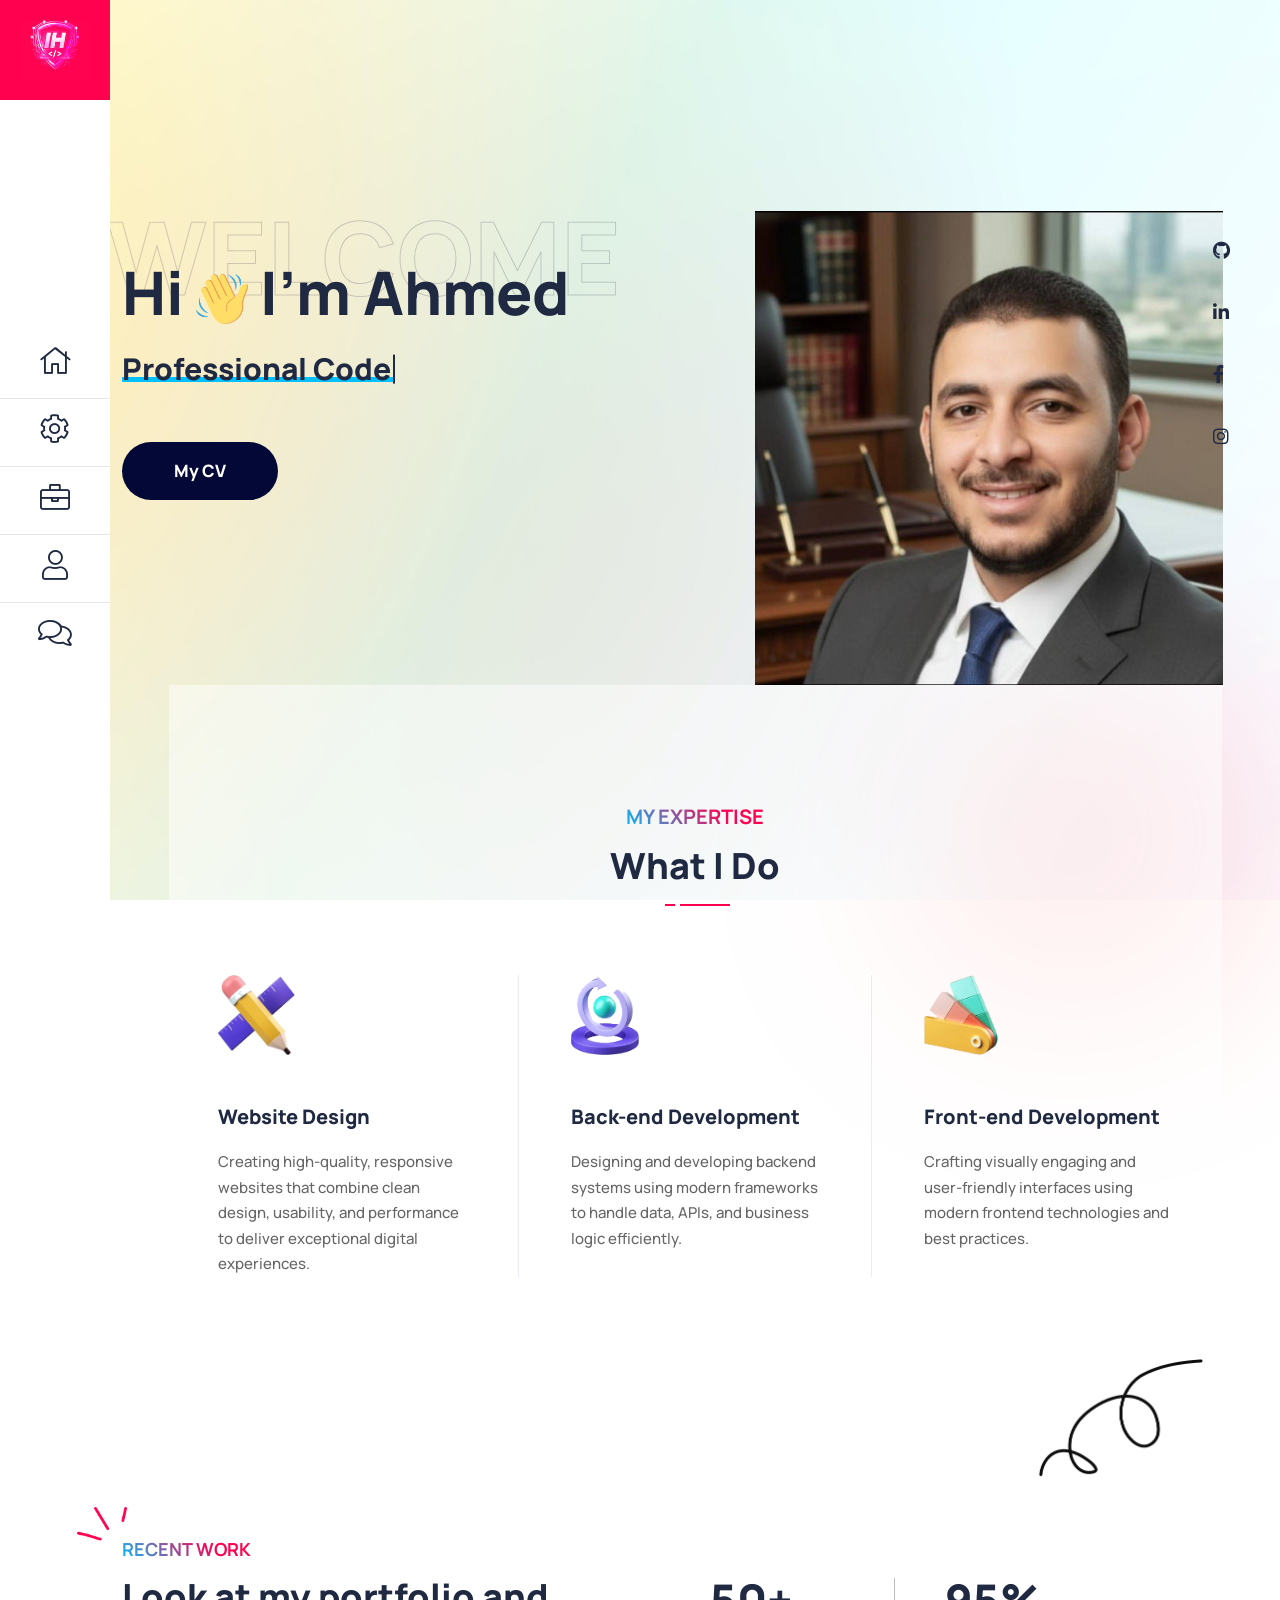
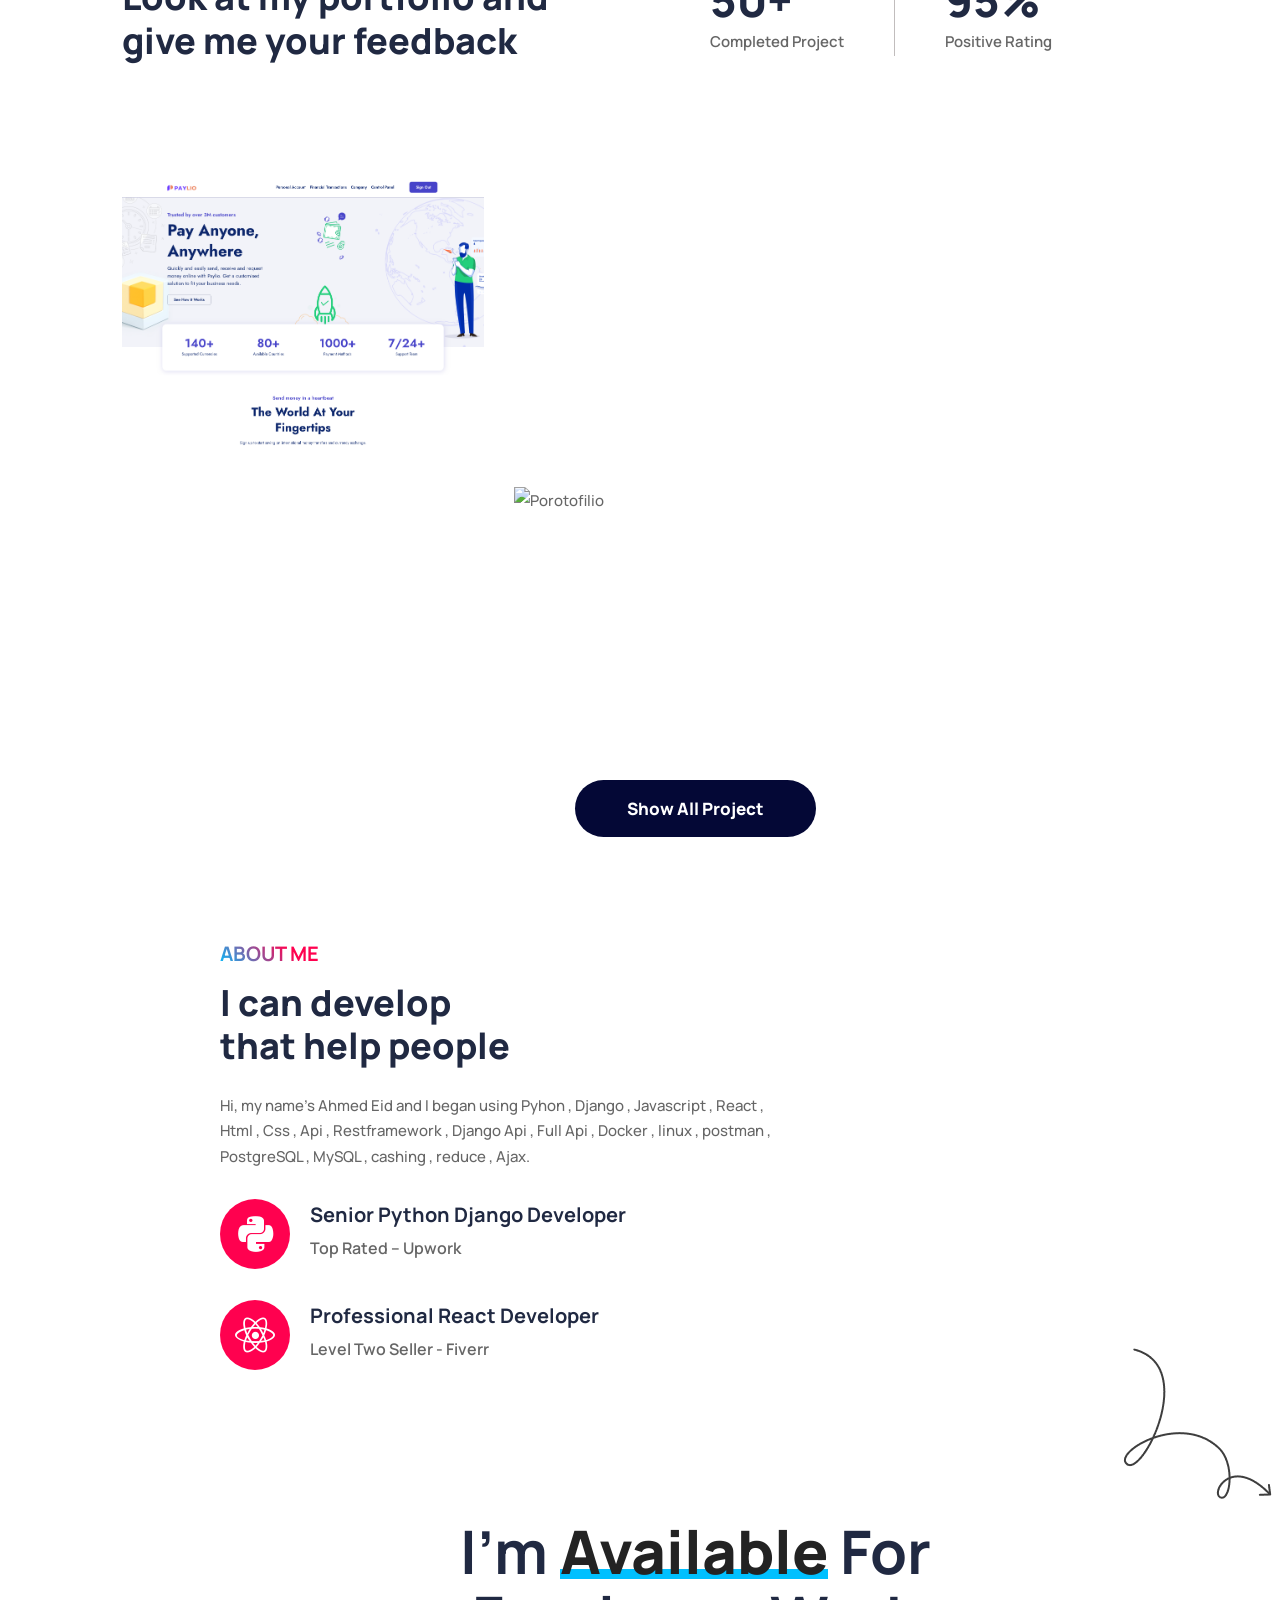
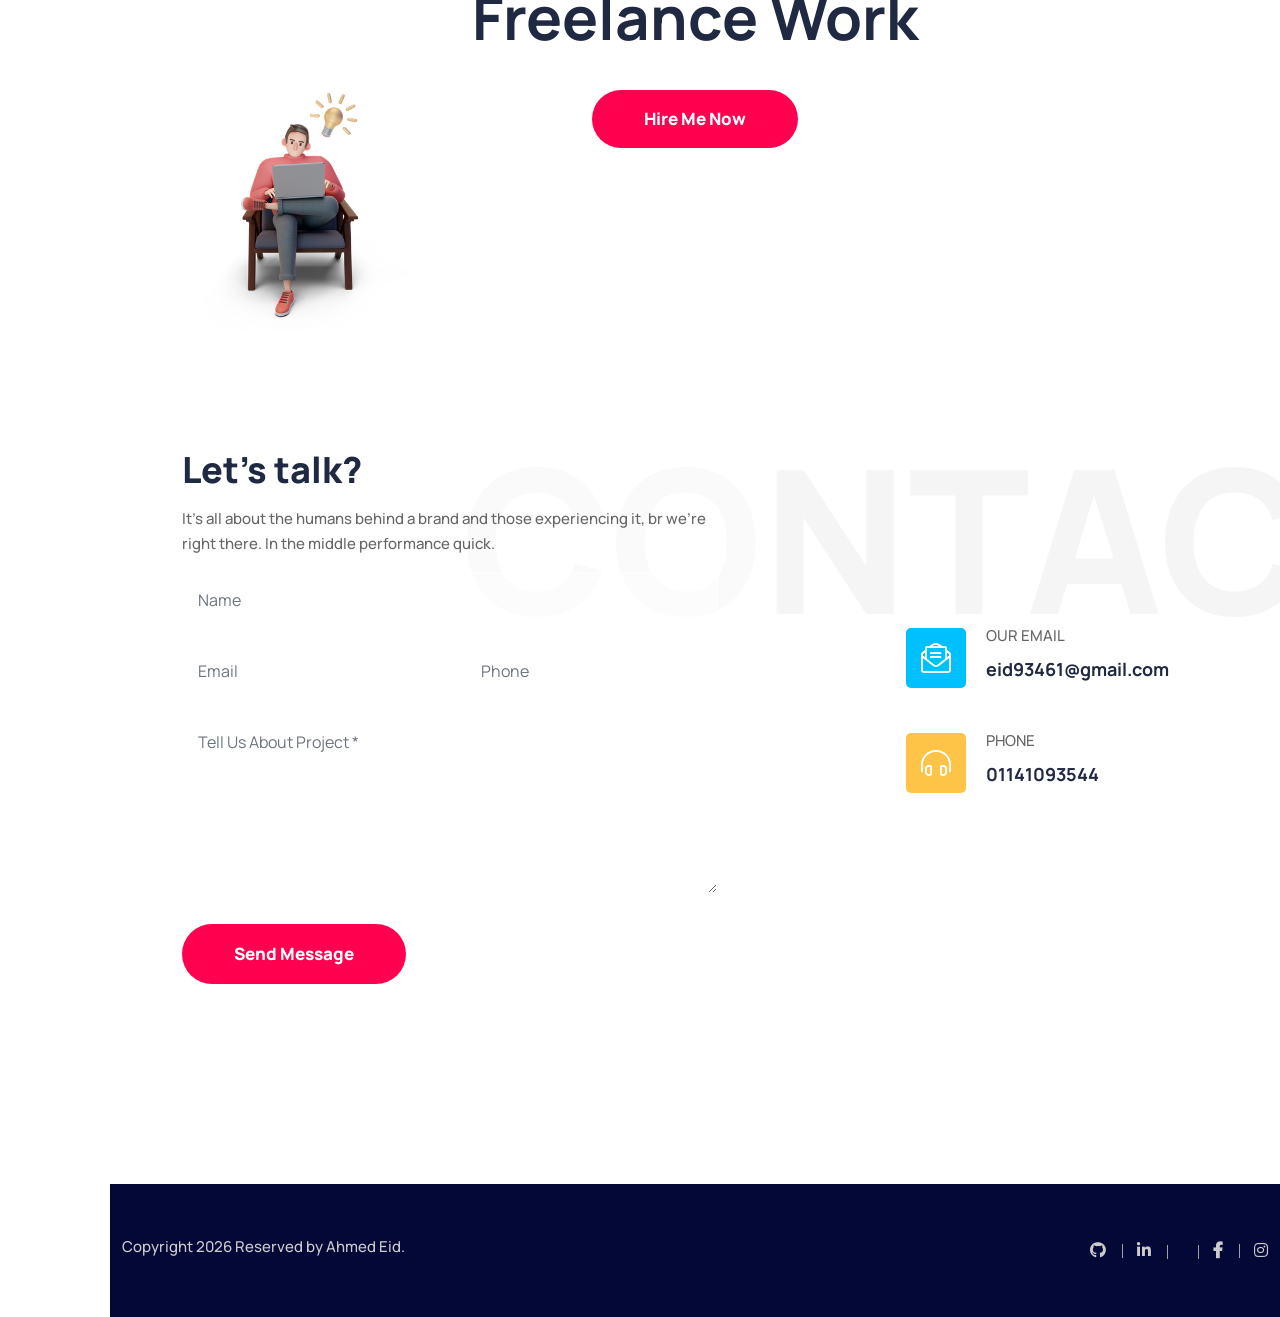
==== index.html @ a99bd877 "My portufolio" ====
<!doctype html>
<html lang="en-US">

<head>
	<meta charset="UTF-8">
	<meta name="viewport" content="width=device-width, initial-scale=1, shrink-to-fit=no">
	<meta http-equiv="X-UA-Compatible" content="IE=edge">
	<title>Ahmed</title>
	<meta name='robots' content='max-image-preview:large' />
	<link rel='dns-prefetch' href='http://fonts.googleapis.com/' />
	<link rel="icon" href="media/Icons/islam no background.png">
	<link rel='stylesheet' id='elementor-post-35-css'
		href='wp-content/uploads/elementor/css/post-353ca4.css?ver=1695050625' type='text/css' media='all' />
	<link rel='stylesheet' id='elementor-post-120-css'
		href='wp-content/uploads/elementor/css/post-1203ca4.css?ver=1695050625' type='text/css' media='all' />
	<link rel='stylesheet' id='wp-block-library-css'
		href='wp-includes/css/dist/block-library/style.mine35d.css?ver=6.3.2' type='text/css' media='all' />
		<link rel='stylesheet' id='redux-extendify-styles-css'
		href='wp-content/plugins/redux-framework/redux-core/assets/css/extendify-utilities4235.css?ver=4.4.5'
		type='text/css' media='all' />
	<link rel='stylesheet' id='contact-form-7-css'
		href='wp-content/plugins/contact-form-7/includes/css/styles41a3.css?ver=5.8' type='text/css' media='all' />
	<link rel='stylesheet' id='elementor-icons-css'
		href='wp-content/plugins/elementor/assets/lib/eicons/css/elementor-icons.min192d.css?ver=5.23.0' type='text/css'
		media='all' />
	<link rel='stylesheet' id='elementor-frontend-css'
		href='wp-content/plugins/elementor/assets/css/frontend-lite.min6e14.css?ver=3.16.3' type='text/css'
		media='all' />
	<link rel='stylesheet' id='swiper-css'
		href='wp-content/plugins/elementor/assets/lib/swiper/v8/css/swiper.min94a4.css?ver=8.4.5' type='text/css'
		media='all' />
	<link rel='stylesheet' id='elementor-post-7-css'
		href='wp-content/uploads/elementor/css/post-73ca4.css?ver=1695050625' type='text/css' media='all' />
	<link rel='stylesheet' id='elementor-post-508-css'
		href='wp-content/uploads/elementor/css/post-5083ca4.css?ver=1695050625' type='text/css' media='all' />
	<link rel='stylesheet' id='ambrox-style-css' href='wp-content/themes/ambrox/style5152.css?ver=1.0' type='text/css'
		media='all' />
	<link rel='stylesheet' id='ambrox-fonts-css'
		href='https://fonts.googleapis.com/css2?family=Manrope:wght@200;300;400;500;600;700;800&amp;display=swap'
		type='text/css' media='all' />
	<link rel='stylesheet' id='ambrox-animate-css' href='wp-content/themes/ambrox/assets/css/animate5152.css?ver=1.0'
		type='text/css' media='all' />
	<link rel='stylesheet' id='bootstrap-css' href='wp-content/themes/ambrox/assets/css/bootstrap.min5b31.css?ver=4.3.1'
		type='text/css' media='all' />
	<link rel='stylesheet' id='elegant-css' href='wp-content/themes/ambrox/assets/css/elegant-icons5152.css?ver=1.0'
		type='text/css' media='all' />
	<link rel='stylesheet' id='flaticon-css' href='wp-content/themes/ambrox/assets/css/flaticon-set5152.css?ver=1.0'
		type='text/css' media='all' />
	<link rel='stylesheet' id='fontawesome-css'
		href='wp-content/themes/ambrox/assets/css/font-awesome.minad76.css?ver=5.9.0' type='text/css' media='all' />
	<link rel='stylesheet' id='ambrox-helper-css' href='wp-content/themes/ambrox/assets/css/helper5152.css?ver=1.0'
		type='text/css' media='all' />
	<link rel='stylesheet' id='magnific-popup-css'
		href='wp-content/themes/ambrox/assets/css/magnific-popup5152.css?ver=1.0' type='text/css' media='all' />
	<link rel='stylesheet' id='swiper-bundle-css'
		href='wp-content/themes/ambrox/assets/css/swiper-bundle.min5152.css?ver=1.0' type='text/css' media='all' />
	<link rel='stylesheet' id='themify-css' href='wp-content/themes/ambrox/assets/css/themify-icons5152.css?ver=1.0'
		type='text/css' media='all' />
	<link rel='stylesheet' id='ambrox-validnavs-css'
		href='wp-content/themes/ambrox/assets/css/validnavs5152.css?ver=1.0' type='text/css' media='all' />
	<link rel='stylesheet' id='ambrox-main-style-css' href='wp-content/themes/ambrox/assets/css/style5152.css?ver=1.0'
		type='text/css' media='all' />
	<link rel='stylesheet' id='ambrox-unittest-css' href='wp-content/themes/ambrox/assets/css/unittest5152.css?ver=1.0'
		type='text/css' media='all' />
	<link rel='stylesheet' id='ambrox-color-schemes-css'
		href='wp-content/themes/ambrox/assets/css/color.schemese35d.css?ver=6.3.2' type='text/css' media='all' />
	<link rel='stylesheet' id='google-fonts-1-css'
		href='https://fonts.googleapis.com/css?family=Roboto%3A100%2C100italic%2C200%2C200italic%2C300%2C300italic%2C400%2C400italic%2C500%2C500italic%2C600%2C600italic%2C700%2C700italic%2C800%2C800italic%2C900%2C900italic%7CRoboto+Slab%3A100%2C100italic%2C200%2C200italic%2C300%2C300italic%2C400%2C400italic%2C500%2C500italic%2C600%2C600italic%2C700%2C700italic%2C800%2C800italic%2C900%2C900italic&amp;display=swap&amp;ver=6.3.2'
		type='text/css' media='all' />
	<link rel='stylesheet' id='elementor-icons-shared-0-css'
		href='wp-content/plugins/elementor/assets/lib/font-awesome/css/fontawesome.min52d5.css?ver=5.15.3'
		type='text/css' media='all' />
	<link rel='stylesheet' id='elementor-icons-fa-brands-css'
		href='wp-content/plugins/elementor/assets/lib/font-awesome/css/brands.min52d5.css?ver=5.15.3' type='text/css'
		media='all' />
	<link rel="preconnect" href="https://fonts.gstatic.com/" crossorigin>
		<link rel="https://api.w.org/" href="wp-json/index.html" />
	<link rel="alternate" type="application/json" href="wp-json/wp/v2/pages/508.json" />
	<link rel="EditURI" type="application/rsd+xml" title="RSD" href="xmlrpc0db0.php?rsd" />
	<meta name="generator" content="WordPress 6.3.2" />
	<link rel="canonical" href="index.html" />
	<link rel='shortlink' href='index.html' />
	<link rel="alternate" type="application/json+oembed"
		href="wp-json/oembed/1.0/embed5591.json?url=https%3A%2F%2Fwordpress.validthemes.net%2Fambrox%2F" />
	<link rel="alternate" type="text/xml+oembed"
		href="wp-json/oembed/1.0/embed835e?url=https%3A%2F%2Fwordpress.validthemes.net%2Fambrox%2F&amp;format=xml" />
	<meta name="generator" content="Redux 4.4.5" />
	<meta name="generator"
		content="Elementor 3.16.3; features: e_dom_optimization, e_optimized_assets_loading, e_optimized_css_loading, additional_custom_breakpoints; settings: css_print_method-external, google_font-enabled, font_display-swap">


	<style type="text/css">
		img.wp-smiley,
		img.emoji {
			display: inline !important;
			border: none !important;
			box-shadow: none !important;
			height: 1em !important;
			width: 1em !important;
			margin: 0 0.07em !important;
			vertical-align: -0.1em !important;
			background: none !important;
			padding: 0 !important;
		}
	</style>
	
	<style id='wp-block-library-theme-inline-css' type='text/css'>
		.wp-block-audio figcaption {
			color: #555;
			font-size: 13px;
			text-align: center
		}

		.is-dark-theme .wp-block-audio figcaption {
			color: hsla(0, 0%, 100%, .65)
		}

		.wp-block-audio {
			margin: 0 0 1em
		}

		.wp-block-code {
			border: 1px solid #ccc;
			border-radius: 4px;
			font-family: Menlo, Consolas, monaco, monospace;
			padding: .8em 1em
		}

		.wp-block-embed figcaption {
			color: #555;
			font-size: 13px;
			text-align: center
		}

		.is-dark-theme .wp-block-embed figcaption {
			color: hsla(0, 0%, 100%, .65)
		}

		.wp-block-embed {
			margin: 0 0 1em
		}

		.blocks-gallery-caption {
			color: #555;
			font-size: 13px;
			text-align: center
		}

		.is-dark-theme .blocks-gallery-caption {
			color: hsla(0, 0%, 100%, .65)
		}

		.wp-block-image figcaption {
			color: #555;
			font-size: 13px;
			text-align: center
		}

		.is-dark-theme .wp-block-image figcaption {
			color: hsla(0, 0%, 100%, .65)
		}

		.wp-block-image {
			margin: 0 0 1em
		}

		.wp-block-pullquote {
			border-bottom: 4px solid;
			border-top: 4px solid;
			color: currentColor;
			margin-bottom: 1.75em
		}

		.wp-block-pullquote cite,
		.wp-block-pullquote footer,
		.wp-block-pullquote__citation {
			color: currentColor;
			font-size: .8125em;
			font-style: normal;
			text-transform: uppercase
		}

		.wp-block-quote {
			border-left: .25em solid;
			margin: 0 0 1.75em;
			padding-left: 1em
		}

		.wp-block-quote cite,
		.wp-block-quote footer {
			color: currentColor;
			font-size: .8125em;
			font-style: normal;
			position: relative
		}

		.wp-block-quote.has-text-align-right {
			border-left: none;
			border-right: .25em solid;
			padding-left: 0;
			padding-right: 1em
		}

		.wp-block-quote.has-text-align-center {
			border: none;
			padding-left: 0
		}

		.wp-block-quote.is-large,
		.wp-block-quote.is-style-large,
		.wp-block-quote.is-style-plain {
			border: none
		}

		.wp-block-search .wp-block-search__label {
			font-weight: 700
		}

		.wp-block-search__button {
			border: 1px solid #ccc;
			padding: .375em .625em
		}

		:where(.wp-block-group.has-background) {
			padding: 1.25em 2.375em
		}

		.wp-block-separator.has-css-opacity {
			opacity: .4
		}

		.wp-block-separator {
			border: none;
			border-bottom: 2px solid;
			margin-left: auto;
			margin-right: auto
		}

		.wp-block-separator.has-alpha-channel-opacity {
			opacity: 1
		}

		.wp-block-separator:not(.is-style-wide):not(.is-style-dots) {
			width: 100px
		}

		.wp-block-separator.has-background:not(.is-style-dots) {
			border-bottom: none;
			height: 1px
		}

		.wp-block-separator.has-background:not(.is-style-wide):not(.is-style-dots) {
			height: 2px
		}

		.wp-block-table {
			margin: 0 0 1em
		}

		.wp-block-table td,
		.wp-block-table th {
			word-break: normal
		}

		.wp-block-table figcaption {
			color: #555;
			font-size: 13px;
			text-align: center
		}

		.is-dark-theme .wp-block-table figcaption {
			color: hsla(0, 0%, 100%, .65)
		}

		.wp-block-video figcaption {
			color: #555;
			font-size: 13px;
			text-align: center
		}

		.is-dark-theme .wp-block-video figcaption {
			color: hsla(0, 0%, 100%, .65)
		}

		.wp-block-video {
			margin: 0 0 1em
		}

		.wp-block-template-part.has-background {
			margin-bottom: 0;
			margin-top: 0;
			padding: 1.25em 2.375em
		}
	</style>
	<style id='classic-theme-styles-inline-css' type='text/css'>
		/*! This file is auto-generated */
		.wp-block-button__link {
			color: #fff;
			background-color: #32373c;
			border-radius: 9999px;
			box-shadow: none;
			text-decoration: none;
			padding: calc(.667em + 2px) calc(1.333em + 2px);
			font-size: 1.125em
		}

		.wp-block-file__button {
			background: #32373c;
			color: #fff;
			text-decoration: none
		}
	</style>
	<style id='global-styles-inline-css' type='text/css'>
		body {
			--wp--preset--color--black: #000000;
			--wp--preset--color--cyan-bluish-gray: #abb8c3;
			--wp--preset--color--white: #ffffff;
			--wp--preset--color--pale-pink: #f78da7;
			--wp--preset--color--vivid-red: #cf2e2e;
			--wp--preset--color--luminous-vivid-orange: #ff6900;
			--wp--preset--color--luminous-vivid-amber: #fcb900;
			--wp--preset--color--light-green-cyan: #7bdcb5;
			--wp--preset--color--vivid-green-cyan: #00d084;
			--wp--preset--color--pale-cyan-blue: #8ed1fc;
			--wp--preset--color--vivid-cyan-blue: #0693e3;
			--wp--preset--color--vivid-purple: #9b51e0;
			--wp--preset--gradient--vivid-cyan-blue-to-vivid-purple: linear-gradient(135deg, rgba(6, 147, 227, 1) 0%, rgb(155, 81, 224) 100%);
			--wp--preset--gradient--light-green-cyan-to-vivid-green-cyan: linear-gradient(135deg, rgb(122, 220, 180) 0%, rgb(0, 208, 130) 100%);
			--wp--preset--gradient--luminous-vivid-amber-to-luminous-vivid-orange: linear-gradient(135deg, rgba(252, 185, 0, 1) 0%, rgba(255, 105, 0, 1) 100%);
			--wp--preset--gradient--luminous-vivid-orange-to-vivid-red: linear-gradient(135deg, rgba(255, 105, 0, 1) 0%, rgb(207, 46, 46) 100%);
			--wp--preset--gradient--very-light-gray-to-cyan-bluish-gray: linear-gradient(135deg, rgb(238, 238, 238) 0%, rgb(169, 184, 195) 100%);
			--wp--preset--gradient--cool-to-warm-spectrum: linear-gradient(135deg, rgb(74, 234, 220) 0%, rgb(151, 120, 209) 20%, rgb(207, 42, 186) 40%, rgb(238, 44, 130) 60%, rgb(251, 105, 98) 80%, rgb(254, 248, 76) 100%);
			--wp--preset--gradient--blush-light-purple: linear-gradient(135deg, rgb(255, 206, 236) 0%, rgb(152, 150, 240) 100%);
			--wp--preset--gradient--blush-bordeaux: linear-gradient(135deg, rgb(254, 205, 165) 0%, rgb(254, 45, 45) 50%, rgb(107, 0, 62) 100%);
			--wp--preset--gradient--luminous-dusk: linear-gradient(135deg, rgb(255, 203, 112) 0%, rgb(199, 81, 192) 50%, rgb(65, 88, 208) 100%);
			--wp--preset--gradient--pale-ocean: linear-gradient(135deg, rgb(255, 245, 203) 0%, rgb(182, 227, 212) 50%, rgb(51, 167, 181) 100%);
			--wp--preset--gradient--electric-grass: linear-gradient(135deg, rgb(202, 248, 128) 0%, rgb(113, 206, 126) 100%);
			--wp--preset--gradient--midnight: linear-gradient(135deg, rgb(2, 3, 129) 0%, rgb(40, 116, 252) 100%);
			--wp--preset--font-size--small: 13px;
			--wp--preset--font-size--medium: 20px;
			--wp--preset--font-size--large: 36px;
			--wp--preset--font-size--x-large: 42px;
			--wp--preset--spacing--20: 0.44rem;
			--wp--preset--spacing--30: 0.67rem;
			--wp--preset--spacing--40: 1rem;
			--wp--preset--spacing--50: 1.5rem;
			--wp--preset--spacing--60: 2.25rem;
			--wp--preset--spacing--70: 3.38rem;
			--wp--preset--spacing--80: 5.06rem;
			--wp--preset--shadow--natural: 6px 6px 9px rgba(0, 0, 0, 0.2);
			--wp--preset--shadow--deep: 12px 12px 50px rgba(0, 0, 0, 0.4);
			--wp--preset--shadow--sharp: 6px 6px 0px rgba(0, 0, 0, 0.2);
			--wp--preset--shadow--outlined: 6px 6px 0px -3px rgba(255, 255, 255, 1), 6px 6px rgba(0, 0, 0, 1);
			--wp--preset--shadow--crisp: 6px 6px 0px rgba(0, 0, 0, 1);
		}

		:where(.is-layout-flex) {
			gap: 0.5em;
		}

		:where(.is-layout-grid) {
			gap: 0.5em;
		}

		body .is-layout-flow>.alignleft {
			float: left;
			margin-inline-start: 0;
			margin-inline-end: 2em;
		}

		body .is-layout-flow>.alignright {
			float: right;
			margin-inline-start: 2em;
			margin-inline-end: 0;
		}

		body .is-layout-flow>.aligncenter {
			margin-left: auto !important;
			margin-right: auto !important;
		}

		body .is-layout-constrained>.alignleft {
			float: left;
			margin-inline-start: 0;
			margin-inline-end: 2em;
		}

		body .is-layout-constrained>.alignright {
			float: right;
			margin-inline-start: 2em;
			margin-inline-end: 0;
		}

		body .is-layout-constrained>.aligncenter {
			margin-left: auto !important;
			margin-right: auto !important;
		}

		body .is-layout-constrained> :where(:not(.alignleft):not(.alignright):not(.alignfull)) {
			max-width: var(--wp--style--global--content-size);
			margin-left: auto !important;
			margin-right: auto !important;
		}

		body .is-layout-constrained>.alignwide {
			max-width: var(--wp--style--global--wide-size);
		}

		body .is-layout-flex {
			display: flex;
		}

		body .is-layout-flex {
			flex-wrap: wrap;
			align-items: center;
		}

		body .is-layout-flex>* {
			margin: 0;
		}

		body .is-layout-grid {
			display: grid;
		}

		body .is-layout-grid>* {
			margin: 0;
		}

		:where(.wp-block-columns.is-layout-flex) {
			gap: 2em;
		}

		:where(.wp-block-columns.is-layout-grid) {
			gap: 2em;
		}

		:where(.wp-block-post-template.is-layout-flex) {
			gap: 1.25em;
		}

		:where(.wp-block-post-template.is-layout-grid) {
			gap: 1.25em;
		}

		.has-black-color {
			color: var(--wp--preset--color--black) !important;
		}

		.has-cyan-bluish-gray-color {
			color: var(--wp--preset--color--cyan-bluish-gray) !important;
		}

		.has-white-color {
			color: var(--wp--preset--color--white) !important;
		}

		.has-pale-pink-color {
			color: var(--wp--preset--color--pale-pink) !important;
		}

		.has-vivid-red-color {
			color: var(--wp--preset--color--vivid-red) !important;
		}

		.has-luminous-vivid-orange-color {
			color: var(--wp--preset--color--luminous-vivid-orange) !important;
		}

		.has-luminous-vivid-amber-color {
			color: var(--wp--preset--color--luminous-vivid-amber) !important;
		}

		.has-light-green-cyan-color {
			color: var(--wp--preset--color--light-green-cyan) !important;
		}

		.has-vivid-green-cyan-color {
			color: var(--wp--preset--color--vivid-green-cyan) !important;
		}

		.has-pale-cyan-blue-color {
			color: var(--wp--preset--color--pale-cyan-blue) !important;
		}

		.has-vivid-cyan-blue-color {
			color: var(--wp--preset--color--vivid-cyan-blue) !important;
		}

		.has-vivid-purple-color {
			color: var(--wp--preset--color--vivid-purple) !important;
		}

		.has-black-background-color {
			background-color: var(--wp--preset--color--black) !important;
		}

		.has-cyan-bluish-gray-background-color {
			background-color: var(--wp--preset--color--cyan-bluish-gray) !important;
		}

		.has-white-background-color {
			background-color: var(--wp--preset--color--white) !important;
		}

		.has-pale-pink-background-color {
			background-color: var(--wp--preset--color--pale-pink) !important;
		}

		.has-vivid-red-background-color {
			background-color: var(--wp--preset--color--vivid-red) !important;
		}

		.has-luminous-vivid-orange-background-color {
			background-color: var(--wp--preset--color--luminous-vivid-orange) !important;
		}

		.has-luminous-vivid-amber-background-color {
			background-color: var(--wp--preset--color--luminous-vivid-amber) !important;
		}

		.has-light-green-cyan-background-color {
			background-color: var(--wp--preset--color--light-green-cyan) !important;
		}

		.has-vivid-green-cyan-background-color {
			background-color: var(--wp--preset--color--vivid-green-cyan) !important;
		}

		.has-pale-cyan-blue-background-color {
			background-color: var(--wp--preset--color--pale-cyan-blue) !important;
		}

		.has-vivid-cyan-blue-background-color {
			background-color: var(--wp--preset--color--vivid-cyan-blue) !important;
		}

		.has-vivid-purple-background-color {
			background-color: var(--wp--preset--color--vivid-purple) !important;
		}

		.has-black-border-color {
			border-color: var(--wp--preset--color--black) !important;
		}

		.has-cyan-bluish-gray-border-color {
			border-color: var(--wp--preset--color--cyan-bluish-gray) !important;
		}

		.has-white-border-color {
			border-color: var(--wp--preset--color--white) !important;
		}

		.has-pale-pink-border-color {
			border-color: var(--wp--preset--color--pale-pink) !important;
		}

		.has-vivid-red-border-color {
			border-color: var(--wp--preset--color--vivid-red) !important;
		}

		.has-luminous-vivid-orange-border-color {
			border-color: var(--wp--preset--color--luminous-vivid-orange) !important;
		}

		.has-luminous-vivid-amber-border-color {
			border-color: var(--wp--preset--color--luminous-vivid-amber) !important;
		}

		.has-light-green-cyan-border-color {
			border-color: var(--wp--preset--color--light-green-cyan) !important;
		}

		.has-vivid-green-cyan-border-color {
			border-color: var(--wp--preset--color--vivid-green-cyan) !important;
		}

		.has-pale-cyan-blue-border-color {
			border-color: var(--wp--preset--color--pale-cyan-blue) !important;
		}

		.has-vivid-cyan-blue-border-color {
			border-color: var(--wp--preset--color--vivid-cyan-blue) !important;
		}

		.has-vivid-purple-border-color {
			border-color: var(--wp--preset--color--vivid-purple) !important;
		}

		.has-vivid-cyan-blue-to-vivid-purple-gradient-background {
			background: var(--wp--preset--gradient--vivid-cyan-blue-to-vivid-purple) !important;
		}

		.has-light-green-cyan-to-vivid-green-cyan-gradient-background {
			background: var(--wp--preset--gradient--light-green-cyan-to-vivid-green-cyan) !important;
		}

		.has-luminous-vivid-amber-to-luminous-vivid-orange-gradient-background {
			background: var(--wp--preset--gradient--luminous-vivid-amber-to-luminous-vivid-orange) !important;
		}

		.has-luminous-vivid-orange-to-vivid-red-gradient-background {
			background: var(--wp--preset--gradient--luminous-vivid-orange-to-vivid-red) !important;
		}

		.has-very-light-gray-to-cyan-bluish-gray-gradient-background {
			background: var(--wp--preset--gradient--very-light-gray-to-cyan-bluish-gray) !important;
		}

		.has-cool-to-warm-spectrum-gradient-background {
			background: var(--wp--preset--gradient--cool-to-warm-spectrum) !important;
		}

		.has-blush-light-purple-gradient-background {
			background: var(--wp--preset--gradient--blush-light-purple) !important;
		}

		.has-blush-bordeaux-gradient-background {
			background: var(--wp--preset--gradient--blush-bordeaux) !important;
		}

		.has-luminous-dusk-gradient-background {
			background: var(--wp--preset--gradient--luminous-dusk) !important;
		}

		.has-pale-ocean-gradient-background {
			background: var(--wp--preset--gradient--pale-ocean) !important;
		}

		.has-electric-grass-gradient-background {
			background: var(--wp--preset--gradient--electric-grass) !important;
		}

		.has-midnight-gradient-background {
			background: var(--wp--preset--gradient--midnight) !important;
		}

		.has-small-font-size {
			font-size: var(--wp--preset--font-size--small) !important;
		}

		.has-medium-font-size {
			font-size: var(--wp--preset--font-size--medium) !important;
		}

		.has-large-font-size {
			font-size: var(--wp--preset--font-size--large) !important;
		}

		.has-x-large-font-size {
			font-size: var(--wp--preset--font-size--x-large) !important;
		}

		.wp-block-navigation a:where(:not(.wp-element-button)) {
			color: inherit;
		}

		:where(.wp-block-post-template.is-layout-flex) {
			gap: 1.25em;
		}

		:where(.wp-block-post-template.is-layout-grid) {
			gap: 1.25em;
		}

		:where(.wp-block-columns.is-layout-flex) {
			gap: 2em;
		}

		:where(.wp-block-columns.is-layout-grid) {
			gap: 2em;
		}

		.wp-block-pullquote {
			font-size: 1.5em;
			line-height: 1.6;
		}
	</style>

	<style id='ambrox-color-schemes-inline-css' type='text/css'>
		.custom-page-bg {
			background: url('wp-content/uploads/2023/01/banner-1.jpg') !important;
			background-attachment: fixed !important;
			background-position: center center !important;
			background-size: cover !important;
		}
	</style>



	<style id="ambrox_opt-dynamic-css" title="dynamic-css" class="redux-options-output">
		.breadcrumb-area {
			background-repeat: no-repeat;
			background-position: center center;
			background-image: url('wp-content/uploads/2023/02/breadcrumb-1.jpg');
			background-size: cover;
		}



		.preloader-logo {
			width: 120px;
			height: auto;
			border-radius: 50%;
			box-shadow: 0 5px 15px rgba(0,0,0,0.3);
			margin: 20px auto;
			display: block;
			animation: pulse 1.5s infinite;
		}

		@keyframes pulse {
			0% { transform: scale(1); }
			50% { transform: scale(1.1); }
			100% { transform: scale(1); }
		}

		.txt-loading {
			text-align: center;
			font-size: 20px;
			color: #333;
			margin-top: 10px;
			font-weight: bold;
		}

		#preloader { position: fixed; top:0; left:0; width:100%; height:100%; background:#fff; z-index:9999; display:flex; justify-content:center; align-items:center; }
		.spinner { width:50px; height:50px; border:5px solid #ccc; border-top-color:#000; border-radius:50%; animation:spin 1s linear infinite; }
		@keyframes spin { 0% { transform: rotate(0deg);} 100% { transform: rotate(360deg);} }
	</style>

</head>

<body
	class="home page-template page-template-template-builder page-template-template-builder-php page page-id-508 wp-embed-responsive right-sidebar custom-page-bg bg-fixed elementor-default elementor-kit-7 elementor-page elementor-page-508">

	<div id="preloader">
		<div id="ambrox-preloader" class="ambrox-preloader">
			<div class="animation-preloader">
			<div class="spinner"></div>

			<img src="media/img/ihlogo.png" alt="Ahmed" class="preloader-logo">

			<div class="txt-loading">
				<span class="letters-loading"></span>
				Ahmed Eid
			</div>
			</div>

			<!-- loader animation background -->
			<div class="loader">
			<div class="row">
				<div class="col-3 loader-section section-left"><div class="bg"></div></div>
				<div class="col-3 loader-section section-left"><div class="bg"></div></div>
				<div class="col-3 loader-section section-right"><div class="bg"></div></div>
				<div class="col-3 loader-section section-right"><div class="bg"></div></div>
			</div>
			</div>
		</div>
	</div>

	<div data-elementor-type="wp-post" data-elementor-id="10" class="elementor elementor-10">
		<section
			class="elementor-section elementor-top-section elementor-element elementor-element-0af51c4 elementor-section-full_width elementor-section-height-default elementor-section-height-default"
			data-id="0af51c4" data-element_type="section">
			<div class="elementor-container elementor-column-gap-no">
				<div class="elementor-column elementor-col-100 elementor-top-column elementor-element elementor-element-eecc7ec"
					data-id="eecc7ec" data-element_type="column">
					<div class="elementor-widget-wrap elementor-element-populated">
						<div class="elementor-element elementor-element-ad6334a elementor-widget elementor-widget-ambroxheader"
							data-id="ad6334a" data-element_type="widget" data-widget_type="ambroxheader.default">
							<div class="elementor-widget-container">
								<div id="home">
									<!-- Start Navigation -->
									<nav
										class="navbar mobile-sidenav onepage-menu mobile-nav-only attr-border navbar-default validnavs dark no-background">
										<div class="container d-flex justify-content-between align-items-center">
											<!-- Start Header Navigation -->
											<div class="navbar-header"><button type="button" class="navbar-toggle"
													data-toggle="collapse" data-target="#navbar-menu"><i
														class="fa fa-bars"></i></button><a class="navbar-brand"
													href="index.html"><img src="wp-content/uploads/2023/02/logo.svg"
														alt="Ahmed" class="logo" /></a></div>
											<!-- End Header Navigation -->
											<!-- Collect the nav links, forms, and other content for toggling -->
											<div class="collapse navbar-collapse" id="navbar-menu"><img
													src="wp-content/uploads/2023/02/logo.svg" alt="Logo"><button
													type="button" class="navbar-toggle" data-toggle="collapse"
													data-target="#navbar-menu"><i class="fa fa-times"></i></button>
												<ul class="nav navbar-nav navbar-right" data-in="fadeInDown"
													data-out="fadeOutUp">
													<li> <a class="smooth-menu" href="#">Home</a></li>
													<li> <a class="smooth-menu" href="#services">Services</a></li>
													<li> <a class="smooth-menu" href="#portfolio">Portfolio</a></li>
													<li> <a class="smooth-menu" href="#about">About</a></li>
													<li> <a class="smooth-menu" href="#resume">Resume</a></li>
													<li> <a class="smooth-menu" href="#contact">Contact</a></li>
												</ul>
											</div><!-- /.navbar-collapse -->
											<!-- Main Nav -->
										</div> <!-- Overlay screen for menu -->
										<div class="overlay-screen"></div><!-- End Overlay screen for menu -->
									</nav><!-- End Navigation -->
								</div>
								<header class="header-fixed">
									<div class="f-flex">
										<div class="logo"><a href="index.html"><img
													src="media/Icons/Islam.jpg" style="width: 500px; height: auto; mix-blend-mode: screen;" alt="Ahmed" /></a>
										</div>
										<div class="menu">
											<ul class="nav">
												<li><a class="smooth-menu" href="#"><i class="fas fa-home"></i>
														<div class="menu-name">Home</div>
													</a></li>
												<li><a class="smooth-menu" href="#services"><i class="fas fa-cog"></i>
														<div class="menu-name">Services</div>
													</a></li>
												<li><a class="smooth-menu" href="#portfolio"><i
															class="fas fa-briefcase"></i>
														<div class="menu-name">Portfolio</div>
													</a></li>
												<li><a class="smooth-menu" href="#about"><i class="fas fa-user"></i>
														<div class="menu-name">About</div>
													</a></li>
												<li><a class="smooth-menu" href="#contact"><i
															class="fas fa-comments"></i>
														<div class="menu-name">Contact</div>
													</a></li>
											</ul>
										</div>
										<div></div>
										
									</div>
								</header>
							</div>
						</div>
					</div>
				</div>
			</div>
		</section>
	</div>
	<div class="ambrox-fluid">
		<div class="builder-page-wrapper">
			<div data-elementor-type="wp-page" data-elementor-id="508" class="elementor elementor-508">
				<section
					class="elementor-section elementor-top-section elementor-element elementor-element-362e176 elementor-section-full_width elementor-section-height-default elementor-section-height-default"
					data-id="362e176" data-element_type="section">
					<div class="elementor-container elementor-column-gap-no">
						<div class="elementor-column elementor-col-100 elementor-top-column elementor-element elementor-element-cb32472"
							data-id="cb32472" data-element_type="column">
							<div class="elementor-widget-wrap elementor-element-populated">
								<div class="elementor-element elementor-element-0f8899f elementor-widget elementor-widget-ambroxportfoliobanner"
									data-id="0f8899f" data-element_type="widget"
									data-widget_type="ambroxportfoliobanner.default">
									<div class="elementor-widget-container">
										<div class="auto-height bg-fixed banner-style-one">
											<div class="container">
												<div class="double-items">
													<div class="row align-center">
														<div class="col-lg-6 info">
															<h1 class="text-invisible">WELCOME</h1>
															<h2>Hi <img decoding="async"
																	src="wp-content/plugins/ambrox-core/assets/img/4.png"
																	alt="Icon"> I'm <span>Ahmed</span></h2>
															<h3 class="title"><span class="header-caption"
																	id="page-top">
																	<!-- type headline start--><span
																		class="cd-headline clip is-full-width">
																		<!-- ROTATING TEXT --><span
																			class="cd-words-wrapper"><b
																				class="is-visible">Web Developer</b><b
																				class="is-hidden">Professional
																				Coder</b><b class="is-hidden">Front end
																				Developer/Back end
																				Developer</b></span></span>
																	<!-- type headline end --></span></h3>
															<div class="button mt-55"><a href="media/CV/Ahmed_Eid_CV.pdf"
																	class="btn btn-md circle btn-dark" download>My CV</a>
															</div>
														</div>
														<div class="col-lg-6 thumb" data-wow-delay="900ms"><img
																decoding="async" class=" wow fadeInDown"
																src="media/img/Ahmed.jpeg" alt="Thumb" style="width: 1000px; height: auto;">
															<!-- <div class="shape-center"><img decoding="async"
																	src="wp-content/plugins/ambrox-core/assets/img/7.png"
																	alt="Thumb" style="width: 40px; height: 60px;"></div> -->
														</div>
													</div>
													<div class="personal-social">
														<ul>
															<li>
											<a target="_blank" rel="nofollow" href="https://github.com/ahmed1eid">
												<i class="fab fa-github"></i>
											</a>
										</li>

										<li>
											<a target="_blank" rel="nofollow" href="https://www.linkedin.com/in/ahmed-eid-25997a370?utm_source=share&utm_campaign=share_via&utm_content=profile&utm_medium=android_app">
												<i class="fab fa-linkedin-in"></i>
											</a>
										</li>

										<li>
											<a target="_blank" rel="nofollow" href="mailto:eid93461@gmail.com">

															<li>
																<a target="_blank" rel="nofollow" href="https://www.facebook.com/people/Islam-Hamdy/pfbid0BuNFVTZmZa17sfjqZt722qZZy7awCoyU5MGXo94p5VpXHDLJLLjouQbvQUzQwEsol/?rdid=vqcnu6JnW2I6WzDf&share_url=https%3A%2F%2Fwww.facebook.com%2Fshare%2F1NC41NbExL%2F">
																	<i class="fab fa-facebook-f"></i>
																</a>
															</li>

															<li>
																<a target="_blank" rel="nofollow" href="https://www.instagram.com/islam_hamdy412/?igsh=MWM2dnN6YnppNGsxeA%3D%3D">
																	<i class="fab fa-instagram"></i>
																</a>
															</li>
														</ul>
													</div>
												</div>
											</div>
										</div>
									</div>
								</div>
							</div>
						</div>
					</div>
				</section>
				<section
					class="elementor-section elementor-top-section elementor-element elementor-element-7c4c10f elementor-section-full_width elementor-section-height-default elementor-section-height-default"
					data-id="7c4c10f" data-element_type="section">
					<div class="elementor-container elementor-column-gap-no">
						<div class="elementor-column elementor-col-100 elementor-top-column elementor-element elementor-element-af74331"
							data-id="af74331" data-element_type="column">
							<div class="elementor-widget-wrap elementor-element-populated">
								<div class="elementor-element elementor-element-1943959 elementor-widget elementor-widget-ambroxportfolioservice"
									data-id="1943959" data-element_type="widget" id="services"
									data-widget_type="ambroxportfolioservice.default">
									<div class="elementor-widget-container">
										<!------------------------------- Features Area start ------------------------------->
										<div
											class="services-style-one-area box-layout default-padding bottom-less bg-light">
											<div class="blur-bg"></div>
											<div class="container">
												<div class="row">
													<div class="col-lg-8 offset-lg-2">
														<div class="site-heading text-center">
															<h4 class="sub-title">My Expertise</h4>
															<h2 class="title">What I Do</h2>
															<div class="devider"></div>
														</div>
													</div>
												</div>
											</div>
											<div class="container">
												<div class="row">
													<!-- Single Item -->
													<div class="service-style-one col-lg-4 col-md-6">
														<div class="service-style-one-item">
															<div class="icon"><img decoding="async"
																	src="wp-content/uploads/2023/01/1-1.png"
																	alt="Ahmed" /></div>
															<h4><a href="#" data-bs-toggle="modal"
																	>Website Design</a></h4>
																	<p>Creating high-quality, responsive websites that combine clean design, usability, and performance to deliver exceptional digital experiences. </p>
														</div>
													</div><!-- End Single Item -->
													<!-- Single Item -->
													<div class="service-style-one col-lg-4 col-md-6">
														<div class="service-style-one-item">
															<div class="icon"><img decoding="async"
																	src="wp-content/uploads/2023/01/2.png"
																	alt="Ahmed" /></div>
															<h4><a href="#" data-bs-toggle="modal"
																	>Back-end Development</a></h4>
															<p>Designing and developing backend systems using modern frameworks to handle data, APIs, and business logic efficiently. </p>
														</div>
													</div><!-- End Single Item -->
													<!-- Single Item -->
													<div class="service-style-one col-lg-4 col-md-6">
														<div class="service-style-one-item">
															<div class="icon"><img decoding="async"
																	src="wp-content/uploads/2023/01/4.png"
																	alt="Ahmed" /></div>
															<h4><a href="#" data-bs-toggle="modal"
																	>Front-end Development</a></h4>
																<p>Crafting visually engaging and user-friendly interfaces using modern frontend technologies and best practices. </p>
														</div>
													</div><!-- End Single Item -->
												</div>
											</div>
										</div>
										<!--------------------------------- Features Area end --------------------------------->
									</div>
								</div>
								<div class="elementor-element elementor-element-8344dca elementor-widget elementor-widget-ambroxportfolioproject"
									data-id="8344dca" data-element_type="widget" id="portfolio"
									data-widget_type="ambroxportfolioproject.default">
									<div class="elementor-widget-container">
										<!------------------------------- Features Area start ------------------------------->
										<div class="portfolio-style-six-area default-padding-top">
											<div class="shape-animated-right"><img decoding="async"
													src="wp-content/uploads/2023/01/1.webp" alt="Ahmed" /></div>
											<div class="container">
												<div class="heading-left">
													<div class="row align-center">
														<div class="col-lg-5">
															<div class="left-info">
																<h5 class="sub-title">Recent Work</h5>
																<h2 class="title">Look at my portfolio and <br> give me
																	your feedback</h2>
																<div class="heading-shape"><img decoding="async"
																		src="wp-content/plugins/ambrox-core/assets/img/10.png"
																		alt="Shape"></div>
															</div>
														</div>
														<div class="col-lg-6 offset-lg-1">
															<div class="right-info">
																<div class="fun-factor-default">
																	<div class="fun-fact">
																		<div class="counter">
																			<div class="timer" data-to="50"
																				data-speed="2000">50</div>
																			<div class="operator">+</div>
																		</div><span class="medium">Completed
																			Project</span>
																	</div>
																	<div class="fun-fact">
																		<div class="counter">
																			<div class="timer" data-to="95"
																				data-speed="2000">95</div>
																			<div class="operator">%</div>
																		</div><span class="medium">Positive
																			Rating</span>
																	</div>
																</div>
															</div>
														</div>
													</div>
												</div>
											</div>
											<div class="container">
												<div class="row">
													<div class="col-md-12 gallery-content">
														<div class="magnific-mix-gallery masonary">
															<div id="portfolio-grid"
																class="gallery-items colums-3 mb--15">
																<!-- Single Item -->
																<div class="pf-item">
																	<div class="overlay-content"><img decoding="async"
																			src="media/project/payment.png" style="width: 371.983px; height: 278.983px;"
																			alt="Payment system" />
																		<div class="content">
																			<div class="title">Payment System
																				
																			</div><a href="#" data-bs-toggle="modal"
																				data-bs-target="#id11"><i
																					class="fas fa-arrow-right"></i></a>
																		</div>
																	</div>
																</div><!-- End Single Item -->
																<!-- Single Item -->
																<div class="pf-item">
																	<div class="overlay-content"><img decoding="async"
																			src="media/project/amazon.png" style="width: 371.983px; height: 278.983px;"
																			alt="Amazon" />
																		<div class="content">
																			<div class="title">Amazon Clone
																				
																			</div><a href="#" data-bs-toggle="modal"
																				data-bs-target="#id12"><i
																					class="fas fa-arrow-right"></i></a>
																		</div>
																	</div>
																</div><!-- End Single Item -->
																<!-- Single Item -->
																<div class="pf-item">
																	<div class="overlay-content"><img decoding="async"
																			src="media/project/face.png" style="width: 371.983px; height: 278.983px;"
																			alt="Facebook" />
																		<div class="content">
																			<div class="title">Facebook Clone
																				
																			</div><a href="#" data-bs-toggle="modal"
																				data-bs-target="#id13"><i
																					class="fas fa-arrow-right"></i></a>
																		</div>
																	</div>
																</div><!-- End Single Item -->
																<!-- Single Item -->
																<div class="pf-item">
																	<div class="overlay-content"><img decoding="async"
																			src="media/project/المستقبل للعقارات.png" style="width: 371.983px; height: 278.983px;"
																			alt="ركن للعقارات" />
																		<div class="content">
																			<div class="title">ركن للعقارات
																				
																			</div><a href="#" data-bs-toggle="modal"
																				data-bs-target="#id14"><i
																					class="fas fa-arrow-right"></i></a>
																		</div>
																	</div>
																</div><!-- End Single Item -->
																<!-- Single Item -->
																<div class="pf-item">
																	<div class="overlay-content"><img decoding="async"
																			src="media/project/Dental-clinic1.png" style="width: 371.983px; height: 278.983px;"
																			alt="Porotofilio" />
																		<div class="content">
																			<div class="title">Dental clinic
																				
																			</div><a href="#" data-bs-toggle="modal"
																				data-bs-target="#id15"><i
																					class="fas fa-arrow-right"></i></a>
																		</div>
																	</div>
																</div><!-- End Single Item -->
																<!-- Single Item -->
																<div class="pf-item">
																	<div class="overlay-content"><img decoding="async"
																			src="media/project/Screenshot 2026-01-05 at 01-02-11 دليل السفر - برنامج الإرشاد السياحي.png" style="width: 371.983px; height: 278.983px;"
																			alt="Safary" />
																		<div class="content">
																			<div class="title">دليل السياحة 
																				
																			</div><a href="#" data-bs-toggle="modal"
																				data-bs-target="#id16"><i
																					class="fas fa-arrow-right"></i></a>
																		</div>
																	</div>
																</div><!-- End Single Item -->
																<div class="button mt-55" style="text-align: center;">
																	<a href="https://github.com/Islam412?tab=repositories" class="btn btn-md circle btn-dark" target="_blank">Show All Project</a>
																</div>
															</div>
														</div>
													</div>
												</div>
											</div>
											<div class="modal fade" id="id11" tabindex="-1" aria-hidden="true">
												<div
													class="modal-dialog modal-dialog-centered modal-dialog-scrollable modal-xl">
													<div class="modal-content">
														<div class="modal-body">
															<div class="modal-header"><button type="button"
																	class="btn-close" data-bs-dismiss="modal"
																	aria-label="Close"></button></div>
															<div class="project-details-items">
																<div data-elementor-type="wp-post"
																	data-elementor-id="120"
																	class="elementor elementor-120">
																	<section
																		class="elementor-section elementor-top-section elementor-element elementor-element-c609098 elementor-section-full_width elementor-section-height-default elementor-section-height-default"
																		data-id="c609098" data-element_type="section">
																		<div
																			class="elementor-container elementor-column-gap-no">
																			<div class="elementor-column elementor-col-100 elementor-top-column elementor-element elementor-element-72f5c8e"
																				data-id="72f5c8e"
																				data-element_type="column">
																				<div
																					class="elementor-widget-wrap elementor-element-populated">
																					<section
																						class="elementor-section elementor-inner-section elementor-element elementor-element-0935863 elementor-section-full_width elementor-section-height-default elementor-section-height-default"
																						data-id="0935863"
																						data-element_type="section">
																						<div
																							class="elementor-container elementor-column-gap-no">
																							<div class="elementor-column elementor-col-100 elementor-inner-column elementor-element elementor-element-10fee91"
																								data-id="10fee91"
																								data-element_type="column">
																								<div
																									class="elementor-widget-wrap elementor-element-populated">
																									<div class="elementor-element elementor-element-a7933cb thumb elementor-widget elementor-widget-image"
																										data-id="a7933cb"
																										data-element_type="widget"
																										data-widget_type="image.default">
																										<div
																											class="elementor-widget-container">
																											<img decoding="async"
																												width="1900"
																												height="833"
																												src="media/project/dark-payment.png"
																												class="attachment-full size-full wp-image-122"
																												alt=""
																												sizes="(max-width: 1900px) 100vw, 1900px" />
																										</div>
																									</div>
																									<div class="elementor-element elementor-element-f1ccdc6 elementor-widget elementor-widget-ambroxprojectinfo"
																										data-id="f1ccdc6"
																										data-element_type="widget"
																										data-widget_type="ambroxprojectinfo.default">
																										<div
																											class="elementor-widget-container">
																											<!-----------------------Start Project Inforamtion Area----------------------->
																											<div
																												class="project-info mt-md-50 mt-xs-40">
																												<div
																													class="content">
																													<ul
																														class="project-basic-info">
										
																														<li>Project
																															Type
																															<span>Full-stack</span>
																														</li>
																														<li>Languages used in building the site
																															<span>
																																Python , 
																																JavaScript ,
																																Html,
																																Css
																															</span>
																														</li>
																														
																													</ul>
																													<ul
																														class="social">
																														<h4>Show The Project.
																														</h4>
																														<li>
																															<a target="_blank" rel="noopener noreferrer" href="https://github.com/Islam412/Payment-system">
																																<i aria-hidden="true" class="fas fa-external-link-alt"></i> </a>
																														</li>
																													</ul>
																												</div>
																											</div>
																											<!-----------------------Start Project Inforamtion Area----------------------->
																										</div>
																									</div>
																									<div class="elementor-element elementor-element-6afaa1f elementor-widget elementor-widget-heading"
																										data-id="6afaa1f"
																										data-element_type="widget"
																										data-widget_type="heading.default">
																										<div
																											class="elementor-widget-container">
																											<h2
																												class="elementor-heading-title elementor-size-default">
																												Description
																											</h2>
																										</div>
																									</div>
																									<div class="elementor-element elementor-element-615caf3 elementor-widget elementor-widget-text-editor"
																										data-id="615caf3"
																										data-element_type="widget"
																										data-widget_type="text-editor.default">
																										<div
																											class="elementor-widget-container">
																											<p>Welcome to Paylio is a comprehensive full-stack payment system designed to facilitate secure and efficient financial transactions. Built on the robust Django framework, it offers a seamless experience for both users and administrators. The system features a user-centric dashboard for fund management, a secure authentication mechanism, and an intuitive back-office admin interface for complete control of operations. This project showcases the integration of modern web technologies to create a reliable financial platform.
																											</p>
																										</div>
																									</div>
																									<div class="elementor-element elementor-element-f952664 elementor-widget elementor-widget-text-editor"
																										data-id="f952664"
																										data-element_type="widget"
																										data-widget_type="text-editor.default">
																										<div
																											class="elementor-widget-container">
																											<ul
																												class="check-list mt-40">
																												<li>
																													<h4>
																														Languages:
																													</h4>
																													<p>
																														Python - Used as the backend language with the Django framework, 
																														JavaScript - For enhancing user interfaces and interactions, 
																														HTML5 - For building the structure of web pages, 
																														CSS3 - For styling and formatting the pages, 
																														06rem - For managing stylesheets in a more organized manner.
																													</p>
																												</li>
																												<li>
																													<h4>
																														Features
																													</h4>
																													<p>																														
																														Django - The backend framework used, 
																														Django Rest Framework (DRF) - For creating APIs, 
																														Bootstrap 5 - For responsive and attractive UI design, 
																														SQLite - Used as the development database (adaptable to PostgreSQL or MySQL), 
																														django-jazzmin - For enhancing the admin interface, 
																														django-import-export - For managing data import and export, 
																														Pillow - For image processing.
																													</p>
																												</li>
																											</ul>
																										</div>
																									</div>
																								</div>
																							</div>
																						</div>
																					</section>
																				</div>
																			</div>
																		</div>
																	</section>
																	<section
																		class="elementor-section elementor-top-section elementor-element elementor-element-9402a11 elementor-section-full_width elementor-section-height-default elementor-section-height-default"
																		data-id="9402a11" data-element_type="section">
																		<div
																			class="elementor-container elementor-column-gap-no">
																			<div class="elementor-column elementor-col-100 elementor-top-column elementor-element elementor-element-497b88b"
																				data-id="497b88b"
																				data-element_type="column">
																				<div
																					class="elementor-widget-wrap elementor-element-populated">
																					<section
																						class="elementor-section elementor-inner-section elementor-element elementor-element-2b71c37 elementor-section-full_width elementor-section-height-default elementor-section-height-default"
																						data-id="2b71c37"
																						data-element_type="section">
																						<div
																							class="elementor-container elementor-column-gap-no">
																							<div class="elementor-column elementor-col-50 elementor-inner-column elementor-element elementor-element-d491e1a"
																								data-id="d491e1a"
																								data-element_type="column">
																								<div
																									class="elementor-widget-wrap elementor-element-populated">
																									<div class="elementor-element elementor-element-4b161a9 elementor-widget elementor-widget-image"
																										data-id="4b161a9"
																										data-element_type="widget"
																										data-widget_type="image.default">
																										<div
																											class="elementor-widget-container">
																											<img decoding="async"
																												width="800"
																												height="600"
																												src="media/project/admin dashboard.png"
																												class="attachment-full size-full wp-image-124"
																												alt=""
																												sizes="(max-width: 800px) 100vw, 800px" />
																										</div>
																									</div>
																								</div>
																							</div>
																							<div class="elementor-column elementor-col-50 elementor-inner-column elementor-element elementor-element-a86ca26"
																								data-id="a86ca26"
																								data-element_type="column">
																								<div
																									class="elementor-widget-wrap elementor-element-populated">
																									<div class="elementor-element elementor-element-082ec9d elementor-widget elementor-widget-image"
																										data-id="082ec9d"
																										data-element_type="widget"
																										data-widget_type="image.default">
																										<div
																											class="elementor-widget-container">
																											<img decoding="async"
																												loading="lazy"
																												width="800"
																												height="600"
																												src="media/project/pay-dashboard.png"
																												class="attachment-full size-full wp-image-125"
																												alt=""
																												sizes="(max-width: 800px) 100vw, 800px" />
																										</div>
																									</div>
																								</div>
																							</div>
																						</div>
																					</section>
																				</div>
																			</div>
																		</div>
																	</section>
																</div>
															</div>
														</div>
													</div>
												</div>
											</div>
											<div class="modal fade" id="id12" tabindex="-1" aria-hidden="true">
												<div
													class="modal-dialog modal-dialog-centered modal-dialog-scrollable modal-xl">
													<div class="modal-content">
														<div class="modal-body">
															<div class="modal-header"><button type="button"
																	class="btn-close" data-bs-dismiss="modal"
																	aria-label="Close"></button></div>
															<div class="project-details-items">
																<div data-elementor-type="wp-post"
																	data-elementor-id="120"
																	class="elementor elementor-120">
																	<section
																		class="elementor-section elementor-top-section elementor-element elementor-element-c609098 elementor-section-full_width elementor-section-height-default elementor-section-height-default"
																		data-id="c609098" data-element_type="section">
																		<div
																			class="elementor-container elementor-column-gap-no">
																			<div class="elementor-column elementor-col-100 elementor-top-column elementor-element elementor-element-72f5c8e"
																				data-id="72f5c8e"
																				data-element_type="column">
																				<div
																					class="elementor-widget-wrap elementor-element-populated">
																					<section
																						class="elementor-section elementor-inner-section elementor-element elementor-element-0935863 elementor-section-full_width elementor-section-height-default elementor-section-height-default"
																						data-id="0935863"
																						data-element_type="section">
																						<div
																							class="elementor-container elementor-column-gap-no">
																							<div class="elementor-column elementor-col-100 elementor-inner-column elementor-element elementor-element-10fee91"
																								data-id="10fee91"
																								data-element_type="column">
																								<div
																									class="elementor-widget-wrap elementor-element-populated">
																									<div class="elementor-element elementor-element-a7933cb thumb elementor-widget elementor-widget-image"
																										data-id="a7933cb"
																										data-element_type="widget"
																										data-widget_type="image.default">
																										<div
																											class="elementor-widget-container">
																											<img decoding="async"
																												width="1900"
																												height="833"
																												src="media/project/home.png"
																												class="attachment-full size-full wp-image-122"
																												alt=""
																												sizes="(max-width: 1900px) 100vw, 1900px" />
																										</div>
																									</div>
																									<div class="elementor-element elementor-element-f1ccdc6 elementor-widget elementor-widget-ambroxprojectinfo"
																										data-id="f1ccdc6"
																										data-element_type="widget"
																										data-widget_type="ambroxprojectinfo.default">
																										<div
																											class="elementor-widget-container">
																											<!-----------------------Start Project Inforamtion Area----------------------->
																											<div
																												class="project-info mt-md-50 mt-xs-40">
																												<div
																													class="content">
																													<ul
																														class="project-basic-info">
																														<li>Project
																															Type
																															<span>Full Stack</span>
																														</li>
																														<li>Languages used in building the site
																															<span>
																																Python , 
																																JavaScript ,
																																Html,
																																Css
																															</span>
																														</li>

																													</ul>
																													<ul
																														class="social">
																														<h4>Show The Project.
																														</h4>
																														<li>
																															<a target="_blank" rel="noopener noreferrer" href="https://github.com/Islam412/Amazon-Clone">
																																<i aria-hidden="true" class="fas fa-external-link-alt"></i> </a>
																														</li>
																													</ul>
																											</div>
																											<!-----------------------Start Project Inforamtion Area----------------------->
																										</div>
																									</div>
																									<div class="elementor-element elementor-element-6afaa1f elementor-widget elementor-widget-heading"
																										data-id="6afaa1f"
																										data-element_type="widget"
																										data-widget_type="heading.default">
																										<div
																											class="elementor-widget-container">
																											<h2
																												class="elementor-heading-title elementor-size-default">
																												
																												Description
																											</h2>
																										</div>
																									</div>
																									<div class="elementor-element elementor-element-615caf3 elementor-widget elementor-widget-text-editor"
																										data-id="615caf3"
																										data-element_type="widget"
																										data-widget_type="text-editor.default">
																										<div
																											class="elementor-widget-container">
																											<p>The Amazon Clone is a fully functional e-commerce web application built using Python, Django, and the Django REST Framework. This project aims to replicate the core features of a typical online shopping platform, allowing users to browse products, manage their shopping carts, and process payments. The application includes user authentication, product management, and order processing, providing a comprehensive learning experience in web development.

																											</p>
																										</div>
																									</div>
																									<div class="elementor-element elementor-element-f952664 elementor-widget elementor-widget-text-editor"
																										data-id="f952664"
																										data-element_type="widget"
																										data-widget_type="text-editor.default">
																										<div
																											class="elementor-widget-container">
																											<ul
																												class="check-list mt-40">
																												<li>
																													<h4>
																														Languages:
																													</h4>
																													<p>
																														Frontend: JavaScript, HTML, CSS, SCSS
																														Backend: Python, Django, Django REST Framework
																														Database: SQLite (for development), PostgreSQL (for production)
																													</p>
																												</li>
																												<li>
																													<h4>
																														Features
																													</h4>
																													<p>																														
																														Caching: Redis
																														Task Queue: Celery
																														Payment Integration: Stripe
																														Containerization: Docker
																														Deployment: Docker Compose
																													</p>
																												</li>
																											</ul>
																										</div>
																									</div>
																								</div>
																							</div>
																						</div>
																					</section>
																				</div>
																			</div>
																		</div>
																	</section>
																	<section
																		class="elementor-section elementor-top-section elementor-element elementor-element-9402a11 elementor-section-full_width elementor-section-height-default elementor-section-height-default"
																		data-id="9402a11" data-element_type="section">
																		<div
																			class="elementor-container elementor-column-gap-no">
																			<div class="elementor-column elementor-col-100 elementor-top-column elementor-element elementor-element-497b88b"
																				data-id="497b88b"
																				data-element_type="column">
																				<div
																					class="elementor-widget-wrap elementor-element-populated">
																					<section
																						class="elementor-section elementor-inner-section elementor-element elementor-element-2b71c37 elementor-section-full_width elementor-section-height-default elementor-section-height-default"
																						data-id="2b71c37"
																						data-element_type="section">
																						<div
																							class="elementor-container elementor-column-gap-no">
																							<div class="elementor-column elementor-col-50 elementor-inner-column elementor-element elementor-element-d491e1a"
																								data-id="d491e1a"
																								data-element_type="column">
																								<div
																									class="elementor-widget-wrap elementor-element-populated">
																									<div class="elementor-element elementor-element-4b161a9 elementor-widget elementor-widget-image"
																										data-id="4b161a9"
																										data-element_type="widget"
																										data-widget_type="image.default">
																										<div
																											class="elementor-widget-container">
																											<img decoding="async"
																												width="800"
																												height="600"
																												src="media/project/admin-amazon.png"
																												class="attachment-full size-full wp-image-124"
																												alt=""
																												sizes="(max-width: 800px) 100vw, 800px" />
																										</div>
																									</div>
																								</div>
																							</div>
																							<div class="elementor-column elementor-col-50 elementor-inner-column elementor-element elementor-element-a86ca26"
																								data-id="a86ca26"
																								data-element_type="column">
																								<div
																									class="elementor-widget-wrap elementor-element-populated">
																									<div class="elementor-element elementor-element-082ec9d elementor-widget elementor-widget-image"
																										data-id="082ec9d"
																										data-element_type="widget"
																										data-widget_type="image.default">
																										<div
																											class="elementor-widget-container">
																											<img decoding="async"
																												loading="lazy"
																												width="800"
																												height="600"
																												src="media/project/shop.png"
																												class="attachment-full size-full wp-image-125"
																												alt=""
																												sizes="(max-width: 800px) 100vw, 800px" />
																										</div>
																									</div>
																								</div>
																							</div>
																						</div>
																					</section>
																				</div>
																			</div>
																		</div>
																	</section>
																</div>
															</div>
														</div>
													</div>
												</div>
											</div>
											<div class="modal fade" id="id13" tabindex="-1" aria-hidden="true">
												<div
													class="modal-dialog modal-dialog-centered modal-dialog-scrollable modal-xl">
													<div class="modal-content">
														<div class="modal-body">
															<div class="modal-header"><button type="button"
																	class="btn-close" data-bs-dismiss="modal"
																	aria-label="Close"></button></div>
															<div class="project-details-items">
																<div data-elementor-type="wp-post"
																	data-elementor-id="120"
																	class="elementor elementor-120">
																	<section
																		class="elementor-section elementor-top-section elementor-element elementor-element-c609098 elementor-section-full_width elementor-section-height-default elementor-section-height-default"
																		data-id="c609098" data-element_type="section">
																		<div
																			class="elementor-container elementor-column-gap-no">
																			<div class="elementor-column elementor-col-100 elementor-top-column elementor-element elementor-element-72f5c8e"
																				data-id="72f5c8e"
																				data-element_type="column">
																				<div
																					class="elementor-widget-wrap elementor-element-populated">
																					<section
																						class="elementor-section elementor-inner-section elementor-element elementor-element-0935863 elementor-section-full_width elementor-section-height-default elementor-section-height-default"
																						data-id="0935863"
																						data-element_type="section">
																						<div
																							class="elementor-container elementor-column-gap-no">
																							<div class="elementor-column elementor-col-100 elementor-inner-column elementor-element elementor-element-10fee91"
																								data-id="10fee91"
																								data-element_type="column">
																								<div
																									class="elementor-widget-wrap elementor-element-populated">
																									<div class="elementor-element elementor-element-a7933cb thumb elementor-widget elementor-widget-image"
																										data-id="a7933cb"
																										data-element_type="widget"
																										data-widget_type="image.default">
																										<div
																											class="elementor-widget-container">
																											<img decoding="async"
																												width="1900"
																												height="833"
																												src="media/project/face-book1.png"
																												class="attachment-full size-full wp-image-122"
																												alt=""
																												sizes="(max-width: 1900px) 100vw, 1900px" />
																										</div>
																									</div>
																									<div class="elementor-element elementor-element-f1ccdc6 elementor-widget elementor-widget-ambroxprojectinfo"
																										data-id="f1ccdc6"
																										data-element_type="widget"
																										data-widget_type="ambroxprojectinfo.default">
																										<div
																											class="elementor-widget-container">
																											<!-----------------------Start Project Inforamtion Area----------------------->
																											<div
																												class="project-info mt-md-50 mt-xs-40">
																												<div
																													class="content">
																													<ul
																														class="project-basic-info">
										
																														<li>Project
																															Type
																															<span>Full-stack</span>
																														</li>
																														<li>Languages used in building the site
																															<span>
																																Python , 
																																JavaScript ,
																																Html,
																																Css
																															</span>
																														</li>
																														
																													</ul>
																													<ul
																														class="social">
																														<h4>Show The Project.
																														</h4>
																														<li>
																															<a target="_blank" rel="noopener noreferrer" href="https://github.com/Islam412/Facebook-Clone">
																																<i aria-hidden="true" class="fas fa-external-link-alt"></i> </a>
																														</li>
																													</ul>
																												</div>
																											</div>
																											<!-----------------------Start Project Inforamtion Area----------------------->
																										</div>
																									</div>
																									<div class="elementor-element elementor-element-6afaa1f elementor-widget elementor-widget-heading"
																										data-id="6afaa1f"
																										data-element_type="widget"
																										data-widget_type="heading.default">
																										<div
																											class="elementor-widget-container">
																											<h2
																												class="elementor-heading-title elementor-size-default">
																												Description
																											</h2>
																										</div>
																									</div>
																									<div class="elementor-element elementor-element-615caf3 elementor-widget elementor-widget-text-editor"
																										data-id="615caf3"
																										data-element_type="widget"
																										data-widget_type="text-editor.default">
																										<div
																											class="elementor-widget-container">
																											<p>
																												<span>🌐 Django Social Media</span>
																												<span>🌐 Facebook Clone and Massenger Clone</span>
																												<br>
																												This project is a clone of the popular social media platform, Facebook. It aims to replicate key features such as user authentication, posting updates, and interacting with friends. The goal is to provide a learning platform for developers interested in web development and social media application functionalities.
																											</p>
																										</div>
																									</div>
																									<div class="elementor-element elementor-element-f952664 elementor-widget elementor-widget-text-editor"
																										data-id="f952664"
																										data-element_type="widget"
																										data-widget_type="text-editor.default">
																										<div
																											class="elementor-widget-container">
																											<ul
																												class="check-list mt-40">
																												<li>
																													<h4>
																														Languages:
																													</h4>
																													<p>
																														Frontend:
																															HTML
																															CSS
																															JavaScript

																														Backend:
																															Python (Django framework)

																														Database:
																															SQLite
																													</p>
																												</li>
																												<li>
																													<h4>
																														Features
																													</h4>
																													<p>																														
																														User authentication (sign up, log in)
																														Create and manage posts
																														Friend requests and interactions
																														Responsive design for mobile compatibility
																													</p>
																												</li>
																											</ul>
																										</div>
																									</div>
																									
																								</div>
																							</div>
																						</div>
																					</section>
																				</div>
																			</div>
																		</div>
																	</section>
																	<section
																		class="elementor-section elementor-top-section elementor-element elementor-element-9402a11 elementor-section-full_width elementor-section-height-default elementor-section-height-default"
																		data-id="9402a11" data-element_type="section">
																		<div
																			class="elementor-container elementor-column-gap-no">
																			<div class="elementor-column elementor-col-100 elementor-top-column elementor-element elementor-element-497b88b"
																				data-id="497b88b"
																				data-element_type="column">
																				<div
																					class="elementor-widget-wrap elementor-element-populated">
																					<section
																						class="elementor-section elementor-inner-section elementor-element elementor-element-2b71c37 elementor-section-full_width elementor-section-height-default elementor-section-height-default"
																						data-id="2b71c37"
																						data-element_type="section">
																						<div
																							class="elementor-container elementor-column-gap-no">
																							<div class="elementor-column elementor-col-50 elementor-inner-column elementor-element elementor-element-d491e1a"
																								data-id="d491e1a"
																								data-element_type="column">
																								<div
																									class="elementor-widget-wrap elementor-element-populated">
																									<div class="elementor-element elementor-element-4b161a9 elementor-widget elementor-widget-image"
																										data-id="4b161a9"
																										data-element_type="widget"
																										data-widget_type="image.default">
																										<div
																											class="elementor-widget-container">
																											<img decoding="async"
																												width="800"
																												height="600"
																												src="media/project/admin-face.png"
																												class="attachment-full size-full wp-image-124"
																												alt=""
																												sizes="(max-width: 800px) 100vw, 800px" />
																										</div>
																									</div>
																								</div>
																							</div>
																							<div class="elementor-column elementor-col-50 elementor-inner-column elementor-element elementor-element-a86ca26"
																								data-id="a86ca26"
																								data-element_type="column">
																								<div
																									class="elementor-widget-wrap elementor-element-populated">
																									<div class="elementor-element elementor-element-082ec9d elementor-widget elementor-widget-image"
																										data-id="082ec9d"
																										data-element_type="widget"
																										data-widget_type="image.default">
																										<div
																											class="elementor-widget-container">
																											<img decoding="async"
																												loading="lazy"
																												width="800"
																												height="600"
																												src="media/project/face-profile.png"
																												class="attachment-full size-full wp-image-125"
																												alt=""
																												sizes="(max-width: 800px) 100vw, 800px" />
																										</div>
																									</div>
																								</div>
																							</div>
																						</div>
																					</section>
																				</div>
																			</div>
																		</div>
																	</section>
																</div>
															</div>
														</div>
													</div>
												</div>
											</div>
											<div class="modal fade" id="id14" tabindex="-1" aria-hidden="true">
												<div
													class="modal-dialog modal-dialog-centered modal-dialog-scrollable modal-xl">
													<div class="modal-content">
														<div class="modal-body">
															<div class="modal-header"><button type="button"
																	class="btn-close" data-bs-dismiss="modal"
																	aria-label="Close"></button></div>
															<div class="project-details-items">
																<div data-elementor-type="wp-post"
																	data-elementor-id="120"
																	class="elementor elementor-120">
																	<section
																		class="elementor-section elementor-top-section elementor-element elementor-element-c609098 elementor-section-full_width elementor-section-height-default elementor-section-height-default"
																		data-id="c609098" data-element_type="section">
																		<div
																			class="elementor-container elementor-column-gap-no">
																			<div class="elementor-column elementor-col-100 elementor-top-column elementor-element elementor-element-72f5c8e"
																				data-id="72f5c8e"
																				data-element_type="column">
																				<div
																					class="elementor-widget-wrap elementor-element-populated">
																					<section
																						class="elementor-section elementor-inner-section elementor-element elementor-element-0935863 elementor-section-full_width elementor-section-height-default elementor-section-height-default"
																						data-id="0935863"
																						data-element_type="section">
																						<div
																							class="elementor-container elementor-column-gap-no">
																							<div class="elementor-column elementor-col-100 elementor-inner-column elementor-element elementor-element-10fee91"
																								data-id="10fee91"
																								data-element_type="column">
																								<div
																									class="elementor-widget-wrap elementor-element-populated">
																									<div class="elementor-element elementor-element-a7933cb thumb elementor-widget elementor-widget-image"
																										data-id="a7933cb"
																										data-element_type="widget"
																										data-widget_type="image.default">
																										<div
																											class="elementor-widget-container">
																											<img decoding="async"
																												width="1900"
																												height="833"
																												src="media/project/copany-1.png"
																												class="attachment-full size-full wp-image-122"
																												alt=""
																												sizes="(max-width: 1900px) 100vw, 1900px" />
																										</div>
																									</div>
																									<div class="elementor-element elementor-element-f1ccdc6 elementor-widget elementor-widget-ambroxprojectinfo"
																										data-id="f1ccdc6"
																										data-element_type="widget"
																										data-widget_type="ambroxprojectinfo.default">
																										<div
																											class="elementor-widget-container">
																											<!-----------------------Start Project Inforamtion Area----------------------->
																											<div
																												class="project-info mt-md-50 mt-xs-40">
																												<div
																													class="content">
																													<ul
																														class="project-basic-info">
										
																														<li>Project
																															Type
																															<span>Front-end</span>
																														</li>
																														<li>Languages used in building the site
																															<span>
																																JavaScript ,
																																Html,
																																Css
																															</span>
																														</li>
																														
																													</ul>
																													<ul
																														class="social">
																														<h4>Show The Project.
																														</h4>
																														<li>
																															<a target="_blank" rel="noopener noreferrer" href="https://github.com/Islam412/Contracting-Company-Portofolio">
																																<i aria-hidden="true" class="fas fa-external-link-alt"></i> </a>
																														</li>
																													</ul>
																												</div>
																											</div>
																											<!-----------------------Start Project Inforamtion Area----------------------->
																										</div>
																									</div>
																									<div class="elementor-element elementor-element-6afaa1f elementor-widget elementor-widget-heading"
																										data-id="6afaa1f"
																										data-element_type="widget"
																										data-widget_type="heading.default">
																										<div
																											class="elementor-widget-container">
																											<h2
																												class="elementor-heading-title elementor-size-default">
																												Description
																											</h2>
																										</div>
																									</div>
																									<div class="elementor-element elementor-element-615caf3 elementor-widget elementor-widget-text-editor"
																										data-id="615caf3"
																										data-element_type="widget"
																										data-widget_type="text-editor.default">
																										<div
																											class="elementor-widget-container">
																											<p>
																												The Contracting Company Portfolio is a simple web application designed to showcase the services and projects of a contracting company. This project provides a visually appealing platform for potential clients to explore offerings, understand the company's capabilities, and connect with the service providers.
																											</p>
																										</div>
																									</div>
																									<div class="elementor-element elementor-element-f952664 elementor-widget elementor-widget-text-editor"
																										data-id="f952664"
																										data-element_type="widget"
																										data-widget_type="text-editor.default">
																										<div
																											class="elementor-widget-container">
																											<ul
																												class="check-list mt-40">
																												<li>
																													<h4>
																														Languages: 
																													</h4>
																													<p>
																														
																														HTML: The foundational markup language used for structuring the content of the web pages,
																														CSS: Used for styling and visually enhancing the website layout.

																													</p>
																												</li>
																												<li>
																													<h4>
																														Features
																													</h4>
																													<p>
																														
																														Elegant and responsive design
																														Multiple pages to highlight various services
																														Easy navigation for users
																														Optimized for performance across devices

																													</p>
																												</li>
																											</ul>
																										</div>
																									</div>
																									
																								</div>
																							</div>
																						</div>
																					</section>
																				</div>
																			</div>
																		</div>
																	</section>
																	<section
																		class="elementor-section elementor-top-section elementor-element elementor-element-9402a11 elementor-section-full_width elementor-section-height-default elementor-section-height-default"
																		data-id="9402a11" data-element_type="section">
																		<div
																			class="elementor-container elementor-column-gap-no">
																			<div class="elementor-column elementor-col-100 elementor-top-column elementor-element elementor-element-497b88b"
																				data-id="497b88b"
																				data-element_type="column">
																				<div
																					class="elementor-widget-wrap elementor-element-populated">
																					<section
																						class="elementor-section elementor-inner-section elementor-element elementor-element-2b71c37 elementor-section-full_width elementor-section-height-default elementor-section-height-default"
																						data-id="2b71c37"
																						data-element_type="section">
																						<div
																							class="elementor-container elementor-column-gap-no">
																							<div class="elementor-column elementor-col-50 elementor-inner-column elementor-element elementor-element-d491e1a"
																								data-id="d491e1a"
																								data-element_type="column">
																								<div
																									class="elementor-widget-wrap elementor-element-populated">
																									<div class="elementor-element elementor-element-4b161a9 elementor-widget elementor-widget-image"
																										data-id="4b161a9"
																										data-element_type="widget"
																										data-widget_type="image.default">
																										<div
																											class="elementor-widget-container">
																											<img decoding="async"
																												width="800"
																												height="600"
																												src="media/project/copany-2.png"
																												class="attachment-full size-full wp-image-124"
																												alt=""
																												sizes="(max-width: 800px) 100vw, 800px" />
																										</div>
																									</div>
																								</div>
																							</div>
																							<div class="elementor-column elementor-col-50 elementor-inner-column elementor-element elementor-element-a86ca26"
																								data-id="a86ca26"
																								data-element_type="column">
																								<div
																									class="elementor-widget-wrap elementor-element-populated">
																									<div class="elementor-element elementor-element-082ec9d elementor-widget elementor-widget-image"
																										data-id="082ec9d"
																										data-element_type="widget"
																										data-widget_type="image.default">
																										<div
																											class="elementor-widget-container">
																											<img decoding="async"
																												loading="lazy"
																												width="800"
																												height="600"
																												src="media/project/company-3.png"
																												class="attachment-full size-full wp-image-125"
																												alt=""
																												sizes="(max-width: 800px) 100vw, 800px" />
																										</div>
																									</div>
																								</div>
																							</div>
																						</div>
																					</section>
																				</div>
																			</div>
																		</div>
																	</section>
																</div>
															</div>
														</div>
													</div>
												</div>
											</div>
											<div class="modal fade" id="id15" tabindex="-1" aria-hidden="true">
												<div
													class="modal-dialog modal-dialog-centered modal-dialog-scrollable modal-xl">
													<div class="modal-content">
														<div class="modal-body">
															<div class="modal-header"><button type="button"
																	class="btn-close" data-bs-dismiss="modal"
																	aria-label="Close"></button></div>
															<div class="project-details-items">
																<div data-elementor-type="wp-post"
																	data-elementor-id="120"
																	class="elementor elementor-120">
																	<section
																		class="elementor-section elementor-top-section elementor-element elementor-element-c609098 elementor-section-full_width elementor-section-height-default elementor-section-height-default"
																		data-id="c609098" data-element_type="section">
																		<div
																			class="elementor-container elementor-column-gap-no">
																			<div class="elementor-column elementor-col-100 elementor-top-column elementor-element elementor-element-72f5c8e"
																				data-id="72f5c8e"
																				data-element_type="column">
																				<div
																					class="elementor-widget-wrap elementor-element-populated">
																					<section
																						class="elementor-section elementor-inner-section elementor-element elementor-element-0935863 elementor-section-full_width elementor-section-height-default elementor-section-height-default"
																						data-id="0935863"
																						data-element_type="section">
																						<div
																							class="elementor-container elementor-column-gap-no">
																							<div class="elementor-column elementor-col-100 elementor-inner-column elementor-element elementor-element-10fee91"
																								data-id="10fee91"
																								data-element_type="column">
																								<div
																									class="elementor-widget-wrap elementor-element-populated">
																									<div class="elementor-element elementor-element-a7933cb thumb elementor-widget elementor-widget-image"
																										data-id="a7933cb"
																										data-element_type="widget"
																										data-widget_type="image.default">
																										<div
																											class="elementor-widget-container">
																											<img decoding="async"
																												width="1900"
																												height="833"
																												src="media/project/Dental-clinic1.png"
																												class="attachment-full size-full wp-image-122"
																												alt=""
																												sizes="(max-width: 1900px) 100vw, 1900px" />
																										</div>
																									</div>
																									<div class="elementor-element elementor-element-f1ccdc6 elementor-widget elementor-widget-ambroxprojectinfo"
																										data-id="f1ccdc6"
																										data-element_type="widget"
																										data-widget_type="ambroxprojectinfo.default">
																										<div
																											class="elementor-widget-container">
																											<!-----------------------Start Project Inforamtion Area----------------------->
																											<div
																												class="project-info mt-md-50 mt-xs-40">
																												<div
																													class="content">
																													<ul
																														class="project-basic-info">
										
																														<li>Project
																															Type
																															<span>Front-end</span>
																														</li>
																														<li>Languages used in building the site
																															<span>
																																JavaScript ,
																																Html,
																																Css
																															</span>
																														</li>
																														
																													</ul>
																													<ul
																														class="social">
																														<h4>Show The Project.
																														</h4>
																														<li>
																															<a target="_blank" rel="noopener noreferrer" href="https://github.com/Islam412/Dental-clinic">
																																<i aria-hidden="true" class="fas fa-external-link-alt"></i> </a>
																														</li>
																													</ul>
																												</div>
																											</div>
																											<!-----------------------Start Project Inforamtion Area----------------------->
																										</div>
																									</div>
																									<div class="elementor-element elementor-element-6afaa1f elementor-widget elementor-widget-heading"
																										data-id="6afaa1f"
																										data-element_type="widget"
																										data-widget_type="heading.default">
																										<div
																											class="elementor-widget-container">
																											<h2
																												class="elementor-heading-title elementor-size-default">
																												 
																												Description
																											</h2>
																										</div>
																									</div>
																									<div class="elementor-element elementor-element-615caf3 elementor-widget elementor-widget-text-editor"
																										data-id="615caf3"
																										data-element_type="widget"
																										data-widget_type="text-editor.default">
																										<div
																											class="elementor-widget-container">
																											<p>
																												The Dental Clinic Management System aims to improve the efficiency of dental practices by providing a comprehensive solution for managing patient information, appointments, billing, and treatments. This system is designed to simplify administrative tasks, enhance patient experiences, and ensure smooth clinic operations.
																											</p>
																										</div>
																									</div>
																									<div class="elementor-element elementor-element-f952664 elementor-widget elementor-widget-text-editor"
																										data-id="f952664"
																										data-element_type="widget"
																										data-widget_type="text-editor.default">
																										<div
																											class="elementor-widget-container">
																											<ul
																												class="check-list mt-40">
																												<li>
																													<h4>
																														Languages:
																													</h4>
																													<p>																														
																														HTML - For building the structure of web pages, 
																														CSS - For styling and formatting the pages, 
																														JavaScript - For enhancing user interfaces and interactions,
																													</p>
																												</li>
																												<li>
																													<h4>
																														Features:
																													</h4>
																													<p>
																														atient Management: Store and manage patient profiles, including personal details and medical history,
																														Appointment Scheduling: Users can easily book and manage appointments,
																														Billing System: Generate invoices and manage payments efficiently,
																														Treatment Management: Keep track of treatment plans and progress for individual patients.
																													</p>
																												</li>
																											</ul>
																										</div>
																									</div>

																								</div>
																							</div>
																						</div>
																					</section>
																				</div>
																			</div>
																		</div>
																	</section>
																	<section
																		class="elementor-section elementor-top-section elementor-element elementor-element-9402a11 elementor-section-full_width elementor-section-height-default elementor-section-height-default"
																		data-id="9402a11" data-element_type="section">
																		<div
																			class="elementor-container elementor-column-gap-no">
																			<div class="elementor-column elementor-col-100 elementor-top-column elementor-element elementor-element-497b88b"
																				data-id="497b88b"
																				data-element_type="column">
																				<div
																					class="elementor-widget-wrap elementor-element-populated">
																					<section
																						class="elementor-section elementor-inner-section elementor-element elementor-element-2b71c37 elementor-section-full_width elementor-section-height-default elementor-section-height-default"
																						data-id="2b71c37"
																						data-element_type="section">
																						<div
																							class="elementor-container elementor-column-gap-no">
																							<div class="elementor-column elementor-col-50 elementor-inner-column elementor-element elementor-element-d491e1a"
																								data-id="d491e1a"
																								data-element_type="column">
																								<div
																									class="elementor-widget-wrap elementor-element-populated">
																									<div class="elementor-element elementor-element-4b161a9 elementor-widget elementor-widget-image"
																										data-id="4b161a9"
																										data-element_type="widget"
																										data-widget_type="image.default">
																										<div
																											class="elementor-widget-container">
																											<img decoding="async"
																												width="800"
																												height="600"
																												src="media/project/Dental-clinic2.png"
																												class="attachment-full size-full wp-image-124"
																												alt=""
																												sizes="(max-width: 800px) 100vw, 800px" />
																										</div>
																									</div>
																								</div>
																							</div>
																							<div class="elementor-column elementor-col-50 elementor-inner-column elementor-element elementor-element-a86ca26"
																								data-id="a86ca26"
																								data-element_type="column">
																								<div
																									class="elementor-widget-wrap elementor-element-populated">
																									<div class="elementor-element elementor-element-082ec9d elementor-widget elementor-widget-image"
																										data-id="082ec9d"
																										data-element_type="widget"
																										data-widget_type="image.default">
																										<div
																											class="elementor-widget-container">
																											<img decoding="async"
																												loading="lazy"
																												width="800"
																												height="600"
																												src="media/project/Dental-clinic3.png"
																												class="attachment-full size-full wp-image-125"
																												alt=""
																												sizes="(max-width: 800px) 100vw, 800px" />
																										</div>
																									</div>
																								</div>
																							</div>
																						</div>
																					</section>
																				</div>
																			</div>
																		</div>
																	</section>
																</div>
															</div>
														</div>
													</div>
												</div>
											</div>
											<div class="modal fade" id="id16" tabindex="-1" aria-hidden="true">
												<div
													class="modal-dialog modal-dialog-centered modal-dialog-scrollable modal-xl">
													<div class="modal-content">
														<div class="modal-body">
															<div class="modal-header"><button type="button"
																	class="btn-close" data-bs-dismiss="modal"
																	aria-label="Close"></button></div>
															<div class="project-details-items">
																<div data-elementor-type="wp-post"
																	data-elementor-id="120"
																	class="elementor elementor-120">
																	<section
																		class="elementor-section elementor-top-section elementor-element elementor-element-c609098 elementor-section-full_width elementor-section-height-default elementor-section-height-default"
																		data-id="c609098" data-element_type="section">
																		<div
																			class="elementor-container elementor-column-gap-no">
																			<div class="elementor-column elementor-col-100 elementor-top-column elementor-element elementor-element-72f5c8e"
																				data-id="72f5c8e"
																				data-element_type="column">
																				<div
																					class="elementor-widget-wrap elementor-element-populated">
																					<section
																						class="elementor-section elementor-inner-section elementor-element elementor-element-0935863 elementor-section-full_width elementor-section-height-default elementor-section-height-default"
																						data-id="0935863"
																						data-element_type="section">
																						<div
																							class="elementor-container elementor-column-gap-no">
																							<div class="elementor-column elementor-col-100 elementor-inner-column elementor-element elementor-element-10fee91"
																								data-id="10fee91"
																								data-element_type="column">
																								<div
																									class="elementor-widget-wrap elementor-element-populated">
																									<div class="elementor-element elementor-element-a7933cb thumb elementor-widget elementor-widget-image"
																										data-id="a7933cb"
																										data-element_type="widget"
																										data-widget_type="image.default">
																										<div
																											class="elementor-widget-container">
																											<img decoding="async"
																												width="1900"
																												height="833"
																												src="media/project/torism2.png"
																												class="attachment-full size-full wp-image-122"
																												alt=""
																												sizes="(max-width: 1900px) 100vw, 1900px" />
																										</div>
																									</div>
																									<div class="elementor-element elementor-element-f1ccdc6 elementor-widget elementor-widget-ambroxprojectinfo"
																										data-id="f1ccdc6"
																										data-element_type="widget"
																										data-widget_type="ambroxprojectinfo.default">
																										<div
																											class="elementor-widget-container">
																											<!-----------------------Start Project Inforamtion Area----------------------->
																											<div
																												class="project-info mt-md-50 mt-xs-40">
																												<div
																													class="content">
																													<ul
																														class="project-basic-info">
										
																														<li>Project
																															Type
																															<span>Front-End</span>
																														</li>
																														<li>Languages used in building the site
																															<span>
																																JavaScript ,
																																Html,
																																Css
																															</span>
																														</li>
																														
																													</ul>
																													<ul
																														class="social">
																														<h4>Show The Project.
																														</h4>
																														<li>
																															<a target="_blank" rel="noopener noreferrer" href="https://github.com/Islam412/Torism-AI-Frontend/">
																																<i aria-hidden="true" class="fas fa-external-link-alt"></i> </a>
																														</li>
																													</ul>
																												</div>
																											</div>
																											<!-----------------------Start Project Inforamtion Area----------------------->
																										</div>
																									</div>
																									<div class="elementor-element elementor-element-6afaa1f elementor-widget elementor-widget-heading"
																										data-id="6afaa1f"
																										data-element_type="widget"
																										data-widget_type="heading.default">
																										<div
																											class="elementor-widget-container">
																											<h2
																												class="elementor-heading-title elementor-size-default">
																												Description
																											</h2>
																										</div>
																									</div>
																									<div class="elementor-element elementor-element-615caf3 elementor-widget elementor-widget-text-editor"
																										data-id="615caf3"
																										data-element_type="widget"
																										data-widget_type="text-editor.default">
																										<div
																											class="elementor-widget-container">
																											<p>
																												Torism AI Frontend is a user-friendly web application designed for tourists seeking personalized travel guidance. The application leverages artificial intelligence to provide tailored recommendations, itineraries, and travel tips based on user preferences and interests.
																											</p>
																										</div>
																									</div>
																									<div class="elementor-element elementor-element-f952664 elementor-widget elementor-widget-text-editor"
																										data-id="f952664"
																										data-element_type="widget"
																										data-widget_type="text-editor.default">
																										<div
																											class="elementor-widget-container">
																											<ul
																												class="check-list mt-40">
																												<li>
																													<h4>
																														 Languages: 
																													</h4>
																													<p>																													
																														HTML: Structure of the web pages,
																														CSS: Styling for a responsive and visually appealing layout,
																														JavaScript: Enhancements for interactive features and dynamic content,
																														AI Technologies: Integration of AI to provide intelligent recommendations.
																													</p>
																												</li>

																												<li>
																													<h4>
																														 Features: 
																													</h4>
																													<p>																																																										
																														Personalized Travel Suggestions: Receive recommendations based on your travel preferences,
																														Interactive User Interface: An intuitive design for easy navigation,
																														Multiple Travel Themes: Explore various travel themes to suit different interests (e.g., culture, adventure, relaxation),
																														User Profiles: Allow users to create profiles and save their preferences.
																													</p>
																												</li>
																											</ul>
																										</div>
																									</div>
																									
																								</div>
																							</div>
																						</div>
																					</section>
																				</div>
																			</div>
																		</div>
																	</section>
																	<section
																		class="elementor-section elementor-top-section elementor-element elementor-element-9402a11 elementor-section-full_width elementor-section-height-default elementor-section-height-default"
																		data-id="9402a11" data-element_type="section">
																		<div
																			class="elementor-container elementor-column-gap-no">
																			<div class="elementor-column elementor-col-100 elementor-top-column elementor-element elementor-element-497b88b"
																				data-id="497b88b"
																				data-element_type="column">
																				<div
																					class="elementor-widget-wrap elementor-element-populated">
																					<section
																						class="elementor-section elementor-inner-section elementor-element elementor-element-2b71c37 elementor-section-full_width elementor-section-height-default elementor-section-height-default"
																						data-id="2b71c37"
																						data-element_type="section">
																						<div
																							class="elementor-container elementor-column-gap-no">
																							<div class="elementor-column elementor-col-50 elementor-inner-column elementor-element elementor-element-d491e1a"
																								data-id="d491e1a"
																								data-element_type="column">
																								<div
																									class="elementor-widget-wrap elementor-element-populated">
																									<div class="elementor-element elementor-element-4b161a9 elementor-widget elementor-widget-image"
																										data-id="4b161a9"
																										data-element_type="widget"
																										data-widget_type="image.default">
																										<div
																											class="elementor-widget-container">
																											<img decoding="async"
																												width="800"
																												height="600"
																												src="media/project/torsim1.png"
																												class="attachment-full size-full wp-image-124"
																												alt=""
																												sizes="(max-width: 800px) 100vw, 800px" />
																										</div>
																									</div>
																								</div>
																							</div>
																							<div class="elementor-column elementor-col-50 elementor-inner-column elementor-element elementor-element-a86ca26"
																								data-id="a86ca26"
																								data-element_type="column">
																								<div
																									class="elementor-widget-wrap elementor-element-populated">
																									<div class="elementor-element elementor-element-082ec9d elementor-widget elementor-widget-image"
																										data-id="082ec9d"
																										data-element_type="widget"
																										data-widget_type="image.default">
																										<div
																											class="elementor-widget-container">
																											<img decoding="async"
																												loading="lazy"
																												width="800"
																												height="600"
																												src="media/project/torism3.png"
																												class="attachment-full size-full wp-image-125"
																												alt=""
																												sizes="(max-width: 800px) 100vw, 800px" />
																										</div>
																									</div>
																								</div>
																							</div>
																						</div>
																					</section>
																				</div>
																			</div>
																		</div>
																	</section>
																</div>
															</div>
														</div>
													</div>
												</div>
											</div>
										</div>
										<!--------------------------------- Features Area end --------------------------------->
									</div>
								</div>
							</div>
						</div>
					</div>
				</section>
				<section
					class="elementor-section elementor-top-section elementor-element elementor-element-551affa elementor-section-full_width elementor-section-height-default elementor-section-height-default"
					data-id="551affa" data-element_type="section" id="about">
					<div class="elementor-container elementor-column-gap-no">
						<div class="elementor-column elementor-col-100 elementor-top-column elementor-element elementor-element-361be7c"
							data-id="361be7c" data-element_type="column">
							<div class="elementor-widget-wrap elementor-element-populated">
								<div class="elementor-element elementor-element-b7c3456 elementor-widget elementor-widget-ambroxportfolioabout"
									data-id="b7c3456" data-element_type="widget"
									data-widget_type="ambroxportfolioabout.default">
									<div class="elementor-widget-container">
										<!------------------------------- Features Area start ------------------------------->
										<div class="about-style-six-area default-padding-top">
											<div class="container">
												<div class="row align-center">
													
													<div class="about-style-six col-lg-6 offset-lg-1">
														<h4 class="sub-title">About Me</h4>
														<h2 class="title">I can develop <br> that help people</h2>
														<p>Hi, my name's Ahmed Eid and I began using Pyhon , Django , Javascript , React , Html , Css , Api , Restframework , Django Api , Full Api , Docker , linux , postman , PostgreSQL , MySQL , cashing , reduce , Ajax. </p>
														<div class="skill-list">
															<ul>
																<li>
																	<div class="icon"><i class="fab fa-python"></i>
																	</div>
																	<div class="content">
																		<h4>Senior Python Django Developer</h4>
																		<span>Top Rated – Upwork</span>
																	</div>
																</li>
																<li>
																	<div class="icon"><i class="fab fa-react"></i>
																	</div>
																	<div class="content">
																		<h4>
																			Professional React Developer</h4><span>Level Two
																			Seller - Fiverr</span>
																	</div>
																</li>
															</ul>
														</div>
													</div>
												</div>
											</div>
										</div>
										<!--------------------------------- Features Area end --------------------------------->
									</div>
								</div>
							</div>
						</div>
					</div>
				</section>
				<br>
				<section
					class="elementor-section elementor-top-section elementor-element elementor-element-e5c90a5 elementor-section-full_width elementor-section-height-default elementor-section-height-default"
					data-id="e5c90a5" data-element_type="section">
					<div class="elementor-container elementor-column-gap-no">
						<div class="elementor-column elementor-col-100 elementor-top-column elementor-element elementor-element-834117c"
							data-id="834117c" data-element_type="column">
							<div class="elementor-widget-wrap elementor-element-populated">
								<div class="elementor-element elementor-element-35641ee elementor-widget elementor-widget-ambroxhireme"
									data-id="35641ee" data-element_type="widget"
									data-widget_type="ambroxhireme.default">
									<div class="elementor-widget-container">
										<!-----------------------Start Contact Form----------------------->
										<div
											class="work-available-area text-center box-layout bg-light default-padding">
											<div class="shape-right-top-mini"><img decoding="async"
													src="wp-content/uploads/2023/01/16.png" alt="Ahmed" /></div>
											<div class="shape-illustration"><img decoding="async"
													src="wp-content/plugins/ambrox-core/assets/img/2.png"
													alt="illustration"></div>
											<div class="container">
												<div class="row">
													<div class="col-lg-8 offset-lg-2">
														<div class="work-available">
															<h2 class="title">I'm <strong>available</strong> for <br>
																freelance work</h2><a
																class="btn circle btn-theme effect btn-md"
																href="#contact">Hire me now</a>
														</div>
													</div>
												</div>
											</div>
										</div>
										<!-----------------------End Contact Form----------------------->
									</div>
								</div>
							</div>
						</div>
					</div>
				</section>

				<section
					class="elementor-section elementor-top-section elementor-element elementor-element-9c92629 elementor-section-full_width elementor-section-height-default elementor-section-height-default"
					data-id="9c92629" data-element_type="section" id="contact">
					<div class="elementor-container elementor-column-gap-no">
						<div class="elementor-column elementor-col-100 elementor-top-column elementor-element elementor-element-8622e76"
							data-id="8622e76" data-element_type="column">
							<div class="elementor-widget-wrap elementor-element-populated">
								<div class="elementor-element elementor-element-1be4a73 elementor-widget elementor-widget-ambroxcontactform"
									data-id="1be4a73" data-element_type="widget"
									data-widget_type="ambroxcontactform.default">
									<div class="elementor-widget-container">
										<!-----------------------Start Contact Form----------------------->
										<div class="contact-area shape-less default-padding overflow-hidden">
											<h2 class="text-shade">CONTACT</h2>
											<div class="container">
												<div class="contact-content">
													<div class="row align-center">
														<div class="col-lg-7 contact-form-box mb-md-50 mb-xs-50">
															<div class="form-box">
																<h2>Let&#039;s talk?</h2>
																<p>It&#039;s all about the humans behind a brand and
																	those experiencing it, br we&#039;re right there. In
																	the middle performance quick. </p>
																<div class="devider"></div>
																<div class="wpcf7 no-js" id="wpcf7-f263-p508-o1"
																	lang="en-US" dir="ltr">
																	<div class="screen-reader-response">
																		<p role="status" aria-live="polite"
																			aria-atomic="true"></p>
																		<ul></ul>
																	</div>
																	<form id="contact-form"
																		class="wpcf7-form init"
																		aria-label="Contact form"
																		novalidate>

																		<div class="row">
																			<div class="col-lg-12">
																				<div class="form-group">
																					<input
																						class="form-control"
																						placeholder="Name"
																						type="text"
																						name="name"
																						required>
																				</div>
																			</div>
																		</div>

																		<div class="row">
																			<div class="col-lg-6">
																				<div class="form-group">
																					<input
																						class="form-control"
																						placeholder="Email"
																						type="email"
																						name="email"
																						required>
																				</div>
																			</div>

																			<div class="col-lg-6">
																				<div class="form-group">
																					<input
																						class="form-control"
																						placeholder="Phone"
																						type="text"
																						name="phone"
																						required>
																				</div>
																			</div>
																		</div>

																		<div class="row">
																			<div class="col-lg-12">
																				<div class="form-group comments">
																					<textarea
																						class="form-control"
																						rows="6"
																						placeholder="Tell Us About Project *"
																						name="message"
																						required></textarea>
																				</div>
																			</div>
																		</div>

																		<div class="row">
																			<div class="col-lg-12">
																				<button type="submit" id="submit">
																					Send Message
																				</button>
																			</div>
																		</div>

																		<div class="col-lg-12 alert-notification">
																			<div id="form-msg"></div>
																		</div>
																	</form>

																</div>
															</div>
														</div>
														<div class="col-lg-4 offset-lg-1 info">
															<div class="content">
																<ul>
																	<li class="contact-info-list wow fadeInUp">
																		<div class="icon"><i
																				class="fas fa-envelope-open-text"></i>
																		</div>
																		<div class="info">
																			<p>Our Email</p>
																			<h5><a
																					href="mailto:eid93461@gmail.com" target="_blank">eid93461@gmail.com</a><br><a
																			</h5>
																		</div>
																	</li>
																	
																	<li class="contact-info-list wow fadeInUp"
																		data-wow-delay="500ms">
																		<div class="icon"><i
																				class="fas fa-headphones-alt"></i></div>
																		<div class="info">
																			<p>Phone</p>
																			<h5><a href="tel:01141093544" target="_blank">01141093544</a><br><a
																		</div>
																	</li>
																</ul>
															</div>
														</div>
													</div>
												</div>
											</div>
										</div>
										<!-----------------------End Contact Form----------------------->
									</div>
								</div>
							</div>
						</div>
					</div>
				</section>
			</div>
		</div>
	</div>
	<footer class="bg-dark text-light footer-custom-style">
		<!-- Start Footer Bottom -->
		<div class="footer-bottom">
			<div class="container">
				<div class="row">
					<div class="col-lg-6">
						<p class="text-start">Copyright 2026 Reserved by<a
								href="https://github.com/ahmed1eid" target="_blank"> Ahmed Eid.</a>
						</div>
						<div class="col-lg-6 text-end link">
							<div class="menu-footer-menu-container">
								<ul id="menu-footer-menu" class="menu">
									<li>
										<a target="_blank" rel="nofollow" href="https://github.com/ahmed1eid">
											<i class="fab fa-github"></i>
										</a>
									</li>

									<li>
										<a target="_blank" rel="nofollow" href="https://www.linkedin.com/in/ahmed-eid-25997a370?utm_source=share&utm_campaign=share_via&utm_content=profile&utm_medium=android_app">
											<i class="fab fa-linkedin-in"></i>
										</a>
									</li>

									<li>
										<a target="_blank" rel="nofollow" href="mailto:eid93461@gmail.com">
								</li>

								<li>
									<a target="_blank" rel="nofollow" href="https://www.facebook.com/people/Islam-Hamdy/pfbid0BuNFVTZmZa17sfjqZt722qZZy7awCoyU5MGXo94p5VpXHDLJLLjouQbvQUzQwEsol/?rdid=vqcnu6JnW2I6WzDf&share_url=https%3A%2F%2Fwww.facebook.com%2Fshare%2F1NC41NbExL%2F"
										<i class="fab fa-facebook-f"></i>
									</a>
								</li>

								<li>
									<a target="_blank" rel="nofollow" href="https://www.instagram.com/islam_hamdy412/?igsh=MWM2dnN6YnppNGsxeA%3D%3D">
										<i class="fab fa-instagram"></i>
									</a>
								</li>
							</ul>
						</div>
					</div>
				</div>
			</div>
		</div><!-- End Footer Bottom -->
	</footer>

	<script type='text/javascript' id='ambrox-ajax-js-extra'>
		/* <![CDATA[ */
		var ambroxajax = {
			"action_url": "https:\/\/wordpress.validthemes.net\/ambrox\/wp-admin\/admin-ajax.php",
			"nonce": "4bbca886f2"
		};
		/* ]]> */
	</script>
	<script type='text/javascript' src='wp-content/plugins/ambrox-core/assets/js/ambrox.ajax5152.js?ver=1.0'
		id='ambrox-ajax-js'></script>
	<script type='text/javascript' src='wp-content/plugins/contact-form-7/includes/swv/js/index41a3.js?ver=5.8'
		id='swv-js'></script>
	<script type='text/javascript' id='contact-form-7-js-extra'>
		/* <![CDATA[ */
		var wpcf7 = {
			"api": {
				"root": "https:\/\/wordpress.validthemes.net\/ambrox\/wp-json\/",
				"namespace": "contact-form-7\/v1"
			},
			"cached": "1"
		};
		/* ]]> */
	</script>
	<script type='text/javascript' src='wp-content/plugins/contact-form-7/includes/js/index41a3.js?ver=5.8'
		id='contact-form-7-js'></script>
	<script type='text/javascript' src='wp-content/themes/ambrox/assets/js/bootstrap.bundle.min8a54.js?ver=1.0.0'
		id='bootstrap-js'></script>
	<script type='text/javascript' src='wp-content/themes/ambrox/assets/js/circle-progress8a54.js?ver=1.0.0'
		id='circle-progress-js'></script>
	<script type='text/javascript' src='wp-content/themes/ambrox/assets/js/count-to8a54.js?ver=1.0.0' id='count-to-js'>
	</script>
	<script type='text/javascript' src='wp-content/themes/ambrox/assets/js/isotope.pkgd.min8a54.js?ver=1.0.0'
		id='isotope-pkgd-js'></script>
	<script type='text/javascript' src='wp-content/themes/ambrox/assets/js/jquery.appear8a54.js?ver=1.0.0'
		id='appear-js'></script>
	<script type='text/javascript' src='wp-content/themes/ambrox/assets/js/jquery.easing.min8a54.js?ver=1.0.0'
		id='easing-js'></script>
	<script type='text/javascript' src='wp-content/themes/ambrox/assets/js/jquery.magnific-popup.min8a54.js?ver=1.0.0'
		id='magnific-popup-js'></script>
	<script type='text/javascript' src='wp-content/themes/ambrox/assets/js/jquery.nice-select.min8a54.js?ver=1.0.0'
		id='nice-select-js'></script>
	<script type='text/javascript' src='wp-content/themes/ambrox/assets/js/popper.min8a54.js?ver=1.0.0' id='popper-js'>
	</script>
	<script type='text/javascript' src='wp-content/themes/ambrox/assets/js/modernizr8a54.js?ver=1.0.0'
		id='modernizr-js'></script>
	<script type='text/javascript' src='wp-content/themes/ambrox/assets/js/progress-bar.min8a54.js?ver=1.0.0'
		id='progress-bar-js'></script>
	<script type='text/javascript' src='wp-content/themes/ambrox/assets/js/swiper-bundle.min8a54.js?ver=1.0.0'
		id='swiper-js'></script>
	<script type='text/javascript' src='wp-content/themes/ambrox/assets/js/TweenMax.min8a54.js?ver=1.0.0'
		id='TweenMax-js'></script>
	<script type='text/javascript' src='wp-content/themes/ambrox/assets/js/validnavs8a54.js?ver=1.0.0'
		id='ambrox-validnavs-js'></script>
	<script type='text/javascript' src='wp-content/themes/ambrox/assets/js/wow.min8a54.js?ver=1.0.0' id='wow-js'>
	</script>
	<script type='text/javascript' src='wp-includes/js/imagesloaded.mineda1.js?ver=4.1.4' id='imagesloaded-js'></script>
	<script type='text/javascript' src='wp-content/themes/ambrox/assets/js/YTPlayer.min8a54.js?ver=1.0.0'
		id='YTPlayer-js'></script>
	<script type='text/javascript' src='wp-content/themes/ambrox/assets/js/typed8a54.js?ver=1.0.0' id='typed-js'>
	</script>
	<script type='text/javascript' src='wp-content/themes/ambrox/assets/js/main5152.js?ver=1.0'
		id='ambrox-main-script-js'></script>
	<script type='text/javascript' src='wp-content/plugins/elementor/assets/js/webpack.runtime.min6e14.js?ver=3.16.3'
		id='elementor-webpack-runtime-js'></script>
	<script type='text/javascript' src='wp-content/plugins/elementor/assets/js/frontend-modules.min6e14.js?ver=3.16.3'
		id='elementor-frontend-modules-js'></script>
	<script type='text/javascript'
		src='wp-content/plugins/elementor/assets/lib/waypoints/waypoints.min05da.js?ver=4.0.2'
		id='elementor-waypoints-js'></script>
	<script type='text/javascript' src='wp-includes/js/jquery/ui/core.min3f14.js?ver=1.13.2' id='jquery-ui-core-js'>
	</script>
	<script id="elementor-frontend-js-before" type="text/javascript">
		var elementorFrontendConfig = {
			"environmentMode": {
				"edit": false,
				"wpPreview": false,
				"isScriptDebug": false
			},
			"i18n": {
				"shareOnFacebook": "Share on Facebook",
				"shareOnTwitter": "Share on Twitter",
				"pinIt": "Pin it",
				"download": "Download",
				"downloadImage": "Download image",
				"fullscreen": "Fullscreen",
				"zoom": "Zoom",
				"share": "Share",
				"playVideo": "Play Video",
				"previous": "Previous",
				"next": "Next",
				"close": "Close",
				"a11yCarouselWrapperAriaLabel": "Carousel | Horizontal scrolling: Arrow Left & Right",
				"a11yCarouselPrevSlideMessage": "Previous slide",
				"a11yCarouselNextSlideMessage": "Next slide",
				"a11yCarouselFirstSlideMessage": "This is the first slide",
				"a11yCarouselLastSlideMessage": "This is the last slide",
				"a11yCarouselPaginationBulletMessage": "Go to slide"
			},
			"is_rtl": false,
			"breakpoints": {
				"xs": 0,
				"sm": 480,
				"md": 768,
				"lg": 1025,
				"xl": 1440,
				"xxl": 1600
			},
			"responsive": {
				"breakpoints": {
					"mobile": {
						"label": "Mobile Portrait",
						"value": 767,
						"default_value": 767,
						"direction": "max",
						"is_enabled": true
					},
					"mobile_extra": {
						"label": "Mobile Landscape",
						"value": 880,
						"default_value": 880,
						"direction": "max",
						"is_enabled": false
					},
					"tablet": {
						"label": "Tablet Portrait",
						"value": 1024,
						"default_value": 1024,
						"direction": "max",
						"is_enabled": true
					},
					"tablet_extra": {
						"label": "Tablet Landscape",
						"value": 1200,
						"default_value": 1200,
						"direction": "max",
						"is_enabled": false
					},
					"laptop": {
						"label": "Laptop",
						"value": 1366,
						"default_value": 1366,
						"direction": "max",
						"is_enabled": false
					},
					"widescreen": {
						"label": "Widescreen",
						"value": 2400,
						"default_value": 2400,
						"direction": "min",
						"is_enabled": false
					}
				}
			},
			"version": "3.16.3",
			"is_static": false,
			"experimentalFeatures": {
				"e_dom_optimization": true,
				"e_optimized_assets_loading": true,
				"e_optimized_css_loading": true,
				"additional_custom_breakpoints": true,
				"e_swiper_latest": true,
				"landing-pages": true
			},
			"urls": {
				"assets": "https:\/\/wordpress.validthemes.net\/ambrox\/wp-content\/plugins\/elementor\/assets\/"
			},
			"swiperClass": "swiper",
			"settings": {
				"page": [],
				"editorPreferences": []
			},
			"kit": {
				"active_breakpoints": ["viewport_mobile", "viewport_tablet"],
				"global_image_lightbox": "yes",
				"lightbox_enable_counter": "yes",
				"lightbox_enable_fullscreen": "yes",
				"lightbox_enable_zoom": "yes",
				"lightbox_enable_share": "yes",
				"lightbox_title_src": "title",
				"lightbox_description_src": "description"
			},
			"post": {
				"id": 508,
				"title": "Ambrox",
				"excerpt": "",
				"featuredImage": false
			}
		};
	</script>
	<script type='text/javascript' src='wp-content/plugins/elementor/assets/js/frontend.min6e14.js?ver=3.16.3'
		id='elementor-frontend-js'></script>
	<script type='text/javascript' src='wp-content/plugins/ambrox-core/assets/js/ambrox-core5152.js?ver=1.0'
		id='ambrox-core-js'></script>
	<script type='text/javascript' src='wp-content/plugins/ambrox-core/assets/js/ambrox-frontende35d.js?ver=6.3.2'
		id='ambrox-frontend-script-js'></script>

	<script src="https://cdn.jsdelivr.net/npm/emailjs-com@3/dist/email.min.js"></script>

	<script>
	(function () {
		emailjs.init("SyDswTNlRdypJNTwX"); // 👈 Public Key
	})();

	const form = document.getElementById("contact-form");
	const msgBox = document.getElementById("form-msg");
	const btn = document.getElementById("submit");

	form.addEventListener("submit", function (e) {
		e.preventDefault();

		btn.disabled = true;
		btn.innerText = "Sending...";

		emailjs.sendForm(
			"service_tx14iwz",      // ✅ Service ID
			"template_9fii9jl",     // ❗ Template ID
			this
		).then(() => {
			msgBox.innerHTML = "<span style='color:green'>✅ Message sent successfully</span>";
			form.reset();
			btn.innerText = "Send Message";
			btn.disabled = false;
		}).catch(() => {
			msgBox.innerHTML = "<span style='color:red'>❌ Error, try again</span>";
			btn.innerText = "Send Message";
			btn.disabled = false;
		});
	});
	</script>

	<script>
		window.addEventListener("load", function() {
			const preloader = document.getElementById("preloader");
			preloader.style.opacity = "0";
			preloader.style.transition = "opacity 0.3s ease";
			setTimeout(()=> preloader.style.display = "none", 300);
		});
	</script>

		<script type="text/javascript">
		/*! This file is auto-generated */
		! function (i, n) {
			var o, s, e;

			function c(e) {
				try {
					var t = {
						supportTests: e,
						timestamp: (new Date).valueOf()
					};
					sessionStorage.setItem(o, JSON.stringify(t))
				} catch (e) {}
			}

			function p(e, t, n) {
				e.clearRect(0, 0, e.canvas.width, e.canvas.height), e.fillText(t, 0, 0);
				var t = new Uint32Array(e.getImageData(0, 0, e.canvas.width, e.canvas.height).data),
					r = (e.clearRect(0, 0, e.canvas.width, e.canvas.height), e.fillText(n, 0, 0), new Uint32Array(e
						.getImageData(0, 0, e.canvas.width, e.canvas.height).data));
				return t.every(function (e, t) {
					return e === r[t]
				})
			}

			function u(e, t, n) {
				switch (t) {
					case "flag":
						return n(e, "\ud83c\udff3\ufe0f\u200d\u26a7\ufe0f", "\ud83c\udff3\ufe0f\u200b\u26a7\ufe0f") ? !1 : !n(
							e, "\ud83c\uddfa\ud83c\uddf3", "\ud83c\uddfa\u200b\ud83c\uddf3") && !n(e,
							"\ud83c\udff4\udb40\udc67\udb40\udc62\udb40\udc65\udb40\udc6e\udb40\udc67\udb40\udc7f",
							"\ud83c\udff4\u200b\udb40\udc67\u200b\udb40\udc62\u200b\udb40\udc65\u200b\udb40\udc6e\u200b\udb40\udc67\u200b\udb40\udc7f"
							);
					case "emoji":
						return !n(e, "\ud83e\udef1\ud83c\udffb\u200d\ud83e\udef2\ud83c\udfff",
							"\ud83e\udef1\ud83c\udffb\u200b\ud83e\udef2\ud83c\udfff")
				}
				return !1
			}

			function f(e, t, n) {
				var r = "undefined" != typeof WorkerGlobalScope && self instanceof WorkerGlobalScope ? new OffscreenCanvas(
						300, 150) : i.createElement("canvas"),
					a = r.getContext("2d", {
						willReadFrequently: !0
					}),
					o = (a.textBaseline = "top", a.font = "600 32px Arial", {});
				return e.forEach(function (e) {
					o[e] = t(a, e, n)
				}), o
			}

			function t(e) {
				var t = i.createElement("script");
				t.src = e, t.defer = !0, i.head.appendChild(t)
			}
			"undefined" != typeof Promise && (o = "wpEmojiSettingsSupports", s = ["flag", "emoji"], n.supports = {
				everything: !0,
				everythingExceptFlag: !0
			}, e = new Promise(function (e) {
				i.addEventListener("DOMContentLoaded", e, {
					once: !0
				})
			}), new Promise(function (t) {
				var n = function () {
					try {
						var e = JSON.parse(sessionStorage.getItem(o));
						if ("object" == typeof e && "number" == typeof e.timestamp && (new Date).valueOf() < e
							.timestamp + 604800 && "object" == typeof e.supportTests) return e.supportTests
					} catch (e) {}
					return null
				}();
				if (!n) {
					if ("undefined" != typeof Worker && "undefined" != typeof OffscreenCanvas && "undefined" !=
						typeof URL && URL.createObjectURL && "undefined" != typeof Blob) try {
						var e = "postMessage(" + f.toString() + "(" + [JSON.stringify(s), u.toString(), p
								.toString()
							].join(",") + "));",
							r = new Blob([e], {
								type: "text/javascript"
							}),
							a = new Worker(URL.createObjectURL(r), {
								name: "wpTestEmojiSupports"
							});
						return void(a.onmessage = function (e) {
							c(n = e.data), a.terminate(), t(n)
						})
					} catch (e) {}
					c(n = f(s, u, p))
				}
				t(n)
			}).then(function (e) {
				for (var t in e) n.supports[t] = e[t], n.supports.everything = n.supports.everything && n
					.supports[t], "flag" !== t && (n.supports.everythingExceptFlag = n.supports
						.everythingExceptFlag && n.supports[t]);
				n.supports.everythingExceptFlag = n.supports.everythingExceptFlag && !n.supports.flag, n
					.DOMReady = !1, n.readyCallback = function () {
						n.DOMReady = !0
					}
			}).then(function () {
				return e
			}).then(function () {
				var e;
				n.supports.everything || (n.readyCallback(), (e = n.source || {}).concatemoji ? t(e.concatemoji) :
					e.wpemoji && e.twemoji && (t(e.twemoji), t(e.wpemoji)))
			}))
		}((window, document), window._wpemojiSettings);
	</script>
	<script type='text/javascript' src='wp-includes/js/jquery/jquery.min3088.js?ver=3.7.0' id='jquery-core-js'></script>
	<script type='text/javascript' src='wp-includes/js/jquery/jquery-migrate.min5589.js?ver=3.4.1'
		id='jquery-migrate-js'></script>

		<script type='text/javascript' id='ambrox-ajax-js-extra'>
		/* <![CDATA[ */
		var ambroxajax = {
			"action_url": "https:\/\/wordpress.validthemes.net\/ambrox\/wp-admin\/admin-ajax.php",
			"nonce": "4bbca886f2"
		};
		/* ]]> */
	</script>
	<script type='text/javascript' src='wp-content/plugins/ambrox-core/assets/js/ambrox.ajax5152.js?ver=1.0'
		id='ambrox-ajax-js'></script>
	<script type='text/javascript' src='wp-content/plugins/contact-form-7/includes/swv/js/index41a3.js?ver=5.8'
		id='swv-js'></script>
	<script type='text/javascript' id='contact-form-7-js-extra'>
		/* <![CDATA[ */
		var wpcf7 = {
			"api": {
				"root": "https:\/\/wordpress.validthemes.net\/ambrox\/wp-json\/",
				"namespace": "contact-form-7\/v1"
			},
			"cached": "1"
		};
		/* ]]> */
	</script>
	<script type='text/javascript' src='wp-content/plugins/contact-form-7/includes/js/index41a3.js?ver=5.8'
		id='contact-form-7-js'></script>
	<script type='text/javascript' src='wp-content/themes/ambrox/assets/js/bootstrap.bundle.min8a54.js?ver=1.0.0'
		id='bootstrap-js'></script>
	<script type='text/javascript' src='wp-content/themes/ambrox/assets/js/circle-progress8a54.js?ver=1.0.0'
		id='circle-progress-js'></script>
	<script type='text/javascript' src='wp-content/themes/ambrox/assets/js/count-to8a54.js?ver=1.0.0' id='count-to-js'>
	</script>
	<script type='text/javascript' src='wp-content/themes/ambrox/assets/js/isotope.pkgd.min8a54.js?ver=1.0.0'
		id='isotope-pkgd-js'></script>
	<script type='text/javascript' src='wp-content/themes/ambrox/assets/js/jquery.appear8a54.js?ver=1.0.0'
		id='appear-js'></script>
	<script type='text/javascript' src='wp-content/themes/ambrox/assets/js/jquery.easing.min8a54.js?ver=1.0.0'
		id='easing-js'></script>
	<script type='text/javascript' src='wp-content/themes/ambrox/assets/js/jquery.magnific-popup.min8a54.js?ver=1.0.0'
		id='magnific-popup-js'></script>
	<script type='text/javascript' src='wp-content/themes/ambrox/assets/js/jquery.nice-select.min8a54.js?ver=1.0.0'
		id='nice-select-js'></script>
	<script type='text/javascript' src='wp-content/themes/ambrox/assets/js/popper.min8a54.js?ver=1.0.0' id='popper-js'>
	</script>
	<script type='text/javascript' src='wp-content/themes/ambrox/assets/js/modernizr8a54.js?ver=1.0.0'
		id='modernizr-js'></script>
	<script type='text/javascript' src='wp-content/themes/ambrox/assets/js/progress-bar.min8a54.js?ver=1.0.0'
		id='progress-bar-js'></script>
	<script type='text/javascript' src='wp-content/themes/ambrox/assets/js/swiper-bundle.min8a54.js?ver=1.0.0'
		id='swiper-js'></script>
	<script type='text/javascript' src='wp-content/themes/ambrox/assets/js/TweenMax.min8a54.js?ver=1.0.0'
		id='TweenMax-js'></script>
	<script type='text/javascript' src='wp-content/themes/ambrox/assets/js/validnavs8a54.js?ver=1.0.0'
		id='ambrox-validnavs-js'></script>
	<script type='text/javascript' src='wp-content/themes/ambrox/assets/js/wow.min8a54.js?ver=1.0.0' id='wow-js'>
	</script>
	<script type='text/javascript' src='wp-includes/js/imagesloaded.mineda1.js?ver=4.1.4' id='imagesloaded-js'></script>
	<script type='text/javascript' src='wp-content/themes/ambrox/assets/js/YTPlayer.min8a54.js?ver=1.0.0'
		id='YTPlayer-js'></script>
	<script type='text/javascript' src='wp-content/themes/ambrox/assets/js/typed8a54.js?ver=1.0.0' id='typed-js'>
	</script>
	<script type='text/javascript' src='wp-content/themes/ambrox/assets/js/main5152.js?ver=1.0'
		id='ambrox-main-script-js'></script>
	<script type='text/javascript' src='wp-content/plugins/elementor/assets/js/webpack.runtime.min6e14.js?ver=3.16.3'
		id='elementor-webpack-runtime-js'></script>
	<script type='text/javascript' src='wp-content/plugins/elementor/assets/js/frontend-modules.min6e14.js?ver=3.16.3'
		id='elementor-frontend-modules-js'></script>
	<script type='text/javascript'
		src='wp-content/plugins/elementor/assets/lib/waypoints/waypoints.min05da.js?ver=4.0.2'
		id='elementor-waypoints-js'></script>
	<script type='text/javascript' src='wp-includes/js/jquery/ui/core.min3f14.js?ver=1.13.2' id='jquery-ui-core-js'>
	</script>
	<script id="elementor-frontend-js-before" type="text/javascript">
		var elementorFrontendConfig = {
			"environmentMode": {
				"edit": false,
				"wpPreview": false,
				"isScriptDebug": false
			},
			"i18n": {
				"shareOnFacebook": "Share on Facebook",
				"shareOnTwitter": "Share on Twitter",
				"pinIt": "Pin it",
				"download": "Download",
				"downloadImage": "Download image",
				"fullscreen": "Fullscreen",
				"zoom": "Zoom",
				"share": "Share",
				"playVideo": "Play Video",
				"previous": "Previous",
				"next": "Next",
				"close": "Close",
				"a11yCarouselWrapperAriaLabel": "Carousel | Horizontal scrolling: Arrow Left & Right",
				"a11yCarouselPrevSlideMessage": "Previous slide",
				"a11yCarouselNextSlideMessage": "Next slide",
				"a11yCarouselFirstSlideMessage": "This is the first slide",
				"a11yCarouselLastSlideMessage": "This is the last slide",
				"a11yCarouselPaginationBulletMessage": "Go to slide"
			},
			"is_rtl": false,
			"breakpoints": {
				"xs": 0,
				"sm": 480,
				"md": 768,
				"lg": 1025,
				"xl": 1440,
				"xxl": 1600
			},
			"responsive": {
				"breakpoints": {
					"mobile": {
						"label": "Mobile Portrait",
						"value": 767,
						"default_value": 767,
						"direction": "max",
						"is_enabled": true
					},
					"mobile_extra": {
						"label": "Mobile Landscape",
						"value": 880,
						"default_value": 880,
						"direction": "max",
						"is_enabled": false
					},
					"tablet": {
						"label": "Tablet Portrait",
						"value": 1024,
						"default_value": 1024,
						"direction": "max",
						"is_enabled": true
					},
					"tablet_extra": {
						"label": "Tablet Landscape",
						"value": 1200,
						"default_value": 1200,
						"direction": "max",
						"is_enabled": false
					},
					"laptop": {
						"label": "Laptop",
						"value": 1366,
						"default_value": 1366,
						"direction": "max",
						"is_enabled": false
					},
					"widescreen": {
						"label": "Widescreen",
						"value": 2400,
						"default_value": 2400,
						"direction": "min",
						"is_enabled": false
					}
				}
			},
			"version": "3.16.3",
			"is_static": false,
			"experimentalFeatures": {
				"e_dom_optimization": true,
				"e_optimized_assets_loading": true,
				"e_optimized_css_loading": true,
				"additional_custom_breakpoints": true,
				"e_swiper_latest": true,
				"landing-pages": true
			},
			"urls": {
				"assets": "https:\/\/wordpress.validthemes.net\/ambrox\/wp-content\/plugins\/elementor\/assets\/"
			},
			"swiperClass": "swiper",
			"settings": {
				"page": [],
				"editorPreferences": []
			},
			"kit": {
				"active_breakpoints": ["viewport_mobile", "viewport_tablet"],
				"global_image_lightbox": "yes",
				"lightbox_enable_counter": "yes",
				"lightbox_enable_fullscreen": "yes",
				"lightbox_enable_zoom": "yes",
				"lightbox_enable_share": "yes",
				"lightbox_title_src": "title",
				"lightbox_description_src": "description"
			},
			"post": {
				"id": 508,
				"title": "Ambrox",
				"excerpt": "",
				"featuredImage": false
			}
		};
	</script>
	<script type='text/javascript' src='wp-content/plugins/elementor/assets/js/frontend.min6e14.js?ver=3.16.3'
		id='elementor-frontend-js'></script>
	<script type='text/javascript' src='wp-content/plugins/ambrox-core/assets/js/ambrox-core5152.js?ver=1.0'
		id='ambrox-core-js'></script>
	<script type='text/javascript' src='wp-content/plugins/ambrox-core/assets/js/ambrox-frontende35d.js?ver=6.3.2'
		id='ambrox-frontend-script-js'></script>

	<script src="https://cdn.jsdelivr.net/npm/emailjs-com@3/dist/email.min.js"></script>

	<script>
	(function () {
		emailjs.init("SyDswTNlRdypJNTwX"); // 👈 Public Key
	})();

	const form = document.getElementById("contact-form");
	const msgBox = document.getElementById("form-msg");
	const btn = document.getElementById("submit");

	form.addEventListener("submit", function (e) {
		e.preventDefault();

		btn.disabled = true;
		btn.innerText = "Sending...";

		emailjs.sendForm(
			"service_tx14iwz",      // ✅ Service ID
			"template_9fii9jl",     // ❗ Template ID
			this
		).then(() => {
			msgBox.innerHTML = "<span style='color:green'>✅ Message sent successfully</span>";
			form.reset();
			btn.innerText = "Send Message";
			btn.disabled = false;
		}).catch(() => {
			msgBox.innerHTML = "<span style='color:red'>❌ Error, try again</span>";
			btn.innerText = "Send Message";
			btn.disabled = false;
		});
	});
	</script>

	<script>
		window.addEventListener("load", function() {
			const preloader = document.getElementById("preloader");
			preloader.style.opacity = "0";
			preloader.style.transition = "opacity 0.3s ease";
			setTimeout(()=> preloader.style.display = "none", 300);
		});
	</script>

		<script type="text/javascript">
		/*! This file is auto-generated */
		! function (i, n) {
			var o, s, e;

			function c(e) {
				try {
					var t = {
						supportTests: e,
						timestamp: (new Date).valueOf()
					};
					sessionStorage.setItem(o, JSON.stringify(t))
				} catch (e) {}
			}

			function p(e, t, n) {
				e.clearRect(0, 0, e.canvas.width, e.canvas.height), e.fillText(t, 0, 0);
				var t = new Uint32Array(e.getImageData(0, 0, e.canvas.width, e.canvas.height).data),
					r = (e.clearRect(0, 0, e.canvas.width, e.canvas.height), e.fillText(n, 0, 0), new Uint32Array(e
						.getImageData(0, 0, e.canvas.width, e.canvas.height).data));
				return t.every(function (e, t) {
					return e === r[t]
				})
			}

			function u(e, t, n) {
				switch (t) {
					case "flag":
						return n(e, "\ud83c\udff3\ufe0f\u200d\u26a7\ufe0f", "\ud83c\udff3\ufe0f\u200b\u26a7\ufe0f") ? !1 : !n(
							e, "\ud83c\uddfa\ud83c\uddf3", "\ud83c\uddfa\u200b\ud83c\uddf3") && !n(e,
							"\ud83c\udff4\udb40\udc67\udb40\udc62\udb40\udc65\udb40\udc6e\udb40\udc67\udb40\udc7f",
							"\ud83c\udff4\u200b\udb40\udc67\u200b\udb40\udc62\u200b\udb40\udc65\u200b\udb40\udc6e\u200b\udb40\udc67\u200b\udb40\udc7f"
							);
					case "emoji":
						return !n(e, "\ud83e\udef1\ud83c\udffb\u200d\ud83e\udef2\ud83c\udfff",
							"\ud83e\udef1\ud83c\udffb\u200b\ud83e\udef2\ud83c\udfff")
				}
				return !1
			}

			function f(e, t, n) {
				var r = "undefined" != typeof WorkerGlobalScope && self instanceof WorkerGlobalScope ? new OffscreenCanvas(
						300, 150) : i.createElement("canvas"),
					a = r.getContext("2d", {
						willReadFrequently: !0
					}),
					o = (a.textBaseline = "top", a.font = "600 32px Arial", {});
				return e.forEach(function (e) {
					o[e] = t(a, e, n)
				}), o
			}

			function t(e) {
				var t = i.createElement("script");
				t.src = e, t.defer = !0, i.head.appendChild(t)
			}
			"undefined" != typeof Promise && (o = "wpEmojiSettingsSupports", s = ["flag", "emoji"], n.supports = {
				everything: !0,
				everythingExceptFlag: !0
			}, e = new Promise(function (e) {
				i.addEventListener("DOMContentLoaded", e, {
					once: !0
				})
			}), new Promise(function (t) {
				var n = function () {
					try {
						var e = JSON.parse(sessionStorage.getItem(o));
						if ("object" == typeof e && "number" == typeof e.timestamp && (new Date).valueOf() < e
							.timestamp + 604800 && "object" == typeof e.supportTests) return e.supportTests
					} catch (e) {}
					return null
				}();
				if (!n) {
					if ("undefined" != typeof Worker && "undefined" != typeof OffscreenCanvas && "undefined" !=
						typeof URL && URL.createObjectURL && "undefined" != typeof Blob) try {
						var e = "postMessage(" + f.toString() + "(" + [JSON.stringify(s), u.toString(), p
								.toString()
							].join(",") + "));",
							r = new Blob([e], {
								type: "text/javascript"
							}),
							a = new Worker(URL.createObjectURL(r), {
								name: "wpTestEmojiSupports"
							});
						return void(a.onmessage = function (e) {
							c(n = e.data), a.terminate(), t(n)
						})
					} catch (e) {}
					c(n = f(s, u, p))
				}
				t(n)
			}).then(function (e) {
				for (var t in e) n.supports[t] = e[t], n.supports.everything = n.supports.everything && n
					.supports[t], "flag" !== t && (n.supports.everythingExceptFlag = n.supports
						.everythingExceptFlag && n.supports[t]);
				n.supports.everythingExceptFlag = n.supports.everythingExceptFlag && !n.supports.flag, n
					.DOMReady = !1, n.readyCallback = function () {
						n.DOMReady = !0
					}
			}).then(function () {
				return e
			}).then(function () {
				var e;
				n.supports.everything || (n.readyCallback(), (e = n.source || {}).concatemoji ? t(e.concatemoji) :
					e.wpemoji && e.twemoji && (t(e.twemoji), t(e.wpemoji)))
			}))
		}((window, document), window._wpemojiSettings);
	</script>
	<script type='text/javascript' src='wp-includes/js/jquery/jquery.min3088.js?ver=3.7.0' id='jquery-core-js'></script>
	<script type='text/javascript' src='wp-includes/js/jquery/jquery-migrate.min5589.js?ver=3.4.1'
		id='jquery-migrate-js'></script>
	</ul></div></div></div></div></div><!-- End Footer Bottom --></footer><link rel='stylesheet' id='elementor-post-35-css' href='wp-content/uploads/elementor/css/post-353ca4.css?ver=1695050625' type='text/css' media='all' />
	<link rel='stylesheet' id='elementor-post-120-css' href='wp-content/uploads/elementor/css/post-1203ca4.css?ver=1695050625' type='text/css' media='all' />
	<script type='text/javascript' id='ambrox-ajax-js-extra'>
	/* <![CDATA[ */
	var ambroxajax = {"action_url":"https:\/\/wordpress.validthemes.net\/ambrox\/wp-admin\/admin-ajax.php","nonce":"4bbca886f2"};
	/* ]]> */
	</script>
	<script type='text/javascript' src='wp-content/plugins/ambrox-core/assets/js/ambrox.ajax5152.js?ver=1.0' id='ambrox-ajax-js'></script>
	<script type='text/javascript' src='wp-content/plugins/contact-form-7/includes/swv/js/index41a3.js?ver=5.8' id='swv-js'></script>
	<script type='text/javascript' id='contact-form-7-js-extra'>
	/* <![CDATA[ */
	var wpcf7 = {"api":{"root":"https:\/\/wordpress.validthemes.net\/ambrox\/wp-json\/","namespace":"contact-form-7\/v1"},"cached":"1"};
	/* ]]> */
	</script>
	<script type='text/javascript' src='wp-content/plugins/contact-form-7/includes/js/index41a3.js?ver=5.8' id='contact-form-7-js'></script>
	<script type='text/javascript' src='wp-content/themes/ambrox/assets/js/bootstrap.bundle.min8a54.js?ver=1.0.0' id='bootstrap-js'></script>
	<script type='text/javascript' src='wp-content/themes/ambrox/assets/js/circle-progress8a54.js?ver=1.0.0' id='circle-progress-js'></script>
	<script type='text/javascript' src='wp-content/themes/ambrox/assets/js/count-to8a54.js?ver=1.0.0' id='count-to-js'></script>
	<script type='text/javascript' src='wp-content/themes/ambrox/assets/js/isotope.pkgd.min8a54.js?ver=1.0.0' id='isotope-pkgd-js'></script>
	<script type='text/javascript' src='wp-content/themes/ambrox/assets/js/jquery.appear8a54.js?ver=1.0.0' id='appear-js'></script>
	<script type='text/javascript' src='wp-content/themes/ambrox/assets/js/jquery.easing.min8a54.js?ver=1.0.0' id='easing-js'></script>
	<script type='text/javascript' src='wp-content/themes/ambrox/assets/js/jquery.magnific-popup.min8a54.js?ver=1.0.0' id='magnific-popup-js'></script>
	<script type='text/javascript' src='wp-content/themes/ambrox/assets/js/jquery.nice-select.min8a54.js?ver=1.0.0' id='nice-select-js'></script>
	<script type='text/javascript' src='wp-content/themes/ambrox/assets/js/popper.min8a54.js?ver=1.0.0' id='popper-js'></script>
	<script type='text/javascript' src='wp-content/themes/ambrox/assets/js/modernizr8a54.js?ver=1.0.0' id='modernizr-js'></script>
	<script type='text/javascript' src='wp-content/themes/ambrox/assets/js/progress-bar.min8a54.js?ver=1.0.0' id='progress-bar-js'></script>
	<script type='text/javascript' src='wp-content/themes/ambrox/assets/js/swiper-bundle.min8a54.js?ver=1.0.0' id='swiper-js'></script>
	<script type='text/javascript' src='wp-content/themes/ambrox/assets/js/TweenMax.min8a54.js?ver=1.0.0' id='TweenMax-js'></script>
	<script type='text/javascript' src='wp-content/themes/ambrox/assets/js/validnavs8a54.js?ver=1.0.0' id='ambrox-validnavs-js'></script>
	<script type='text/javascript' src='wp-content/themes/ambrox/assets/js/wow.min8a54.js?ver=1.0.0' id='wow-js'></script>
	<script type='text/javascript' src='wp-includes/js/imagesloaded.mineda1.js?ver=4.1.4' id='imagesloaded-js'></script>
	<script type='text/javascript' src='wp-content/themes/ambrox/assets/js/YTPlayer.min8a54.js?ver=1.0.0' id='YTPlayer-js'></script>
	<script type='text/javascript' src='wp-content/themes/ambrox/assets/js/typed8a54.js?ver=1.0.0' id='typed-js'></script>
	<script type='text/javascript' src='wp-content/themes/ambrox/assets/js/main5152.js?ver=1.0' id='ambrox-main-script-js'></script>
	<script type='text/javascript' src='wp-content/plugins/elementor/assets/js/webpack.runtime.min6e14.js?ver=3.16.3' id='elementor-webpack-runtime-js'></script>
	<script type='text/javascript' src='wp-content/plugins/elementor/assets/js/frontend-modules.min6e14.js?ver=3.16.3' id='elementor-frontend-modules-js'></script>
	<script type='text/javascript' src='wp-content/plugins/elementor/assets/lib/waypoints/waypoints.min05da.js?ver=4.0.2' id='elementor-waypoints-js'></script>
	<script type='text/javascript' src='wp-includes/js/jquery/ui/core.min3f14.js?ver=1.13.2' id='jquery-ui-core-js'></script>
	<script id="elementor-frontend-js-before" type="text/javascript">
	var elementorFrontendConfig = {"environmentMode":{"edit":false,"wpPreview":false,"isScriptDebug":false},"i18n":{"shareOnFacebook":"Share on Facebook","shareOnTwitter":"Share on Twitter","pinIt":"Pin it","download":"Download","downloadImage":"Download image","fullscreen":"Fullscreen","zoom":"Zoom","share":"Share","playVideo":"Play Video","previous":"Previous","next":"Next","close":"Close","a11yCarouselWrapperAriaLabel":"Carousel | Horizontal scrolling: Arrow Left & Right","a11yCarouselPrevSlideMessage":"Previous slide","a11yCarouselNextSlideMessage":"Next slide","a11yCarouselFirstSlideMessage":"This is the first slide","a11yCarouselLastSlideMessage":"This is the last slide","a11yCarouselPaginationBulletMessage":"Go to slide"},"is_rtl":false,"breakpoints":{"xs":0,"sm":480,"md":768,"lg":1025,"xl":1440,"xxl":1600},"responsive":{"breakpoints":{"mobile":{"label":"Mobile Portrait","value":767,"default_value":767,"direction":"max","is_enabled":true},"mobile_extra":{"label":"Mobile Landscape","value":880,"default_value":880,"direction":"max","is_enabled":false},"tablet":{"label":"Tablet Portrait","value":1024,"default_value":1024,"direction":"max","is_enabled":true},"tablet_extra":{"label":"Tablet Landscape","value":1200,"default_value":1200,"direction":"max","is_enabled":false},"laptop":{"label":"Laptop","value":1366,"default_value":1366,"direction":"max","is_enabled":false},"widescreen":{"label":"Widescreen","value":2400,"default_value":2400,"direction":"min","is_enabled":false}}},"version":"3.16.3","is_static":false,"experimentalFeatures":{"e_dom_optimization":true,"e_optimized_assets_loading":true,"e_optimized_css_loading":true,"additional_custom_breakpoints":true,"e_swiper_latest":true,"landing-pages":true},"urls":{"assets":"https:\/\/wordpress.validthemes.net\/ambrox\/wp-content\/plugins\/elementor\/assets\/"},"swiperClass":"swiper","settings":{"page":[],"editorPreferences":[]},"kit":{"active_breakpoints":["viewport_mobile","viewport_tablet"],"global_image_lightbox":"yes","lightbox_enable_counter":"yes","lightbox_enable_fullscreen":"yes","lightbox_enable_zoom":"yes","lightbox_enable_share":"yes","lightbox_title_src":"title","lightbox_description_src":"description"},"post":{"id":508,"title":"Ambrox","excerpt":"","featuredImage":false}};
	</script>
	<script type='text/javascript' src='wp-content/plugins/elementor/assets/js/frontend.min6e14.js?ver=3.16.3' id='elementor-frontend-js'></script>
	<script type='text/javascript' src='wp-content/plugins/ambrox-core/assets/js/ambrox-core5152.js?ver=1.0' id='ambrox-core-js'></script>
	<script type='text/javascript' src='wp-content/plugins/ambrox-core/assets/js/ambrox-frontende35d.js?ver=6.3.2' id='ambrox-frontend-script-js'></script>
	<script>
		document.addEventListener("DOMContentLoaded", function () {
			const counters = document.querySelectorAll(".timer");

			counters.forEach(counter => {
				const target = +counter.getAttribute("data-to");
				const duration = +counter.getAttribute("data-speed");
				let start = 0;
				const stepTime = Math.max(Math.floor(duration / target), 20);

				const updateCounter = () => {
					start++;
					counter.innerText = start;

					if (start < target) {
						setTimeout(updateCounter, stepTime);
					} else {
						counter.innerText = target;
					}
				};

				updateCounter();
			});
		});
	</script>
</body>
</html>
---- wp-content/uploads/elementor/css/post-353ca4.css ----
.elementor-35 .elementor-element.elementor-element-aac4d1e > .elementor-widget-wrap > .elementor-widget:not(.elementor-widget__width-auto):not(.elementor-widget__width-initial):not(:last-child):not(.elementor-absolute){margin-bottom:0px;}.elementor-35 .elementor-element.elementor-element-fa13ea7 > .elementor-widget-container{padding:0px 0px 40px 0px;}.elementor-35 .elementor-element.elementor-element-b36f6c8 > .elementor-widget-container{margin:0px 0px -20px 0px;padding:20px 0px 0px 0px;}.elementor-35 .elementor-element.elementor-element-47ee59b > .elementor-widget-container{padding:20px 0px 0px 0px;}.elementor-35 .elementor-element.elementor-element-5a82f18 > .elementor-widget-container{padding:50px 0px 20px 0px;}.elementor-35 .elementor-element.elementor-element-19328a9 > .elementor-widget-container{padding:55px 0px 15px 0px;}
---- wp-content/uploads/elementor/css/post-1203ca4.css ----
.elementor-120 .elementor-element.elementor-element-10fee91 > .elementor-widget-wrap > .elementor-widget:not(.elementor-widget__width-auto):not(.elementor-widget__width-initial):not(:last-child):not(.elementor-absolute){margin-bottom:0px;}.elementor-120 .elementor-element.elementor-element-f1ccdc6 > .elementor-widget-container{padding:50px 0px 0px 0px;}.elementor-120 .elementor-element.elementor-element-6afaa1f > .elementor-widget-container{padding:40px 0px 0px 0px;}.elementor-120 .elementor-element.elementor-element-615caf3 > .elementor-widget-container{margin:0px 0px -20px 0px;padding:20px 0px 0px 0px;}.elementor-120 .elementor-element.elementor-element-f952664 > .elementor-widget-container{padding:15px 0px 0px 0px;}.elementor-120 .elementor-element.elementor-element-59c43bd > .elementor-widget-container{padding:40px 0px 0px 0px;}.elementor-120 .elementor-element.elementor-element-9402a11{padding:40px 0px 0px 0px;}.elementor-120 .elementor-element.elementor-element-d491e1a > .elementor-element-populated{padding:0px 15px 0px 0px;}.elementor-120 .elementor-element.elementor-element-a86ca26 > .elementor-element-populated{padding:0px 0px 0px 15px;}@media(max-width:1024px){.elementor-120 .elementor-element.elementor-element-f1ccdc6 > .elementor-widget-container{padding:0px 0px 0px 0px;}}@media(max-width:767px){.elementor-120 .elementor-element.elementor-element-f1ccdc6 > .elementor-widget-container{padding:0px 0px 0px 0px;}.elementor-120 .elementor-element.elementor-element-d491e1a{width:100%;}.elementor-120 .elementor-element.elementor-element-d491e1a > .elementor-element-populated{padding:0px 0px 0px 0px;}.elementor-120 .elementor-element.elementor-element-a86ca26{width:100%;}.elementor-120 .elementor-element.elementor-element-a86ca26 > .elementor-element-populated{padding:30px 0px 0px 0px;}}
---- wp-includes/css/dist/block-library/style.mine35d.css ----
@charset "UTF-8";.wp-block-archives{box-sizing:border-box}.wp-block-archives-dropdown label{display:block}.wp-block-avatar{line-height:0}.wp-block-avatar,.wp-block-avatar img{box-sizing:border-box}.wp-block-avatar.aligncenter{text-align:center}.wp-block-audio{box-sizing:border-box}.wp-block-audio figcaption{margin-bottom:1em;margin-top:.5em}.wp-block-audio audio{min-width:300px;width:100%}.wp-block-button__link{box-sizing:border-box;cursor:pointer;display:inline-block;text-align:center;word-break:break-word}.wp-block-button__link.aligncenter{text-align:center}.wp-block-button__link.alignright{text-align:right}:where(.wp-block-button__link){border-radius:9999px;box-shadow:none;padding:calc(.667em + 2px) calc(1.333em + 2px);text-decoration:none}.wp-block-button[style*=text-decoration] .wp-block-button__link{text-decoration:inherit}.wp-block-buttons>.wp-block-button.has-custom-width{max-width:none}.wp-block-buttons>.wp-block-button.has-custom-width .wp-block-button__link{width:100%}.wp-block-buttons>.wp-block-button.has-custom-font-size .wp-block-button__link{font-size:inherit}.wp-block-buttons>.wp-block-button.wp-block-button__width-25{width:calc(25% - var(--wp--style--block-gap, .5em)*.75)}.wp-block-buttons>.wp-block-button.wp-block-button__width-50{width:calc(50% - var(--wp--style--block-gap, .5em)*.5)}.wp-block-buttons>.wp-block-button.wp-block-button__width-75{width:calc(75% - var(--wp--style--block-gap, .5em)*.25)}.wp-block-buttons>.wp-block-button.wp-block-button__width-100{flex-basis:100%;width:100%}.wp-block-buttons.is-vertical>.wp-block-button.wp-block-button__width-25{width:25%}.wp-block-buttons.is-vertical>.wp-block-button.wp-block-button__width-50{width:50%}.wp-block-buttons.is-vertical>.wp-block-button.wp-block-button__width-75{width:75%}.wp-block-button.is-style-squared,.wp-block-button__link.wp-block-button.is-style-squared{border-radius:0}.wp-block-button.no-border-radius,.wp-block-button__link.no-border-radius{border-radius:0!important}.wp-block-button .wp-block-button__link.is-style-outline,.wp-block-button.is-style-outline>.wp-block-button__link{border:2px solid;padding:.667em 1.333em}.wp-block-button .wp-block-button__link.is-style-outline:not(.has-text-color),.wp-block-button.is-style-outline>.wp-block-button__link:not(.has-text-color){color:currentColor}.wp-block-button .wp-block-button__link.is-style-outline:not(.has-background),.wp-block-button.is-style-outline>.wp-block-button__link:not(.has-background){background-color:transparent;background-image:none}.wp-block-button .wp-block-button__link:where(.has-border-color){border-width:initial}.wp-block-button .wp-block-button__link:where([style*=border-top-color]){border-top-width:medium}.wp-block-button .wp-block-button__link:where([style*=border-right-color]){border-right-width:medium}.wp-block-button .wp-block-button__link:where([style*=border-bottom-color]){border-bottom-width:medium}.wp-block-button .wp-block-button__link:where([style*=border-left-color]){border-left-width:medium}.wp-block-button .wp-block-button__link:where([style*=border-style]){border-width:initial}.wp-block-button .wp-block-button__link:where([style*=border-top-style]){border-top-width:medium}.wp-block-button .wp-block-button__link:where([style*=border-right-style]){border-right-width:medium}.wp-block-button .wp-block-button__link:where([style*=border-bottom-style]){border-bottom-width:medium}.wp-block-button .wp-block-button__link:where([style*=border-left-style]){border-left-width:medium}.wp-block-buttons.is-vertical{flex-direction:column}.wp-block-buttons.is-vertical>.wp-block-button:last-child{margin-bottom:0}.wp-block-buttons>.wp-block-button{display:inline-block;margin:0}.wp-block-buttons.is-content-justification-left{justify-content:flex-start}.wp-block-buttons.is-content-justification-left.is-vertical{align-items:flex-start}.wp-block-buttons.is-content-justification-center{justify-content:center}.wp-block-buttons.is-content-justification-center.is-vertical{align-items:center}.wp-block-buttons.is-content-justification-right{justify-content:flex-end}.wp-block-buttons.is-content-justification-right.is-vertical{align-items:flex-end}.wp-block-buttons.is-content-justification-space-between{justify-content:space-between}.wp-block-buttons.aligncenter{text-align:center}.wp-block-buttons:not(.is-content-justification-space-between,.is-content-justification-right,.is-content-justification-left,.is-content-justification-center) .wp-block-button.aligncenter{margin-left:auto;margin-right:auto;width:100%}.wp-block-buttons[style*=text-decoration] .wp-block-button,.wp-block-buttons[style*=text-decoration] .wp-block-button__link{text-decoration:inherit}.wp-block-buttons.has-custom-font-size .wp-block-button__link{font-size:inherit}.wp-block-button.aligncenter,.wp-block-calendar{text-align:center}.wp-block-calendar td,.wp-block-calendar th{border:1px solid;padding:.25em}.wp-block-calendar th{font-weight:400}.wp-block-calendar caption{background-color:inherit}.wp-block-calendar table{border-collapse:collapse;width:100%}.wp-block-calendar table:where(:not(.has-text-color)){color:#40464d}.wp-block-calendar table:where(:not(.has-text-color)) td,.wp-block-calendar table:where(:not(.has-text-color)) th{border-color:#ddd}.wp-block-calendar table.has-background th{background-color:inherit}.wp-block-calendar table.has-text-color th{color:inherit}:where(.wp-block-calendar table:not(.has-background) th){background:#ddd}.wp-block-categories{box-sizing:border-box}.wp-block-categories.alignleft{margin-right:2em}.wp-block-categories.alignright{margin-left:2em}.wp-block-categories.wp-block-categories-dropdown.aligncenter{text-align:center}.wp-block-code{box-sizing:border-box}.wp-block-code code{display:block;font-family:inherit;overflow-wrap:break-word;white-space:pre-wrap}.wp-block-columns{align-items:normal!important;box-sizing:border-box;display:flex;flex-wrap:wrap!important}@media (min-width:782px){.wp-block-columns{flex-wrap:nowrap!important}}.wp-block-columns.are-vertically-aligned-top{align-items:flex-start}.wp-block-columns.are-vertically-aligned-center{align-items:center}.wp-block-columns.are-vertically-aligned-bottom{align-items:flex-end}@media (max-width:781px){.wp-block-columns:not(.is-not-stacked-on-mobile)>.wp-block-column{flex-basis:100%!important}}@media (min-width:782px){.wp-block-columns:not(.is-not-stacked-on-mobile)>.wp-block-column{flex-basis:0;flex-grow:1}.wp-block-columns:not(.is-not-stacked-on-mobile)>.wp-block-column[style*=flex-basis]{flex-grow:0}}.wp-block-columns.is-not-stacked-on-mobile{flex-wrap:nowrap!important}.wp-block-columns.is-not-stacked-on-mobile>.wp-block-column{flex-basis:0;flex-grow:1}.wp-block-columns.is-not-stacked-on-mobile>.wp-block-column[style*=flex-basis]{flex-grow:0}:where(.wp-block-columns){margin-bottom:1.75em}:where(.wp-block-columns.has-background){padding:1.25em 2.375em}.wp-block-column{flex-grow:1;min-width:0;overflow-wrap:break-word;word-break:break-word}.wp-block-column.is-vertically-aligned-top{align-self:flex-start}.wp-block-column.is-vertically-aligned-center{align-self:center}.wp-block-column.is-vertically-aligned-bottom{align-self:flex-end}.wp-block-column.is-vertically-aligned-bottom,.wp-block-column.is-vertically-aligned-center,.wp-block-column.is-vertically-aligned-top{width:100%}.wp-block-post-comments{box-sizing:border-box}.wp-block-post-comments .alignleft{float:left}.wp-block-post-comments .alignright{float:right}.wp-block-post-comments .navigation:after{clear:both;content:"";display:table}.wp-block-post-comments .commentlist{clear:both;list-style:none;margin:0;padding:0}.wp-block-post-comments .commentlist .comment{min-height:2.25em;padding-left:3.25em}.wp-block-post-comments .commentlist .comment p{font-size:1em;line-height:1.8;margin:1em 0}.wp-block-post-comments .commentlist .children{list-style:none;margin:0;padding:0}.wp-block-post-comments .comment-author{line-height:1.5}.wp-block-post-comments .comment-author .avatar{border-radius:1.5em;display:block;float:left;height:2.5em;margin-right:.75em;margin-top:.5em;width:2.5em}.wp-block-post-comments .comment-author cite{font-style:normal}.wp-block-post-comments .comment-meta{font-size:.875em;line-height:1.5}.wp-block-post-comments .comment-meta b{font-weight:400}.wp-block-post-comments .comment-meta .comment-awaiting-moderation{display:block;margin-bottom:1em;margin-top:1em}.wp-block-post-comments .comment-body .commentmetadata{font-size:.875em}.wp-block-post-comments .comment-form-author label,.wp-block-post-comments .comment-form-comment label,.wp-block-post-comments .comment-form-email label,.wp-block-post-comments .comment-form-url label{display:block;margin-bottom:.25em}.wp-block-post-comments .comment-form input:not([type=submit]):not([type=checkbox]),.wp-block-post-comments .comment-form textarea{box-sizing:border-box;display:block;width:100%}.wp-block-post-comments .comment-form-cookies-consent{display:flex;gap:.25em}.wp-block-post-comments .comment-form-cookies-consent #wp-comment-cookies-consent{margin-top:.35em}.wp-block-post-comments .comment-reply-title{margin-bottom:0}.wp-block-post-comments .comment-reply-title :where(small){font-size:var(--wp--preset--font-size--medium,smaller);margin-left:.5em}.wp-block-post-comments .reply{font-size:.875em;margin-bottom:1.4em}.wp-block-post-comments input:not([type=submit]),.wp-block-post-comments textarea{border:1px solid #949494;font-family:inherit;font-size:1em}.wp-block-post-comments input:not([type=submit]):not([type=checkbox]),.wp-block-post-comments textarea{padding:calc(.667em + 2px)}:where(.wp-block-post-comments input[type=submit]){border:none}.wp-block-comments-pagination>.wp-block-comments-pagination-next,.wp-block-comments-pagination>.wp-block-comments-pagination-numbers,.wp-block-comments-pagination>.wp-block-comments-pagination-previous{margin-bottom:.5em;margin-right:.5em}.wp-block-comments-pagination>.wp-block-comments-pagination-next:last-child,.wp-block-comments-pagination>.wp-block-comments-pagination-numbers:last-child,.wp-block-comments-pagination>.wp-block-comments-pagination-previous:last-child{margin-right:0}.wp-block-comments-pagination .wp-block-comments-pagination-previous-arrow{display:inline-block;margin-right:1ch}.wp-block-comments-pagination .wp-block-comments-pagination-previous-arrow:not(.is-arrow-chevron){transform:scaleX(1)}.wp-block-comments-pagination .wp-block-comments-pagination-next-arrow{display:inline-block;margin-left:1ch}.wp-block-comments-pagination .wp-block-comments-pagination-next-arrow:not(.is-arrow-chevron){transform:scaleX(1)}.wp-block-comments-pagination.aligncenter{justify-content:center}.wp-block-comment-template{box-sizing:border-box;list-style:none;margin-bottom:0;max-width:100%;padding:0}.wp-block-comment-template li{clear:both}.wp-block-comment-template ol{list-style:none;margin-bottom:0;max-width:100%;padding-left:2rem}.wp-block-comment-template.alignleft{float:left}.wp-block-comment-template.aligncenter{margin-left:auto;margin-right:auto;width:-moz-fit-content;width:fit-content}.wp-block-comment-template.alignright{float:right}.wp-block-cover,.wp-block-cover-image{align-items:center;background-position:50%;box-sizing:border-box;display:flex;justify-content:center;min-height:430px;overflow:hidden;overflow:clip;padding:1em;position:relative}.wp-block-cover .has-background-dim:not([class*=-background-color]),.wp-block-cover-image .has-background-dim:not([class*=-background-color]),.wp-block-cover-image.has-background-dim:not([class*=-background-color]),.wp-block-cover.has-background-dim:not([class*=-background-color]){background-color:#000}.wp-block-cover .has-background-dim.has-background-gradient,.wp-block-cover-image .has-background-dim.has-background-gradient{background-color:transparent}.wp-block-cover-image.has-background-dim:before,.wp-block-cover.has-background-dim:before{background-color:inherit;content:""}.wp-block-cover .wp-block-cover__background,.wp-block-cover .wp-block-cover__gradient-background,.wp-block-cover-image .wp-block-cover__background,.wp-block-cover-image .wp-block-cover__gradient-background,.wp-block-cover-image.has-background-dim:not(.has-background-gradient):before,.wp-block-cover.has-background-dim:not(.has-background-gradient):before{bottom:0;left:0;opacity:.5;position:absolute;right:0;top:0;z-index:1}.wp-block-cover-image.has-background-dim.has-background-dim-10 .wp-block-cover__background,.wp-block-cover-image.has-background-dim.has-background-dim-10 .wp-block-cover__gradient-background,.wp-block-cover-image.has-background-dim.has-background-dim-10:not(.has-background-gradient):before,.wp-block-cover.has-background-dim.has-background-dim-10 .wp-block-cover__background,.wp-block-cover.has-background-dim.has-background-dim-10 .wp-block-cover__gradient-background,.wp-block-cover.has-background-dim.has-background-dim-10:not(.has-background-gradient):before{opacity:.1}.wp-block-cover-image.has-background-dim.has-background-dim-20 .wp-block-cover__background,.wp-block-cover-image.has-background-dim.has-background-dim-20 .wp-block-cover__gradient-background,.wp-block-cover-image.has-background-dim.has-background-dim-20:not(.has-background-gradient):before,.wp-block-cover.has-background-dim.has-background-dim-20 .wp-block-cover__background,.wp-block-cover.has-background-dim.has-background-dim-20 .wp-block-cover__gradient-background,.wp-block-cover.has-background-dim.has-background-dim-20:not(.has-background-gradient):before{opacity:.2}.wp-block-cover-image.has-background-dim.has-background-dim-30 .wp-block-cover__background,.wp-block-cover-image.has-background-dim.has-background-dim-30 .wp-block-cover__gradient-background,.wp-block-cover-image.has-background-dim.has-background-dim-30:not(.has-background-gradient):before,.wp-block-cover.has-background-dim.has-background-dim-30 .wp-block-cover__background,.wp-block-cover.has-background-dim.has-background-dim-30 .wp-block-cover__gradient-background,.wp-block-cover.has-background-dim.has-background-dim-30:not(.has-background-gradient):before{opacity:.3}.wp-block-cover-image.has-background-dim.has-background-dim-40 .wp-block-cover__background,.wp-block-cover-image.has-background-dim.has-background-dim-40 .wp-block-cover__gradient-background,.wp-block-cover-image.has-background-dim.has-background-dim-40:not(.has-background-gradient):before,.wp-block-cover.has-background-dim.has-background-dim-40 .wp-block-cover__background,.wp-block-cover.has-background-dim.has-background-dim-40 .wp-block-cover__gradient-background,.wp-block-cover.has-background-dim.has-background-dim-40:not(.has-background-gradient):before{opacity:.4}.wp-block-cover-image.has-background-dim.has-background-dim-50 .wp-block-cover__background,.wp-block-cover-image.has-background-dim.has-background-dim-50 .wp-block-cover__gradient-background,.wp-block-cover-image.has-background-dim.has-background-dim-50:not(.has-background-gradient):before,.wp-block-cover.has-background-dim.has-background-dim-50 .wp-block-cover__background,.wp-block-cover.has-background-dim.has-background-dim-50 .wp-block-cover__gradient-background,.wp-block-cover.has-background-dim.has-background-dim-50:not(.has-background-gradient):before{opacity:.5}.wp-block-cover-image.has-background-dim.has-background-dim-60 .wp-block-cover__background,.wp-block-cover-image.has-background-dim.has-background-dim-60 .wp-block-cover__gradient-background,.wp-block-cover-image.has-background-dim.has-background-dim-60:not(.has-background-gradient):before,.wp-block-cover.has-background-dim.has-background-dim-60 .wp-block-cover__background,.wp-block-cover.has-background-dim.has-background-dim-60 .wp-block-cover__gradient-background,.wp-block-cover.has-background-dim.has-background-dim-60:not(.has-background-gradient):before{opacity:.6}.wp-block-cover-image.has-background-dim.has-background-dim-70 .wp-block-cover__background,.wp-block-cover-image.has-background-dim.has-background-dim-70 .wp-block-cover__gradient-background,.wp-block-cover-image.has-background-dim.has-background-dim-70:not(.has-background-gradient):before,.wp-block-cover.has-background-dim.has-background-dim-70 .wp-block-cover__background,.wp-block-cover.has-background-dim.has-background-dim-70 .wp-block-cover__gradient-background,.wp-block-cover.has-background-dim.has-background-dim-70:not(.has-background-gradient):before{opacity:.7}.wp-block-cover-image.has-background-dim.has-background-dim-80 .wp-block-cover__background,.wp-block-cover-image.has-background-dim.has-background-dim-80 .wp-block-cover__gradient-background,.wp-block-cover-image.has-background-dim.has-background-dim-80:not(.has-background-gradient):before,.wp-block-cover.has-background-dim.has-background-dim-80 .wp-block-cover__background,.wp-block-cover.has-background-dim.has-background-dim-80 .wp-block-cover__gradient-background,.wp-block-cover.has-background-dim.has-background-dim-80:not(.has-background-gradient):before{opacity:.8}.wp-block-cover-image.has-background-dim.has-background-dim-90 .wp-block-cover__background,.wp-block-cover-image.has-background-dim.has-background-dim-90 .wp-block-cover__gradient-background,.wp-block-cover-image.has-background-dim.has-background-dim-90:not(.has-background-gradient):before,.wp-block-cover.has-background-dim.has-background-dim-90 .wp-block-cover__background,.wp-block-cover.has-background-dim.has-background-dim-90 .wp-block-cover__gradient-background,.wp-block-cover.has-background-dim.has-background-dim-90:not(.has-background-gradient):before{opacity:.9}.wp-block-cover-image.has-background-dim.has-background-dim-100 .wp-block-cover__background,.wp-block-cover-image.has-background-dim.has-background-dim-100 .wp-block-cover__gradient-background,.wp-block-cover-image.has-background-dim.has-background-dim-100:not(.has-background-gradient):before,.wp-block-cover.has-background-dim.has-background-dim-100 .wp-block-cover__background,.wp-block-cover.has-background-dim.has-background-dim-100 .wp-block-cover__gradient-background,.wp-block-cover.has-background-dim.has-background-dim-100:not(.has-background-gradient):before{opacity:1}.wp-block-cover .wp-block-cover__background.has-background-dim.has-background-dim-0,.wp-block-cover .wp-block-cover__gradient-background.has-background-dim.has-background-dim-0,.wp-block-cover-image .wp-block-cover__background.has-background-dim.has-background-dim-0,.wp-block-cover-image .wp-block-cover__gradient-background.has-background-dim.has-background-dim-0{opacity:0}.wp-block-cover .wp-block-cover__background.has-background-dim.has-background-dim-10,.wp-block-cover .wp-block-cover__gradient-background.has-background-dim.has-background-dim-10,.wp-block-cover-image .wp-block-cover__background.has-background-dim.has-background-dim-10,.wp-block-cover-image .wp-block-cover__gradient-background.has-background-dim.has-background-dim-10{opacity:.1}.wp-block-cover .wp-block-cover__background.has-background-dim.has-background-dim-20,.wp-block-cover .wp-block-cover__gradient-background.has-background-dim.has-background-dim-20,.wp-block-cover-image .wp-block-cover__background.has-background-dim.has-background-dim-20,.wp-block-cover-image .wp-block-cover__gradient-background.has-background-dim.has-background-dim-20{opacity:.2}.wp-block-cover .wp-block-cover__background.has-background-dim.has-background-dim-30,.wp-block-cover .wp-block-cover__gradient-background.has-background-dim.has-background-dim-30,.wp-block-cover-image .wp-block-cover__background.has-background-dim.has-background-dim-30,.wp-block-cover-image .wp-block-cover__gradient-background.has-background-dim.has-background-dim-30{opacity:.3}.wp-block-cover .wp-block-cover__background.has-background-dim.has-background-dim-40,.wp-block-cover .wp-block-cover__gradient-background.has-background-dim.has-background-dim-40,.wp-block-cover-image .wp-block-cover__background.has-background-dim.has-background-dim-40,.wp-block-cover-image .wp-block-cover__gradient-background.has-background-dim.has-background-dim-40{opacity:.4}.wp-block-cover .wp-block-cover__background.has-background-dim.has-background-dim-50,.wp-block-cover .wp-block-cover__gradient-background.has-background-dim.has-background-dim-50,.wp-block-cover-image .wp-block-cover__background.has-background-dim.has-background-dim-50,.wp-block-cover-image .wp-block-cover__gradient-background.has-background-dim.has-background-dim-50{opacity:.5}.wp-block-cover .wp-block-cover__background.has-background-dim.has-background-dim-60,.wp-block-cover .wp-block-cover__gradient-background.has-background-dim.has-background-dim-60,.wp-block-cover-image .wp-block-cover__background.has-background-dim.has-background-dim-60,.wp-block-cover-image .wp-block-cover__gradient-background.has-background-dim.has-background-dim-60{opacity:.6}.wp-block-cover .wp-block-cover__background.has-background-dim.has-background-dim-70,.wp-block-cover .wp-block-cover__gradient-background.has-background-dim.has-background-dim-70,.wp-block-cover-image .wp-block-cover__background.has-background-dim.has-background-dim-70,.wp-block-cover-image .wp-block-cover__gradient-background.has-background-dim.has-background-dim-70{opacity:.7}.wp-block-cover .wp-block-cover__background.has-background-dim.has-background-dim-80,.wp-block-cover .wp-block-cover__gradient-background.has-background-dim.has-background-dim-80,.wp-block-cover-image .wp-block-cover__background.has-background-dim.has-background-dim-80,.wp-block-cover-image .wp-block-cover__gradient-background.has-background-dim.has-background-dim-80{opacity:.8}.wp-block-cover .wp-block-cover__background.has-background-dim.has-background-dim-90,.wp-block-cover .wp-block-cover__gradient-background.has-background-dim.has-background-dim-90,.wp-block-cover-image .wp-block-cover__background.has-background-dim.has-background-dim-90,.wp-block-cover-image .wp-block-cover__gradient-background.has-background-dim.has-background-dim-90{opacity:.9}.wp-block-cover .wp-block-cover__background.has-background-dim.has-background-dim-100,.wp-block-cover .wp-block-cover__gradient-background.has-background-dim.has-background-dim-100,.wp-block-cover-image .wp-block-cover__background.has-background-dim.has-background-dim-100,.wp-block-cover-image .wp-block-cover__gradient-background.has-background-dim.has-background-dim-100{opacity:1}.wp-block-cover-image.alignleft,.wp-block-cover-image.alignright,.wp-block-cover.alignleft,.wp-block-cover.alignright{max-width:420px;width:100%}.wp-block-cover-image:after,.wp-block-cover:after{content:"";display:block;font-size:0;min-height:inherit}@supports (position:sticky){.wp-block-cover-image:after,.wp-block-cover:after{content:none}}.wp-block-cover-image.aligncenter,.wp-block-cover-image.alignleft,.wp-block-cover-image.alignright,.wp-block-cover.aligncenter,.wp-block-cover.alignleft,.wp-block-cover.alignright{display:flex}.wp-block-cover .wp-block-cover__inner-container,.wp-block-cover-image .wp-block-cover__inner-container{color:inherit;width:100%;z-index:1}.wp-block-cover h1:not(.has-text-color),.wp-block-cover h2:not(.has-text-color),.wp-block-cover h3:not(.has-text-color),.wp-block-cover h4:not(.has-text-color),.wp-block-cover h5:not(.has-text-color),.wp-block-cover h6:not(.has-text-color),.wp-block-cover p:not(.has-text-color),.wp-block-cover-image h1:not(.has-text-color),.wp-block-cover-image h2:not(.has-text-color),.wp-block-cover-image h3:not(.has-text-color),.wp-block-cover-image h4:not(.has-text-color),.wp-block-cover-image h5:not(.has-text-color),.wp-block-cover-image h6:not(.has-text-color),.wp-block-cover-image p:not(.has-text-color){color:inherit}.wp-block-cover-image.is-position-top-left,.wp-block-cover.is-position-top-left{align-items:flex-start;justify-content:flex-start}.wp-block-cover-image.is-position-top-center,.wp-block-cover.is-position-top-center{align-items:flex-start;justify-content:center}.wp-block-cover-image.is-position-top-right,.wp-block-cover.is-position-top-right{align-items:flex-start;justify-content:flex-end}.wp-block-cover-image.is-position-center-left,.wp-block-cover.is-position-center-left{align-items:center;justify-content:flex-start}.wp-block-cover-image.is-position-center-center,.wp-block-cover.is-position-center-center{align-items:center;justify-content:center}.wp-block-cover-image.is-position-center-right,.wp-block-cover.is-position-center-right{align-items:center;justify-content:flex-end}.wp-block-cover-image.is-position-bottom-left,.wp-block-cover.is-position-bottom-left{align-items:flex-end;justify-content:flex-start}.wp-block-cover-image.is-position-bottom-center,.wp-block-cover.is-position-bottom-center{align-items:flex-end;justify-content:center}.wp-block-cover-image.is-position-bottom-right,.wp-block-cover.is-position-bottom-right{align-items:flex-end;justify-content:flex-end}.wp-block-cover-image.has-custom-content-position.has-custom-content-position .wp-block-cover__inner-container,.wp-block-cover.has-custom-content-position.has-custom-content-position .wp-block-cover__inner-container{margin:0;width:auto}.wp-block-cover .wp-block-cover__image-background,.wp-block-cover video.wp-block-cover__video-background,.wp-block-cover-image .wp-block-cover__image-background,.wp-block-cover-image video.wp-block-cover__video-background{border:none;bottom:0;box-shadow:none;height:100%;left:0;margin:0;max-height:none;max-width:none;object-fit:cover;outline:none;padding:0;position:absolute;right:0;top:0;width:100%}.wp-block-cover-image.has-parallax,.wp-block-cover.has-parallax,.wp-block-cover__image-background.has-parallax,video.wp-block-cover__video-background.has-parallax{background-attachment:fixed;background-repeat:no-repeat;background-size:cover}@supports (-webkit-touch-callout:inherit){.wp-block-cover-image.has-parallax,.wp-block-cover.has-parallax,.wp-block-cover__image-background.has-parallax,video.wp-block-cover__video-background.has-parallax{background-attachment:scroll}}@media (prefers-reduced-motion:reduce){.wp-block-cover-image.has-parallax,.wp-block-cover.has-parallax,.wp-block-cover__image-background.has-parallax,video.wp-block-cover__video-background.has-parallax{background-attachment:scroll}}.wp-block-cover-image.is-repeated,.wp-block-cover.is-repeated,.wp-block-cover__image-background.is-repeated,video.wp-block-cover__video-background.is-repeated{background-repeat:repeat;background-size:auto}.wp-block-cover__image-background,.wp-block-cover__video-background{z-index:0}.wp-block-cover-image-text,.wp-block-cover-image-text a,.wp-block-cover-image-text a:active,.wp-block-cover-image-text a:focus,.wp-block-cover-image-text a:hover,.wp-block-cover-text,.wp-block-cover-text a,.wp-block-cover-text a:active,.wp-block-cover-text a:focus,.wp-block-cover-text a:hover,section.wp-block-cover-image h2,section.wp-block-cover-image h2 a,section.wp-block-cover-image h2 a:active,section.wp-block-cover-image h2 a:focus,section.wp-block-cover-image h2 a:hover{color:#fff}.wp-block-cover-image .wp-block-cover.has-left-content{justify-content:flex-start}.wp-block-cover-image .wp-block-cover.has-right-content{justify-content:flex-end}.wp-block-cover-image.has-left-content .wp-block-cover-image-text,.wp-block-cover.has-left-content .wp-block-cover-text,section.wp-block-cover-image.has-left-content>h2{margin-left:0;text-align:left}.wp-block-cover-image.has-right-content .wp-block-cover-image-text,.wp-block-cover.has-right-content .wp-block-cover-text,section.wp-block-cover-image.has-right-content>h2{margin-right:0;text-align:right}.wp-block-cover .wp-block-cover-text,.wp-block-cover-image .wp-block-cover-image-text,section.wp-block-cover-image>h2{font-size:2em;line-height:1.25;margin-bottom:0;max-width:840px;padding:.44em;text-align:center;z-index:1}:where(.wp-block-cover-image:not(.has-text-color)),:where(.wp-block-cover:not(.has-text-color)){color:#fff}:where(.wp-block-cover-image.is-light:not(.has-text-color)),:where(.wp-block-cover.is-light:not(.has-text-color)){color:#000}.wp-block-details{box-sizing:border-box;overflow:hidden}.wp-block-details summary{cursor:pointer}.wp-block-details>:not(summary){margin-block-end:0;margin-block-start:var(--wp--style--block-gap)}.wp-block-details>:last-child{margin-bottom:0}.wp-block-embed.alignleft,.wp-block-embed.alignright,.wp-block[data-align=left]>[data-type="core/embed"],.wp-block[data-align=right]>[data-type="core/embed"]{max-width:360px;width:100%}.wp-block-embed.alignleft .wp-block-embed__wrapper,.wp-block-embed.alignright .wp-block-embed__wrapper,.wp-block[data-align=left]>[data-type="core/embed"] .wp-block-embed__wrapper,.wp-block[data-align=right]>[data-type="core/embed"] .wp-block-embed__wrapper{min-width:280px}.wp-block-cover .wp-block-embed{min-height:240px;min-width:320px}.wp-block-embed{overflow-wrap:break-word}.wp-block-embed figcaption{margin-bottom:1em;margin-top:.5em}.wp-block-embed iframe{max-width:100%}.wp-block-embed__wrapper{position:relative}.wp-embed-responsive .wp-has-aspect-ratio .wp-block-embed__wrapper:before{content:"";display:block;padding-top:50%}.wp-embed-responsive .wp-has-aspect-ratio iframe{bottom:0;height:100%;left:0;position:absolute;right:0;top:0;width:100%}.wp-embed-responsive .wp-embed-aspect-21-9 .wp-block-embed__wrapper:before{padding-top:42.85%}.wp-embed-responsive .wp-embed-aspect-18-9 .wp-block-embed__wrapper:before{padding-top:50%}.wp-embed-responsive .wp-embed-aspect-16-9 .wp-block-embed__wrapper:before{padding-top:56.25%}.wp-embed-responsive .wp-embed-aspect-4-3 .wp-block-embed__wrapper:before{padding-top:75%}.wp-embed-responsive .wp-embed-aspect-1-1 .wp-block-embed__wrapper:before{padding-top:100%}.wp-embed-responsive .wp-embed-aspect-9-16 .wp-block-embed__wrapper:before{padding-top:177.77%}.wp-embed-responsive .wp-embed-aspect-1-2 .wp-block-embed__wrapper:before{padding-top:200%}.wp-block-file:not(.wp-element-button){font-size:.8em}.wp-block-file.aligncenter{text-align:center}.wp-block-file.alignright{text-align:right}.wp-block-file *+.wp-block-file__button{margin-left:.75em}:where(.wp-block-file){margin-bottom:1.5em}.wp-block-file__embed{margin-bottom:1em}:where(.wp-block-file__button){border-radius:2em;display:inline-block;padding:.5em 1em}:where(.wp-block-file__button):is(a):active,:where(.wp-block-file__button):is(a):focus,:where(.wp-block-file__button):is(a):hover,:where(.wp-block-file__button):is(a):visited{box-shadow:none;color:#fff;opacity:.85;text-decoration:none}.blocks-gallery-grid:not(.has-nested-images),.wp-block-gallery:not(.has-nested-images){display:flex;flex-wrap:wrap;list-style-type:none;margin:0;padding:0}.blocks-gallery-grid:not(.has-nested-images) .blocks-gallery-image,.blocks-gallery-grid:not(.has-nested-images) .blocks-gallery-item,.wp-block-gallery:not(.has-nested-images) .blocks-gallery-image,.wp-block-gallery:not(.has-nested-images) .blocks-gallery-item{display:flex;flex-direction:column;flex-grow:1;justify-content:center;margin:0 1em 1em 0;position:relative;width:calc(50% - 1em)}.blocks-gallery-grid:not(.has-nested-images) .blocks-gallery-image:nth-of-type(2n),.blocks-gallery-grid:not(.has-nested-images) .blocks-gallery-item:nth-of-type(2n),.wp-block-gallery:not(.has-nested-images) .blocks-gallery-image:nth-of-type(2n),.wp-block-gallery:not(.has-nested-images) .blocks-gallery-item:nth-of-type(2n){margin-right:0}.blocks-gallery-grid:not(.has-nested-images) .blocks-gallery-image figure,.blocks-gallery-grid:not(.has-nested-images) .blocks-gallery-item figure,.wp-block-gallery:not(.has-nested-images) .blocks-gallery-image figure,.wp-block-gallery:not(.has-nested-images) .blocks-gallery-item figure{align-items:flex-end;display:flex;height:100%;justify-content:flex-start;margin:0}.blocks-gallery-grid:not(.has-nested-images) .blocks-gallery-image img,.blocks-gallery-grid:not(.has-nested-images) .blocks-gallery-item img,.wp-block-gallery:not(.has-nested-images) .blocks-gallery-image img,.wp-block-gallery:not(.has-nested-images) .blocks-gallery-item img{display:block;height:auto;max-width:100%;width:auto}.blocks-gallery-grid:not(.has-nested-images) .blocks-gallery-image figcaption,.blocks-gallery-grid:not(.has-nested-images) .blocks-gallery-item figcaption,.wp-block-gallery:not(.has-nested-images) .blocks-gallery-image figcaption,.wp-block-gallery:not(.has-nested-images) .blocks-gallery-item figcaption{background:linear-gradient(0deg,rgba(0,0,0,.7),rgba(0,0,0,.3) 70%,transparent);bottom:0;box-sizing:border-box;color:#fff;font-size:.8em;margin:0;max-height:100%;overflow:auto;padding:3em .77em .7em;position:absolute;text-align:center;width:100%;z-index:2}.blocks-gallery-grid:not(.has-nested-images) .blocks-gallery-image figcaption img,.blocks-gallery-grid:not(.has-nested-images) .blocks-gallery-item figcaption img,.wp-block-gallery:not(.has-nested-images) .blocks-gallery-image figcaption img,.wp-block-gallery:not(.has-nested-images) .blocks-gallery-item figcaption img{display:inline}.blocks-gallery-grid:not(.has-nested-images) figcaption,.wp-block-gallery:not(.has-nested-images) figcaption{flex-grow:1}.blocks-gallery-grid:not(.has-nested-images).is-cropped .blocks-gallery-image a,.blocks-gallery-grid:not(.has-nested-images).is-cropped .blocks-gallery-image img,.blocks-gallery-grid:not(.has-nested-images).is-cropped .blocks-gallery-item a,.blocks-gallery-grid:not(.has-nested-images).is-cropped .blocks-gallery-item img,.wp-block-gallery:not(.has-nested-images).is-cropped .blocks-gallery-image a,.wp-block-gallery:not(.has-nested-images).is-cropped .blocks-gallery-image img,.wp-block-gallery:not(.has-nested-images).is-cropped .blocks-gallery-item a,.wp-block-gallery:not(.has-nested-images).is-cropped .blocks-gallery-item img{flex:1;height:100%;object-fit:cover;width:100%}.blocks-gallery-grid:not(.has-nested-images).columns-1 .blocks-gallery-image,.blocks-gallery-grid:not(.has-nested-images).columns-1 .blocks-gallery-item,.wp-block-gallery:not(.has-nested-images).columns-1 .blocks-gallery-image,.wp-block-gallery:not(.has-nested-images).columns-1 .blocks-gallery-item{margin-right:0;width:100%}@media (min-width:600px){.blocks-gallery-grid:not(.has-nested-images).columns-3 .blocks-gallery-image,.blocks-gallery-grid:not(.has-nested-images).columns-3 .blocks-gallery-item,.wp-block-gallery:not(.has-nested-images).columns-3 .blocks-gallery-image,.wp-block-gallery:not(.has-nested-images).columns-3 .blocks-gallery-item{margin-right:1em;width:calc(33.33333% - .66667em)}.blocks-gallery-grid:not(.has-nested-images).columns-4 .blocks-gallery-image,.blocks-gallery-grid:not(.has-nested-images).columns-4 .blocks-gallery-item,.wp-block-gallery:not(.has-nested-images).columns-4 .blocks-gallery-image,.wp-block-gallery:not(.has-nested-images).columns-4 .blocks-gallery-item{margin-right:1em;width:calc(25% - .75em)}.blocks-gallery-grid:not(.has-nested-images).columns-5 .blocks-gallery-image,.blocks-gallery-grid:not(.has-nested-images).columns-5 .blocks-gallery-item,.wp-block-gallery:not(.has-nested-images).columns-5 .blocks-gallery-image,.wp-block-gallery:not(.has-nested-images).columns-5 .blocks-gallery-item{margin-right:1em;width:calc(20% - .8em)}.blocks-gallery-grid:not(.has-nested-images).columns-6 .blocks-gallery-image,.blocks-gallery-grid:not(.has-nested-images).columns-6 .blocks-gallery-item,.wp-block-gallery:not(.has-nested-images).columns-6 .blocks-gallery-image,.wp-block-gallery:not(.has-nested-images).columns-6 .blocks-gallery-item{margin-right:1em;width:calc(16.66667% - .83333em)}.blocks-gallery-grid:not(.has-nested-images).columns-7 .blocks-gallery-image,.blocks-gallery-grid:not(.has-nested-images).columns-7 .blocks-gallery-item,.wp-block-gallery:not(.has-nested-images).columns-7 .blocks-gallery-image,.wp-block-gallery:not(.has-nested-images).columns-7 .blocks-gallery-item{margin-right:1em;width:calc(14.28571% - .85714em)}.blocks-gallery-grid:not(.has-nested-images).columns-8 .blocks-gallery-image,.blocks-gallery-grid:not(.has-nested-images).columns-8 .blocks-gallery-item,.wp-block-gallery:not(.has-nested-images).columns-8 .blocks-gallery-image,.wp-block-gallery:not(.has-nested-images).columns-8 .blocks-gallery-item{margin-right:1em;width:calc(12.5% - .875em)}.blocks-gallery-grid:not(.has-nested-images).columns-1 .blocks-gallery-image:nth-of-type(1n),.blocks-gallery-grid:not(.has-nested-images).columns-1 .blocks-gallery-item:nth-of-type(1n),.blocks-gallery-grid:not(.has-nested-images).columns-2 .blocks-gallery-image:nth-of-type(2n),.blocks-gallery-grid:not(.has-nested-images).columns-2 .blocks-gallery-item:nth-of-type(2n),.blocks-gallery-grid:not(.has-nested-images).columns-3 .blocks-gallery-image:nth-of-type(3n),.blocks-gallery-grid:not(.has-nested-images).columns-3 .blocks-gallery-item:nth-of-type(3n),.blocks-gallery-grid:not(.has-nested-images).columns-4 .blocks-gallery-image:nth-of-type(4n),.blocks-gallery-grid:not(.has-nested-images).columns-4 .blocks-gallery-item:nth-of-type(4n),.blocks-gallery-grid:not(.has-nested-images).columns-5 .blocks-gallery-image:nth-of-type(5n),.blocks-gallery-grid:not(.has-nested-images).columns-5 .blocks-gallery-item:nth-of-type(5n),.blocks-gallery-grid:not(.has-nested-images).columns-6 .blocks-gallery-image:nth-of-type(6n),.blocks-gallery-grid:not(.has-nested-images).columns-6 .blocks-gallery-item:nth-of-type(6n),.blocks-gallery-grid:not(.has-nested-images).columns-7 .blocks-gallery-image:nth-of-type(7n),.blocks-gallery-grid:not(.has-nested-images).columns-7 .blocks-gallery-item:nth-of-type(7n),.blocks-gallery-grid:not(.has-nested-images).columns-8 .blocks-gallery-image:nth-of-type(8n),.blocks-gallery-grid:not(.has-nested-images).columns-8 .blocks-gallery-item:nth-of-type(8n),.wp-block-gallery:not(.has-nested-images).columns-1 .blocks-gallery-image:nth-of-type(1n),.wp-block-gallery:not(.has-nested-images).columns-1 .blocks-gallery-item:nth-of-type(1n),.wp-block-gallery:not(.has-nested-images).columns-2 .blocks-gallery-image:nth-of-type(2n),.wp-block-gallery:not(.has-nested-images).columns-2 .blocks-gallery-item:nth-of-type(2n),.wp-block-gallery:not(.has-nested-images).columns-3 .blocks-gallery-image:nth-of-type(3n),.wp-block-gallery:not(.has-nested-images).columns-3 .blocks-gallery-item:nth-of-type(3n),.wp-block-gallery:not(.has-nested-images).columns-4 .blocks-gallery-image:nth-of-type(4n),.wp-block-gallery:not(.has-nested-images).columns-4 .blocks-gallery-item:nth-of-type(4n),.wp-block-gallery:not(.has-nested-images).columns-5 .blocks-gallery-image:nth-of-type(5n),.wp-block-gallery:not(.has-nested-images).columns-5 .blocks-gallery-item:nth-of-type(5n),.wp-block-gallery:not(.has-nested-images).columns-6 .blocks-gallery-image:nth-of-type(6n),.wp-block-gallery:not(.has-nested-images).columns-6 .blocks-gallery-item:nth-of-type(6n),.wp-block-gallery:not(.has-nested-images).columns-7 .blocks-gallery-image:nth-of-type(7n),.wp-block-gallery:not(.has-nested-images).columns-7 .blocks-gallery-item:nth-of-type(7n),.wp-block-gallery:not(.has-nested-images).columns-8 .blocks-gallery-image:nth-of-type(8n),.wp-block-gallery:not(.has-nested-images).columns-8 .blocks-gallery-item:nth-of-type(8n){margin-right:0}}.blocks-gallery-grid:not(.has-nested-images) .blocks-gallery-image:last-child,.blocks-gallery-grid:not(.has-nested-images) .blocks-gallery-item:last-child,.wp-block-gallery:not(.has-nested-images) .blocks-gallery-image:last-child,.wp-block-gallery:not(.has-nested-images) .blocks-gallery-item:last-child{margin-right:0}.blocks-gallery-grid:not(.has-nested-images).alignleft,.blocks-gallery-grid:not(.has-nested-images).alignright,.wp-block-gallery:not(.has-nested-images).alignleft,.wp-block-gallery:not(.has-nested-images).alignright{max-width:420px;width:100%}.blocks-gallery-grid:not(.has-nested-images).aligncenter .blocks-gallery-item figure,.wp-block-gallery:not(.has-nested-images).aligncenter .blocks-gallery-item figure{justify-content:center}.wp-block-gallery:not(.is-cropped) .blocks-gallery-item{align-self:flex-start}figure.wp-block-gallery.has-nested-images{align-items:normal}.wp-block-gallery.has-nested-images figure.wp-block-image:not(#individual-image){margin:0;width:calc(50% - var(--wp--style--unstable-gallery-gap, 16px)/2)}.wp-block-gallery.has-nested-images figure.wp-block-image{box-sizing:border-box;display:flex;flex-direction:column;flex-grow:1;justify-content:center;max-width:100%;position:relative}.wp-block-gallery.has-nested-images figure.wp-block-image>a,.wp-block-gallery.has-nested-images figure.wp-block-image>div{flex-direction:column;flex-grow:1;margin:0}.wp-block-gallery.has-nested-images figure.wp-block-image img{display:block;height:auto;max-width:100%!important;width:auto}.wp-block-gallery.has-nested-images figure.wp-block-image figcaption{background:linear-gradient(0deg,rgba(0,0,0,.7),rgba(0,0,0,.3) 70%,transparent);bottom:0;box-sizing:border-box;color:#fff;font-size:13px;left:0;margin-bottom:0;max-height:60%;overflow:auto;padding:0 8px 8px;position:absolute;text-align:center;width:100%}.wp-block-gallery.has-nested-images figure.wp-block-image figcaption img{display:inline}.wp-block-gallery.has-nested-images figure.wp-block-image figcaption a{color:inherit}.wp-block-gallery.has-nested-images figure.wp-block-image.has-custom-border img{box-sizing:border-box}.wp-block-gallery.has-nested-images figure.wp-block-image.has-custom-border>a,.wp-block-gallery.has-nested-images figure.wp-block-image.has-custom-border>div,.wp-block-gallery.has-nested-images figure.wp-block-image.is-style-rounded>a,.wp-block-gallery.has-nested-images figure.wp-block-image.is-style-rounded>div{flex:1 1 auto}.wp-block-gallery.has-nested-images figure.wp-block-image.has-custom-border figcaption,.wp-block-gallery.has-nested-images figure.wp-block-image.is-style-rounded figcaption{background:none;color:inherit;flex:initial;margin:0;padding:10px 10px 9px;position:relative}.wp-block-gallery.has-nested-images figcaption{flex-basis:100%;flex-grow:1;text-align:center}.wp-block-gallery.has-nested-images:not(.is-cropped) figure.wp-block-image:not(#individual-image){margin-bottom:auto;margin-top:0}.wp-block-gallery.has-nested-images.is-cropped figure.wp-block-image:not(#individual-image){align-self:inherit}.wp-block-gallery.has-nested-images.is-cropped figure.wp-block-image:not(#individual-image)>a,.wp-block-gallery.has-nested-images.is-cropped figure.wp-block-image:not(#individual-image)>div:not(.components-drop-zone){display:flex}.wp-block-gallery.has-nested-images.is-cropped figure.wp-block-image:not(#individual-image) a,.wp-block-gallery.has-nested-images.is-cropped figure.wp-block-image:not(#individual-image) img{flex:1 0 0%;height:100%;object-fit:cover;width:100%}.wp-block-gallery.has-nested-images.columns-1 figure.wp-block-image:not(#individual-image){width:100%}@media (min-width:600px){.wp-block-gallery.has-nested-images.columns-3 figure.wp-block-image:not(#individual-image){width:calc(33.33333% - var(--wp--style--unstable-gallery-gap, 16px)*.66667)}.wp-block-gallery.has-nested-images.columns-4 figure.wp-block-image:not(#individual-image){width:calc(25% - var(--wp--style--unstable-gallery-gap, 16px)*.75)}.wp-block-gallery.has-nested-images.columns-5 figure.wp-block-image:not(#individual-image){width:calc(20% - var(--wp--style--unstable-gallery-gap, 16px)*.8)}.wp-block-gallery.has-nested-images.columns-6 figure.wp-block-image:not(#individual-image){width:calc(16.66667% - var(--wp--style--unstable-gallery-gap, 16px)*.83333)}.wp-block-gallery.has-nested-images.columns-7 figure.wp-block-image:not(#individual-image){width:calc(14.28571% - var(--wp--style--unstable-gallery-gap, 16px)*.85714)}.wp-block-gallery.has-nested-images.columns-8 figure.wp-block-image:not(#individual-image){width:calc(12.5% - var(--wp--style--unstable-gallery-gap, 16px)*.875)}.wp-block-gallery.has-nested-images.columns-default figure.wp-block-image:not(#individual-image){width:calc(33.33% - var(--wp--style--unstable-gallery-gap, 16px)*.66667)}.wp-block-gallery.has-nested-images.columns-default figure.wp-block-image:not(#individual-image):first-child:nth-last-child(2),.wp-block-gallery.has-nested-images.columns-default figure.wp-block-image:not(#individual-image):first-child:nth-last-child(2)~figure.wp-block-image:not(#individual-image){width:calc(50% - var(--wp--style--unstable-gallery-gap, 16px)*.5)}.wp-block-gallery.has-nested-images.columns-default figure.wp-block-image:not(#individual-image):first-child:last-child{width:100%}}.wp-block-gallery.has-nested-images.alignleft,.wp-block-gallery.has-nested-images.alignright{max-width:420px;width:100%}.wp-block-gallery.has-nested-images.aligncenter{justify-content:center}.wp-block-group{box-sizing:border-box}h1.has-background,h2.has-background,h3.has-background,h4.has-background,h5.has-background,h6.has-background{padding:1.25em 2.375em}.wp-block-image img{box-sizing:border-box;height:auto;max-width:100%;vertical-align:bottom}.wp-block-image[style*=border-radius] img,.wp-block-image[style*=border-radius]>a{border-radius:inherit}.wp-block-image.has-custom-border img{box-sizing:border-box}.wp-block-image.aligncenter{text-align:center}.wp-block-image.alignfull img,.wp-block-image.alignwide img{height:auto;width:100%}.wp-block-image .aligncenter,.wp-block-image .alignleft,.wp-block-image .alignright,.wp-block-image.aligncenter,.wp-block-image.alignleft,.wp-block-image.alignright{display:table}.wp-block-image .aligncenter>figcaption,.wp-block-image .alignleft>figcaption,.wp-block-image .alignright>figcaption,.wp-block-image.aligncenter>figcaption,.wp-block-image.alignleft>figcaption,.wp-block-image.alignright>figcaption{caption-side:bottom;display:table-caption}.wp-block-image .alignleft{float:left;margin:.5em 1em .5em 0}.wp-block-image .alignright{float:right;margin:.5em 0 .5em 1em}.wp-block-image .aligncenter{margin-left:auto;margin-right:auto}.wp-block-image figcaption{margin-bottom:1em;margin-top:.5em}.wp-block-image .is-style-rounded img,.wp-block-image.is-style-circle-mask img,.wp-block-image.is-style-rounded img{border-radius:9999px}@supports ((-webkit-mask-image:none) or (mask-image:none)) or (-webkit-mask-image:none){.wp-block-image.is-style-circle-mask img{border-radius:0;-webkit-mask-image:url('data:image/svg+xml;utf8,<svg viewBox="0 0 100 100" xmlns="http://www.w3.org/2000/svg"><circle cx="50" cy="50" r="50"/></svg>');mask-image:url('data:image/svg+xml;utf8,<svg viewBox="0 0 100 100" xmlns="http://www.w3.org/2000/svg"><circle cx="50" cy="50" r="50"/></svg>');mask-mode:alpha;-webkit-mask-position:center;mask-position:center;-webkit-mask-repeat:no-repeat;mask-repeat:no-repeat;-webkit-mask-size:contain;mask-size:contain}}.wp-block-image :where(.has-border-color){border-style:solid}.wp-block-image :where([style*=border-top-color]){border-top-style:solid}.wp-block-image :where([style*=border-right-color]){border-right-style:solid}.wp-block-image :where([style*=border-bottom-color]){border-bottom-style:solid}.wp-block-image :where([style*=border-left-color]){border-left-style:solid}.wp-block-image :where([style*=border-width]){border-style:solid}.wp-block-image :where([style*=border-top-width]){border-top-style:solid}.wp-block-image :where([style*=border-right-width]){border-right-style:solid}.wp-block-image :where([style*=border-bottom-width]){border-bottom-style:solid}.wp-block-image :where([style*=border-left-width]){border-left-style:solid}.wp-block-image figure{margin:0}.wp-lightbox-container .img-container{position:relative}.wp-lightbox-container button{background:none;border:none;cursor:zoom-in;height:100%;position:absolute;width:100%;z-index:100}.wp-lightbox-container button:focus-visible{outline:5px auto #212121;outline:5px auto -webkit-focus-ring-color;outline-offset:5px}.wp-lightbox-overlay{height:100vh;left:0;overflow:hidden;position:fixed;top:0;visibility:hidden;width:100vw;z-index:100000}.wp-lightbox-overlay .close-button{cursor:pointer;padding:0;position:absolute;right:12.5px;top:12.5px;z-index:5000000}.wp-lightbox-overlay .wp-block-image{align-items:center;box-sizing:border-box;display:flex;flex-direction:column;height:100%;justify-content:center;position:absolute;width:100%;z-index:3000000}.wp-lightbox-overlay .wp-block-image figcaption{display:none}.wp-lightbox-overlay .wp-block-image img{max-height:100%;max-width:100%;width:auto}.wp-lightbox-overlay button{background:none;border:none}.wp-lightbox-overlay .scrim{background-color:#fff;height:100%;opacity:.9;position:absolute;width:100%;z-index:2000000}.wp-lightbox-overlay.fade.active{animation:turn-on-visibility .25s both;visibility:visible}.wp-lightbox-overlay.fade.active img{animation:turn-on-visibility .3s both}.wp-lightbox-overlay.fade.hideanimationenabled:not(.active){animation:turn-off-visibility .3s both}.wp-lightbox-overlay.fade.hideanimationenabled:not(.active) img{animation:turn-off-visibility .25s both}.wp-lightbox-overlay.zoom img{height:var(--lightbox-image-max-height);position:absolute;transform-origin:top left;width:var(--lightbox-image-max-width)}.wp-lightbox-overlay.zoom.active{opacity:1;visibility:visible}.wp-lightbox-overlay.zoom.active .wp-block-image img{animation:lightbox-zoom-in .4s forwards}@media (prefers-reduced-motion){.wp-lightbox-overlay.zoom.active .wp-block-image img{animation:turn-on-visibility .4s both}}.wp-lightbox-overlay.zoom.active .scrim{animation:turn-on-visibility .4s forwards}.wp-lightbox-overlay.zoom.hideanimationenabled:not(.active) .wp-block-image img{animation:lightbox-zoom-out .4s forwards}@media (prefers-reduced-motion){.wp-lightbox-overlay.zoom.hideanimationenabled:not(.active) .wp-block-image img{animation:turn-off-visibility .4s both}}.wp-lightbox-overlay.zoom.hideanimationenabled:not(.active) .scrim{animation:turn-off-visibility .4s forwards}html.has-lightbox-open{overflow:hidden}@keyframes turn-on-visibility{0%{opacity:0}to{opacity:1}}@keyframes turn-off-visibility{0%{opacity:1;visibility:visible}99%{opacity:0;visibility:visible}to{opacity:0;visibility:hidden}}@keyframes lightbox-zoom-in{0%{left:var(--lightbox-initial-left-position);top:var(--lightbox-initial-top-position);transform:scale(var(--lightbox-scale-width),var(--lightbox-scale-height))}to{left:var(--lightbox-target-left-position);top:var(--lightbox-target-top-position);transform:scale(1)}}@keyframes lightbox-zoom-out{0%{left:var(--lightbox-target-left-position);top:var(--lightbox-target-top-position);transform:scale(1);visibility:visible}99%{visibility:visible}to{left:var(--lightbox-initial-left-position);top:var(--lightbox-initial-top-position);transform:scale(var(--lightbox-scale-width),var(--lightbox-scale-height))}}ol.wp-block-latest-comments{box-sizing:border-box;margin-left:0}:where(.wp-block-latest-comments:not([style*=line-height] .wp-block-latest-comments__comment)){line-height:1.1}:where(.wp-block-latest-comments:not([style*=line-height] .wp-block-latest-comments__comment-excerpt p)){line-height:1.8}.has-dates :where(.wp-block-latest-comments:not([style*=line-height])),.has-excerpts :where(.wp-block-latest-comments:not([style*=line-height])){line-height:1.5}.wp-block-latest-comments .wp-block-latest-comments{padding-left:0}.wp-block-latest-comments__comment{list-style:none;margin-bottom:1em}.has-avatars .wp-block-latest-comments__comment{list-style:none;min-height:2.25em}.has-avatars .wp-block-latest-comments__comment .wp-block-latest-comments__comment-excerpt,.has-avatars .wp-block-latest-comments__comment .wp-block-latest-comments__comment-meta{margin-left:3.25em}.wp-block-latest-comments__comment-excerpt p{font-size:.875em;margin:.36em 0 1.4em}.wp-block-latest-comments__comment-date{display:block;font-size:.75em}.wp-block-latest-comments .avatar,.wp-block-latest-comments__comment-avatar{border-radius:1.5em;display:block;float:left;height:2.5em;margin-right:.75em;width:2.5em}.wp-block-latest-comments[class*=-font-size] a,.wp-block-latest-comments[style*=font-size] a{font-size:inherit}.wp-block-latest-posts{box-sizing:border-box}.wp-block-latest-posts.alignleft{margin-right:2em}.wp-block-latest-posts.alignright{margin-left:2em}.wp-block-latest-posts.wp-block-latest-posts__list{list-style:none;padding-left:0}.wp-block-latest-posts.wp-block-latest-posts__list li{clear:both}.wp-block-latest-posts.is-grid{display:flex;flex-wrap:wrap;padding:0}.wp-block-latest-posts.is-grid li{margin:0 1.25em 1.25em 0;width:100%}@media (min-width:600px){.wp-block-latest-posts.columns-2 li{width:calc(50% - .625em)}.wp-block-latest-posts.columns-2 li:nth-child(2n){margin-right:0}.wp-block-latest-posts.columns-3 li{width:calc(33.33333% - .83333em)}.wp-block-latest-posts.columns-3 li:nth-child(3n){margin-right:0}.wp-block-latest-posts.columns-4 li{width:calc(25% - .9375em)}.wp-block-latest-posts.columns-4 li:nth-child(4n){margin-right:0}.wp-block-latest-posts.columns-5 li{width:calc(20% - 1em)}.wp-block-latest-posts.columns-5 li:nth-child(5n){margin-right:0}.wp-block-latest-posts.columns-6 li{width:calc(16.66667% - 1.04167em)}.wp-block-latest-posts.columns-6 li:nth-child(6n){margin-right:0}}.wp-block-latest-posts__post-author,.wp-block-latest-posts__post-date{display:block;font-size:.8125em}.wp-block-latest-posts__post-excerpt{margin-bottom:1em;margin-top:.5em}.wp-block-latest-posts__featured-image a{display:inline-block}.wp-block-latest-posts__featured-image img{height:auto;max-width:100%;width:auto}.wp-block-latest-posts__featured-image.alignleft{float:left;margin-right:1em}.wp-block-latest-posts__featured-image.alignright{float:right;margin-left:1em}.wp-block-latest-posts__featured-image.aligncenter{margin-bottom:1em;text-align:center}ol,ul{box-sizing:border-box}ol.has-background,ul.has-background{padding:1.25em 2.375em}.wp-block-media-text{box-sizing:border-box;
  /*!rtl:begin:ignore*/direction:ltr;
  /*!rtl:end:ignore*/display:grid;grid-template-columns:50% 1fr;grid-template-rows:auto}.wp-block-media-text.has-media-on-the-right{grid-template-columns:1fr 50%}.wp-block-media-text.is-vertically-aligned-top .wp-block-media-text__content,.wp-block-media-text.is-vertically-aligned-top .wp-block-media-text__media{align-self:start}.wp-block-media-text .wp-block-media-text__content,.wp-block-media-text .wp-block-media-text__media,.wp-block-media-text.is-vertically-aligned-center .wp-block-media-text__content,.wp-block-media-text.is-vertically-aligned-center .wp-block-media-text__media{align-self:center}.wp-block-media-text.is-vertically-aligned-bottom .wp-block-media-text__content,.wp-block-media-text.is-vertically-aligned-bottom .wp-block-media-text__media{align-self:end}.wp-block-media-text .wp-block-media-text__media{
  /*!rtl:begin:ignore*/grid-column:1;grid-row:1;
  /*!rtl:end:ignore*/margin:0}.wp-block-media-text .wp-block-media-text__content{direction:ltr;
  /*!rtl:begin:ignore*/grid-column:2;grid-row:1;
  /*!rtl:end:ignore*/padding:0 8%;word-break:break-word}.wp-block-media-text.has-media-on-the-right .wp-block-media-text__media{
  /*!rtl:begin:ignore*/grid-column:2;grid-row:1
  /*!rtl:end:ignore*/}.wp-block-media-text.has-media-on-the-right .wp-block-media-text__content{
  /*!rtl:begin:ignore*/grid-column:1;grid-row:1
  /*!rtl:end:ignore*/}.wp-block-media-text__media img,.wp-block-media-text__media video{height:auto;max-width:unset;vertical-align:middle;width:100%}.wp-block-media-text.is-image-fill .wp-block-media-text__media{background-size:cover;height:100%;min-height:250px}.wp-block-media-text.is-image-fill .wp-block-media-text__media>a{display:block;height:100%}.wp-block-media-text.is-image-fill .wp-block-media-text__media img{clip:rect(0,0,0,0);border:0;height:1px;margin:-1px;overflow:hidden;padding:0;position:absolute;width:1px}@media (max-width:600px){.wp-block-media-text.is-stacked-on-mobile{grid-template-columns:100%!important}.wp-block-media-text.is-stacked-on-mobile .wp-block-media-text__media{grid-column:1;grid-row:1}.wp-block-media-text.is-stacked-on-mobile .wp-block-media-text__content{grid-column:1;grid-row:2}}.wp-block-navigation{--navigation-layout-justification-setting:flex-start;--navigation-layout-direction:row;--navigation-layout-wrap:wrap;--navigation-layout-justify:flex-start;--navigation-layout-align:center;position:relative}.wp-block-navigation ul{margin-bottom:0;margin-left:0;margin-top:0;padding-left:0}.wp-block-navigation ul,.wp-block-navigation ul li{list-style:none;padding:0}.wp-block-navigation .wp-block-navigation-item{align-items:center;display:flex;position:relative}.wp-block-navigation .wp-block-navigation-item .wp-block-navigation__submenu-container:empty{display:none}.wp-block-navigation .wp-block-navigation-item__content{display:block}.wp-block-navigation .wp-block-navigation-item__content.wp-block-navigation-item__content{color:inherit}.wp-block-navigation.has-text-decoration-underline .wp-block-navigation-item__content,.wp-block-navigation.has-text-decoration-underline .wp-block-navigation-item__content:active,.wp-block-navigation.has-text-decoration-underline .wp-block-navigation-item__content:focus{text-decoration:underline}.wp-block-navigation.has-text-decoration-line-through .wp-block-navigation-item__content,.wp-block-navigation.has-text-decoration-line-through .wp-block-navigation-item__content:active,.wp-block-navigation.has-text-decoration-line-through .wp-block-navigation-item__content:focus{text-decoration:line-through}.wp-block-navigation:where(:not([class*=has-text-decoration])) a{text-decoration:none}.wp-block-navigation:where(:not([class*=has-text-decoration])) a:active,.wp-block-navigation:where(:not([class*=has-text-decoration])) a:focus{text-decoration:none}.wp-block-navigation .wp-block-navigation__submenu-icon{align-self:center;background-color:inherit;border:none;color:currentColor;display:inline-block;font-size:inherit;height:.6em;line-height:0;margin-left:.25em;padding:0;width:.6em}.wp-block-navigation .wp-block-navigation__submenu-icon svg{stroke:currentColor;display:inline-block;height:inherit;margin-top:.075em;width:inherit}.wp-block-navigation.is-vertical{--navigation-layout-direction:column;--navigation-layout-justify:initial;--navigation-layout-align:flex-start}.wp-block-navigation.no-wrap{--navigation-layout-wrap:nowrap}.wp-block-navigation.items-justified-center{--navigation-layout-justification-setting:center;--navigation-layout-justify:center}.wp-block-navigation.items-justified-center.is-vertical{--navigation-layout-align:center}.wp-block-navigation.items-justified-right{--navigation-layout-justification-setting:flex-end;--navigation-layout-justify:flex-end}.wp-block-navigation.items-justified-right.is-vertical{--navigation-layout-align:flex-end}.wp-block-navigation.items-justified-space-between{--navigation-layout-justification-setting:space-between;--navigation-layout-justify:space-between}.wp-block-navigation .has-child .wp-block-navigation__submenu-container{align-items:normal;background-color:inherit;color:inherit;display:flex;flex-direction:column;height:0;left:-1px;opacity:0;overflow:hidden;position:absolute;top:100%;transition:opacity .1s linear;visibility:hidden;width:0;z-index:2}.wp-block-navigation .has-child .wp-block-navigation__submenu-container>.wp-block-navigation-item>.wp-block-navigation-item__content{display:flex;flex-grow:1}.wp-block-navigation .has-child .wp-block-navigation__submenu-container>.wp-block-navigation-item>.wp-block-navigation-item__content .wp-block-navigation__submenu-icon{margin-left:auto;margin-right:0}.wp-block-navigation .has-child .wp-block-navigation__submenu-container .wp-block-navigation-item__content{margin:0}@media (min-width:782px){.wp-block-navigation .has-child .wp-block-navigation__submenu-container .wp-block-navigation__submenu-container{left:100%;top:-1px}.wp-block-navigation .has-child .wp-block-navigation__submenu-container .wp-block-navigation__submenu-container:before{background:transparent;content:"";display:block;height:100%;position:absolute;right:100%;width:.5em}.wp-block-navigation .has-child .wp-block-navigation__submenu-container .wp-block-navigation__submenu-icon{margin-right:.25em}.wp-block-navigation .has-child .wp-block-navigation__submenu-container .wp-block-navigation__submenu-icon svg{transform:rotate(-90deg)}}.wp-block-navigation .has-child:not(.open-on-click):hover>.wp-block-navigation__submenu-container{height:auto;min-width:200px;opacity:1;overflow:visible;visibility:visible;width:auto}.wp-block-navigation .has-child:not(.open-on-click):not(.open-on-hover-click):focus-within>.wp-block-navigation__submenu-container{height:auto;min-width:200px;opacity:1;overflow:visible;visibility:visible;width:auto}.wp-block-navigation .has-child .wp-block-navigation-submenu__toggle[aria-expanded=true]~.wp-block-navigation__submenu-container{height:auto;min-width:200px;opacity:1;overflow:visible;visibility:visible;width:auto}.wp-block-navigation.has-background .has-child .wp-block-navigation__submenu-container{left:0;top:100%}@media (min-width:782px){.wp-block-navigation.has-background .has-child .wp-block-navigation__submenu-container .wp-block-navigation__submenu-container{left:100%;top:0}}.wp-block-navigation-submenu{display:flex;position:relative}.wp-block-navigation-submenu .wp-block-navigation__submenu-icon svg{stroke:currentColor}button.wp-block-navigation-item__content{background-color:transparent;border:none;color:currentColor;font-family:inherit;font-size:inherit;font-style:inherit;font-weight:inherit;line-height:inherit;text-align:left;text-transform:inherit}.wp-block-navigation-submenu__toggle{cursor:pointer}.wp-block-navigation-item.open-on-click .wp-block-navigation-submenu__toggle{padding-right:.85em}.wp-block-navigation-item.open-on-click .wp-block-navigation-submenu__toggle+.wp-block-navigation__submenu-icon{margin-left:-.6em;pointer-events:none}.wp-block-navigation .wp-block-page-list,.wp-block-navigation__container,.wp-block-navigation__responsive-close,.wp-block-navigation__responsive-container,.wp-block-navigation__responsive-container-content,.wp-block-navigation__responsive-dialog{gap:inherit}:where(.wp-block-navigation.has-background .wp-block-navigation-item a:not(.wp-element-button)),:where(.wp-block-navigation.has-background .wp-block-navigation-submenu a:not(.wp-element-button)){padding:.5em 1em}:where(.wp-block-navigation .wp-block-navigation__submenu-container .wp-block-navigation-item a:not(.wp-element-button)),:where(.wp-block-navigation .wp-block-navigation__submenu-container .wp-block-navigation-submenu a:not(.wp-element-button)),:where(.wp-block-navigation .wp-block-navigation__submenu-container .wp-block-navigation-submenu button.wp-block-navigation-item__content),:where(.wp-block-navigation .wp-block-navigation__submenu-container .wp-block-pages-list__item button.wp-block-navigation-item__content){padding:.5em 1em}.wp-block-navigation.items-justified-right .wp-block-navigation__container .has-child .wp-block-navigation__submenu-container,.wp-block-navigation.items-justified-right .wp-block-page-list>.has-child .wp-block-navigation__submenu-container,.wp-block-navigation.items-justified-space-between .wp-block-page-list>.has-child:last-child .wp-block-navigation__submenu-container,.wp-block-navigation.items-justified-space-between>.wp-block-navigation__container>.has-child:last-child .wp-block-navigation__submenu-container{left:auto;right:0}.wp-block-navigation.items-justified-right .wp-block-navigation__container .has-child .wp-block-navigation__submenu-container .wp-block-navigation__submenu-container,.wp-block-navigation.items-justified-right .wp-block-page-list>.has-child .wp-block-navigation__submenu-container .wp-block-navigation__submenu-container,.wp-block-navigation.items-justified-space-between .wp-block-page-list>.has-child:last-child .wp-block-navigation__submenu-container .wp-block-navigation__submenu-container,.wp-block-navigation.items-justified-space-between>.wp-block-navigation__container>.has-child:last-child .wp-block-navigation__submenu-container .wp-block-navigation__submenu-container{left:-1px;right:-1px}@media (min-width:782px){.wp-block-navigation.items-justified-right .wp-block-navigation__container .has-child .wp-block-navigation__submenu-container .wp-block-navigation__submenu-container,.wp-block-navigation.items-justified-right .wp-block-page-list>.has-child .wp-block-navigation__submenu-container .wp-block-navigation__submenu-container,.wp-block-navigation.items-justified-space-between .wp-block-page-list>.has-child:last-child .wp-block-navigation__submenu-container .wp-block-navigation__submenu-container,.wp-block-navigation.items-justified-space-between>.wp-block-navigation__container>.has-child:last-child .wp-block-navigation__submenu-container .wp-block-navigation__submenu-container{left:auto;right:100%}}.wp-block-navigation:not(.has-background) .wp-block-navigation__submenu-container{background-color:#fff;border:1px solid rgba(0,0,0,.15);color:#000}.wp-block-navigation__container{align-items:var(--navigation-layout-align,initial);display:flex;flex-direction:var(--navigation-layout-direction,initial);flex-wrap:var(--navigation-layout-wrap,wrap);justify-content:var(--navigation-layout-justify,initial);list-style:none;margin:0;padding-left:0}.wp-block-navigation__container .is-responsive{display:none}.wp-block-navigation__container:only-child,.wp-block-page-list:only-child{flex-grow:1}@keyframes overlay-menu__fade-in-animation{0%{opacity:0;transform:translateY(.5em)}to{opacity:1;transform:translateY(0)}}.wp-block-navigation__responsive-container{bottom:0;display:none;left:0;position:fixed;right:0;top:0}.wp-block-navigation__responsive-container .wp-block-navigation-link a{color:inherit}.wp-block-navigation__responsive-container .wp-block-navigation__responsive-container-content{align-items:var(--navigation-layout-align,initial);display:flex;flex-direction:var(--navigation-layout-direction,initial);flex-wrap:var(--navigation-layout-wrap,wrap);justify-content:var(--navigation-layout-justify,initial)}.wp-block-navigation__responsive-container:not(.is-menu-open.is-menu-open){background-color:inherit!important;color:inherit!important}.wp-block-navigation__responsive-container.is-menu-open{animation:overlay-menu__fade-in-animation .1s ease-out;animation-fill-mode:forwards;background-color:inherit;display:flex;flex-direction:column;overflow:auto;padding:var(--wp--style--root--padding-top,2rem) var(--wp--style--root--padding-right,2rem) var(--wp--style--root--padding-bottom,2rem) var(--wp--style--root--padding-left,2rem);z-index:100000}@media (prefers-reduced-motion:reduce){.wp-block-navigation__responsive-container.is-menu-open{animation-delay:0s;animation-duration:1ms}}.wp-block-navigation__responsive-container.is-menu-open .wp-block-navigation__responsive-container-content{align-items:var(--navigation-layout-justification-setting,inherit);display:flex;flex-direction:column;flex-wrap:nowrap;overflow:visible;padding-top:calc(2rem + 24px)}.wp-block-navigation__responsive-container.is-menu-open .wp-block-navigation__responsive-container-content,.wp-block-navigation__responsive-container.is-menu-open .wp-block-navigation__responsive-container-content .wp-block-navigation__container,.wp-block-navigation__responsive-container.is-menu-open .wp-block-navigation__responsive-container-content .wp-block-page-list{justify-content:flex-start}.wp-block-navigation__responsive-container.is-menu-open .wp-block-navigation__responsive-container-content .wp-block-navigation__submenu-icon{display:none}.wp-block-navigation__responsive-container.is-menu-open .wp-block-navigation__responsive-container-content .has-child .wp-block-navigation__submenu-container{border:none;height:auto;min-width:200px;opacity:1;overflow:initial;padding-left:2rem;padding-right:2rem;position:static;visibility:visible;width:auto}.wp-block-navigation__responsive-container.is-menu-open .wp-block-navigation__responsive-container-content .wp-block-navigation__container,.wp-block-navigation__responsive-container.is-menu-open .wp-block-navigation__responsive-container-content .wp-block-navigation__submenu-container{gap:inherit}.wp-block-navigation__responsive-container.is-menu-open .wp-block-navigation__responsive-container-content .wp-block-navigation__submenu-container{padding-top:var(--wp--style--block-gap,2em)}.wp-block-navigation__responsive-container.is-menu-open .wp-block-navigation__responsive-container-content .wp-block-navigation-item__content{padding:0}.wp-block-navigation__responsive-container.is-menu-open .wp-block-navigation__responsive-container-content .wp-block-navigation-item,.wp-block-navigation__responsive-container.is-menu-open .wp-block-navigation__responsive-container-content .wp-block-navigation__container,.wp-block-navigation__responsive-container.is-menu-open .wp-block-navigation__responsive-container-content .wp-block-page-list{align-items:var(--navigation-layout-justification-setting,initial);display:flex;flex-direction:column}.wp-block-navigation__responsive-container.is-menu-open .wp-block-navigation-item,.wp-block-navigation__responsive-container.is-menu-open .wp-block-navigation-item .wp-block-navigation__submenu-container,.wp-block-navigation__responsive-container.is-menu-open .wp-block-page-list{background:transparent!important;color:inherit!important}.wp-block-navigation__responsive-container.is-menu-open .wp-block-navigation__submenu-container.wp-block-navigation__submenu-container.wp-block-navigation__submenu-container.wp-block-navigation__submenu-container{left:auto;right:auto}@media (min-width:600px){.wp-block-navigation__responsive-container:not(.hidden-by-default):not(.is-menu-open){background-color:inherit;display:block;position:relative;width:100%;z-index:auto}.wp-block-navigation__responsive-container:not(.hidden-by-default):not(.is-menu-open) .wp-block-navigation__responsive-container-close{display:none}.wp-block-navigation__responsive-container.is-menu-open .wp-block-navigation__submenu-container.wp-block-navigation__submenu-container.wp-block-navigation__submenu-container.wp-block-navigation__submenu-container{left:0}}.wp-block-navigation:not(.has-background) .wp-block-navigation__responsive-container.is-menu-open{background-color:#fff;color:#000}.wp-block-navigation__toggle_button_label{font-size:1rem;font-weight:700}.wp-block-navigation__responsive-container-close,.wp-block-navigation__responsive-container-open{background:transparent;border:none;color:currentColor;cursor:pointer;margin:0;padding:0;text-transform:inherit;vertical-align:middle}.wp-block-navigation__responsive-container-close svg,.wp-block-navigation__responsive-container-open svg{fill:currentColor;display:block;height:24px;pointer-events:none;width:24px}.wp-block-navigation__responsive-container-open{display:flex}.wp-block-navigation__responsive-container-open.wp-block-navigation__responsive-container-open.wp-block-navigation__responsive-container-open{font-family:inherit;font-size:inherit;font-weight:inherit}@media (min-width:600px){.wp-block-navigation__responsive-container-open:not(.always-shown){display:none}}.wp-block-navigation__responsive-container-close{position:absolute;right:0;top:0;z-index:2}.wp-block-navigation__responsive-container-close.wp-block-navigation__responsive-container-close.wp-block-navigation__responsive-container-close{font-family:inherit;font-size:inherit;font-weight:inherit}.wp-block-navigation__responsive-close{width:100%}.has-modal-open .wp-block-navigation__responsive-close{margin-left:auto;margin-right:auto;max-width:var(--wp--style--global--wide-size,100%)}.wp-block-navigation__responsive-close:focus{outline:none}.is-menu-open .wp-block-navigation__responsive-close,.is-menu-open .wp-block-navigation__responsive-container-content,.is-menu-open .wp-block-navigation__responsive-dialog{box-sizing:border-box}.wp-block-navigation__responsive-dialog{position:relative}.has-modal-open .admin-bar .is-menu-open .wp-block-navigation__responsive-dialog{margin-top:46px}@media (min-width:782px){.has-modal-open .admin-bar .is-menu-open .wp-block-navigation__responsive-dialog{margin-top:32px}}html.has-modal-open{overflow:hidden}.wp-block-navigation .wp-block-navigation-item__label{overflow-wrap:break-word;word-break:normal}.wp-block-navigation .wp-block-navigation-item__description{display:none}.wp-block-navigation .wp-block-page-list{align-items:var(--navigation-layout-align,initial);background-color:inherit;display:flex;flex-direction:var(--navigation-layout-direction,initial);flex-wrap:var(--navigation-layout-wrap,wrap);justify-content:var(--navigation-layout-justify,initial)}.wp-block-navigation .wp-block-navigation-item{background-color:inherit}.is-small-text{font-size:.875em}.is-regular-text{font-size:1em}.is-large-text{font-size:2.25em}.is-larger-text{font-size:3em}.has-drop-cap:not(:focus):first-letter{float:left;font-size:8.4em;font-style:normal;font-weight:100;line-height:.68;margin:.05em .1em 0 0;text-transform:uppercase}body.rtl .has-drop-cap:not(:focus):first-letter{float:none;margin-left:.1em}p.has-drop-cap.has-background{overflow:hidden}p.has-background{padding:1.25em 2.375em}:where(p.has-text-color:not(.has-link-color)) a{color:inherit}.wp-block-post-author{display:flex;flex-wrap:wrap}.wp-block-post-author__byline{font-size:.5em;margin-bottom:0;margin-top:0;width:100%}.wp-block-post-author__avatar{margin-right:1em}.wp-block-post-author__bio{font-size:.7em;margin-bottom:.7em}.wp-block-post-author__content{flex-basis:0;flex-grow:1}.wp-block-post-author__name{margin:0}.wp-block-post-comments-form{box-sizing:border-box}.wp-block-post-comments-form[style*=font-weight] :where(.comment-reply-title){font-weight:inherit}.wp-block-post-comments-form[style*=font-family] :where(.comment-reply-title){font-family:inherit}.wp-block-post-comments-form[class*=-font-size] :where(.comment-reply-title),.wp-block-post-comments-form[style*=font-size] :where(.comment-reply-title){font-size:inherit}.wp-block-post-comments-form[style*=line-height] :where(.comment-reply-title){line-height:inherit}.wp-block-post-comments-form[style*=font-style] :where(.comment-reply-title){font-style:inherit}.wp-block-post-comments-form[style*=letter-spacing] :where(.comment-reply-title){letter-spacing:inherit}.wp-block-post-comments-form input[type=submit]{box-shadow:none;cursor:pointer;display:inline-block;overflow-wrap:break-word;text-align:center}.wp-block-post-comments-form input:not([type=submit]),.wp-block-post-comments-form textarea{border:1px solid #949494;font-family:inherit;font-size:1em}.wp-block-post-comments-form input:not([type=submit]):not([type=checkbox]),.wp-block-post-comments-form textarea{padding:calc(.667em + 2px)}.wp-block-post-comments-form .comment-form input:not([type=submit]):not([type=checkbox]):not([type=hidden]),.wp-block-post-comments-form .comment-form textarea{box-sizing:border-box;display:block;width:100%}.wp-block-post-comments-form .comment-form-author label,.wp-block-post-comments-form .comment-form-email label,.wp-block-post-comments-form .comment-form-url label{display:block;margin-bottom:.25em}.wp-block-post-comments-form .comment-form-cookies-consent{display:flex;gap:.25em}.wp-block-post-comments-form .comment-form-cookies-consent #wp-comment-cookies-consent{margin-top:.35em}.wp-block-post-comments-form .comment-reply-title{margin-bottom:0}.wp-block-post-comments-form .comment-reply-title :where(small){font-size:var(--wp--preset--font-size--medium,smaller);margin-left:.5em}.wp-block-post-date{box-sizing:border-box}:where(.wp-block-post-excerpt){margin-bottom:var(--wp--style--block-gap);margin-top:var(--wp--style--block-gap)}.wp-block-post-excerpt__excerpt{margin-bottom:0;margin-top:0}.wp-block-post-excerpt__more-text{margin-bottom:0;margin-top:var(--wp--style--block-gap)}.wp-block-post-excerpt__more-link{display:inline-block}.wp-block-post-featured-image{margin-left:0;margin-right:0}.wp-block-post-featured-image a{display:block;height:100%}.wp-block-post-featured-image img{box-sizing:border-box;height:auto;max-width:100%;vertical-align:bottom;width:100%}.wp-block-post-featured-image.alignfull img,.wp-block-post-featured-image.alignwide img{width:100%}.wp-block-post-featured-image .wp-block-post-featured-image__overlay.has-background-dim{background-color:#000;inset:0;position:absolute}.wp-block-post-featured-image{position:relative}.wp-block-post-featured-image .wp-block-post-featured-image__overlay.has-background-gradient{background-color:transparent}.wp-block-post-featured-image .wp-block-post-featured-image__overlay.has-background-dim-0{opacity:0}.wp-block-post-featured-image .wp-block-post-featured-image__overlay.has-background-dim-10{opacity:.1}.wp-block-post-featured-image .wp-block-post-featured-image__overlay.has-background-dim-20{opacity:.2}.wp-block-post-featured-image .wp-block-post-featured-image__overlay.has-background-dim-30{opacity:.3}.wp-block-post-featured-image .wp-block-post-featured-image__overlay.has-background-dim-40{opacity:.4}.wp-block-post-featured-image .wp-block-post-featured-image__overlay.has-background-dim-50{opacity:.5}.wp-block-post-featured-image .wp-block-post-featured-image__overlay.has-background-dim-60{opacity:.6}.wp-block-post-featured-image .wp-block-post-featured-image__overlay.has-background-dim-70{opacity:.7}.wp-block-post-featured-image .wp-block-post-featured-image__overlay.has-background-dim-80{opacity:.8}.wp-block-post-featured-image .wp-block-post-featured-image__overlay.has-background-dim-90{opacity:.9}.wp-block-post-featured-image .wp-block-post-featured-image__overlay.has-background-dim-100{opacity:1}.wp-block-post-navigation-link .wp-block-post-navigation-link__arrow-previous{display:inline-block;margin-right:1ch}.wp-block-post-navigation-link .wp-block-post-navigation-link__arrow-previous:not(.is-arrow-chevron){transform:scaleX(1)}.wp-block-post-navigation-link .wp-block-post-navigation-link__arrow-next{display:inline-block;margin-left:1ch}.wp-block-post-navigation-link .wp-block-post-navigation-link__arrow-next:not(.is-arrow-chevron){transform:scaleX(1)}.wp-block-post-terms{box-sizing:border-box}.wp-block-post-terms .wp-block-post-terms__separator{white-space:pre-wrap}.wp-block-post-time-to-read,.wp-block-post-title{box-sizing:border-box}.wp-block-post-title{word-break:break-word}.wp-block-post-title a{display:inline-block}.wp-block-preformatted{white-space:pre-wrap}.wp-block-preformatted.has-background{padding:1.25em 2.375em}.wp-block-pullquote{box-sizing:border-box;overflow-wrap:break-word;padding:3em 0;text-align:center}.wp-block-pullquote blockquote,.wp-block-pullquote cite,.wp-block-pullquote p{color:inherit}.wp-block-pullquote.alignleft,.wp-block-pullquote.alignright{max-width:420px}.wp-block-pullquote cite,.wp-block-pullquote footer{position:relative}.wp-block-pullquote .has-text-color a{color:inherit}:where(.wp-block-pullquote){margin:0 0 1em}.wp-block-pullquote.has-text-align-left blockquote{text-align:left}.wp-block-pullquote.has-text-align-right blockquote{text-align:right}.wp-block-pullquote.is-style-solid-color{border:none}.wp-block-pullquote.is-style-solid-color blockquote{margin-left:auto;margin-right:auto;max-width:60%}.wp-block-pullquote.is-style-solid-color blockquote p{font-size:2em;margin-bottom:0;margin-top:0}.wp-block-pullquote.is-style-solid-color blockquote cite{font-style:normal;text-transform:none}.wp-block-pullquote cite{color:inherit}.wp-block-post-template{list-style:none;margin-bottom:0;margin-top:0;max-width:100%;padding:0}.wp-block-post-template.wp-block-post-template{background:none}.wp-block-post-template.is-flex-container{display:flex;flex-direction:row;flex-wrap:wrap;gap:1.25em}.wp-block-post-template.is-flex-container>li{margin:0;width:100%}@media (min-width:600px){.wp-block-post-template.is-flex-container.is-flex-container.columns-2>li{width:calc(50% - .625em)}.wp-block-post-template.is-flex-container.is-flex-container.columns-3>li{width:calc(33.33333% - .83333em)}.wp-block-post-template.is-flex-container.is-flex-container.columns-4>li{width:calc(25% - .9375em)}.wp-block-post-template.is-flex-container.is-flex-container.columns-5>li{width:calc(20% - 1em)}.wp-block-post-template.is-flex-container.is-flex-container.columns-6>li{width:calc(16.66667% - 1.04167em)}}@media (max-width:600px){.wp-block-post-template-is-layout-grid.wp-block-post-template-is-layout-grid.wp-block-post-template-is-layout-grid.wp-block-post-template-is-layout-grid{grid-template-columns:1fr}}.wp-block-query-pagination>.wp-block-query-pagination-next,.wp-block-query-pagination>.wp-block-query-pagination-numbers,.wp-block-query-pagination>.wp-block-query-pagination-previous{margin-bottom:.5em;margin-right:.5em}.wp-block-query-pagination>.wp-block-query-pagination-next:last-child,.wp-block-query-pagination>.wp-block-query-pagination-numbers:last-child,.wp-block-query-pagination>.wp-block-query-pagination-previous:last-child{margin-right:0}.wp-block-query-pagination.is-content-justification-space-between>.wp-block-query-pagination-next:last-of-type{margin-inline-start:auto}.wp-block-query-pagination.is-content-justification-space-between>.wp-block-query-pagination-previous:first-child{margin-inline-end:auto}.wp-block-query-pagination .wp-block-query-pagination-previous-arrow{display:inline-block;margin-right:1ch}.wp-block-query-pagination .wp-block-query-pagination-previous-arrow:not(.is-arrow-chevron){transform:scaleX(1)}.wp-block-query-pagination .wp-block-query-pagination-next-arrow{display:inline-block;margin-left:1ch}.wp-block-query-pagination .wp-block-query-pagination-next-arrow:not(.is-arrow-chevron){transform:scaleX(1)}.wp-block-query-pagination.aligncenter{justify-content:center}.wp-block-query-title,.wp-block-quote{box-sizing:border-box}.wp-block-quote{overflow-wrap:break-word}.wp-block-quote.is-large:where(:not(.is-style-plain)),.wp-block-quote.is-style-large:where(:not(.is-style-plain)){margin-bottom:1em;padding:0 1em}.wp-block-quote.is-large:where(:not(.is-style-plain)) p,.wp-block-quote.is-style-large:where(:not(.is-style-plain)) p{font-size:1.5em;font-style:italic;line-height:1.6}.wp-block-quote.is-large:where(:not(.is-style-plain)) cite,.wp-block-quote.is-large:where(:not(.is-style-plain)) footer,.wp-block-quote.is-style-large:where(:not(.is-style-plain)) cite,.wp-block-quote.is-style-large:where(:not(.is-style-plain)) footer{font-size:1.125em;text-align:right}.wp-block-read-more{display:block;width:-moz-fit-content;width:fit-content}.wp-block-read-more:not([style*=text-decoration]),.wp-block-read-more:not([style*=text-decoration]):active,.wp-block-read-more:not([style*=text-decoration]):focus{text-decoration:none}ul.wp-block-rss{list-style:none;padding:0}ul.wp-block-rss.wp-block-rss{box-sizing:border-box}ul.wp-block-rss.alignleft{margin-right:2em}ul.wp-block-rss.alignright{margin-left:2em}ul.wp-block-rss.is-grid{display:flex;flex-wrap:wrap;list-style:none;padding:0}ul.wp-block-rss.is-grid li{margin:0 1em 1em 0;width:100%}@media (min-width:600px){ul.wp-block-rss.columns-2 li{width:calc(50% - 1em)}ul.wp-block-rss.columns-3 li{width:calc(33.33333% - 1em)}ul.wp-block-rss.columns-4 li{width:calc(25% - 1em)}ul.wp-block-rss.columns-5 li{width:calc(20% - 1em)}ul.wp-block-rss.columns-6 li{width:calc(16.66667% - 1em)}}.wp-block-rss__item-author,.wp-block-rss__item-publish-date{display:block;font-size:.8125em}.wp-block-search__button{margin-left:10px;word-break:normal}.wp-block-search__button.has-icon{line-height:0}.wp-block-search__button svg{fill:currentColor;min-height:24px;min-width:24px;vertical-align:text-bottom}:where(.wp-block-search__button){border:1px solid #ccc;padding:6px 10px}.wp-block-search__inside-wrapper{display:flex;flex:auto;flex-wrap:nowrap;max-width:100%}.wp-block-search__label{width:100%}.wp-block-search__input{-webkit-appearance:initial;appearance:none;border:1px solid #949494;flex-grow:1;margin-left:0;margin-right:0;min-width:3rem;padding:8px;text-decoration:unset!important}.wp-block-search.wp-block-search__button-only .wp-block-search__button{margin-left:0}:where(.wp-block-search__button-inside .wp-block-search__inside-wrapper){border:1px solid #949494;box-sizing:border-box;padding:4px}:where(.wp-block-search__button-inside .wp-block-search__inside-wrapper) .wp-block-search__input{border:none;border-radius:0;padding:0 4px}:where(.wp-block-search__button-inside .wp-block-search__inside-wrapper) .wp-block-search__input:focus{outline:none}:where(.wp-block-search__button-inside .wp-block-search__inside-wrapper) :where(.wp-block-search__button){padding:4px 8px}.wp-block-search.aligncenter .wp-block-search__inside-wrapper{margin:auto}.wp-block-search__button-behavior-expand .wp-block-search__inside-wrapper{min-width:0!important;transition-property:width}.wp-block-search__button-behavior-expand .wp-block-search__input{flex-basis:100%;transition-duration:.3s}.wp-block-search__button-behavior-expand.wp-block-search__searchfield-hidden,.wp-block-search__button-behavior-expand.wp-block-search__searchfield-hidden .wp-block-search__inside-wrapper{overflow:hidden}.wp-block-search__button-behavior-expand.wp-block-search__searchfield-hidden .wp-block-search__input{border-left-width:0!important;border-right-width:0!important;flex-basis:0;flex-grow:0;margin:0;min-width:0!important;padding-left:0!important;padding-right:0!important;width:0!important}.wp-block[data-align=right] .wp-block-search__button-behavior-expand .wp-block-search__inside-wrapper{float:right}.wp-block-separator{border:1px solid;border-left:none;border-right:none}.wp-block-separator.is-style-dots{background:none!important;border:none;height:auto;line-height:1;text-align:center}.wp-block-separator.is-style-dots:before{color:currentColor;content:"···";font-family:serif;font-size:1.5em;letter-spacing:2em;padding-left:2em}.wp-block-site-logo{box-sizing:border-box;line-height:0}.wp-block-site-logo a{display:inline-block}.wp-block-site-logo.is-default-size img{height:auto;width:120px}.wp-block-site-logo img{height:auto;max-width:100%}.wp-block-site-logo a,.wp-block-site-logo img{border-radius:inherit}.wp-block-site-logo.aligncenter{margin-left:auto;margin-right:auto;text-align:center}.wp-block-site-logo.is-style-rounded{border-radius:9999px}.wp-block-site-title a{color:inherit}.wp-block-social-links{background:none;box-sizing:border-box;margin-left:0;padding-left:0;padding-right:0;text-indent:0}.wp-block-social-links .wp-social-link a,.wp-block-social-links .wp-social-link a:hover{border-bottom:0;box-shadow:none;text-decoration:none}.wp-block-social-links .wp-social-link a{padding:.25em}.wp-block-social-links .wp-social-link svg{height:1em;width:1em}.wp-block-social-links .wp-social-link span:not(.screen-reader-text){font-size:.65em;margin-left:.5em;margin-right:.5em}.wp-block-social-links.has-small-icon-size{font-size:16px}.wp-block-social-links,.wp-block-social-links.has-normal-icon-size{font-size:24px}.wp-block-social-links.has-large-icon-size{font-size:36px}.wp-block-social-links.has-huge-icon-size{font-size:48px}.wp-block-social-links.aligncenter{display:flex;justify-content:center}.wp-block-social-links.alignright{justify-content:flex-end}.wp-block-social-link{border-radius:9999px;display:block;height:auto;transition:transform .1s ease}@media (prefers-reduced-motion:reduce){.wp-block-social-link{transition-delay:0s;transition-duration:0s}}.wp-block-social-link a{align-items:center;display:flex;line-height:0;transition:transform .1s ease}.wp-block-social-link:hover{transform:scale(1.1)}.wp-block-social-links .wp-block-social-link .wp-block-social-link-anchor,.wp-block-social-links .wp-block-social-link .wp-block-social-link-anchor svg,.wp-block-social-links .wp-block-social-link .wp-block-social-link-anchor:active,.wp-block-social-links .wp-block-social-link .wp-block-social-link-anchor:hover,.wp-block-social-links .wp-block-social-link .wp-block-social-link-anchor:visited{fill:currentColor;color:currentColor}.wp-block-social-links:not(.is-style-logos-only) .wp-social-link{background-color:#f0f0f0;color:#444}.wp-block-social-links:not(.is-style-logos-only) .wp-social-link-amazon{background-color:#f90;color:#fff}.wp-block-social-links:not(.is-style-logos-only) .wp-social-link-bandcamp{background-color:#1ea0c3;color:#fff}.wp-block-social-links:not(.is-style-logos-only) .wp-social-link-behance{background-color:#0757fe;color:#fff}.wp-block-social-links:not(.is-style-logos-only) .wp-social-link-codepen{background-color:#1e1f26;color:#fff}.wp-block-social-links:not(.is-style-logos-only) .wp-social-link-deviantart{background-color:#02e49b;color:#fff}.wp-block-social-links:not(.is-style-logos-only) .wp-social-link-dribbble{background-color:#e94c89;color:#fff}.wp-block-social-links:not(.is-style-logos-only) .wp-social-link-dropbox{background-color:#4280ff;color:#fff}.wp-block-social-links:not(.is-style-logos-only) .wp-social-link-etsy{background-color:#f45800;color:#fff}.wp-block-social-links:not(.is-style-logos-only) .wp-social-link-facebook{background-color:#1778f2;color:#fff}.wp-block-social-links:not(.is-style-logos-only) .wp-social-link-fivehundredpx{background-color:#000;color:#fff}.wp-block-social-links:not(.is-style-logos-only) .wp-social-link-flickr{background-color:#0461dd;color:#fff}.wp-block-social-links:not(.is-style-logos-only) .wp-social-link-foursquare{background-color:#e65678;color:#fff}.wp-block-social-links:not(.is-style-logos-only) .wp-social-link-github{background-color:#24292d;color:#fff}.wp-block-social-links:not(.is-style-logos-only) .wp-social-link-goodreads{background-color:#eceadd;color:#382110}.wp-block-social-links:not(.is-style-logos-only) .wp-social-link-google{background-color:#ea4434;color:#fff}.wp-block-social-links:not(.is-style-logos-only) .wp-social-link-instagram{background-color:#f00075;color:#fff}.wp-block-social-links:not(.is-style-logos-only) .wp-social-link-lastfm{background-color:#e21b24;color:#fff}.wp-block-social-links:not(.is-style-logos-only) .wp-social-link-linkedin{background-color:#0d66c2;color:#fff}.wp-block-social-links:not(.is-style-logos-only) .wp-social-link-mastodon{background-color:#3288d4;color:#fff}.wp-block-social-links:not(.is-style-logos-only) .wp-social-link-medium{background-color:#02ab6c;color:#fff}.wp-block-social-links:not(.is-style-logos-only) .wp-social-link-meetup{background-color:#f6405f;color:#fff}.wp-block-social-links:not(.is-style-logos-only) .wp-social-link-patreon{background-color:#ff424d;color:#fff}.wp-block-social-links:not(.is-style-logos-only) .wp-social-link-pinterest{background-color:#e60122;color:#fff}.wp-block-social-links:not(.is-style-logos-only) .wp-social-link-pocket{background-color:#ef4155;color:#fff}.wp-block-social-links:not(.is-style-logos-only) .wp-social-link-reddit{background-color:#ff4500;color:#fff}.wp-block-social-links:not(.is-style-logos-only) .wp-social-link-skype{background-color:#0478d7;color:#fff}.wp-block-social-links:not(.is-style-logos-only) .wp-social-link-snapchat{stroke:#000;background-color:#fefc00;color:#fff}.wp-block-social-links:not(.is-style-logos-only) .wp-social-link-soundcloud{background-color:#ff5600;color:#fff}.wp-block-social-links:not(.is-style-logos-only) .wp-social-link-spotify{background-color:#1bd760;color:#fff}.wp-block-social-links:not(.is-style-logos-only) .wp-social-link-telegram{background-color:#2aabee;color:#fff}.wp-block-social-links:not(.is-style-logos-only) .wp-social-link-tiktok{background-color:#000;color:#fff}.wp-block-social-links:not(.is-style-logos-only) .wp-social-link-tumblr{background-color:#011835;color:#fff}.wp-block-social-links:not(.is-style-logos-only) .wp-social-link-twitch{background-color:#6440a4;color:#fff}.wp-block-social-links:not(.is-style-logos-only) .wp-social-link-twitter{background-color:#1da1f2;color:#fff}.wp-block-social-links:not(.is-style-logos-only) .wp-social-link-vimeo{background-color:#1eb7ea;color:#fff}.wp-block-social-links:not(.is-style-logos-only) .wp-social-link-vk{background-color:#4680c2;color:#fff}.wp-block-social-links:not(.is-style-logos-only) .wp-social-link-wordpress{background-color:#3499cd;color:#fff}.wp-block-social-links:not(.is-style-logos-only) .wp-social-link-whatsapp{background-color:#25d366;color:#fff}.wp-block-social-links:not(.is-style-logos-only) .wp-social-link-yelp{background-color:#d32422;color:#fff}.wp-block-social-links:not(.is-style-logos-only) .wp-social-link-youtube{background-color:red;color:#fff}.wp-block-social-links.is-style-logos-only .wp-social-link{background:none}.wp-block-social-links.is-style-logos-only .wp-social-link a{padding:0}.wp-block-social-links.is-style-logos-only .wp-social-link svg{height:1.25em;width:1.25em}.wp-block-social-links.is-style-logos-only .wp-social-link-amazon{color:#f90}.wp-block-social-links.is-style-logos-only .wp-social-link-bandcamp{color:#1ea0c3}.wp-block-social-links.is-style-logos-only .wp-social-link-behance{color:#0757fe}.wp-block-social-links.is-style-logos-only .wp-social-link-codepen{color:#1e1f26}.wp-block-social-links.is-style-logos-only .wp-social-link-deviantart{color:#02e49b}.wp-block-social-links.is-style-logos-only .wp-social-link-dribbble{color:#e94c89}.wp-block-social-links.is-style-logos-only .wp-social-link-dropbox{color:#4280ff}.wp-block-social-links.is-style-logos-only .wp-social-link-etsy{color:#f45800}.wp-block-social-links.is-style-logos-only .wp-social-link-facebook{color:#1778f2}.wp-block-social-links.is-style-logos-only .wp-social-link-fivehundredpx{color:#000}.wp-block-social-links.is-style-logos-only .wp-social-link-flickr{color:#0461dd}.wp-block-social-links.is-style-logos-only .wp-social-link-foursquare{color:#e65678}.wp-block-social-links.is-style-logos-only .wp-social-link-github{color:#24292d}.wp-block-social-links.is-style-logos-only .wp-social-link-goodreads{color:#382110}.wp-block-social-links.is-style-logos-only .wp-social-link-google{color:#ea4434}.wp-block-social-links.is-style-logos-only .wp-social-link-instagram{color:#f00075}.wp-block-social-links.is-style-logos-only .wp-social-link-lastfm{color:#e21b24}.wp-block-social-links.is-style-logos-only .wp-social-link-linkedin{color:#0d66c2}.wp-block-social-links.is-style-logos-only .wp-social-link-mastodon{color:#3288d4}.wp-block-social-links.is-style-logos-only .wp-social-link-medium{color:#02ab6c}.wp-block-social-links.is-style-logos-only .wp-social-link-meetup{color:#f6405f}.wp-block-social-links.is-style-logos-only .wp-social-link-patreon{color:#ff424d}.wp-block-social-links.is-style-logos-only .wp-social-link-pinterest{color:#e60122}.wp-block-social-links.is-style-logos-only .wp-social-link-pocket{color:#ef4155}.wp-block-social-links.is-style-logos-only .wp-social-link-reddit{color:#ff4500}.wp-block-social-links.is-style-logos-only .wp-social-link-skype{color:#0478d7}.wp-block-social-links.is-style-logos-only .wp-social-link-snapchat{stroke:#000;color:#fff}.wp-block-social-links.is-style-logos-only .wp-social-link-soundcloud{color:#ff5600}.wp-block-social-links.is-style-logos-only .wp-social-link-spotify{color:#1bd760}.wp-block-social-links.is-style-logos-only .wp-social-link-telegram{color:#2aabee}.wp-block-social-links.is-style-logos-only .wp-social-link-tiktok{color:#000}.wp-block-social-links.is-style-logos-only .wp-social-link-tumblr{color:#011835}.wp-block-social-links.is-style-logos-only .wp-social-link-twitch{color:#6440a4}.wp-block-social-links.is-style-logos-only .wp-social-link-twitter{color:#1da1f2}.wp-block-social-links.is-style-logos-only .wp-social-link-vimeo{color:#1eb7ea}.wp-block-social-links.is-style-logos-only .wp-social-link-vk{color:#4680c2}.wp-block-social-links.is-style-logos-only .wp-social-link-whatsapp{color:#25d366}.wp-block-social-links.is-style-logos-only .wp-social-link-wordpress{color:#3499cd}.wp-block-social-links.is-style-logos-only .wp-social-link-yelp{color:#d32422}.wp-block-social-links.is-style-logos-only .wp-social-link-youtube{color:red}.wp-block-social-links.is-style-pill-shape .wp-social-link{width:auto}.wp-block-social-links.is-style-pill-shape .wp-social-link a{padding-left:.66667em;padding-right:.66667em}.wp-block-social-links:not(.has-icon-color):not(.has-icon-background-color) .wp-social-link-snapchat .wp-block-social-link-label{color:#000}.wp-block-spacer{clear:both}.wp-block-tag-cloud{box-sizing:border-box}.wp-block-tag-cloud.aligncenter{justify-content:center;text-align:center}.wp-block-tag-cloud.alignfull{padding-left:1em;padding-right:1em}.wp-block-tag-cloud a{display:inline-block;margin-right:5px}.wp-block-tag-cloud span{display:inline-block;margin-left:5px;text-decoration:none}.wp-block-tag-cloud.is-style-outline{display:flex;flex-wrap:wrap;gap:1ch}.wp-block-tag-cloud.is-style-outline a{border:1px solid;font-size:unset!important;margin-right:0;padding:1ch 2ch;text-decoration:none!important}.wp-block-table{overflow-x:auto}.wp-block-table table{border-collapse:collapse;width:100%}.wp-block-table thead{border-bottom:3px solid}.wp-block-table tfoot{border-top:3px solid}.wp-block-table td,.wp-block-table th{border:1px solid;padding:.5em}.wp-block-table .has-fixed-layout{table-layout:fixed;width:100%}.wp-block-table .has-fixed-layout td,.wp-block-table .has-fixed-layout th{word-break:break-word}.wp-block-table.aligncenter,.wp-block-table.alignleft,.wp-block-table.alignright{display:table;width:auto}.wp-block-table.aligncenter td,.wp-block-table.aligncenter th,.wp-block-table.alignleft td,.wp-block-table.alignleft th,.wp-block-table.alignright td,.wp-block-table.alignright th{word-break:break-word}.wp-block-table .has-subtle-light-gray-background-color{background-color:#f3f4f5}.wp-block-table .has-subtle-pale-green-background-color{background-color:#e9fbe5}.wp-block-table .has-subtle-pale-blue-background-color{background-color:#e7f5fe}.wp-block-table .has-subtle-pale-pink-background-color{background-color:#fcf0ef}.wp-block-table.is-style-stripes{background-color:transparent;border-bottom:1px solid #f0f0f0;border-collapse:inherit;border-spacing:0}.wp-block-table.is-style-stripes tbody tr:nth-child(odd){background-color:#f0f0f0}.wp-block-table.is-style-stripes.has-subtle-light-gray-background-color tbody tr:nth-child(odd){background-color:#f3f4f5}.wp-block-table.is-style-stripes.has-subtle-pale-green-background-color tbody tr:nth-child(odd){background-color:#e9fbe5}.wp-block-table.is-style-stripes.has-subtle-pale-blue-background-color tbody tr:nth-child(odd){background-color:#e7f5fe}.wp-block-table.is-style-stripes.has-subtle-pale-pink-background-color tbody tr:nth-child(odd){background-color:#fcf0ef}.wp-block-table.is-style-stripes td,.wp-block-table.is-style-stripes th{border-color:transparent}.wp-block-table .has-border-color td,.wp-block-table .has-border-color th,.wp-block-table .has-border-color tr,.wp-block-table .has-border-color>*{border-color:inherit}.wp-block-table table[style*=border-top-color] tr:first-child,.wp-block-table table[style*=border-top-color] tr:first-child td,.wp-block-table table[style*=border-top-color] tr:first-child th,.wp-block-table table[style*=border-top-color]>*,.wp-block-table table[style*=border-top-color]>* td,.wp-block-table table[style*=border-top-color]>* th{border-top-color:inherit}.wp-block-table table[style*=border-top-color] tr:not(:first-child){border-top-color:currentColor}.wp-block-table table[style*=border-right-color] td:last-child,.wp-block-table table[style*=border-right-color] th,.wp-block-table table[style*=border-right-color] tr,.wp-block-table table[style*=border-right-color]>*{border-right-color:inherit}.wp-block-table table[style*=border-bottom-color] tr:last-child,.wp-block-table table[style*=border-bottom-color] tr:last-child td,.wp-block-table table[style*=border-bottom-color] tr:last-child th,.wp-block-table table[style*=border-bottom-color]>*,.wp-block-table table[style*=border-bottom-color]>* td,.wp-block-table table[style*=border-bottom-color]>* th{border-bottom-color:inherit}.wp-block-table table[style*=border-bottom-color] tr:not(:last-child){border-bottom-color:currentColor}.wp-block-table table[style*=border-left-color] td:first-child,.wp-block-table table[style*=border-left-color] th,.wp-block-table table[style*=border-left-color] tr,.wp-block-table table[style*=border-left-color]>*{border-left-color:inherit}.wp-block-table table[style*=border-style] td,.wp-block-table table[style*=border-style] th,.wp-block-table table[style*=border-style] tr,.wp-block-table table[style*=border-style]>*{border-style:inherit}.wp-block-table table[style*=border-width] td,.wp-block-table table[style*=border-width] th,.wp-block-table table[style*=border-width] tr,.wp-block-table table[style*=border-width]>*{border-style:inherit;border-width:inherit}:where(.wp-block-term-description){margin-bottom:var(--wp--style--block-gap);margin-top:var(--wp--style--block-gap)}.wp-block-term-description p{margin-bottom:0;margin-top:0}.wp-block-text-columns,.wp-block-text-columns.aligncenter{display:flex}.wp-block-text-columns .wp-block-column{margin:0 1em;padding:0}.wp-block-text-columns .wp-block-column:first-child{margin-left:0}.wp-block-text-columns .wp-block-column:last-child{margin-right:0}.wp-block-text-columns.columns-2 .wp-block-column{width:50%}.wp-block-text-columns.columns-3 .wp-block-column{width:33.33333%}.wp-block-text-columns.columns-4 .wp-block-column{width:25%}pre.wp-block-verse{overflow:auto;white-space:pre-wrap}:where(pre.wp-block-verse){font-family:inherit}.wp-block-video{box-sizing:border-box}.wp-block-video video{width:100%}@supports (position:sticky){.wp-block-video [poster]{object-fit:cover}}.wp-block-video.aligncenter{text-align:center}.wp-block-video figcaption{margin-bottom:1em;margin-top:.5em}.editor-styles-wrapper,.entry-content{counter-reset:footnotes}a[data-fn].fn{counter-increment:footnotes;display:inline-flex;font-size:smaller;text-decoration:none;text-indent:-9999999px;vertical-align:super}a[data-fn].fn:after{content:"[" counter(footnotes) "]";float:left;text-indent:0}.wp-element-button{cursor:pointer}:root{--wp--preset--font-size--normal:16px;--wp--preset--font-size--huge:42px}:root .has-very-light-gray-background-color{background-color:#eee}:root .has-very-dark-gray-background-color{background-color:#313131}:root .has-very-light-gray-color{color:#eee}:root .has-very-dark-gray-color{color:#313131}:root .has-vivid-green-cyan-to-vivid-cyan-blue-gradient-background{background:linear-gradient(135deg,#00d084,#0693e3)}:root .has-purple-crush-gradient-background{background:linear-gradient(135deg,#34e2e4,#4721fb 50%,#ab1dfe)}:root .has-hazy-dawn-gradient-background{background:linear-gradient(135deg,#faaca8,#dad0ec)}:root .has-subdued-olive-gradient-background{background:linear-gradient(135deg,#fafae1,#67a671)}:root .has-atomic-cream-gradient-background{background:linear-gradient(135deg,#fdd79a,#004a59)}:root .has-nightshade-gradient-background{background:linear-gradient(135deg,#330968,#31cdcf)}:root .has-midnight-gradient-background{background:linear-gradient(135deg,#020381,#2874fc)}.has-regular-font-size{font-size:1em}.has-larger-font-size{font-size:2.625em}.has-normal-font-size{font-size:var(--wp--preset--font-size--normal)}.has-huge-font-size{font-size:var(--wp--preset--font-size--huge)}.has-text-align-center{text-align:center}.has-text-align-left{text-align:left}.has-text-align-right{text-align:right}#end-resizable-editor-section{display:none}.aligncenter{clear:both}.items-justified-left{justify-content:flex-start}.items-justified-center{justify-content:center}.items-justified-right{justify-content:flex-end}.items-justified-space-between{justify-content:space-between}.screen-reader-text{clip:rect(1px,1px,1px,1px);word-wrap:normal!important;border:0;-webkit-clip-path:inset(50%);clip-path:inset(50%);height:1px;margin:-1px;overflow:hidden;padding:0;position:absolute;width:1px}.screen-reader-text:focus{clip:auto!important;background-color:#ddd;-webkit-clip-path:none;clip-path:none;color:#444;display:block;font-size:1em;height:auto;left:5px;line-height:normal;padding:15px 23px 14px;text-decoration:none;top:5px;width:auto;z-index:100000}html :where(.has-border-color){border-style:solid}html :where([style*=border-top-color]){border-top-style:solid}html :where([style*=border-right-color]){border-right-style:solid}html :where([style*=border-bottom-color]){border-bottom-style:solid}html :where([style*=border-left-color]){border-left-style:solid}html :where([style*=border-width]){border-style:solid}html :where([style*=border-top-width]){border-top-style:solid}html :where([style*=border-right-width]){border-right-style:solid}html :where([style*=border-bottom-width]){border-bottom-style:solid}html :where([style*=border-left-width]){border-left-style:solid}html :where(img[class*=wp-image-]){height:auto;max-width:100%}:where(figure){margin:0 0 1em}html :where(.is-position-sticky){--wp-admin--admin-bar--position-offset:var(--wp-admin--admin-bar--height,0px)}@media screen and (max-width:600px){html :where(.is-position-sticky){--wp-admin--admin-bar--position-offset:0px}}
---- wp-content/plugins/redux-framework/redux-core/assets/css/extendify-utilities4235.css ----
.text-stroke,.text-stroke--primary,.text-stroke--secondary{-webkit-text-stroke-width:var(--wp--custom--typography--text-stroke-width,2px)!important}.ext-absolute{position:absolute!important}.bring-to-front,.ext .wp-block-image,.ext-relative{position:relative!important}.ext-top-base{top:var(--wp--style--block-gap,1.75rem)!important}.ext-top-lg{top:var(--extendify--spacing--large,3rem)!important}.ext--top-base{top:calc(var(--wp--style--block-gap,1.75rem) * -1)!important}.ext--top-lg{top:calc(var(--extendify--spacing--large,3rem) * -1)!important}.ext-right-base{right:var(--wp--style--block-gap,1.75rem)!important}.ext-right-lg{right:var(--extendify--spacing--large,3rem)!important}.ext--right-base{right:calc(var(--wp--style--block-gap,1.75rem) * -1)!important}.ext--right-lg{right:calc(var(--extendify--spacing--large,3rem) * -1)!important}.ext-bottom-base{bottom:var(--wp--style--block-gap,1.75rem)!important}.ext-bottom-lg{bottom:var(--extendify--spacing--large,3rem)!important}.ext--bottom-base{bottom:calc(var(--wp--style--block-gap,1.75rem) * -1)!important}.ext--bottom-lg{bottom:calc(var(--extendify--spacing--large,3rem) * -1)!important}.ext-left-base{left:var(--wp--style--block-gap,1.75rem)!important}.ext-left-lg{left:var(--extendify--spacing--large,3rem)!important}.ext--left-base{left:calc(var(--wp--style--block-gap,1.75rem) * -1)!important}.ext--left-lg{left:calc(var(--extendify--spacing--large,3rem) * -1)!important}.ext-order-1{order:1!important}.ext-order-2{order:2!important}.ext-col-auto{grid-column:auto!important}.ext-col-span-1{grid-column:span 1/span 1!important}.ext-col-span-2{grid-column:span 2/span 2!important}.ext-col-span-3{grid-column:span 3/span 3!important}.ext-col-span-4{grid-column:span 4/span 4!important}.ext-col-span-5{grid-column:span 5/span 5!important}.ext-col-span-6{grid-column:span 6/span 6!important}.ext-col-span-7{grid-column:span 7/span 7!important}.ext-col-span-8{grid-column:span 8/span 8!important}.ext-col-span-9{grid-column:span 9/span 9!important}.ext-col-span-10{grid-column:span 10/span 10!important}.ext-col-span-11{grid-column:span 11/span 11!important}.ext-col-span-12{grid-column:span 12/span 12!important}.ext-col-span-full{grid-column:1/-1!important}.ext-col-start-1{grid-column-start:1!important}.ext-col-start-2{grid-column-start:2!important}.ext-col-start-3{grid-column-start:3!important}.ext-col-start-4{grid-column-start:4!important}.ext-col-start-5{grid-column-start:5!important}.ext-col-start-6{grid-column-start:6!important}.ext-col-start-7{grid-column-start:7!important}.ext-col-start-8{grid-column-start:8!important}.ext-col-start-9{grid-column-start:9!important}.ext-col-start-10{grid-column-start:10!important}.ext-col-start-11{grid-column-start:11!important}.ext-col-start-12{grid-column-start:12!important}.ext-col-start-13{grid-column-start:13!important}.ext-col-start-auto{grid-column-start:auto!important}.ext-col-end-1{grid-column-end:1!important}.ext-col-end-2{grid-column-end:2!important}.ext-col-end-3{grid-column-end:3!important}.ext-col-end-4{grid-column-end:4!important}.ext-col-end-5{grid-column-end:5!important}.ext-col-end-6{grid-column-end:6!important}.ext-col-end-7{grid-column-end:7!important}.ext-col-end-8{grid-column-end:8!important}.ext-col-end-9{grid-column-end:9!important}.ext-col-end-10{grid-column-end:10!important}.ext-col-end-11{grid-column-end:11!important}.ext-col-end-12{grid-column-end:12!important}.ext-col-end-13{grid-column-end:13!important}.ext-col-end-auto{grid-column-end:auto!important}.ext-row-auto{grid-row:auto!important}.ext-row-span-1{grid-row:span 1/span 1!important}.ext-row-span-2{grid-row:span 2/span 2!important}.ext-row-span-3{grid-row:span 3/span 3!important}.ext-row-span-4{grid-row:span 4/span 4!important}.ext-row-span-5{grid-row:span 5/span 5!important}.ext-row-span-6{grid-row:span 6/span 6!important}.ext-row-span-full{grid-row:1/-1!important}.ext-row-start-1{grid-row-start:1!important}.ext-row-start-2{grid-row-start:2!important}.ext-row-start-3{grid-row-start:3!important}.ext-row-start-4{grid-row-start:4!important}.ext-row-start-5{grid-row-start:5!important}.ext-row-start-6{grid-row-start:6!important}.ext-row-start-7{grid-row-start:7!important}.ext-row-start-auto{grid-row-start:auto!important}.ext-row-end-1{grid-row-end:1!important}.ext-row-end-2{grid-row-end:2!important}.ext-row-end-3{grid-row-end:3!important}.ext-row-end-4{grid-row-end:4!important}.ext-row-end-5{grid-row-end:5!important}.ext-row-end-6{grid-row-end:6!important}.ext-row-end-7{grid-row-end:7!important}.ext-row-end-auto{grid-row-end:auto!important}.ext-m-0:not([style*=margin]){margin:0!important}.ext-m-auto:not([style*=margin]){margin:auto!important}.ext-m-base:not([style*=margin]){margin:var(--wp--style--block-gap,1.75rem)!important}.ext-m-lg:not([style*=margin]){margin:var(--extendify--spacing--large,3rem)!important}.ext--m-base:not([style*=margin]){margin:calc(var(--wp--style--block-gap,1.75rem) * -1)!important}.ext--m-lg:not([style*=margin]){margin:calc(var(--extendify--spacing--large,3rem) * -1)!important}.ext-mx-0:not([style*=margin]){margin-left:0!important;margin-right:0!important}.ext .alignwide,.ext-mx-auto:not([style*=margin]){margin-left:auto!important;margin-right:auto!important}.ext-mx-base:not([style*=margin]){margin-left:var(--wp--style--block-gap,1.75rem)!important;margin-right:var(--wp--style--block-gap,1.75rem)!important}.ext-mx-lg:not([style*=margin]){margin-left:var(--extendify--spacing--large,3rem)!important;margin-right:var(--extendify--spacing--large,3rem)!important}.ext--mx-base:not([style*=margin]){margin-left:calc(var(--wp--style--block-gap,1.75rem) * -1)!important;margin-right:calc(var(--wp--style--block-gap,1.75rem) * -1)!important}.ext--mx-lg:not([style*=margin]){margin-left:calc(var(--extendify--spacing--large,3rem) * -1)!important;margin-right:calc(var(--extendify--spacing--large,3rem) * -1)!important}.ext .wp-block-group>*,.ext-my-0:not([style*=margin]),.wp-block-column.editor\:pointer-events-none{margin-top:0!important;margin-bottom:0!important}.ext-my-auto:not([style*=margin]){margin-top:auto!important;margin-bottom:auto!important}.ext h2,.ext-my-base:not([style*=margin]){margin-top:var(--wp--style--block-gap,1.75rem)!important;margin-bottom:var(--wp--style--block-gap,1.75rem)!important}.ext-my-lg:not([style*=margin]){margin-top:var(--extendify--spacing--large,3rem)!important;margin-bottom:var(--extendify--spacing--large,3rem)!important}.ext--my-base:not([style*=margin]){margin-top:calc(var(--wp--style--block-gap,1.75rem) * -1)!important;margin-bottom:calc(var(--wp--style--block-gap,1.75rem) * -1)!important}.ext--my-lg:not([style*=margin]){margin-top:calc(var(--extendify--spacing--large,3rem) * -1)!important;margin-bottom:calc(var(--extendify--spacing--large,3rem) * -1)!important}.ext .wp-block-columns+.wp-block-columns:not([class*=mt-]):not([class*=my-]):not([style*=margin]),.ext-mt-0:not([style*=margin]),[class*=fullwidth-cols] .wp-block-column:first-child,[class*=fullwidth-cols] .wp-block-column:first-child>*,[class*=fullwidth-cols] .wp-block-column>:first-child,[class*=fullwidth-cols] .wp-block-group:first-child{margin-top:0!important}.ext-mt-auto:not([style*=margin]){margin-top:auto!important}.ext-mt-base:not([style*=margin]){margin-top:var(--wp--style--block-gap,1.75rem)!important}.ext-mt-lg:not([style*=margin]){margin-top:var(--extendify--spacing--large,3rem)!important}.ext--mt-base:not([style*=margin]){margin-top:calc(var(--wp--style--block-gap,1.75rem) * -1)!important}.ext--mt-lg:not([style*=margin]){margin-top:calc(var(--extendify--spacing--large,3rem) * -1)!important}.ext-mr-0.alignfull:not([style*=margin]):not([style*=margin]),.ext-mr-0:not([style*=margin]){margin-right:0!important}.ext-mr-auto:not([style*=margin]){margin-right:auto!important}.ext-mr-base:not([style*=margin]){margin-right:var(--wp--style--block-gap,1.75rem)!important}.ext-mr-lg:not([style*=margin]){margin-right:var(--extendify--spacing--large,3rem)!important}.ext--mr-base:not([style*=margin]){margin-right:calc(var(--wp--style--block-gap,1.75rem) * -1)!important}.ext--mr-lg:not([style*=margin]){margin-right:calc(var(--extendify--spacing--large,3rem) * -1)!important}.ext .is-not-stacked-on-mobile .wp-block-column,.ext-mb-0:not([style*=margin]),.ext.wp-block-group>:last-child,.wp-block-columns[class*=fullwidth-cols].is-not-stacked-on-mobile>.wp-block-column,[class*=fullwidth-cols] .wp-block-column:last-child,[class*=fullwidth-cols] .wp-block-column>:last-child,[class*=fullwidth-cols] .wp-block-group:last-child{margin-bottom:0!important}.ext-mb-auto:not([style*=margin]){margin-bottom:auto!important}.ext-mb-base:not([style*=margin]),.wp-block-columns[class*=fullwidth-cols]:not(.is-not-stacked-on-mobile)>.wp-block-column:not(:last-child){margin-bottom:var(--wp--style--block-gap,1.75rem)!important}.ext-mb-lg:not([style*=margin]){margin-bottom:var(--extendify--spacing--large,3rem)!important}.ext--mb-base:not([style*=margin]){margin-bottom:calc(var(--wp--style--block-gap,1.75rem) * -1)!important}.ext--mb-lg:not([style*=margin]){margin-bottom:calc(var(--extendify--spacing--large,3rem) * -1)!important}.ext-ml-0:not([style*=margin]),.ext-ml-0:not([style*=margin]):not([style*=margin]){margin-left:0!important}.ext-ml-auto:not([style*=margin]){margin-left:auto!important}.ext-ml-base:not([style*=margin]){margin-left:var(--wp--style--block-gap,1.75rem)!important}.ext-ml-lg:not([style*=margin]){margin-left:var(--extendify--spacing--large,3rem)!important}.ext--ml-base:not([style*=margin]){margin-left:calc(var(--wp--style--block-gap,1.75rem) * -1)!important}.ext--ml-lg:not([style*=margin]){margin-left:calc(var(--extendify--spacing--large,3rem) * -1)!important}.editor\:no-resize .components-resizable-box__container,.ext-block{display:block!important}.ext .wp-block-image img,.ext-inline-block{display:inline-block!important}.ext-inline{display:inline!important}.ext-flex{display:flex!important}.ext-inline-flex{display:inline-flex!important}.ext .ext-grid>[class*="_inner-container"],.ext-grid{display:grid!important}.ext-inline-grid{display:inline-grid!important}.block-editor-block-preview__content-iframe .ext [data-type="core/spacer"] .block-library-spacer__resize-container::before,.editor\:no-caption .block-editor-rich-text__editable,.editor\:no-inserter .wp-block-column:not(.is-selected)>.block-list-appender,.editor\:no-inserter .wp-block-cover__inner-container>.block-list-appender,.editor\:no-inserter .wp-block-group__inner-container>.block-list-appender,.editor\:no-inserter>.block-list-appender,.ext-hidden{display:none!important}.ext-w-auto{width:auto!important}.ext-w-full{width:100%!important}.ext [class*=inner-container]>.alignwide [class*=inner-container]>*,.ext [class*=inner-container]>[data-align=wide] [class*=inner-container]>*,.ext-max-w-full{max-width:100%!important}.ext-flex-1{flex:1 1 0%!important}.ext-flex-auto{flex:1 1 auto!important}.ext-flex-initial{flex:0 1 auto!important}.ext-flex-none{flex:none!important}.ext-flex-shrink-0{flex-shrink:0!important}.ext-flex-shrink{flex-shrink:1!important}.ext-flex-grow-0{flex-grow:0!important}.ext-flex-grow{flex-grow:1!important}.ext-list-none,.is-style-inline-list li{list-style-type:none!important}.ext .ext-grid-cols-1>[class*="_inner-container"],.ext-grid-cols-1{grid-template-columns:repeat(1,minmax(0,1fr))!important}.ext .ext-grid-cols-2>[class*="_inner-container"],.ext-grid-cols-2{grid-template-columns:repeat(2,minmax(0,1fr))!important}.ext .ext-grid-cols-3>[class*="_inner-container"],.ext-grid-cols-3{grid-template-columns:repeat(3,minmax(0,1fr))!important}.ext .ext-grid-cols-4>[class*="_inner-container"],.ext-grid-cols-4{grid-template-columns:repeat(4,minmax(0,1fr))!important}.ext .ext-grid-cols-5>[class*="_inner-container"],.ext-grid-cols-5{grid-template-columns:repeat(5,minmax(0,1fr))!important}.ext .ext-grid-cols-6>[class*="_inner-container"],.ext-grid-cols-6{grid-template-columns:repeat(6,minmax(0,1fr))!important}.ext .ext-grid-cols-7>[class*="_inner-container"],.ext-grid-cols-7{grid-template-columns:repeat(7,minmax(0,1fr))!important}.ext .ext-grid-cols-8>[class*="_inner-container"],.ext-grid-cols-8{grid-template-columns:repeat(8,minmax(0,1fr))!important}.ext .ext-grid-cols-9>[class*="_inner-container"],.ext-grid-cols-9{grid-template-columns:repeat(9,minmax(0,1fr))!important}.ext .ext-grid-cols-10>[class*="_inner-container"],.ext-grid-cols-10{grid-template-columns:repeat(10,minmax(0,1fr))!important}.ext .ext-grid-cols-11>[class*="_inner-container"],.ext-grid-cols-11{grid-template-columns:repeat(11,minmax(0,1fr))!important}.ext .ext-grid-cols-12>[class*="_inner-container"],.ext-grid-cols-12{grid-template-columns:repeat(12,minmax(0,1fr))!important}.ext .ext-grid-cols-none>[class*="_inner-container"],.ext-grid-cols-none{grid-template-columns:none!important}.ext .ext-grid-rows-1>[class*="_inner-container"],.ext-grid-rows-1{grid-template-rows:repeat(1,minmax(0,1fr))!important}.ext .ext-grid-rows-2>[class*="_inner-container"],.ext-grid-rows-2{grid-template-rows:repeat(2,minmax(0,1fr))!important}.ext .ext-grid-rows-3>[class*="_inner-container"],.ext-grid-rows-3{grid-template-rows:repeat(3,minmax(0,1fr))!important}.ext .ext-grid-rows-4>[class*="_inner-container"],.ext-grid-rows-4{grid-template-rows:repeat(4,minmax(0,1fr))!important}.ext .ext-grid-rows-5>[class*="_inner-container"],.ext-grid-rows-5{grid-template-rows:repeat(5,minmax(0,1fr))!important}.ext .ext-grid-rows-6>[class*="_inner-container"],.ext-grid-rows-6{grid-template-rows:repeat(6,minmax(0,1fr))!important}.ext .ext-grid-rows-none>[class*="_inner-container"],.ext-grid-rows-none{grid-template-rows:none!important}.ext-flex-row{flex-direction:row!important}.ext-flex-row-reverse{flex-direction:row-reverse!important}.ext-flex-col{flex-direction:column!important}.ext-flex-col-reverse{flex-direction:column-reverse!important}.ext-flex-wrap{flex-wrap:wrap!important}.ext-flex-wrap-reverse{flex-wrap:wrap-reverse!important}.ext-flex-nowrap{flex-wrap:nowrap!important}.ext .ext-items-start>[class*="_inner-container"],.ext-items-start{align-items:flex-start!important}.ext .ext-items-end>[class*="_inner-container"],.ext-items-end{align-items:flex-end!important}.ext .ext-items-center>[class*="_inner-container"],.ext .is-style-angled>[class*="_inner-container"],.ext-items-center{align-items:center!important}.ext .ext-items-baseline>[class*="_inner-container"],.ext-items-baseline{align-items:baseline!important}.ext .ext-items-stretch>[class*="_inner-container"],.ext-items-stretch{align-items:stretch!important}.ext-justify-start{justify-content:flex-start!important}.ext-justify-end{justify-content:flex-end!important}.ext-justify-center{justify-content:center!important}.ext-justify-between{justify-content:space-between!important}.ext-justify-around{justify-content:space-around!important}.ext-justify-evenly{justify-content:space-evenly!important}.ext-justify-items-start{justify-items:start!important}.ext-justify-items-end{justify-items:end!important}.ext-justify-items-center{justify-items:center!important}.ext-justify-items-stretch{justify-items:stretch!important}.ext-gap-0{gap:0!important}.ext-gap-base{gap:var(--wp--style--block-gap,1.75rem)!important}.ext-gap-lg{gap:var(--extendify--spacing--large,3rem)!important}.ext-gap-x-0{-moz-column-gap:0!important;column-gap:0!important}.ext-gap-x-base{-moz-column-gap:var(--wp--style--block-gap,1.75rem)!important;column-gap:var(--wp--style--block-gap,1.75rem)!important}.ext-gap-x-lg{-moz-column-gap:var(--extendify--spacing--large,3rem)!important;column-gap:var(--extendify--spacing--large,3rem)!important}.ext-gap-y-0{row-gap:0!important}.ext-gap-y-base{row-gap:var(--wp--style--block-gap,1.75rem)!important}.ext-gap-y-lg{row-gap:var(--extendify--spacing--large,3rem)!important}.ext-justify-self-auto{justify-self:auto!important}.ext-justify-self-start{justify-self:start!important}.ext-justify-self-end{justify-self:end!important}.ext-justify-self-center{justify-self:center!important}.ext-justify-self-stretch{justify-self:stretch!important}.ext-rounded-none{border-radius:0!important}.ext-rounded-full{border-radius:9999px!important}.ext-rounded-t-none{border-top-left-radius:0!important;border-top-right-radius:0!important}.ext-rounded-t-full{border-top-left-radius:9999px!important;border-top-right-radius:9999px!important}.ext-rounded-r-none{border-top-right-radius:0!important;border-bottom-right-radius:0!important}.ext-rounded-r-full{border-top-right-radius:9999px!important;border-bottom-right-radius:9999px!important}.ext-rounded-b-none{border-bottom-right-radius:0!important;border-bottom-left-radius:0!important}.ext-rounded-b-full{border-bottom-right-radius:9999px!important;border-bottom-left-radius:9999px!important}.ext-rounded-l-none{border-top-left-radius:0!important;border-bottom-left-radius:0!important}.ext-rounded-l-full{border-top-left-radius:9999px!important;border-bottom-left-radius:9999px!important}.ext-rounded-tl-none{border-top-left-radius:0!important}.ext-rounded-tl-full{border-top-left-radius:9999px!important}.ext-rounded-tr-none{border-top-right-radius:0!important}.ext-rounded-tr-full{border-top-right-radius:9999px!important}.ext-rounded-br-none{border-bottom-right-radius:0!important}.ext-rounded-br-full{border-bottom-right-radius:9999px!important}.ext-rounded-bl-none{border-bottom-left-radius:0!important}.ext-rounded-bl-full{border-bottom-left-radius:9999px!important}.ext-border-0{border-width:0!important}.ext-border-t-0{border-top-width:0!important}.ext-border-r-0{border-right-width:0!important}.ext-border-b-0{border-bottom-width:0!important}.ext-border-l-0{border-left-width:0!important}.ext .wp-block-group__inner-container,.ext-p-0:not([style*=padding]){padding:0!important}.ext-p-base:not([style*=padding]){padding:var(--wp--style--block-gap,1.75rem)!important}.ext-p-lg:not([style*=padding]){padding:var(--extendify--spacing--large,3rem)!important}.ext .wp-block-columns .wp-block-column[style*=padding],.ext-px-0:not([style*=padding]){padding-left:0!important;padding-right:0!important}.ext-px-base:not([style*=padding]),.ext.has-background{padding-left:var(--wp--style--block-gap,1.75rem)!important;padding-right:var(--wp--style--block-gap,1.75rem)!important}.ext-px-lg:not([style*=padding]){padding-left:var(--extendify--spacing--large,3rem)!important;padding-right:var(--extendify--spacing--large,3rem)!important}.ext-py-0:not([style*=padding]){padding-top:0!important;padding-bottom:0!important}.ext-py-base:not([style*=padding]){padding-top:var(--wp--style--block-gap,1.75rem)!important;padding-bottom:var(--wp--style--block-gap,1.75rem)!important}.ext-py-lg:not([style*=padding]){padding-top:var(--extendify--spacing--large,3rem)!important;padding-bottom:var(--extendify--spacing--large,3rem)!important}.ext-pt-0:not([style*=padding]){padding-top:0!important}.ext-pt-base:not([style*=padding]){padding-top:var(--wp--style--block-gap,1.75rem)!important}.ext-pt-lg:not([style*=padding]){padding-top:var(--extendify--spacing--large,3rem)!important}.ext-pr-0:not([style*=padding]){padding-right:0!important}.ext-pr-base:not([style*=padding]){padding-right:var(--wp--style--block-gap,1.75rem)!important}.ext-pr-lg:not([style*=padding]){padding-right:var(--extendify--spacing--large,3rem)!important}.ext-pb-0:not([style*=padding]){padding-bottom:0!important}.ext-pb-base:not([style*=padding]){padding-bottom:var(--wp--style--block-gap,1.75rem)!important}.ext-pb-lg:not([style*=padding]){padding-bottom:var(--extendify--spacing--large,3rem)!important}.ext-pl-0:not([style*=padding]),.is-style-inline-list{padding-left:0!important}.ext-pl-base:not([style*=padding]){padding-left:var(--wp--style--block-gap,1.75rem)!important}.ext-pl-lg:not([style*=padding]){padding-left:var(--extendify--spacing--large,3rem)!important}.ext-text-left{text-align:left!important}.ext .wp-block-image,.ext-text-center{text-align:center!important}.ext-text-right{text-align:right!important}.ext-leading-none{line-height:1!important}.ext-leading-tight{line-height:1.25!important}.ext-leading-snug{line-height:1.375!important}.ext-leading-normal{line-height:1.5!important}.ext-leading-relaxed{line-height:1.625!important}.ext-leading-loose{line-height:2!important}.ext-aspect-square img{aspect-ratio:1/1!important;-o-object-fit:cover!important;object-fit:cover!important}.ext-aspect-landscape img{aspect-ratio:4/3!important;-o-object-fit:cover!important;object-fit:cover!important}.ext-aspect-landscape-wide img{aspect-ratio:16/9!important;-o-object-fit:cover!important;object-fit:cover!important}.ext-aspect-portrait img{aspect-ratio:3/4!important;-o-object-fit:cover!important;object-fit:cover!important}.ext-aspect-landscape .components-resizable-box__container,.ext-aspect-landscape-wide .components-resizable-box__container,.ext-aspect-portrait .components-resizable-box__container,.ext-aspect-square .components-resizable-box__container{height:auto!important}.clip-path--rhombus img{-webkit-clip-path:polygon(15% 6%,80% 29%,84% 93%,23% 69%)!important;clip-path:polygon(15% 6%,80% 29%,84% 93%,23% 69%)!important}.clip-path--diamond img{-webkit-clip-path:polygon(5% 29%,60% 2%,91% 64%,36% 89%)!important;clip-path:polygon(5% 29%,60% 2%,91% 64%,36% 89%)!important}.clip-path--rhombus-alt img{-webkit-clip-path:polygon(14% 9%,85% 24%,91% 89%,19% 76%)!important;clip-path:polygon(14% 9%,85% 24%,91% 89%,19% 76%)!important}.wp-block-columns[class*=fullwidth-cols]{margin-bottom:unset!important}.is-root-container.block-editor-block-list__layout>[data-align=full]:not(:first-of-type)>.ext-my-0,.is-root-container.block-editor-block-list__layout>[data-align=full]:not(:first-of-type)>.wp-block-column.editor\:pointer-events-none,.is-root-container.block-editor-block-list__layout>[data-align=wide]>.ext-my-0:not([style*=margin]),.is-root-container.block-editor-block-list__layout>[data-align=wide]>.wp-block-column.editor\:pointer-events-none{margin-top:calc(-1 * var(--wp--style--block-gap,28px))!important}@media (min-width:600px) and (max-width:781px){.wp-block-columns[class*=fullwidth-cols]:not(.is-not-stacked-on-mobile)>.wp-block-column:nth-child(2n){margin-left:var(--wp--style--block-gap,2em)!important}}@media (max-width:781px){.tablet\:fullwidth-cols.wp-block-columns:not(.is-not-stacked-on-mobile){flex-wrap:wrap!important}.tablet\:fullwidth-cols.wp-block-columns:not(.is-not-stacked-on-mobile)>.wp-block-column,.tablet\:fullwidth-cols.wp-block-columns:not(.is-not-stacked-on-mobile)>.wp-block-column:not([style*=margin]){margin-left:0!important}.tablet\:fullwidth-cols.wp-block-columns:not(.is-not-stacked-on-mobile)>.wp-block-column{flex-basis:100%!important}}@media (max-width:1079px){.desktop\:fullwidth-cols.wp-block-columns:not(.is-not-stacked-on-mobile){flex-wrap:wrap!important}.desktop\:fullwidth-cols.wp-block-columns:not(.is-not-stacked-on-mobile)>.wp-block-column,.desktop\:fullwidth-cols.wp-block-columns:not(.is-not-stacked-on-mobile)>.wp-block-column:not([style*=margin]){margin-left:0!important}.desktop\:fullwidth-cols.wp-block-columns:not(.is-not-stacked-on-mobile)>.wp-block-column{flex-basis:100%!important}.desktop\:fullwidth-cols.wp-block-columns:not(.is-not-stacked-on-mobile)>.wp-block-column:not(:last-child){margin-bottom:var(--wp--style--block-gap,1.75rem)!important}}.direction-rtl{direction:rtl!important}.direction-ltr{direction:ltr!important}.bring-to-front{z-index:10!important}.text-stroke{-webkit-text-stroke-color:var(--wp--preset--color--background)!important}.text-stroke--primary{-webkit-text-stroke-color:var(--wp--preset--color--primary)!important}.text-stroke--secondary{-webkit-text-stroke-color:var(--wp--preset--color--secondary)!important}.editor\:no-resize .components-resizable-box__handle,.editor\:no-resize .components-resizable-box__handle::after,.editor\:no-resize .components-resizable-box__side-handle::before{display:none!important;pointer-events:none!important}.editor\:pointer-events-none{pointer-events:none!important}.is-style-angled{align-items:center!important;justify-content:flex-end!important}.is-style-angled .wp-block-cover__image-background,.is-style-angled .wp-block-cover__video-background{-webkit-clip-path:polygon(0 0,30% 0%,50% 100%,0% 100%)!important;clip-path:polygon(0 0,30% 0%,50% 100%,0% 100%)!important;z-index:1!important}.has-foreground-color{color:var(--wp--preset--color--foreground,#000)!important}.has-foreground-background-color{background-color:var(--wp--preset--color--foreground,#000)!important}.has-background-color{color:var(--wp--preset--color--background,#fff)!important}.has-background-background-color{background-color:var(--wp--preset--color--background,#fff)!important}.has-primary-color{color:var(--wp--preset--color--primary,#4b5563)!important}.has-primary-background-color{background-color:var(--wp--preset--color--primary,#4b5563)!important}.has-secondary-color{color:var(--wp--preset--color--secondary,#9ca3af)!important}.has-secondary-background-color{background-color:var(--wp--preset--color--secondary,#9ca3af)!important}.ext.has-text-color h1,.ext.has-text-color h2,.ext.has-text-color h3,.ext.has-text-color h4,.ext.has-text-color h5,.ext.has-text-color h6,.ext.has-text-color p{color:currentColor!important}.has-white-color{color:var(--wp--preset--color--white,#fff)!important}.has-black-color{color:var(--wp--preset--color--black,#000)!important}.has-ext-foreground-background-color{background-color:var(--wp--preset--color--foreground,var(--wp--preset--color--black,#000))!important}.has-ext-primary-background-color{background-color:var(--wp--preset--color--primary,var(--wp--preset--color--cyan-bluish-gray,#000))!important}.wp-block-button__link.has-black-background-color{border-color:var(--wp--preset--color--black,#000)!important}.wp-block-button__link.has-white-background-color{border-color:var(--wp--preset--color--white,#fff)!important}.has-ext-small-font-size{font-size:var(--wp--preset--font-size--ext-small)!important}.has-ext-medium-font-size{font-size:var(--wp--preset--font-size--ext-medium)!important}.has-ext-large-font-size{font-size:var(--wp--preset--font-size--ext-large)!important;line-height:1.2!important}.has-ext-x-large-font-size{font-size:var(--wp--preset--font-size--ext-x-large)!important;line-height:1!important}.has-ext-xx-large-font-size{font-size:var(--wp--preset--font-size--ext-xx-large)!important;line-height:1!important}.has-ext-x-large-font-size:not([style*=line-height]),.has-ext-xx-large-font-size:not([style*=line-height]){line-height:1.1!important}.ext .wp-block-group>*+*{margin-top:var(--wp--style--block-gap,1.75rem)!important;margin-bottom:0!important}.has-ext-x-large-font-size+h3,.has-ext-x-large-font-size+p{margin-top:.5rem!important}.ext .wp-block-buttons>.wp-block-button.wp-block-button__width-25{width:calc(25% - var(--wp--style--block-gap,.5em) * .75)!important;min-width:12rem!important}.ext>[class*="_inner-container"]>.ext-grid:not([class*=columns]),.ext>[class*="_inner-container"]>.wp-block>.ext-grid:not([class*=columns]){display:initial!important}.ext .ext-grid-cols-13>[class*="_inner-container"]{grid-template-columns:repeat(13,minmax(0,1fr))!important}.ext [class*=inner-container]>.alignwide [class*=inner-container],.ext [class*=inner-container]>[data-align=wide] [class*=inner-container]{max-width:var(--responsive--alignwide-width,120rem)!important}.ext .wp-block-image img{vertical-align:middle!important}body{--extendify--spacing--large:var(--wp--custom--spacing--large,clamp(2em, 8vw, 8em))!important;--wp--preset--font-size--ext-small:1rem!important;--wp--preset--font-size--ext-medium:1.125rem!important;--wp--preset--font-size--ext-large:clamp(1.65rem, 3.5vw, 2.15rem)!important;--wp--preset--font-size--ext-x-large:clamp(3rem, 6vw, 4.75rem)!important;--wp--preset--font-size--ext-xx-large:clamp(3.25rem, 7.5vw, 5.75rem)!important;--wp--preset--color--black:#000!important;--wp--preset--color--white:#fff!important}.ext *{box-sizing:border-box!important}.block-editor-block-preview__content-iframe .ext [data-type="core/spacer"] .components-resizable-box__container{background:0 0!important}.ext .wp-block-group__inner-container figure.wp-block-gallery.alignfull{margin-top:unset!important;margin-bottom:unset!important}.block-editor-block-preview__content-iframe .preview\:min-h-50{min-height:50vw!important}.block-editor-block-preview__content-iframe .preview\:min-h-60{min-height:60vw!important}.block-editor-block-preview__content-iframe .preview\:min-h-70{min-height:70vw!important}.block-editor-block-preview__content-iframe .preview\:min-h-80{min-height:80vw!important}.block-editor-block-preview__content-iframe .preview\:min-h-100{min-height:100vw!important}.is-root-container .wp-block[data-align=full]>.ext-mx-0:not([style*=margin]):not([style*=margin]){margin-right:calc(1 * var(--wp--custom--spacing--outer,0))!important;margin-left:calc(1 * var(--wp--custom--spacing--outer,0))!important;overflow:hidden!important;width:unset!important}@media (min-width:782px){.wp-block-columns[class*=fullwidth-cols]:not(.is-not-stacked-on-mobile)>.wp-block-column:not(:last-child){margin-bottom:0!important}.is-style-inline-list li{margin-right:var(--wp--style--block-gap,1.75rem)!important;display:inline!important}.is-style-inline-list li:first-child{margin-left:0!important}.is-style-inline-list li:last-child{margin-right:0!important}.is-style-angled .wp-block-cover__image-background,.is-style-angled .wp-block-cover__video-background{-webkit-clip-path:polygon(0 0,55% 0%,65% 100%,0% 100%)!important;clip-path:polygon(0 0,55% 0%,65% 100%,0% 100%)!important}.tablet\:ext-absolute{position:absolute!important}.tablet\:ext-relative{position:relative!important}.tablet\:ext-top-base{top:var(--wp--style--block-gap,1.75rem)!important}.tablet\:ext-top-lg{top:var(--extendify--spacing--large,3rem)!important}.tablet\:ext--top-base{top:calc(var(--wp--style--block-gap,1.75rem) * -1)!important}.tablet\:ext--top-lg{top:calc(var(--extendify--spacing--large,3rem) * -1)!important}.tablet\:ext-right-base{right:var(--wp--style--block-gap,1.75rem)!important}.tablet\:ext-right-lg{right:var(--extendify--spacing--large,3rem)!important}.tablet\:ext--right-base{right:calc(var(--wp--style--block-gap,1.75rem) * -1)!important}.tablet\:ext--right-lg{right:calc(var(--extendify--spacing--large,3rem) * -1)!important}.tablet\:ext-bottom-base{bottom:var(--wp--style--block-gap,1.75rem)!important}.tablet\:ext-bottom-lg{bottom:var(--extendify--spacing--large,3rem)!important}.tablet\:ext--bottom-base{bottom:calc(var(--wp--style--block-gap,1.75rem) * -1)!important}.tablet\:ext--bottom-lg{bottom:calc(var(--extendify--spacing--large,3rem) * -1)!important}.tablet\:ext-left-base{left:var(--wp--style--block-gap,1.75rem)!important}.tablet\:ext-left-lg{left:var(--extendify--spacing--large,3rem)!important}.tablet\:ext--left-base{left:calc(var(--wp--style--block-gap,1.75rem) * -1)!important}.tablet\:ext--left-lg{left:calc(var(--extendify--spacing--large,3rem) * -1)!important}.tablet\:ext-order-1{order:1!important}.tablet\:ext-order-2{order:2!important}.tablet\:ext-m-0:not([style*=margin]){margin:0!important}.tablet\:ext-m-auto:not([style*=margin]){margin:auto!important}.tablet\:ext-m-base:not([style*=margin]){margin:var(--wp--style--block-gap,1.75rem)!important}.tablet\:ext-m-lg:not([style*=margin]){margin:var(--extendify--spacing--large,3rem)!important}.tablet\:ext--m-base:not([style*=margin]){margin:calc(var(--wp--style--block-gap,1.75rem) * -1)!important}.tablet\:ext--m-lg:not([style*=margin]){margin:calc(var(--extendify--spacing--large,3rem) * -1)!important}.tablet\:ext-mx-0:not([style*=margin]){margin-left:0!important;margin-right:0!important}.tablet\:ext-mx-auto:not([style*=margin]){margin-left:auto!important;margin-right:auto!important}.tablet\:ext-mx-base:not([style*=margin]){margin-left:var(--wp--style--block-gap,1.75rem)!important;margin-right:var(--wp--style--block-gap,1.75rem)!important}.tablet\:ext-mx-lg:not([style*=margin]){margin-left:var(--extendify--spacing--large,3rem)!important;margin-right:var(--extendify--spacing--large,3rem)!important}.tablet\:ext--mx-base:not([style*=margin]){margin-left:calc(var(--wp--style--block-gap,1.75rem) * -1)!important;margin-right:calc(var(--wp--style--block-gap,1.75rem) * -1)!important}.tablet\:ext--mx-lg:not([style*=margin]){margin-left:calc(var(--extendify--spacing--large,3rem) * -1)!important;margin-right:calc(var(--extendify--spacing--large,3rem) * -1)!important}.tablet\:ext-my-0:not([style*=margin]){margin-top:0!important;margin-bottom:0!important}.tablet\:ext-my-auto:not([style*=margin]){margin-top:auto!important;margin-bottom:auto!important}.tablet\:ext-my-base:not([style*=margin]){margin-top:var(--wp--style--block-gap,1.75rem)!important;margin-bottom:var(--wp--style--block-gap,1.75rem)!important}.tablet\:ext-my-lg:not([style*=margin]){margin-top:var(--extendify--spacing--large,3rem)!important;margin-bottom:var(--extendify--spacing--large,3rem)!important}.tablet\:ext--my-base:not([style*=margin]){margin-top:calc(var(--wp--style--block-gap,1.75rem) * -1)!important;margin-bottom:calc(var(--wp--style--block-gap,1.75rem) * -1)!important}.tablet\:ext--my-lg:not([style*=margin]){margin-top:calc(var(--extendify--spacing--large,3rem) * -1)!important;margin-bottom:calc(var(--extendify--spacing--large,3rem) * -1)!important}.tablet\:ext-mt-0:not([style*=margin]){margin-top:0!important}.tablet\:ext-mt-auto:not([style*=margin]){margin-top:auto!important}.tablet\:ext-mt-base:not([style*=margin]){margin-top:var(--wp--style--block-gap,1.75rem)!important}.tablet\:ext-mt-lg:not([style*=margin]){margin-top:var(--extendify--spacing--large,3rem)!important}.tablet\:ext--mt-base:not([style*=margin]){margin-top:calc(var(--wp--style--block-gap,1.75rem) * -1)!important}.tablet\:ext--mt-lg:not([style*=margin]){margin-top:calc(var(--extendify--spacing--large,3rem) * -1)!important}.tablet\:ext-mr-0:not([style*=margin]){margin-right:0!important}.tablet\:ext-mr-auto:not([style*=margin]){margin-right:auto!important}.tablet\:ext-mr-base:not([style*=margin]){margin-right:var(--wp--style--block-gap,1.75rem)!important}.tablet\:ext-mr-lg:not([style*=margin]){margin-right:var(--extendify--spacing--large,3rem)!important}.tablet\:ext--mr-base:not([style*=margin]){margin-right:calc(var(--wp--style--block-gap,1.75rem) * -1)!important}.tablet\:ext--mr-lg:not([style*=margin]){margin-right:calc(var(--extendify--spacing--large,3rem) * -1)!important}.tablet\:ext-mb-0:not([style*=margin]){margin-bottom:0!important}.tablet\:ext-mb-auto:not([style*=margin]){margin-bottom:auto!important}.tablet\:ext-mb-base:not([style*=margin]){margin-bottom:var(--wp--style--block-gap,1.75rem)!important}.tablet\:ext-mb-lg:not([style*=margin]){margin-bottom:var(--extendify--spacing--large,3rem)!important}.tablet\:ext--mb-base:not([style*=margin]){margin-bottom:calc(var(--wp--style--block-gap,1.75rem) * -1)!important}.tablet\:ext--mb-lg:not([style*=margin]){margin-bottom:calc(var(--extendify--spacing--large,3rem) * -1)!important}.tablet\:ext-ml-0:not([style*=margin]){margin-left:0!important}.tablet\:ext-ml-auto:not([style*=margin]){margin-left:auto!important}.tablet\:ext-ml-base:not([style*=margin]){margin-left:var(--wp--style--block-gap,1.75rem)!important}.tablet\:ext-ml-lg:not([style*=margin]){margin-left:var(--extendify--spacing--large,3rem)!important}.tablet\:ext--ml-base:not([style*=margin]){margin-left:calc(var(--wp--style--block-gap,1.75rem) * -1)!important}.tablet\:ext--ml-lg:not([style*=margin]){margin-left:calc(var(--extendify--spacing--large,3rem) * -1)!important}.tablet\:ext-block{display:block!important}.tablet\:ext-inline-block{display:inline-block!important}.tablet\:ext-inline{display:inline!important}.tablet\:ext-flex{display:flex!important}.tablet\:ext-inline-flex{display:inline-flex!important}.tablet\:ext-grid{display:grid!important}.tablet\:ext-inline-grid{display:inline-grid!important}.tablet\:ext-hidden{display:none!important}.tablet\:ext-w-auto{width:auto!important}.tablet\:ext-w-full{width:100%!important}.tablet\:ext-max-w-full{max-width:100%!important}.tablet\:ext-flex-1{flex:1 1 0%!important}.tablet\:ext-flex-auto{flex:1 1 auto!important}.tablet\:ext-flex-initial{flex:0 1 auto!important}.tablet\:ext-flex-none{flex:none!important}.tablet\:ext-flex-shrink-0{flex-shrink:0!important}.tablet\:ext-flex-shrink{flex-shrink:1!important}.tablet\:ext-flex-grow-0{flex-grow:0!important}.tablet\:ext-flex-grow{flex-grow:1!important}.tablet\:ext-list-none{list-style-type:none!important}.tablet\:ext-grid-cols-1{grid-template-columns:repeat(1,minmax(0,1fr))!important}.tablet\:ext-grid-cols-2{grid-template-columns:repeat(2,minmax(0,1fr))!important}.tablet\:ext-grid-cols-3{grid-template-columns:repeat(3,minmax(0,1fr))!important}.tablet\:ext-grid-cols-4{grid-template-columns:repeat(4,minmax(0,1fr))!important}.tablet\:ext-grid-cols-5{grid-template-columns:repeat(5,minmax(0,1fr))!important}.tablet\:ext-grid-cols-6{grid-template-columns:repeat(6,minmax(0,1fr))!important}.tablet\:ext-grid-cols-7{grid-template-columns:repeat(7,minmax(0,1fr))!important}.tablet\:ext-grid-cols-8{grid-template-columns:repeat(8,minmax(0,1fr))!important}.tablet\:ext-grid-cols-9{grid-template-columns:repeat(9,minmax(0,1fr))!important}.tablet\:ext-grid-cols-10{grid-template-columns:repeat(10,minmax(0,1fr))!important}.tablet\:ext-grid-cols-11{grid-template-columns:repeat(11,minmax(0,1fr))!important}.tablet\:ext-grid-cols-12{grid-template-columns:repeat(12,minmax(0,1fr))!important}.tablet\:ext-grid-cols-none{grid-template-columns:none!important}.tablet\:ext-flex-row{flex-direction:row!important}.tablet\:ext-flex-row-reverse{flex-direction:row-reverse!important}.tablet\:ext-flex-col{flex-direction:column!important}.tablet\:ext-flex-col-reverse{flex-direction:column-reverse!important}.tablet\:ext-flex-wrap{flex-wrap:wrap!important}.tablet\:ext-flex-wrap-reverse{flex-wrap:wrap-reverse!important}.tablet\:ext-flex-nowrap{flex-wrap:nowrap!important}.tablet\:ext-items-start{align-items:flex-start!important}.tablet\:ext-items-end{align-items:flex-end!important}.tablet\:ext-items-center{align-items:center!important}.tablet\:ext-items-baseline{align-items:baseline!important}.tablet\:ext-items-stretch{align-items:stretch!important}.tablet\:ext-justify-start{justify-content:flex-start!important}.tablet\:ext-justify-end{justify-content:flex-end!important}.tablet\:ext-justify-center{justify-content:center!important}.tablet\:ext-justify-between{justify-content:space-between!important}.tablet\:ext-justify-around{justify-content:space-around!important}.tablet\:ext-justify-evenly{justify-content:space-evenly!important}.tablet\:ext-justify-items-start{justify-items:start!important}.tablet\:ext-justify-items-end{justify-items:end!important}.tablet\:ext-justify-items-center{justify-items:center!important}.tablet\:ext-justify-items-stretch{justify-items:stretch!important}.tablet\:ext-justify-self-auto{justify-self:auto!important}.tablet\:ext-justify-self-start{justify-self:start!important}.tablet\:ext-justify-self-end{justify-self:end!important}.tablet\:ext-justify-self-center{justify-self:center!important}.tablet\:ext-justify-self-stretch{justify-self:stretch!important}.tablet\:ext-p-0:not([style*=padding]){padding:0!important}.tablet\:ext-p-base:not([style*=padding]){padding:var(--wp--style--block-gap,1.75rem)!important}.tablet\:ext-p-lg:not([style*=padding]){padding:var(--extendify--spacing--large,3rem)!important}.tablet\:ext-px-0:not([style*=padding]){padding-left:0!important;padding-right:0!important}.tablet\:ext-px-base:not([style*=padding]){padding-left:var(--wp--style--block-gap,1.75rem)!important;padding-right:var(--wp--style--block-gap,1.75rem)!important}.tablet\:ext-px-lg:not([style*=padding]){padding-left:var(--extendify--spacing--large,3rem)!important;padding-right:var(--extendify--spacing--large,3rem)!important}.tablet\:ext-py-0:not([style*=padding]){padding-top:0!important;padding-bottom:0!important}.tablet\:ext-py-base:not([style*=padding]){padding-top:var(--wp--style--block-gap,1.75rem)!important;padding-bottom:var(--wp--style--block-gap,1.75rem)!important}.tablet\:ext-py-lg:not([style*=padding]){padding-top:var(--extendify--spacing--large,3rem)!important;padding-bottom:var(--extendify--spacing--large,3rem)!important}.tablet\:ext-pt-0:not([style*=padding]){padding-top:0!important}.tablet\:ext-pt-base:not([style*=padding]){padding-top:var(--wp--style--block-gap,1.75rem)!important}.tablet\:ext-pt-lg:not([style*=padding]){padding-top:var(--extendify--spacing--large,3rem)!important}.tablet\:ext-pr-0:not([style*=padding]){padding-right:0!important}.tablet\:ext-pr-base:not([style*=padding]){padding-right:var(--wp--style--block-gap,1.75rem)!important}.tablet\:ext-pr-lg:not([style*=padding]){padding-right:var(--extendify--spacing--large,3rem)!important}.tablet\:ext-pb-0:not([style*=padding]){padding-bottom:0!important}.tablet\:ext-pb-base:not([style*=padding]){padding-bottom:var(--wp--style--block-gap,1.75rem)!important}.tablet\:ext-pb-lg:not([style*=padding]){padding-bottom:var(--extendify--spacing--large,3rem)!important}.tablet\:ext-pl-0:not([style*=padding]){padding-left:0!important}.tablet\:ext-pl-base:not([style*=padding]){padding-left:var(--wp--style--block-gap,1.75rem)!important}.tablet\:ext-pl-lg:not([style*=padding]){padding-left:var(--extendify--spacing--large,3rem)!important}.tablet\:ext-text-left{text-align:left!important}.tablet\:ext-text-center{text-align:center!important}.tablet\:ext-text-right{text-align:right!important}}@media (min-width:1080px){.desktop\:ext-absolute{position:absolute!important}.desktop\:ext-relative{position:relative!important}.desktop\:ext-top-base{top:var(--wp--style--block-gap,1.75rem)!important}.desktop\:ext-top-lg{top:var(--extendify--spacing--large,3rem)!important}.desktop\:ext--top-base{top:calc(var(--wp--style--block-gap,1.75rem) * -1)!important}.desktop\:ext--top-lg{top:calc(var(--extendify--spacing--large,3rem) * -1)!important}.desktop\:ext-right-base{right:var(--wp--style--block-gap,1.75rem)!important}.desktop\:ext-right-lg{right:var(--extendify--spacing--large,3rem)!important}.desktop\:ext--right-base{right:calc(var(--wp--style--block-gap,1.75rem) * -1)!important}.desktop\:ext--right-lg{right:calc(var(--extendify--spacing--large,3rem) * -1)!important}.desktop\:ext-bottom-base{bottom:var(--wp--style--block-gap,1.75rem)!important}.desktop\:ext-bottom-lg{bottom:var(--extendify--spacing--large,3rem)!important}.desktop\:ext--bottom-base{bottom:calc(var(--wp--style--block-gap,1.75rem) * -1)!important}.desktop\:ext--bottom-lg{bottom:calc(var(--extendify--spacing--large,3rem) * -1)!important}.desktop\:ext-left-base{left:var(--wp--style--block-gap,1.75rem)!important}.desktop\:ext-left-lg{left:var(--extendify--spacing--large,3rem)!important}.desktop\:ext--left-base{left:calc(var(--wp--style--block-gap,1.75rem) * -1)!important}.desktop\:ext--left-lg{left:calc(var(--extendify--spacing--large,3rem) * -1)!important}.desktop\:ext-order-1{order:1!important}.desktop\:ext-order-2{order:2!important}.desktop\:ext-m-0:not([style*=margin]){margin:0!important}.desktop\:ext-m-auto:not([style*=margin]){margin:auto!important}.desktop\:ext-m-base:not([style*=margin]){margin:var(--wp--style--block-gap,1.75rem)!important}.desktop\:ext-m-lg:not([style*=margin]){margin:var(--extendify--spacing--large,3rem)!important}.desktop\:ext--m-base:not([style*=margin]){margin:calc(var(--wp--style--block-gap,1.75rem) * -1)!important}.desktop\:ext--m-lg:not([style*=margin]){margin:calc(var(--extendify--spacing--large,3rem) * -1)!important}.desktop\:ext-mx-0:not([style*=margin]){margin-left:0!important;margin-right:0!important}.desktop\:ext-mx-auto:not([style*=margin]){margin-left:auto!important;margin-right:auto!important}.desktop\:ext-mx-base:not([style*=margin]){margin-left:var(--wp--style--block-gap,1.75rem)!important;margin-right:var(--wp--style--block-gap,1.75rem)!important}.desktop\:ext-mx-lg:not([style*=margin]){margin-left:var(--extendify--spacing--large,3rem)!important;margin-right:var(--extendify--spacing--large,3rem)!important}.desktop\:ext--mx-base:not([style*=margin]){margin-left:calc(var(--wp--style--block-gap,1.75rem) * -1)!important;margin-right:calc(var(--wp--style--block-gap,1.75rem) * -1)!important}.desktop\:ext--mx-lg:not([style*=margin]){margin-left:calc(var(--extendify--spacing--large,3rem) * -1)!important;margin-right:calc(var(--extendify--spacing--large,3rem) * -1)!important}.desktop\:ext-my-0:not([style*=margin]){margin-top:0!important;margin-bottom:0!important}.desktop\:ext-my-auto:not([style*=margin]){margin-top:auto!important;margin-bottom:auto!important}.desktop\:ext-my-base:not([style*=margin]){margin-top:var(--wp--style--block-gap,1.75rem)!important;margin-bottom:var(--wp--style--block-gap,1.75rem)!important}.desktop\:ext-my-lg:not([style*=margin]){margin-top:var(--extendify--spacing--large,3rem)!important;margin-bottom:var(--extendify--spacing--large,3rem)!important}.desktop\:ext--my-base:not([style*=margin]){margin-top:calc(var(--wp--style--block-gap,1.75rem) * -1)!important;margin-bottom:calc(var(--wp--style--block-gap,1.75rem) * -1)!important}.desktop\:ext--my-lg:not([style*=margin]){margin-top:calc(var(--extendify--spacing--large,3rem) * -1)!important;margin-bottom:calc(var(--extendify--spacing--large,3rem) * -1)!important}.desktop\:ext-mt-0:not([style*=margin]){margin-top:0!important}.desktop\:ext-mt-auto:not([style*=margin]){margin-top:auto!important}.desktop\:ext-mt-base:not([style*=margin]){margin-top:var(--wp--style--block-gap,1.75rem)!important}.desktop\:ext-mt-lg:not([style*=margin]){margin-top:var(--extendify--spacing--large,3rem)!important}.desktop\:ext--mt-base:not([style*=margin]){margin-top:calc(var(--wp--style--block-gap,1.75rem) * -1)!important}.desktop\:ext--mt-lg:not([style*=margin]){margin-top:calc(var(--extendify--spacing--large,3rem) * -1)!important}.desktop\:ext-mr-0:not([style*=margin]){margin-right:0!important}.desktop\:ext-mr-auto:not([style*=margin]){margin-right:auto!important}.desktop\:ext-mr-base:not([style*=margin]){margin-right:var(--wp--style--block-gap,1.75rem)!important}.desktop\:ext-mr-lg:not([style*=margin]){margin-right:var(--extendify--spacing--large,3rem)!important}.desktop\:ext--mr-base:not([style*=margin]){margin-right:calc(var(--wp--style--block-gap,1.75rem) * -1)!important}.desktop\:ext--mr-lg:not([style*=margin]){margin-right:calc(var(--extendify--spacing--large,3rem) * -1)!important}.desktop\:ext-mb-0:not([style*=margin]){margin-bottom:0!important}.desktop\:ext-mb-auto:not([style*=margin]){margin-bottom:auto!important}.desktop\:ext-mb-base:not([style*=margin]){margin-bottom:var(--wp--style--block-gap,1.75rem)!important}.desktop\:ext-mb-lg:not([style*=margin]){margin-bottom:var(--extendify--spacing--large,3rem)!important}.desktop\:ext--mb-base:not([style*=margin]){margin-bottom:calc(var(--wp--style--block-gap,1.75rem) * -1)!important}.desktop\:ext--mb-lg:not([style*=margin]){margin-bottom:calc(var(--extendify--spacing--large,3rem) * -1)!important}.desktop\:ext-ml-0:not([style*=margin]){margin-left:0!important}.desktop\:ext-ml-auto:not([style*=margin]){margin-left:auto!important}.desktop\:ext-ml-base:not([style*=margin]){margin-left:var(--wp--style--block-gap,1.75rem)!important}.desktop\:ext-ml-lg:not([style*=margin]){margin-left:var(--extendify--spacing--large,3rem)!important}.desktop\:ext--ml-base:not([style*=margin]){margin-left:calc(var(--wp--style--block-gap,1.75rem) * -1)!important}.desktop\:ext--ml-lg:not([style*=margin]){margin-left:calc(var(--extendify--spacing--large,3rem) * -1)!important}.desktop\:ext-block{display:block!important}.desktop\:ext-inline-block{display:inline-block!important}.desktop\:ext-inline{display:inline!important}.desktop\:ext-flex{display:flex!important}.desktop\:ext-inline-flex{display:inline-flex!important}.desktop\:ext-grid{display:grid!important}.desktop\:ext-inline-grid{display:inline-grid!important}.desktop\:ext-hidden{display:none!important}.desktop\:ext-w-auto{width:auto!important}.desktop\:ext-w-full{width:100%!important}.desktop\:ext-max-w-full{max-width:100%!important}.desktop\:ext-flex-1{flex:1 1 0%!important}.desktop\:ext-flex-auto{flex:1 1 auto!important}.desktop\:ext-flex-initial{flex:0 1 auto!important}.desktop\:ext-flex-none{flex:none!important}.desktop\:ext-flex-shrink-0{flex-shrink:0!important}.desktop\:ext-flex-shrink{flex-shrink:1!important}.desktop\:ext-flex-grow-0{flex-grow:0!important}.desktop\:ext-flex-grow{flex-grow:1!important}.desktop\:ext-list-none{list-style-type:none!important}.desktop\:ext-grid-cols-1{grid-template-columns:repeat(1,minmax(0,1fr))!important}.desktop\:ext-grid-cols-2{grid-template-columns:repeat(2,minmax(0,1fr))!important}.desktop\:ext-grid-cols-3{grid-template-columns:repeat(3,minmax(0,1fr))!important}.desktop\:ext-grid-cols-4{grid-template-columns:repeat(4,minmax(0,1fr))!important}.desktop\:ext-grid-cols-5{grid-template-columns:repeat(5,minmax(0,1fr))!important}.desktop\:ext-grid-cols-6{grid-template-columns:repeat(6,minmax(0,1fr))!important}.desktop\:ext-grid-cols-7{grid-template-columns:repeat(7,minmax(0,1fr))!important}.desktop\:ext-grid-cols-8{grid-template-columns:repeat(8,minmax(0,1fr))!important}.desktop\:ext-grid-cols-9{grid-template-columns:repeat(9,minmax(0,1fr))!important}.desktop\:ext-grid-cols-10{grid-template-columns:repeat(10,minmax(0,1fr))!important}.desktop\:ext-grid-cols-11{grid-template-columns:repeat(11,minmax(0,1fr))!important}.desktop\:ext-grid-cols-12{grid-template-columns:repeat(12,minmax(0,1fr))!important}.desktop\:ext-grid-cols-none{grid-template-columns:none!important}.desktop\:ext-flex-row{flex-direction:row!important}.desktop\:ext-flex-row-reverse{flex-direction:row-reverse!important}.desktop\:ext-flex-col{flex-direction:column!important}.desktop\:ext-flex-col-reverse{flex-direction:column-reverse!important}.desktop\:ext-flex-wrap{flex-wrap:wrap!important}.desktop\:ext-flex-wrap-reverse{flex-wrap:wrap-reverse!important}.desktop\:ext-flex-nowrap{flex-wrap:nowrap!important}.desktop\:ext-items-start{align-items:flex-start!important}.desktop\:ext-items-end{align-items:flex-end!important}.desktop\:ext-items-center{align-items:center!important}.desktop\:ext-items-baseline{align-items:baseline!important}.desktop\:ext-items-stretch{align-items:stretch!important}.desktop\:ext-justify-start{justify-content:flex-start!important}.desktop\:ext-justify-end{justify-content:flex-end!important}.desktop\:ext-justify-center{justify-content:center!important}.desktop\:ext-justify-between{justify-content:space-between!important}.desktop\:ext-justify-around{justify-content:space-around!important}.desktop\:ext-justify-evenly{justify-content:space-evenly!important}.desktop\:ext-justify-items-start{justify-items:start!important}.desktop\:ext-justify-items-end{justify-items:end!important}.desktop\:ext-justify-items-center{justify-items:center!important}.desktop\:ext-justify-items-stretch{justify-items:stretch!important}.desktop\:ext-justify-self-auto{justify-self:auto!important}.desktop\:ext-justify-self-start{justify-self:start!important}.desktop\:ext-justify-self-end{justify-self:end!important}.desktop\:ext-justify-self-center{justify-self:center!important}.desktop\:ext-justify-self-stretch{justify-self:stretch!important}.desktop\:ext-p-0:not([style*=padding]){padding:0!important}.desktop\:ext-p-base:not([style*=padding]){padding:var(--wp--style--block-gap,1.75rem)!important}.desktop\:ext-p-lg:not([style*=padding]){padding:var(--extendify--spacing--large,3rem)!important}.desktop\:ext-px-0:not([style*=padding]){padding-left:0!important;padding-right:0!important}.desktop\:ext-px-base:not([style*=padding]){padding-left:var(--wp--style--block-gap,1.75rem)!important;padding-right:var(--wp--style--block-gap,1.75rem)!important}.desktop\:ext-px-lg:not([style*=padding]){padding-left:var(--extendify--spacing--large,3rem)!important;padding-right:var(--extendify--spacing--large,3rem)!important}.desktop\:ext-py-0:not([style*=padding]){padding-top:0!important;padding-bottom:0!important}.desktop\:ext-py-base:not([style*=padding]){padding-top:var(--wp--style--block-gap,1.75rem)!important;padding-bottom:var(--wp--style--block-gap,1.75rem)!important}.desktop\:ext-py-lg:not([style*=padding]){padding-top:var(--extendify--spacing--large,3rem)!important;padding-bottom:var(--extendify--spacing--large,3rem)!important}.desktop\:ext-pt-0:not([style*=padding]){padding-top:0!important}.desktop\:ext-pt-base:not([style*=padding]){padding-top:var(--wp--style--block-gap,1.75rem)!important}.desktop\:ext-pt-lg:not([style*=padding]){padding-top:var(--extendify--spacing--large,3rem)!important}.desktop\:ext-pr-0:not([style*=padding]){padding-right:0!important}.desktop\:ext-pr-base:not([style*=padding]){padding-right:var(--wp--style--block-gap,1.75rem)!important}.desktop\:ext-pr-lg:not([style*=padding]){padding-right:var(--extendify--spacing--large,3rem)!important}.desktop\:ext-pb-0:not([style*=padding]){padding-bottom:0!important}.desktop\:ext-pb-base:not([style*=padding]){padding-bottom:var(--wp--style--block-gap,1.75rem)!important}.desktop\:ext-pb-lg:not([style*=padding]){padding-bottom:var(--extendify--spacing--large,3rem)!important}.desktop\:ext-pl-0:not([style*=padding]){padding-left:0!important}.desktop\:ext-pl-base:not([style*=padding]){padding-left:var(--wp--style--block-gap,1.75rem)!important}.desktop\:ext-pl-lg:not([style*=padding]){padding-left:var(--extendify--spacing--large,3rem)!important}.desktop\:ext-text-left{text-align:left!important}.desktop\:ext-text-center{text-align:center!important}.desktop\:ext-text-right{text-align:right!important}}
---- wp-content/plugins/contact-form-7/includes/css/styles41a3.css ----
.wpcf7 .screen-reader-response {
	position: absolute;
	overflow: hidden;
	clip: rect(1px, 1px, 1px, 1px);
	clip-path: inset(50%);
	height: 1px;
	width: 1px;
	margin: -1px;
	padding: 0;
	border: 0;
	word-wrap: normal !important;
}

.wpcf7 form .wpcf7-response-output {
	margin: 2em 0.5em 1em;
	padding: 0.2em 1em;
	border: 2px solid #00a0d2; /* Blue */
}

.wpcf7 form.init .wpcf7-response-output,
.wpcf7 form.resetting .wpcf7-response-output,
.wpcf7 form.submitting .wpcf7-response-output {
	display: none;
}

.wpcf7 form.sent .wpcf7-response-output {
	border-color: #46b450; /* Green */
}

.wpcf7 form.failed .wpcf7-response-output,
.wpcf7 form.aborted .wpcf7-response-output {
	border-color: #dc3232; /* Red */
}

.wpcf7 form.spam .wpcf7-response-output {
	border-color: #f56e28; /* Orange */
}

.wpcf7 form.invalid .wpcf7-response-output,
.wpcf7 form.unaccepted .wpcf7-response-output,
.wpcf7 form.payment-required .wpcf7-response-output {
	border-color: #ffb900; /* Yellow */
}

.wpcf7-form-control-wrap {
	position: relative;
}

.wpcf7-not-valid-tip {
	color: #dc3232; /* Red */
	font-size: 1em;
	font-weight: normal;
	display: block;
}

.use-floating-validation-tip .wpcf7-not-valid-tip {
	position: relative;
	top: -2ex;
	left: 1em;
	z-index: 100;
	border: 1px solid #dc3232;
	background: #fff;
	padding: .2em .8em;
	width: 24em;
}

.wpcf7-list-item {
	display: inline-block;
	margin: 0 0 0 1em;
}

.wpcf7-list-item-label::before,
.wpcf7-list-item-label::after {
	content: " ";
}

.wpcf7-spinner {
	visibility: hidden;
	display: inline-block;
	background-color: #23282d; /* Dark Gray 800 */
	opacity: 0.75;
	width: 24px;
	height: 24px;
	border: none;
	border-radius: 100%;
	padding: 0;
	margin: 0 24px;
	position: relative;
}

form.submitting .wpcf7-spinner {
	visibility: visible;
}

.wpcf7-spinner::before {
	content: '';
	position: absolute;
	background-color: #fbfbfc; /* Light Gray 100 */
	top: 4px;
	left: 4px;
	width: 6px;
	height: 6px;
	border: none;
	border-radius: 100%;
	transform-origin: 8px 8px;
	animation-name: spin;
	animation-duration: 1000ms;
	animation-timing-function: linear;
	animation-iteration-count: infinite;
}

@media (prefers-reduced-motion: reduce) {
	.wpcf7-spinner::before {
		animation-name: blink;
		animation-duration: 2000ms;
	}
}

@keyframes spin {
	from {
		transform: rotate(0deg);
	}

	to {
		transform: rotate(360deg);
	}
}

@keyframes blink {
	from {
		opacity: 0;
	}

	50% {
		opacity: 1;
	}

	to {
		opacity: 0;
	}
}

.wpcf7 input[type="file"] {
	cursor: pointer;
}

.wpcf7 input[type="file"]:disabled {
	cursor: default;
}

.wpcf7 .wpcf7-submit:disabled {
	cursor: not-allowed;
}

.wpcf7 input[type="url"],
.wpcf7 input[type="email"],
.wpcf7 input[type="tel"] {
	direction: ltr;
}

.wpcf7-reflection > output {
	display: list-item;
	list-style: none;
}

.wpcf7-reflection > output[hidden] {
	display: none;
}
---- wp-content/plugins/elementor/assets/lib/eicons/css/elementor-icons.min192d.css ----
/*! elementor-icons - v5.23.0 - 26-07-2023 */
@font-face{font-family:eicons;src:url(../fonts/eicons9506.eot?5.23.0);src:url(../fonts/eicons9506.eot?5.23.0#iefix) format("embedded-opentype"),url(../fonts/eicons9506.woff2?5.23.0) format("woff2"),url(../fonts/eicons9506.woff?5.23.0) format("woff"),url(../fonts/eicons9506.ttf?5.23.0) format("truetype"),url(../fonts/eicons9506.svg?5.23.0#eicon) format("svg");font-weight:400;font-style:normal}[class*=" eicon-"],[class^=eicon]{display:inline-block;font-family:eicons;font-size:inherit;font-weight:400;font-style:normal;font-variant:normal;line-height:1;text-rendering:auto;-webkit-font-smoothing:antialiased;-moz-osx-font-smoothing:grayscale}@keyframes a{0%{transform:rotate(0deg)}to{transform:rotate(359deg)}}.eicon-animation-spin{animation:a 2s infinite linear}.eicon-editor-link:before{content:"\e800"}.eicon-editor-unlink:before{content:"\e801"}.eicon-editor-external-link:before{content:"\e802"}.eicon-editor-close:before{content:"\e803"}.eicon-editor-list-ol:before{content:"\e804"}.eicon-editor-list-ul:before{content:"\e805"}.eicon-editor-bold:before{content:"\e806"}.eicon-editor-italic:before{content:"\e807"}.eicon-editor-underline:before{content:"\e808"}.eicon-editor-paragraph:before{content:"\e809"}.eicon-editor-h1:before{content:"\e80a"}.eicon-editor-h2:before{content:"\e80b"}.eicon-editor-h3:before{content:"\e80c"}.eicon-editor-h4:before{content:"\e80d"}.eicon-editor-h5:before{content:"\e80e"}.eicon-editor-h6:before{content:"\e80f"}.eicon-editor-quote:before{content:"\e810"}.eicon-editor-code:before{content:"\e811"}.eicon-elementor:before{content:"\e812"}.eicon-elementor-circle:before{content:"\e813"}.eicon-pojome:before{content:"\e814"}.eicon-plus:before{content:"\e815"}.eicon-menu-bar:before{content:"\e816"}.eicon-apps:before{content:"\e817"}.eicon-accordion:before{content:"\e818"}.eicon-alert:before{content:"\e819"}.eicon-animation-text:before{content:"\e81a"}.eicon-animation:before{content:"\e81b"}.eicon-banner:before{content:"\e81c"}.eicon-blockquote:before{content:"\e81d"}.eicon-button:before{content:"\e81e"}.eicon-call-to-action:before{content:"\e81f"}.eicon-captcha:before{content:"\e820"}.eicon-carousel:before{content:"\e821"}.eicon-checkbox:before{content:"\e822"}.eicon-columns:before{content:"\e823"}.eicon-countdown:before{content:"\e824"}.eicon-counter:before{content:"\e825"}.eicon-date:before{content:"\e826"}.eicon-divider-shape:before{content:"\e827"}.eicon-divider:before{content:"\e828"}.eicon-download-button:before{content:"\e829"}.eicon-dual-button:before{content:"\e82a"}.eicon-email-field:before{content:"\e82b"}.eicon-facebook-comments:before{content:"\e82c"}.eicon-facebook-like-box:before{content:"\e82d"}.eicon-form-horizontal:before{content:"\e82e"}.eicon-form-vertical:before{content:"\e82f"}.eicon-gallery-grid:before{content:"\e830"}.eicon-gallery-group:before{content:"\e831"}.eicon-gallery-justified:before{content:"\e832"}.eicon-gallery-masonry:before{content:"\e833"}.eicon-icon-box:before{content:"\e834"}.eicon-image-before-after:before{content:"\e835"}.eicon-image-box:before{content:"\e836"}.eicon-image-hotspot:before{content:"\e837"}.eicon-image-rollover:before{content:"\e838"}.eicon-info-box:before{content:"\e839"}.eicon-inner-section:before{content:"\e83a"}.eicon-mailchimp:before{content:"\e83b"}.eicon-menu-card:before{content:"\e83c"}.eicon-navigation-horizontal:before{content:"\e83d"}.eicon-nav-menu:before{content:"\e83e"}.eicon-navigation-vertical:before{content:"\e83f"}.eicon-number-field:before{content:"\e840"}.eicon-parallax:before{content:"\e841"}.eicon-php7:before{content:"\e842"}.eicon-post-list:before{content:"\e843"}.eicon-post-slider:before{content:"\e844"}.eicon-post:before{content:"\e845"}.eicon-posts-carousel:before{content:"\e846"}.eicon-posts-grid:before{content:"\e847"}.eicon-posts-group:before{content:"\e848"}.eicon-posts-justified:before{content:"\e849"}.eicon-posts-masonry:before{content:"\e84a"}.eicon-posts-ticker:before{content:"\e84b"}.eicon-price-list:before{content:"\e84c"}.eicon-price-table:before{content:"\e84d"}.eicon-radio:before{content:"\e84e"}.eicon-rtl:before{content:"\e84f"}.eicon-scroll:before{content:"\e850"}.eicon-search:before{content:"\e851"}.eicon-select:before{content:"\e852"}.eicon-share:before{content:"\e853"}.eicon-sidebar:before{content:"\e854"}.eicon-skill-bar:before{content:"\e855"}.eicon-slider-3d:before{content:"\e856"}.eicon-slider-album:before{content:"\e857"}.eicon-slider-device:before{content:"\e858"}.eicon-slider-full-screen:before{content:"\e859"}.eicon-slider-push:before{content:"\e85a"}.eicon-slider-vertical:before{content:"\e85b"}.eicon-slider-video:before{content:"\e85c"}.eicon-slides:before{content:"\e85d"}.eicon-social-icons:before{content:"\e85e"}.eicon-spacer:before{content:"\e85f"}.eicon-table:before{content:"\e860"}.eicon-tabs:before{content:"\e861"}.eicon-tel-field:before{content:"\e862"}.eicon-text-area:before{content:"\e863"}.eicon-text-field:before{content:"\e864"}.eicon-thumbnails-down:before{content:"\e865"}.eicon-thumbnails-half:before{content:"\e866"}.eicon-thumbnails-right:before{content:"\e867"}.eicon-time-line:before{content:"\e868"}.eicon-toggle:before{content:"\e869"}.eicon-url:before{content:"\e86a"}.eicon-t-letter:before{content:"\e86b"}.eicon-wordpress:before{content:"\e86c"}.eicon-text:before{content:"\e86d"}.eicon-anchor:before{content:"\e86e"}.eicon-bullet-list:before{content:"\e86f"}.eicon-code:before{content:"\e870"}.eicon-favorite:before{content:"\e871"}.eicon-google-maps:before{content:"\e872"}.eicon-image:before{content:"\e873"}.eicon-photo-library:before{content:"\e874"}.eicon-woocommerce:before{content:"\e875"}.eicon-youtube:before{content:"\e876"}.eicon-flip-box:before{content:"\e877"}.eicon-settings:before{content:"\e878"}.eicon-headphones:before{content:"\e879"}.eicon-testimonial:before{content:"\e87a"}.eicon-counter-circle:before{content:"\e87b"}.eicon-person:before{content:"\e87c"}.eicon-chevron-right:before{content:"\e87d"}.eicon-chevron-left:before{content:"\e87e"}.eicon-close:before{content:"\e87f"}.eicon-file-download:before{content:"\e880"}.eicon-save:before{content:"\e881"}.eicon-zoom-in:before{content:"\e882"}.eicon-shortcode:before{content:"\e883"}.eicon-nerd:before{content:"\e884"}.eicon-device-desktop:before{content:"\e885"}.eicon-device-tablet:before{content:"\e886"}.eicon-device-mobile:before{content:"\e887"}.eicon-document-file:before{content:"\e888"}.eicon-folder-o:before{content:"\e889"}.eicon-hypster:before{content:"\e88a"}.eicon-h-align-left:before{content:"\e88b"}.eicon-h-align-right:before{content:"\e88c"}.eicon-h-align-center:before{content:"\e88d"}.eicon-h-align-stretch:before{content:"\e88e"}.eicon-v-align-top:before{content:"\e88f"}.eicon-v-align-bottom:before{content:"\e890"}.eicon-v-align-middle:before{content:"\e891"}.eicon-v-align-stretch:before{content:"\e892"}.eicon-pro-icon:before{content:"\e893"}.eicon-mail:before{content:"\e894"}.eicon-lock-user:before{content:"\e895"}.eicon-testimonial-carousel:before{content:"\e896"}.eicon-media-carousel:before{content:"\e897"}.eicon-section:before{content:"\e898"}.eicon-column:before{content:"\e899"}.eicon-edit:before{content:"\e89a"}.eicon-clone:before{content:"\e89b"}.eicon-trash:before{content:"\e89c"}.eicon-play:before{content:"\e89d"}.eicon-angle-right:before{content:"\e89e"}.eicon-angle-left:before{content:"\e89f"}.eicon-animated-headline:before{content:"\e8a0"}.eicon-menu-toggle:before{content:"\e8a1"}.eicon-fb-embed:before{content:"\e8a2"}.eicon-fb-feed:before{content:"\e8a3"}.eicon-twitter-embed:before{content:"\e8a4"}.eicon-twitter-feed:before{content:"\e8a5"}.eicon-sync:before{content:"\e8a6"}.eicon-import-export:before{content:"\e8a7"}.eicon-check-circle:before{content:"\e8a8"}.eicon-library-save:before{content:"\e8a9"}.eicon-library-download:before{content:"\e8aa"}.eicon-insert:before{content:"\e8ab"}.eicon-preview-medium:before{content:"\e8ac"}.eicon-sort-down:before{content:"\e8ad"}.eicon-sort-up:before{content:"\e8ae"}.eicon-heading:before{content:"\e8af"}.eicon-logo:before{content:"\e8b0"}.eicon-meta-data:before{content:"\e8b1"}.eicon-post-content:before{content:"\e8b2"}.eicon-post-excerpt:before{content:"\e8b3"}.eicon-post-navigation:before{content:"\e8b4"}.eicon-yoast:before{content:"\e8b5"}.eicon-nerd-chuckle:before{content:"\e8b6"}.eicon-nerd-wink:before{content:"\e8b7"}.eicon-comments:before{content:"\e8b8"}.eicon-download-circle-o:before{content:"\e8b9"}.eicon-library-upload:before{content:"\e8ba"}.eicon-save-o:before{content:"\e8bb"}.eicon-upload-circle-o:before{content:"\e8bc"}.eicon-ellipsis-h:before{content:"\e8bd"}.eicon-ellipsis-v:before{content:"\e8be"}.eicon-arrow-left:before{content:"\e8bf"}.eicon-arrow-right:before{content:"\e8c0"}.eicon-arrow-up:before{content:"\e8c1"}.eicon-arrow-down:before{content:"\e8c2"}.eicon-play-o:before{content:"\e8c3"}.eicon-archive-posts:before{content:"\e8c4"}.eicon-archive-title:before{content:"\e8c5"}.eicon-featured-image:before{content:"\e8c6"}.eicon-post-info:before{content:"\e8c7"}.eicon-post-title:before{content:"\e8c8"}.eicon-site-logo:before{content:"\e8c9"}.eicon-site-search:before{content:"\e8ca"}.eicon-site-title:before{content:"\e8cb"}.eicon-plus-square:before{content:"\e8cc"}.eicon-minus-square:before{content:"\e8cd"}.eicon-cloud-check:before{content:"\e8ce"}.eicon-drag-n-drop:before{content:"\e8cf"}.eicon-welcome:before{content:"\e8d0"}.eicon-handle:before{content:"\e8d1"}.eicon-cart:before{content:"\e8d2"}.eicon-product-add-to-cart:before{content:"\e8d3"}.eicon-product-breadcrumbs:before{content:"\e8d4"}.eicon-product-categories:before{content:"\e8d5"}.eicon-product-description:before{content:"\e8d6"}.eicon-product-images:before{content:"\e8d7"}.eicon-product-info:before{content:"\e8d8"}.eicon-product-meta:before{content:"\e8d9"}.eicon-product-pages:before{content:"\e8da"}.eicon-product-price:before{content:"\e8db"}.eicon-product-rating:before{content:"\e8dc"}.eicon-product-related:before{content:"\e8dd"}.eicon-product-stock:before{content:"\e8de"}.eicon-product-tabs:before{content:"\e8df"}.eicon-product-title:before{content:"\e8e0"}.eicon-product-upsell:before{content:"\e8e1"}.eicon-products:before{content:"\e8e2"}.eicon-bag-light:before{content:"\e8e3"}.eicon-bag-medium:before{content:"\e8e4"}.eicon-bag-solid:before{content:"\e8e5"}.eicon-basket-light:before{content:"\e8e6"}.eicon-basket-medium:before{content:"\e8e7"}.eicon-basket-solid:before{content:"\e8e8"}.eicon-cart-light:before{content:"\e8e9"}.eicon-cart-medium:before{content:"\e8ea"}.eicon-cart-solid:before{content:"\e8eb"}.eicon-exchange:before{content:"\e8ec"}.eicon-preview-thin:before{content:"\e8ed"}.eicon-device-laptop:before{content:"\e8ee"}.eicon-collapse:before{content:"\e8ef"}.eicon-expand:before{content:"\e8f0"}.eicon-navigator:before{content:"\e8f1"}.eicon-plug:before{content:"\e8f2"}.eicon-dashboard:before{content:"\e8f3"}.eicon-typography:before{content:"\e8f4"}.eicon-info-circle-o:before{content:"\e8f5"}.eicon-integration:before{content:"\e8f6"}.eicon-plus-circle-o:before{content:"\e8f7"}.eicon-rating:before{content:"\e8f8"}.eicon-review:before{content:"\e8f9"}.eicon-tools:before{content:"\e8fa"}.eicon-loading:before{content:"\e8fb"}.eicon-sitemap:before{content:"\e8fc"}.eicon-click:before{content:"\e8fd"}.eicon-clock:before{content:"\e8fe"}.eicon-library-open:before{content:"\e8ff"}.eicon-warning:before{content:"\e900"}.eicon-flow:before{content:"\e901"}.eicon-cursor-move:before{content:"\e902"}.eicon-arrow-circle-left:before{content:"\e903"}.eicon-flash:before{content:"\e904"}.eicon-redo:before{content:"\e905"}.eicon-ban:before{content:"\e906"}.eicon-barcode:before{content:"\e907"}.eicon-calendar:before{content:"\e908"}.eicon-caret-left:before{content:"\e909"}.eicon-caret-right:before{content:"\e90a"}.eicon-caret-up:before{content:"\e90b"}.eicon-chain-broken:before{content:"\e90c"}.eicon-check-circle-o:before{content:"\e90d"}.eicon-check:before{content:"\e90e"}.eicon-chevron-double-left:before{content:"\e90f"}.eicon-chevron-double-right:before{content:"\e910"}.eicon-undo:before{content:"\e911"}.eicon-filter:before{content:"\e912"}.eicon-circle-o:before{content:"\e913"}.eicon-circle:before{content:"\e914"}.eicon-clock-o:before{content:"\e915"}.eicon-cog:before{content:"\e916"}.eicon-cogs:before{content:"\e917"}.eicon-commenting-o:before{content:"\e918"}.eicon-copy:before{content:"\e919"}.eicon-database:before{content:"\e91a"}.eicon-dot-circle-o:before{content:"\e91b"}.eicon-envelope:before{content:"\e91c"}.eicon-external-link-square:before{content:"\e91d"}.eicon-eyedropper:before{content:"\e91e"}.eicon-folder:before{content:"\e91f"}.eicon-font:before{content:"\e920"}.eicon-adjust:before{content:"\e921"}.eicon-lightbox:before{content:"\e922"}.eicon-heart-o:before{content:"\e923"}.eicon-history:before{content:"\e924"}.eicon-image-bold:before{content:"\e925"}.eicon-info-circle:before{content:"\e926"}.eicon-link:before{content:"\e927"}.eicon-long-arrow-left:before{content:"\e928"}.eicon-long-arrow-right:before{content:"\e929"}.eicon-caret-down:before{content:"\e92a"}.eicon-paint-brush:before{content:"\e92b"}.eicon-pencil:before{content:"\e92c"}.eicon-plus-circle:before{content:"\e92d"}.eicon-zoom-in-bold:before{content:"\e92e"}.eicon-sort-amount-desc:before{content:"\e92f"}.eicon-sign-out:before{content:"\e930"}.eicon-spinner:before{content:"\e931"}.eicon-square:before{content:"\e932"}.eicon-star-o:before{content:"\e933"}.eicon-star:before{content:"\e934"}.eicon-text-align-justify:before{content:"\e935"}.eicon-text-align-center:before{content:"\e936"}.eicon-tags:before{content:"\e937"}.eicon-text-align-left:before{content:"\e938"}.eicon-text-align-right:before{content:"\e939"}.eicon-close-circle:before{content:"\e93a"}.eicon-trash-o:before{content:"\e93b"}.eicon-font-awesome:before{content:"\e93c"}.eicon-user-circle-o:before{content:"\e93d"}.eicon-video-camera:before{content:"\e93e"}.eicon-heart:before{content:"\e93f"}.eicon-wrench:before{content:"\e940"}.eicon-help:before{content:"\e941"}.eicon-help-o:before{content:"\e942"}.eicon-zoom-out-bold:before{content:"\e943"}.eicon-plus-square-o:before{content:"\e944"}.eicon-minus-square-o:before{content:"\e945"}.eicon-minus-circle:before{content:"\e946"}.eicon-minus-circle-o:before{content:"\e947"}.eicon-code-bold:before{content:"\e948"}.eicon-cloud-upload:before{content:"\e949"}.eicon-search-bold:before{content:"\e94a"}.eicon-map-pin:before{content:"\e94b"}.eicon-meetup:before{content:"\e94c"}.eicon-slideshow:before{content:"\e94d"}.eicon-t-letter-bold:before{content:"\e94e"}.eicon-preferences:before{content:"\e94f"}.eicon-table-of-contents:before{content:"\e950"}.eicon-tv:before{content:"\e951"}.eicon-upload:before{content:"\e952"}.eicon-instagram-comments:before{content:"\e953"}.eicon-instagram-nested-gallery:before{content:"\e954"}.eicon-instagram-post:before{content:"\e955"}.eicon-instagram-video:before{content:"\e956"}.eicon-instagram-gallery:before{content:"\e957"}.eicon-instagram-likes:before{content:"\e958"}.eicon-facebook:before{content:"\e959"}.eicon-twitter:before{content:"\e95a"}.eicon-pinterest:before{content:"\e95b"}.eicon-frame-expand:before{content:"\e95c"}.eicon-frame-minimize:before{content:"\e95d"}.eicon-archive:before{content:"\e95e"}.eicon-colors-typography:before{content:"\e95f"}.eicon-custom:before{content:"\e960"}.eicon-footer:before{content:"\e961"}.eicon-header:before{content:"\e962"}.eicon-layout-settings:before{content:"\e963"}.eicon-lightbox-expand:before{content:"\e964"}.eicon-error-404:before{content:"\e965"}.eicon-theme-style:before{content:"\e966"}.eicon-search-results:before{content:"\e967"}.eicon-single-post:before{content:"\e968"}.eicon-site-identity:before{content:"\e969"}.eicon-theme-builder:before{content:"\e96a"}.eicon-download-bold:before{content:"\e96b"}.eicon-share-arrow:before{content:"\e96c"}.eicon-global-settings:before{content:"\e96d"}.eicon-user-preferences:before{content:"\e96e"}.eicon-lock:before{content:"\e96f"}.eicon-export-kit:before{content:"\e970"}.eicon-import-kit:before{content:"\e971"}.eicon-lottie:before{content:"\e972"}.eicon-products-archive:before{content:"\e973"}.eicon-single-product:before{content:"\e974"}.eicon-disable-trash-o:before{content:"\e975"}.eicon-single-page:before{content:"\e976"}.eicon-wordpress-light:before{content:"\e977"}.eicon-cogs-check:before{content:"\e978"}.eicon-custom-css:before{content:"\e979"}.eicon-global-colors:before{content:"\e97a"}.eicon-globe:before{content:"\e97b"}.eicon-typography-1:before{content:"\e97c"}.eicon-background:before{content:"\e97d"}.eicon-device-responsive:before{content:"\e97e"}.eicon-device-wide:before{content:"\e97f"}.eicon-code-highlight:before{content:"\e980"}.eicon-video-playlist:before{content:"\e981"}.eicon-download-kit:before{content:"\e982"}.eicon-kit-details:before{content:"\e983"}.eicon-kit-parts:before{content:"\e984"}.eicon-kit-upload:before{content:"\e985"}.eicon-kit-plugins:before{content:"\e986"}.eicon-kit-upload-alt:before{content:"\e987"}.eicon-hotspot:before{content:"\e988"}.eicon-paypal-button:before{content:"\e989"}.eicon-shape:before{content:"\e98a"}.eicon-wordart:before{content:"\e98b"}.eicon-checkout:before{content:"\e98c"}.eicon-container:before{content:"\e98d"}.eicon-flip:before{content:"\e98e"}.eicon-info:before{content:"\e98f"}.eicon-my-account:before{content:"\e990"}.eicon-purchase-summary:before{content:"\e991"}.eicon-page-transition:before{content:"\e992"}.eicon-spotify:before{content:"\e993"}.eicon-stripe-button:before{content:"\e994"}.eicon-woo-settings:before{content:"\e995"}.eicon-woo-cart:before{content:"\e996"}.eicon-grow:before{content:"\e997"}.eicon-order-end:before{content:"\e998"}.eicon-nowrap:before{content:"\e999"}.eicon-order-start:before{content:"\e99a"}.eicon-progress-tracker:before{content:"\e99b"}.eicon-shrink:before{content:"\e99c"}.eicon-wrap:before{content:"\e99d"}.eicon-align-center-h:before{content:"\e99e"}.eicon-align-center-v:before{content:"\e99f"}.eicon-align-end-h:before{content:"\e9a0"}.eicon-align-end-v:before{content:"\e9a1"}.eicon-align-start-h:before{content:"\e9a2"}.eicon-align-start-v:before{content:"\e9a3"}.eicon-align-stretch-h:before{content:"\e9a4"}.eicon-align-stretch-v:before{content:"\e9a5"}.eicon-justify-center-h:before{content:"\e9a6"}.eicon-justify-center-v:before{content:"\e9a7"}.eicon-justify-end-h:before{content:"\e9a8"}.eicon-justify-end-v:before{content:"\e9a9"}.eicon-justify-space-around-h:before{content:"\e9aa"}.eicon-justify-space-around-v:before{content:"\e9ab"}.eicon-justify-space-between-h:before{content:"\e9ac"}.eicon-justify-space-between-v:before{content:"\e9ad"}.eicon-justify-space-evenly-h:before{content:"\e9ae"}.eicon-justify-space-evenly-v:before{content:"\e9af"}.eicon-justify-start-h:before{content:"\e9b0"}.eicon-justify-start-v:before{content:"\e9b1"}.eicon-woocommerce-cross-sells:before{content:"\e9b2"}.eicon-woocommerce-notices:before{content:"\e9b3"}.eicon-inner-container:before{content:"\e9b4"}.eicon-warning-full:before{content:"\e9b5"}.eicon-exit:before{content:"\e9b6"}.eicon-loop-builder:before{content:"\e9b7"}.eicon-notes:before{content:"\e9b8"}.eicon-read:before{content:"\e9b9"}.eicon-unread:before{content:"\e9ba"}.eicon-carousel-loop:before{content:"\e9bb"}.eicon-mega-menu:before{content:"\eb78"}.eicon-nested-carousel:before{content:"\e9bd"}.eicon-ai:before{content:"\e9be"}.eicon-taxonomy-filter:before{content:"\eb7d"}.eicon-container-grid:before{content:"\ef02"}.eicon-eye:before{content:"\e8ac"}.eicon-elementor-square:before{content:"\e813"}
---- wp-content/uploads/elementor/css/post-73ca4.css ----
.elementor-kit-7{--e-global-color-primary:#6EC1E4;--e-global-color-secondary:#54595F;--e-global-color-text:#7A7A7A;--e-global-color-accent:#61CE70;--e-global-typography-primary-font-family:"Roboto";--e-global-typography-primary-font-weight:600;--e-global-typography-secondary-font-family:"Roboto Slab";--e-global-typography-secondary-font-weight:400;--e-global-typography-text-font-family:"Roboto";--e-global-typography-text-font-weight:400;--e-global-typography-accent-font-family:"Roboto";--e-global-typography-accent-font-weight:500;}.elementor-section.elementor-section-boxed > .elementor-container{max-width:1140px;}.e-con{--container-max-width:1140px;}.elementor-widget:not(:last-child){margin-block-end:20px;}.elementor-element{--widgets-spacing:20px 20px;}{}h1.entry-title{display:var(--page-title-display);}@media(max-width:1024px){.elementor-section.elementor-section-boxed > .elementor-container{max-width:1024px;}.e-con{--container-max-width:1024px;}}@media(max-width:767px){.elementor-section.elementor-section-boxed > .elementor-container{max-width:767px;}.e-con{--container-max-width:767px;}}
---- wp-content/uploads/elementor/css/post-5083ca4.css ----
.elementor-508 .elementor-element.elementor-element-7108036 .blog-area .item .info .meta ul li i{color:#666666!important;}
---- wp-content/themes/ambrox/style5152.css ----
@charset "UTF-8";

/*
Theme Name: Ambrox
Theme URI: https://validthemes.tech/themeforest/wordpress/ambrox/
Author: Validthemes
Author URI: https://themeforest.net/user/validthemes/portfolio
Description: Ambrox - Personal Portfolio WordPress Theme
Version: 1.0
License: GNU General Public License v2 or later
License URI: http://www.gnu.org/licenses/gpl-2.0.html
Text Domain: ambrox
Tags: one-column, flexible-header, accessibility-ready, custom-colors, custom-menu, custom-logo, editor-style, featured-images, footer-widgets, rtl-language-support, sticky-post, threaded-comments, translation-ready
*/
---- wp-content/themes/ambrox/assets/css/elegant-icons5152.css ----
@font-face {
	font-family: 'ElegantIcons';
	src:url('../fonts/ElegantIcons.eot');
	src:url('../fonts/ElegantIconsd41d.eot?#iefix') format('embedded-opentype'),
		url('../fonts/ElegantIcons.woff') format('woff'),
		url('../fonts/ElegantIcons.ttf') format('truetype'),
		url('../fonts/ElegantIcons.svg#ElegantIcons') format('svg');
	font-weight: normal;
	font-style: normal;
}

@media screen and (-webkit-min-device-pixel-ratio:0) {
  @font-face {
    font-family: "ElegantIcons";
    src: url("ElegantIcons.html#ElegantIcons") format("svg");
  }
}

/* Use the following CSS code if you want to use data attributes for inserting your icons */
[data-icon]:before {
	font-family: 'ElegantIcons';
	content: attr(data-icon);
	speak: none;
	font-weight: normal;
	font-variant: normal;
	text-transform: none;
	line-height: 1;
	-webkit-font-smoothing: antialiased;
	-moz-osx-font-smoothing: grayscale;
}

/* Use the following CSS code if you want to have a class per icon */
/*
Instead of a list of all class selectors,
you can use the generic selector below, but it's slower:
[class*="your-class-prefix"] {
*/

.arrow_up, .arrow_down, .arrow_left, .arrow_right, .arrow_left-up, .arrow_right-up, .arrow_right-down, .arrow_left-down, .arrow-up-down, .arrow_up-down_alt, .arrow_left-right_alt, .arrow_left-right, .arrow_expand_alt2, .arrow_expand_alt, .arrow_condense, .arrow_expand, .arrow_move, .arrow_carrot-up, .arrow_carrot-down, .arrow_carrot-left, .arrow_carrot-right, .arrow_carrot-2up, .arrow_carrot-2down, .arrow_carrot-2left, .arrow_carrot-2right, .arrow_carrot-up_alt2, .arrow_carrot-down_alt2, .arrow_carrot-left_alt2, .arrow_carrot-right_alt2, .arrow_carrot-2up_alt2, .arrow_carrot-2down_alt2, .arrow_carrot-2left_alt2, .arrow_carrot-2right_alt2, .arrow_triangle-up, .arrow_triangle-down, .arrow_triangle-left, .arrow_triangle-right, .arrow_triangle-up_alt2, .arrow_triangle-down_alt2, .arrow_triangle-left_alt2, .arrow_triangle-right_alt2, .arrow_back, .icon_minus-06, .icon_plus, .icon_close, .icon_check, .icon_minus_alt2, .icon_plus_alt2, .icon_close_alt2, .icon_check_alt2, .icon_zoom-out_alt, .icon_zoom-in_alt, .icon_search, .icon_box-empty, .icon_box-selected, .icon_minus-box, .icon_plus-box, .icon_box-checked, .icon_circle-empty, .icon_circle-slelected, .icon_stop_alt2, .icon_stop, .icon_pause_alt2, .icon_pause, .icon_menu, .icon_menu-square_alt2, .icon_menu-circle_alt2, .icon_ul, .icon_ol, .icon_adjust-horiz, .icon_adjust-vert, .icon_document_alt, .icon_documents_alt, .icon_pencil, .icon_pencil-edit_alt, .icon_pencil-edit, .icon_folder-alt, .icon_folder-open_alt, .icon_folder-add_alt, .icon_info_alt, .icon_error-oct_alt, .icon_error-circle_alt, .icon_error-triangle_alt, .icon_question_alt2, .icon_question, .icon_comment_alt, .icon_chat_alt, .icon_vol-mute_alt, .icon_volume-low_alt, .icon_volume-high_alt, .icon_quotations, .icon_quotations_alt2, .icon_clock_alt, .icon_lock_alt, .icon_lock-open_alt, .icon_key_alt, .icon_cloud_alt, .icon_cloud-upload_alt, .icon_cloud-download_alt, .icon_image, .icon_images, .icon_lightbulb_alt, .icon_gift_alt, .icon_house_alt, .icon_genius, .icon_mobile, .icon_tablet, .icon_laptop, .icon_desktop, .icon_camera_alt, .icon_mail_alt, .icon_cone_alt, .icon_ribbon_alt, .icon_bag_alt, .icon_creditcard, .icon_cart_alt, .icon_paperclip, .icon_tag_alt, .icon_tags_alt, .icon_trash_alt, .icon_cursor_alt, .icon_mic_alt, .icon_compass_alt, .icon_pin_alt, .icon_pushpin_alt, .icon_map_alt, .icon_drawer_alt, .icon_toolbox_alt, .icon_book_alt, .icon_calendar, .icon_film, .icon_table, .icon_contacts_alt, .icon_headphones, .icon_lifesaver, .icon_piechart, .icon_refresh, .icon_link_alt, .icon_link, .icon_loading, .icon_blocked, .icon_archive_alt, .icon_heart_alt, .icon_star_alt, .icon_star-half_alt, .icon_star, .icon_star-half, .icon_tools, .icon_tool, .icon_cog, .icon_cogs, .arrow_up_alt, .arrow_down_alt, .arrow_left_alt, .arrow_right_alt, .arrow_left-up_alt, .arrow_right-up_alt, .arrow_right-down_alt, .arrow_left-down_alt, .arrow_condense_alt, .arrow_expand_alt3, .arrow_carrot_up_alt, .arrow_carrot-down_alt, .arrow_carrot-left_alt, .arrow_carrot-right_alt, .arrow_carrot-2up_alt, .arrow_carrot-2dwnn_alt, .arrow_carrot-2left_alt, .arrow_carrot-2right_alt, .arrow_triangle-up_alt, .arrow_triangle-down_alt, .arrow_triangle-left_alt, .arrow_triangle-right_alt, .icon_minus_alt, .icon_plus_alt, .icon_close_alt, .icon_check_alt, .icon_zoom-out, .icon_zoom-in, .icon_stop_alt, .icon_menu-square_alt, .icon_menu-circle_alt, .icon_document, .icon_documents, .icon_pencil_alt, .icon_folder, .icon_folder-open, .icon_folder-add, .icon_folder_upload, .icon_folder_download, .icon_info, .icon_error-circle, .icon_error-oct, .icon_error-triangle, .icon_question_alt, .icon_comment, .icon_chat, .icon_vol-mute, .icon_volume-low, .icon_volume-high, .icon_quotations_alt, .icon_clock, .icon_lock, .icon_lock-open, .icon_key, .icon_cloud, .icon_cloud-upload, .icon_cloud-download, .icon_lightbulb, .icon_gift, .icon_house, .icon_camera, .icon_mail, .icon_cone, .icon_ribbon, .icon_bag, .icon_cart, .icon_tag, .icon_tags, .icon_trash, .icon_cursor, .icon_mic, .icon_compass, .icon_pin, .icon_pushpin, .icon_map, .icon_drawer, .icon_toolbox, .icon_book, .icon_contacts, .icon_archive, .icon_heart, .icon_profile, .icon_group, .icon_grid-2x2, .icon_grid-3x3, .icon_music, .icon_pause_alt, .icon_phone, .icon_upload, .icon_download, .social_facebook, .social_twitter, .social_pinterest, .social_googleplus, .social_tumblr, .social_tumbleupon, .social_wordpress, .social_instagram, .social_dribbble, .social_vimeo, .social_linkedin, .social_rss, .social_deviantart, .social_share, .social_myspace, .social_skype, .social_youtube, .social_picassa, .social_googledrive, .social_flickr, .social_blogger, .social_spotify, .social_delicious, .social_facebook_circle, .social_twitter_circle, .social_pinterest_circle, .social_googleplus_circle, .social_tumblr_circle, .social_stumbleupon_circle, .social_wordpress_circle, .social_instagram_circle, .social_dribbble_circle, .social_vimeo_circle, .social_linkedin_circle, .social_rss_circle, .social_deviantart_circle, .social_share_circle, .social_myspace_circle, .social_skype_circle, .social_youtube_circle, .social_picassa_circle, .social_googledrive_alt2, .social_flickr_circle, .social_blogger_circle, .social_spotify_circle, .social_delicious_circle, .social_facebook_square, .social_twitter_square, .social_pinterest_square, .social_googleplus_square, .social_tumblr_square, .social_stumbleupon_square, .social_wordpress_square, .social_instagram_square, .social_dribbble_square, .social_vimeo_square, .social_linkedin_square, .social_rss_square, .social_deviantart_square, .social_share_square, .social_myspace_square, .social_skype_square, .social_youtube_square, .social_picassa_square, .social_googledrive_square, .social_flickr_square, .social_blogger_square, .social_spotify_square, .social_delicious_square, .icon_printer, .icon_calulator, .icon_building, .icon_floppy, .icon_drive, .icon_search-2, .icon_id, .icon_id-2, .icon_puzzle, .icon_like, .icon_dislike, .icon_mug, .icon_currency, .icon_wallet, .icon_pens, .icon_easel, .icon_flowchart, .icon_datareport, .icon_briefcase, .icon_shield, .icon_percent, .icon_globe, .icon_globe-2, .icon_target, .icon_hourglass, .icon_balance, .icon_rook, .icon_printer-alt, .icon_calculator_alt, .icon_building_alt, .icon_floppy_alt, .icon_drive_alt, .icon_search_alt, .icon_id_alt, .icon_id-2_alt, .icon_puzzle_alt, .icon_like_alt, .icon_dislike_alt, .icon_mug_alt, .icon_currency_alt, .icon_wallet_alt, .icon_pens_alt, .icon_easel_alt, .icon_flowchart_alt, .icon_datareport_alt, .icon_briefcase_alt, .icon_shield_alt, .icon_percent_alt, .icon_globe_alt, .icon_clipboard {
	font-family: 'ElegantIcons';
	speak: none;
	font-style: normal;
	font-weight: normal;
	font-variant: normal;
	text-transform: none;
	line-height: 1;
	-webkit-font-smoothing: antialiased;
}
.arrow_up:before {
	content: "\21";
}
.arrow_down:before {
	content: "\22";
}
.arrow_left:before {
	content: "\23";
}
.arrow_right:before {
	content: "\24";
}
.arrow_left-up:before {
	content: "\25";
}
.arrow_right-up:before {
	content: "\26";
}
.arrow_right-down:before {
	content: "\27";
}
.arrow_left-down:before {
	content: "\28";
}
.arrow-up-down:before {
	content: "\29";
}
.arrow_up-down_alt:before {
	content: "\2a";
}
.arrow_left-right_alt:before {
	content: "\2b";
}
.arrow_left-right:before {
	content: "\2c";
}
.arrow_expand_alt2:before {
	content: "\2d";
}
.arrow_expand_alt:before {
	content: "\2e";
}
.arrow_condense:before {
	content: "\2f";
}
.arrow_expand:before {
	content: "\30";
}
.arrow_move:before {
	content: "\31";
}
.arrow_carrot-up:before {
	content: "\32";
}
.arrow_carrot-down:before {
	content: "\33";
}
.arrow_carrot-left:before {
	content: "\34";
}
.arrow_carrot-right:before {
	content: "\35";
}
.arrow_carrot-2up:before {
	content: "\36";
}
.arrow_carrot-2down:before {
	content: "\37";
}
.arrow_carrot-2left:before {
	content: "\38";
}
.arrow_carrot-2right:before {
	content: "\39";
}
.arrow_carrot-up_alt2:before {
	content: "\3a";
}
.arrow_carrot-down_alt2:before {
	content: "\3b";
}
.arrow_carrot-left_alt2:before {
	content: "\3c";
}
.arrow_carrot-right_alt2:before {
	content: "\3d";
}
.arrow_carrot-2up_alt2:before {
	content: "\3e";
}
.arrow_carrot-2down_alt2:before {
	content: "\3f";
}
.arrow_carrot-2left_alt2:before {
	content: "\40";
}
.arrow_carrot-2right_alt2:before {
	content: "\41";
}
.arrow_triangle-up:before {
	content: "\42";
}
.arrow_triangle-down:before {
	content: "\43";
}
.arrow_triangle-left:before {
	content: "\44";
}
.arrow_triangle-right:before {
	content: "\45";
}
.arrow_triangle-up_alt2:before {
	content: "\46";
}
.arrow_triangle-down_alt2:before {
	content: "\47";
}
.arrow_triangle-left_alt2:before {
	content: "\48";
}
.arrow_triangle-right_alt2:before {
	content: "\49";
}
.arrow_back:before {
	content: "\4a";
}
.icon_minus-06:before {
	content: "\4b";
}
.icon_plus:before {
	content: "\4c";
}
.icon_close:before {
	content: "\4d";
}
.icon_check:before {
	content: "\4e";
}
.icon_minus_alt2:before {
	content: "\4f";
}
.icon_plus_alt2:before {
	content: "\50";
}
.icon_close_alt2:before {
	content: "\51";
}
.icon_check_alt2:before {
	content: "\52";
}
.icon_zoom-out_alt:before {
	content: "\53";
}
.icon_zoom-in_alt:before {
	content: "\54";
}
.icon_search:before {
	content: "\55";
}
.icon_box-empty:before {
	content: "\56";
}
.icon_box-selected:before {
	content: "\57";
}
.icon_minus-box:before {
	content: "\58";
}
.icon_plus-box:before {
	content: "\59";
}
.icon_box-checked:before {
	content: "\5a";
}
.icon_circle-empty:before {
	content: "\5b";
}
.icon_circle-slelected:before {
	content: "\5c";
}
.icon_stop_alt2:before {
	content: "\5d";
}
.icon_stop:before {
	content: "\5e";
}
.icon_pause_alt2:before {
	content: "\5f";
}
.icon_pause:before {
	content: "\60";
}
.icon_menu:before {
	content: "\61";
}
.icon_menu-square_alt2:before {
	content: "\62";
}
.icon_menu-circle_alt2:before {
	content: "\63";
}
.icon_ul:before {
	content: "\64";
}
.icon_ol:before {
	content: "\65";
}
.icon_adjust-horiz:before {
	content: "\66";
}
.icon_adjust-vert:before {
	content: "\67";
}
.icon_document_alt:before {
	content: "\68";
}
.icon_documents_alt:before {
	content: "\69";
}
.icon_pencil:before {
	content: "\6a";
}
.icon_pencil-edit_alt:before {
	content: "\6b";
}
.icon_pencil-edit:before {
	content: "\6c";
}
.icon_folder-alt:before {
	content: "\6d";
}
.icon_folder-open_alt:before {
	content: "\6e";
}
.icon_folder-add_alt:before {
	content: "\6f";
}
.icon_info_alt:before {
	content: "\70";
}
.icon_error-oct_alt:before {
	content: "\71";
}
.icon_error-circle_alt:before {
	content: "\72";
}
.icon_error-triangle_alt:before {
	content: "\73";
}
.icon_question_alt2:before {
	content: "\74";
}
.icon_question:before {
	content: "\75";
}
.icon_comment_alt:before {
	content: "\76";
}
.icon_chat_alt:before {
	content: "\77";
}
.icon_vol-mute_alt:before {
	content: "\78";
}
.icon_volume-low_alt:before {
	content: "\79";
}
.icon_volume-high_alt:before {
	content: "\7a";
}
.icon_quotations:before {
	content: "\7b";
}
.icon_quotations_alt2:before {
	content: "\7c";
}
.icon_clock_alt:before {
	content: "\7d";
}
.icon_lock_alt:before {
	content: "\7e";
}
.icon_lock-open_alt:before {
	content: "\e000";
}
.icon_key_alt:before {
	content: "\e001";
}
.icon_cloud_alt:before {
	content: "\e002";
}
.icon_cloud-upload_alt:before {
	content: "\e003";
}
.icon_cloud-download_alt:before {
	content: "\e004";
}
.icon_image:before {
	content: "\e005";
}
.icon_images:before {
	content: "\e006";
}
.icon_lightbulb_alt:before {
	content: "\e007";
}
.icon_gift_alt:before {
	content: "\e008";
}
.icon_house_alt:before {
	content: "\e009";
}
.icon_genius:before {
	content: "\e00a";
}
.icon_mobile:before {
	content: "\e00b";
}
.icon_tablet:before {
	content: "\e00c";
}
.icon_laptop:before {
	content: "\e00d";
}
.icon_desktop:before {
	content: "\e00e";
}
.icon_camera_alt:before {
	content: "\e00f";
}
.icon_mail_alt:before {
	content: "\e010";
}
.icon_cone_alt:before {
	content: "\e011";
}
.icon_ribbon_alt:before {
	content: "\e012";
}
.icon_bag_alt:before {
	content: "\e013";
}
.icon_creditcard:before {
	content: "\e014";
}
.icon_cart_alt:before {
	content: "\e015";
}
.icon_paperclip:before {
	content: "\e016";
}
.icon_tag_alt:before {
	content: "\e017";
}
.icon_tags_alt:before {
	content: "\e018";
}
.icon_trash_alt:before {
	content: "\e019";
}
.icon_cursor_alt:before {
	content: "\e01a";
}
.icon_mic_alt:before {
	content: "\e01b";
}
.icon_compass_alt:before {
	content: "\e01c";
}
.icon_pin_alt:before {
	content: "\e01d";
}
.icon_pushpin_alt:before {
	content: "\e01e";
}
.icon_map_alt:before {
	content: "\e01f";
}
.icon_drawer_alt:before {
	content: "\e020";
}
.icon_toolbox_alt:before {
	content: "\e021";
}
.icon_book_alt:before {
	content: "\e022";
}
.icon_calendar:before {
	content: "\e023";
}
.icon_film:before {
	content: "\e024";
}
.icon_table:before {
	content: "\e025";
}
.icon_contacts_alt:before {
	content: "\e026";
}
.icon_headphones:before {
	content: "\e027";
}
.icon_lifesaver:before {
	content: "\e028";
}
.icon_piechart:before {
	content: "\e029";
}
.icon_refresh:before {
	content: "\e02a";
}
.icon_link_alt:before {
	content: "\e02b";
}
.icon_link:before {
	content: "\e02c";
}
.icon_loading:before {
	content: "\e02d";
}
.icon_blocked:before {
	content: "\e02e";
}
.icon_archive_alt:before {
	content: "\e02f";
}
.icon_heart_alt:before {
	content: "\e030";
}
.icon_star_alt:before {
	content: "\e031";
}
.icon_star-half_alt:before {
	content: "\e032";
}
.icon_star:before {
	content: "\e033";
}
.icon_star-half:before {
	content: "\e034";
}
.icon_tools:before {
	content: "\e035";
}
.icon_tool:before {
	content: "\e036";
}
.icon_cog:before {
	content: "\e037";
}
.icon_cogs:before {
	content: "\e038";
}
.arrow_up_alt:before {
	content: "\e039";
}
.arrow_down_alt:before {
	content: "\e03a";
}
.arrow_left_alt:before {
	content: "\e03b";
}
.arrow_right_alt:before {
	content: "\e03c";
}
.arrow_left-up_alt:before {
	content: "\e03d";
}
.arrow_right-up_alt:before {
	content: "\e03e";
}
.arrow_right-down_alt:before {
	content: "\e03f";
}
.arrow_left-down_alt:before {
	content: "\e040";
}
.arrow_condense_alt:before {
	content: "\e041";
}
.arrow_expand_alt3:before {
	content: "\e042";
}
.arrow_carrot_up_alt:before {
	content: "\e043";
}
.arrow_carrot-down_alt:before {
	content: "\e044";
}
.arrow_carrot-left_alt:before {
	content: "\e045";
}
.arrow_carrot-right_alt:before {
	content: "\e046";
}
.arrow_carrot-2up_alt:before {
	content: "\e047";
}
.arrow_carrot-2dwnn_alt:before {
	content: "\e048";
}
.arrow_carrot-2left_alt:before {
	content: "\e049";
}
.arrow_carrot-2right_alt:before {
	content: "\e04a";
}
.arrow_triangle-up_alt:before {
	content: "\e04b";
}
.arrow_triangle-down_alt:before {
	content: "\e04c";
}
.arrow_triangle-left_alt:before {
	content: "\e04d";
}
.arrow_triangle-right_alt:before {
	content: "\e04e";
}
.icon_minus_alt:before {
	content: "\e04f";
}
.icon_plus_alt:before {
	content: "\e050";
}
.icon_close_alt:before {
	content: "\e051";
}
.icon_check_alt:before {
	content: "\e052";
}
.icon_zoom-out:before {
	content: "\e053";
}
.icon_zoom-in:before {
	content: "\e054";
}
.icon_stop_alt:before {
	content: "\e055";
}
.icon_menu-square_alt:before {
	content: "\e056";
}
.icon_menu-circle_alt:before {
	content: "\e057";
}
.icon_document:before {
	content: "\e058";
}
.icon_documents:before {
	content: "\e059";
}
.icon_pencil_alt:before {
	content: "\e05a";
}
.icon_folder:before {
	content: "\e05b";
}
.icon_folder-open:before {
	content: "\e05c";
}
.icon_folder-add:before {
	content: "\e05d";
}
.icon_folder_upload:before {
	content: "\e05e";
}
.icon_folder_download:before {
	content: "\e05f";
}
.icon_info:before {
	content: "\e060";
}
.icon_error-circle:before {
	content: "\e061";
}
.icon_error-oct:before {
	content: "\e062";
}
.icon_error-triangle:before {
	content: "\e063";
}
.icon_question_alt:before {
	content: "\e064";
}
.icon_comment:before {
	content: "\e065";
}
.icon_chat:before {
	content: "\e066";
}
.icon_vol-mute:before {
	content: "\e067";
}
.icon_volume-low:before {
	content: "\e068";
}
.icon_volume-high:before {
	content: "\e069";
}
.icon_quotations_alt:before {
	content: "\e06a";
}
.icon_clock:before {
	content: "\e06b";
}
.icon_lock:before {
	content: "\e06c";
}
.icon_lock-open:before {
	content: "\e06d";
}
.icon_key:before {
	content: "\e06e";
}
.icon_cloud:before {
	content: "\e06f";
}
.icon_cloud-upload:before {
	content: "\e070";
}
.icon_cloud-download:before {
	content: "\e071";
}
.icon_lightbulb:before {
	content: "\e072";
}
.icon_gift:before {
	content: "\e073";
}
.icon_house:before {
	content: "\e074";
}
.icon_camera:before {
	content: "\e075";
}
.icon_mail:before {
	content: "\e076";
}
.icon_cone:before {
	content: "\e077";
}
.icon_ribbon:before {
	content: "\e078";
}
.icon_bag:before {
	content: "\e079";
}
.icon_cart:before {
	content: "\e07a";
}
.icon_tag:before {
	content: "\e07b";
}
.icon_tags:before {
	content: "\e07c";
}
.icon_trash:before {
	content: "\e07d";
}
.icon_cursor:before {
	content: "\e07e";
}
.icon_mic:before {
	content: "\e07f";
}
.icon_compass:before {
	content: "\e080";
}
.icon_pin:before {
	content: "\e081";
}
.icon_pushpin:before {
	content: "\e082";
}
.icon_map:before {
	content: "\e083";
}
.icon_drawer:before {
	content: "\e084";
}
.icon_toolbox:before {
	content: "\e085";
}
.icon_book:before {
	content: "\e086";
}
.icon_contacts:before {
	content: "\e087";
}
.icon_archive:before {
	content: "\e088";
}
.icon_heart:before {
	content: "\e089";
}
.icon_profile:before {
	content: "\e08a";
}
.icon_group:before {
	content: "\e08b";
}
.icon_grid-2x2:before {
	content: "\e08c";
}
.icon_grid-3x3:before {
	content: "\e08d";
}
.icon_music:before {
	content: "\e08e";
}
.icon_pause_alt:before {
	content: "\e08f";
}
.icon_phone:before {
	content: "\e090";
}
.icon_upload:before {
	content: "\e091";
}
.icon_download:before {
	content: "\e092";
}
.social_facebook:before {
	content: "\e093";
}
.social_twitter:before {
	content: "\e094";
}
.social_pinterest:before {
	content: "\e095";
}
.social_googleplus:before {
	content: "\e096";
}
.social_tumblr:before {
	content: "\e097";
}
.social_tumbleupon:before {
	content: "\e098";
}
.social_wordpress:before {
	content: "\e099";
}
.social_instagram:before {
	content: "\e09a";
}
.social_dribbble:before {
	content: "\e09b";
}
.social_vimeo:before {
	content: "\e09c";
}
.social_linkedin:before {
	content: "\e09d";
}
.social_rss:before {
	content: "\e09e";
}
.social_deviantart:before {
	content: "\e09f";
}
.social_share:before {
	content: "\e0a0";
}
.social_myspace:before {
	content: "\e0a1";
}
.social_skype:before {
	content: "\e0a2";
}
.social_youtube:before {
	content: "\e0a3";
}
.social_picassa:before {
	content: "\e0a4";
}
.social_googledrive:before {
	content: "\e0a5";
}
.social_flickr:before {
	content: "\e0a6";
}
.social_blogger:before {
	content: "\e0a7";
}
.social_spotify:before {
	content: "\e0a8";
}
.social_delicious:before {
	content: "\e0a9";
}
.social_facebook_circle:before {
	content: "\e0aa";
}
.social_twitter_circle:before {
	content: "\e0ab";
}
.social_pinterest_circle:before {
	content: "\e0ac";
}
.social_googleplus_circle:before {
	content: "\e0ad";
}
.social_tumblr_circle:before {
	content: "\e0ae";
}
.social_stumbleupon_circle:before {
	content: "\e0af";
}
.social_wordpress_circle:before {
	content: "\e0b0";
}
.social_instagram_circle:before {
	content: "\e0b1";
}
.social_dribbble_circle:before {
	content: "\e0b2";
}
.social_vimeo_circle:before {
	content: "\e0b3";
}
.social_linkedin_circle:before {
	content: "\e0b4";
}
.social_rss_circle:before {
	content: "\e0b5";
}
.social_deviantart_circle:before {
	content: "\e0b6";
}
.social_share_circle:before {
	content: "\e0b7";
}
.social_myspace_circle:before {
	content: "\e0b8";
}
.social_skype_circle:before {
	content: "\e0b9";
}
.social_youtube_circle:before {
	content: "\e0ba";
}
.social_picassa_circle:before {
	content: "\e0bb";
}
.social_googledrive_alt2:before {
	content: "\e0bc";
}
.social_flickr_circle:before {
	content: "\e0bd";
}
.social_blogger_circle:before {
	content: "\e0be";
}
.social_spotify_circle:before {
	content: "\e0bf";
}
.social_delicious_circle:before {
	content: "\e0c0";
}
.social_facebook_square:before {
	content: "\e0c1";
}
.social_twitter_square:before {
	content: "\e0c2";
}
.social_pinterest_square:before {
	content: "\e0c3";
}
.social_googleplus_square:before {
	content: "\e0c4";
}
.social_tumblr_square:before {
	content: "\e0c5";
}
.social_stumbleupon_square:before {
	content: "\e0c6";
}
.social_wordpress_square:before {
	content: "\e0c7";
}
.social_instagram_square:before {
	content: "\e0c8";
}
.social_dribbble_square:before {
	content: "\e0c9";
}
.social_vimeo_square:before {
	content: "\e0ca";
}
.social_linkedin_square:before {
	content: "\e0cb";
}
.social_rss_square:before {
	content: "\e0cc";
}
.social_deviantart_square:before {
	content: "\e0cd";
}
.social_share_square:before {
	content: "\e0ce";
}
.social_myspace_square:before {
	content: "\e0cf";
}
.social_skype_square:before {
	content: "\e0d0";
}
.social_youtube_square:before {
	content: "\e0d1";
}
.social_picassa_square:before {
	content: "\e0d2";
}
.social_googledrive_square:before {
	content: "\e0d3";
}
.social_flickr_square:before {
	content: "\e0d4";
}
.social_blogger_square:before {
	content: "\e0d5";
}
.social_spotify_square:before {
	content: "\e0d6";
}
.social_delicious_square:before {
	content: "\e0d7";
}
.icon_printer:before {
	content: "\e103";
}
.icon_calulator:before {
	content: "\e0ee";
}
.icon_building:before {
	content: "\e0ef";
}
.icon_floppy:before {
	content: "\e0e8";
}
.icon_drive:before {
	content: "\e0ea";
}
.icon_search-2:before {
	content: "\e101";
}
.icon_id:before {
	content: "\e107";
}
.icon_id-2:before {
	content: "\e108";
}
.icon_puzzle:before {
	content: "\e102";
}
.icon_like:before {
	content: "\e106";
}
.icon_dislike:before {
	content: "\e0eb";
}
.icon_mug:before {
	content: "\e105";
}
.icon_currency:before {
	content: "\e0ed";
}
.icon_wallet:before {
	content: "\e100";
}
.icon_pens:before {
	content: "\e104";
}
.icon_easel:before {
	content: "\e0e9";
}
.icon_flowchart:before {
	content: "\e109";
}
.icon_datareport:before {
	content: "\e0ec";
}
.icon_briefcase:before {
	content: "\e0fe";
}
.icon_shield:before {
	content: "\e0f6";
}
.icon_percent:before {
	content: "\e0fb";
}
.icon_globe:before {
	content: "\e0e2";
}
.icon_globe-2:before {
	content: "\e0e3";
}
.icon_target:before {
	content: "\e0f5";
}
.icon_hourglass:before {
	content: "\e0e1";
}
.icon_balance:before {
	content: "\e0ff";
}
.icon_rook:before {
	content: "\e0f8";
}
.icon_printer-alt:before {
	content: "\e0fa";
}
.icon_calculator_alt:before {
	content: "\e0e7";
}
.icon_building_alt:before {
	content: "\e0fd";
}
.icon_floppy_alt:before {
	content: "\e0e4";
}
.icon_drive_alt:before {
	content: "\e0e5";
}
.icon_search_alt:before {
	content: "\e0f7";
}
.icon_id_alt:before {
	content: "\e0e0";
}
.icon_id-2_alt:before {
	content: "\e0fc";
}
.icon_puzzle_alt:before {
	content: "\e0f9";
}
.icon_like_alt:before {
	content: "\e0dd";
}
.icon_dislike_alt:before {
	content: "\e0f1";
}
.icon_mug_alt:before {
	content: "\e0dc";
}
.icon_currency_alt:before {
	content: "\e0f3";
}
.icon_wallet_alt:before {
	content: "\e0d8";
}
.icon_pens_alt:before {
	content: "\e0db";
}
.icon_easel_alt:before {
	content: "\e0f0";
}
.icon_flowchart_alt:before {
	content: "\e0df";
}
.icon_datareport_alt:before {
	content: "\e0f2";
}
.icon_briefcase_alt:before {
	content: "\e0f4";
}
.icon_shield_alt:before {
	content: "\e0d9";
}
.icon_percent_alt:before {
	content: "\e0da";
}
.icon_globe_alt:before {
	content: "\e0de";
}
.icon_clipboard:before {
	content: "\e0e6";
}


	.glyph {
		float: left;
		text-align: center;
		padding: .75em;
		margin: .4em 1.5em .75em 0;
		width: 6em;
text-shadow: none;
	}
        .glyph_big {
        font-size: 128px;
        color: #59c5dc;
        float: left;
        margin-right: 20px;
        }

        .glyph div { padding-bottom: 10px;}

	.glyph input {
		font-family: consolas, monospace;
		font-size: 12px;
		width: 100%;
		text-align: center;
		border: 0;
		box-shadow: 0 0 0 1px #ccc;
		padding: .2em;
                -moz-border-radius: 5px;
                -webkit-border-radius: 5px;
	}
	.centered {
		margin-left: auto;
		margin-right: auto;
	}
	.glyph .fs1 {
		font-size: 2em;
	}
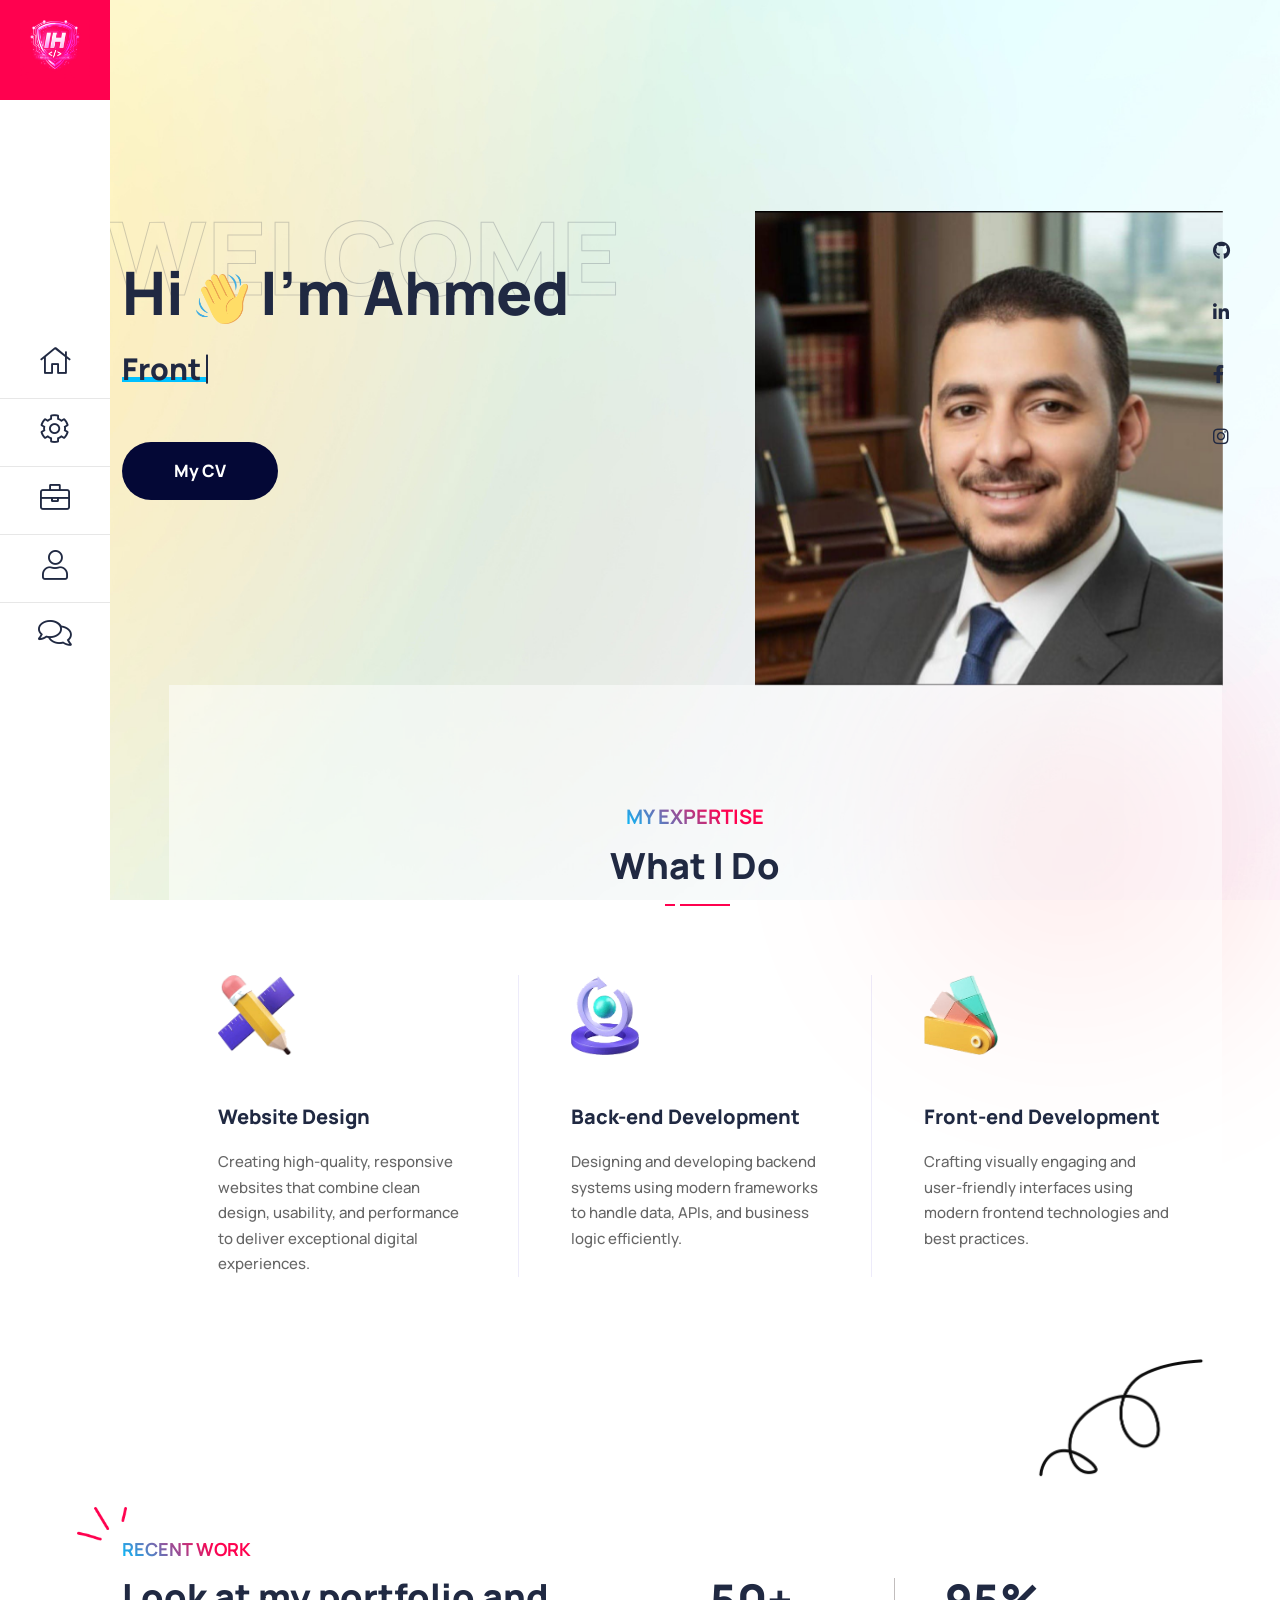
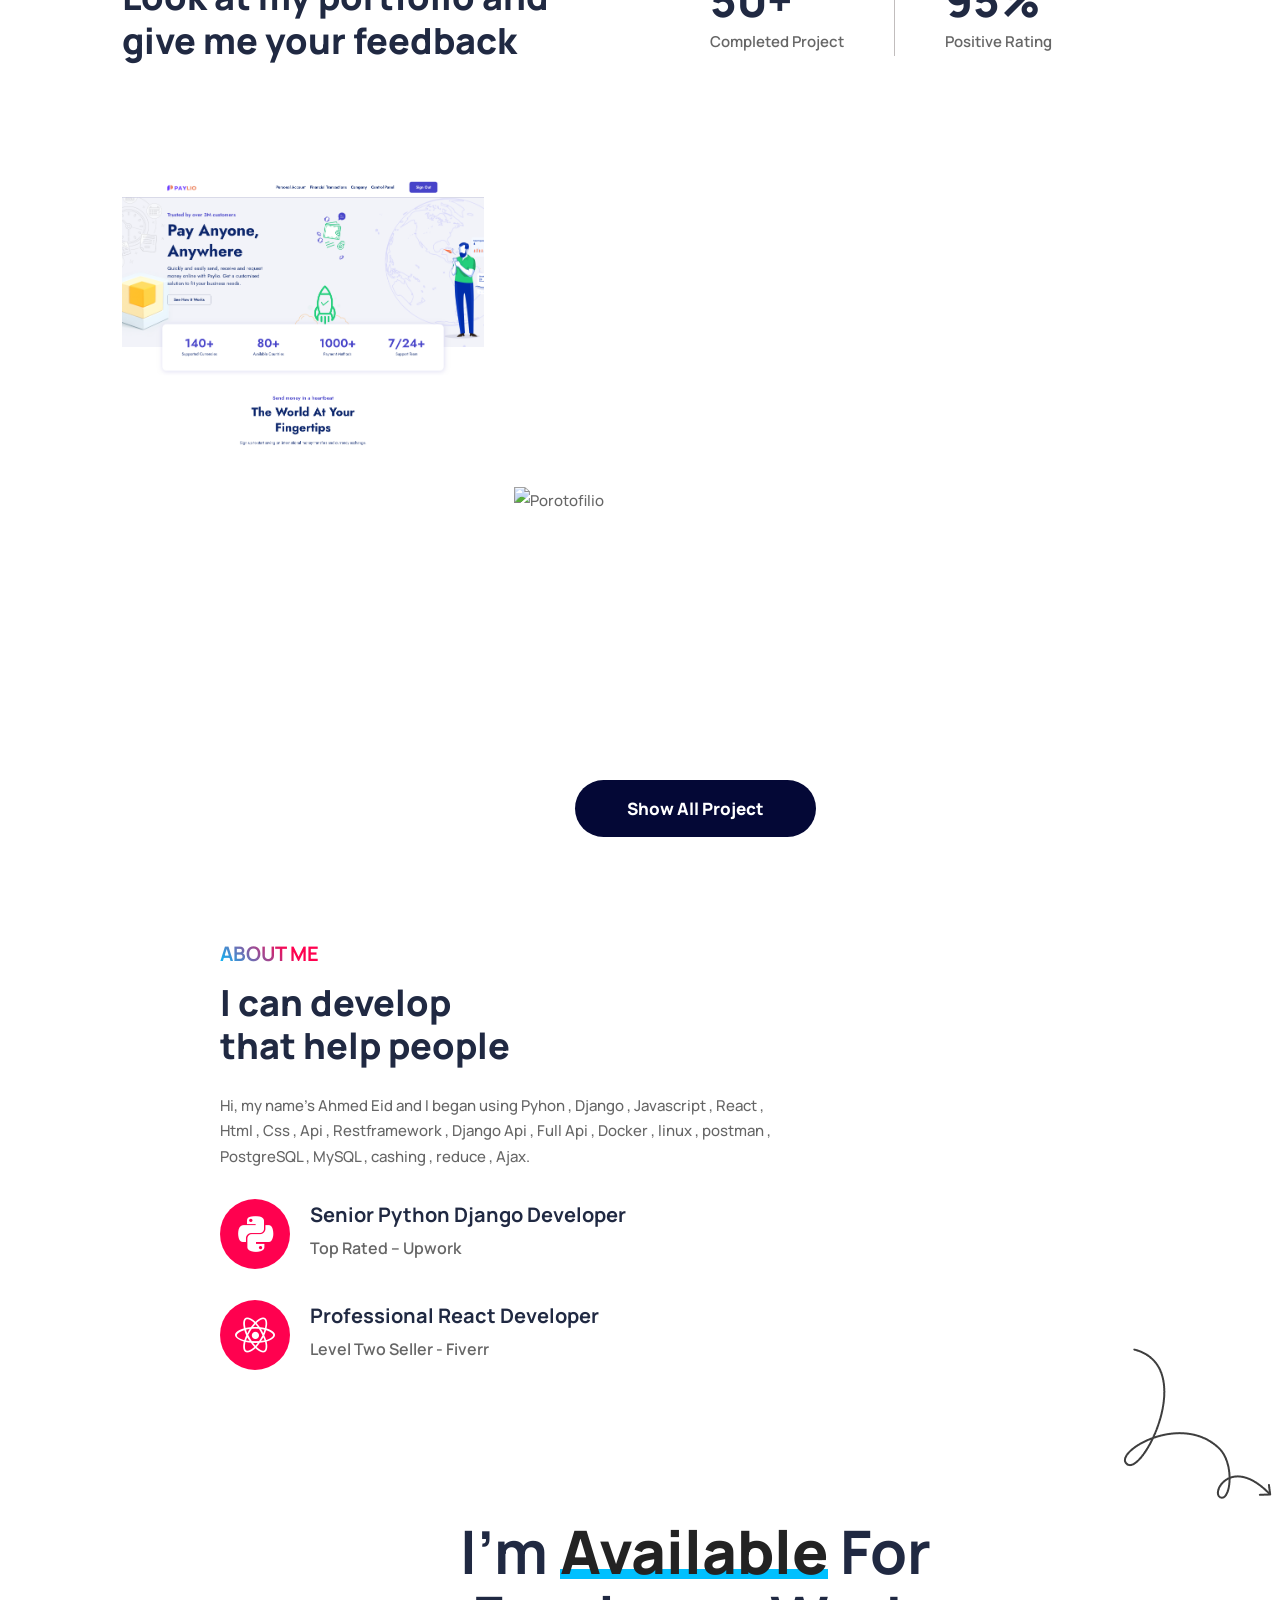
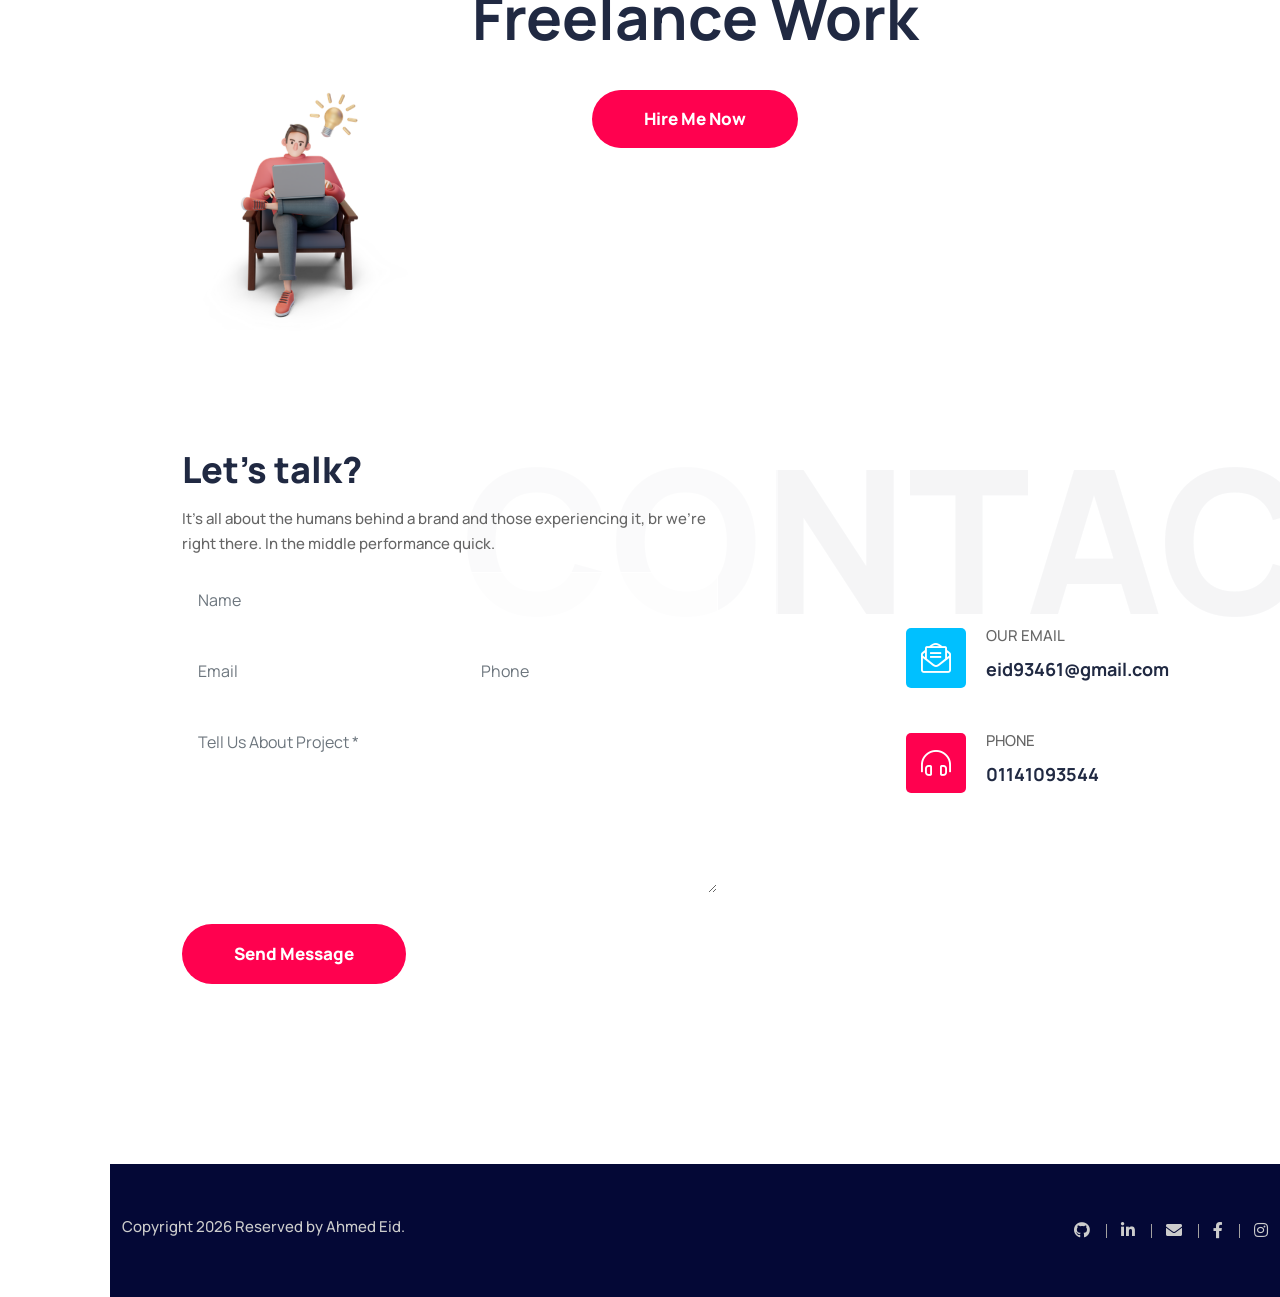
==== commit a449a57c: "change icons" ====
--- a/index.html
+++ b/index.html
@@ -2718,24 +2718,26 @@
 															<div class="content">
 																<ul>
 																	<li class="contact-info-list wow fadeInUp">
-																		<div class="icon"><i
-																				class="fas fa-envelope-open-text"></i>
+																		<div class="icon">
+																			<i class="fas fa-envelope-open-text"></i>
 																		</div>
 																		<div class="info">
 																			<p>Our Email</p>
-																			<h5><a
-																					href="mailto:eid93461@gmail.com" target="_blank">eid93461@gmail.com</a><br><a
+																			<h5>
+																				<a href="mailto:eid93461@gmail.com" target="_blank">eid93461@gmail.com</a>
+																				<br>
 																			</h5>
 																		</div>
 																	</li>
 																	
 																	<li class="contact-info-list wow fadeInUp"
 																		data-wow-delay="500ms">
-																		<div class="icon"><i
-																				class="fas fa-headphones-alt"></i></div>
+																		<div class="icon">
+																			<i class="fas fa-headphones-alt"></i></div>
 																		<div class="info">
 																			<p>Phone</p>
-																			<h5><a href="tel:01141093544" target="_blank">01141093544</a><br><a
+																			<h5><a href="tel:01141093544" target="_blank">01141093544</a>
+																			<br>
 																		</div>
 																	</li>
 																</ul>
@@ -2781,20 +2783,23 @@
 
 									<li>
 										<a target="_blank" rel="nofollow" href="mailto:eid93461@gmail.com">
-								</li>
-
-								<li>
-									<a target="_blank" rel="nofollow" href="https://www.facebook.com/people/Islam-Hamdy/pfbid0BuNFVTZmZa17sfjqZt722qZZy7awCoyU5MGXo94p5VpXHDLJLLjouQbvQUzQwEsol/?rdid=vqcnu6JnW2I6WzDf&share_url=https%3A%2F%2Fwww.facebook.com%2Fshare%2F1NC41NbExL%2F"
-										<i class="fab fa-facebook-f"></i>
-									</a>
-								</li>
-
-								<li>
-									<a target="_blank" rel="nofollow" href="https://www.instagram.com/islam_hamdy412/?igsh=MWM2dnN6YnppNGsxeA%3D%3D">
-										<i class="fab fa-instagram"></i>
-									</a>
-								</li>
-							</ul>
+											<i class="fas fa-envelope"></i>
+										</a>
+									</li>
+
+									<li>
+										<a target="_blank" rel="nofollow" href="https://www.facebook.com/people/Islam-Hamdy/pfbid0BuNFVTZmZa17sfjqZt722qZZy7awCoyU5MGXo94p5VpXHDLJLLjouQbvQUzQwEsol/?rdid=vqcnu6JnW2I6WzDf&share_url=https%3A%2F%2Fwww.facebook.com%2Fshare%2F1NC41NbExL%2F">
+											<i class="fab fa-facebook-f"></i>
+										</a>
+									</li>
+
+									<li>
+										<a target="_blank" rel="nofollow" href="https://www.instagram.com/islam_hamdy412/?igsh=MWM2dnN6YnppNGsxeA%3D%3D">
+											<i class="fab fa-instagram"></i>
+										</a>
+									</li>
+								</ul>
+							</div>
 						</div>
 					</div>
 				</div>
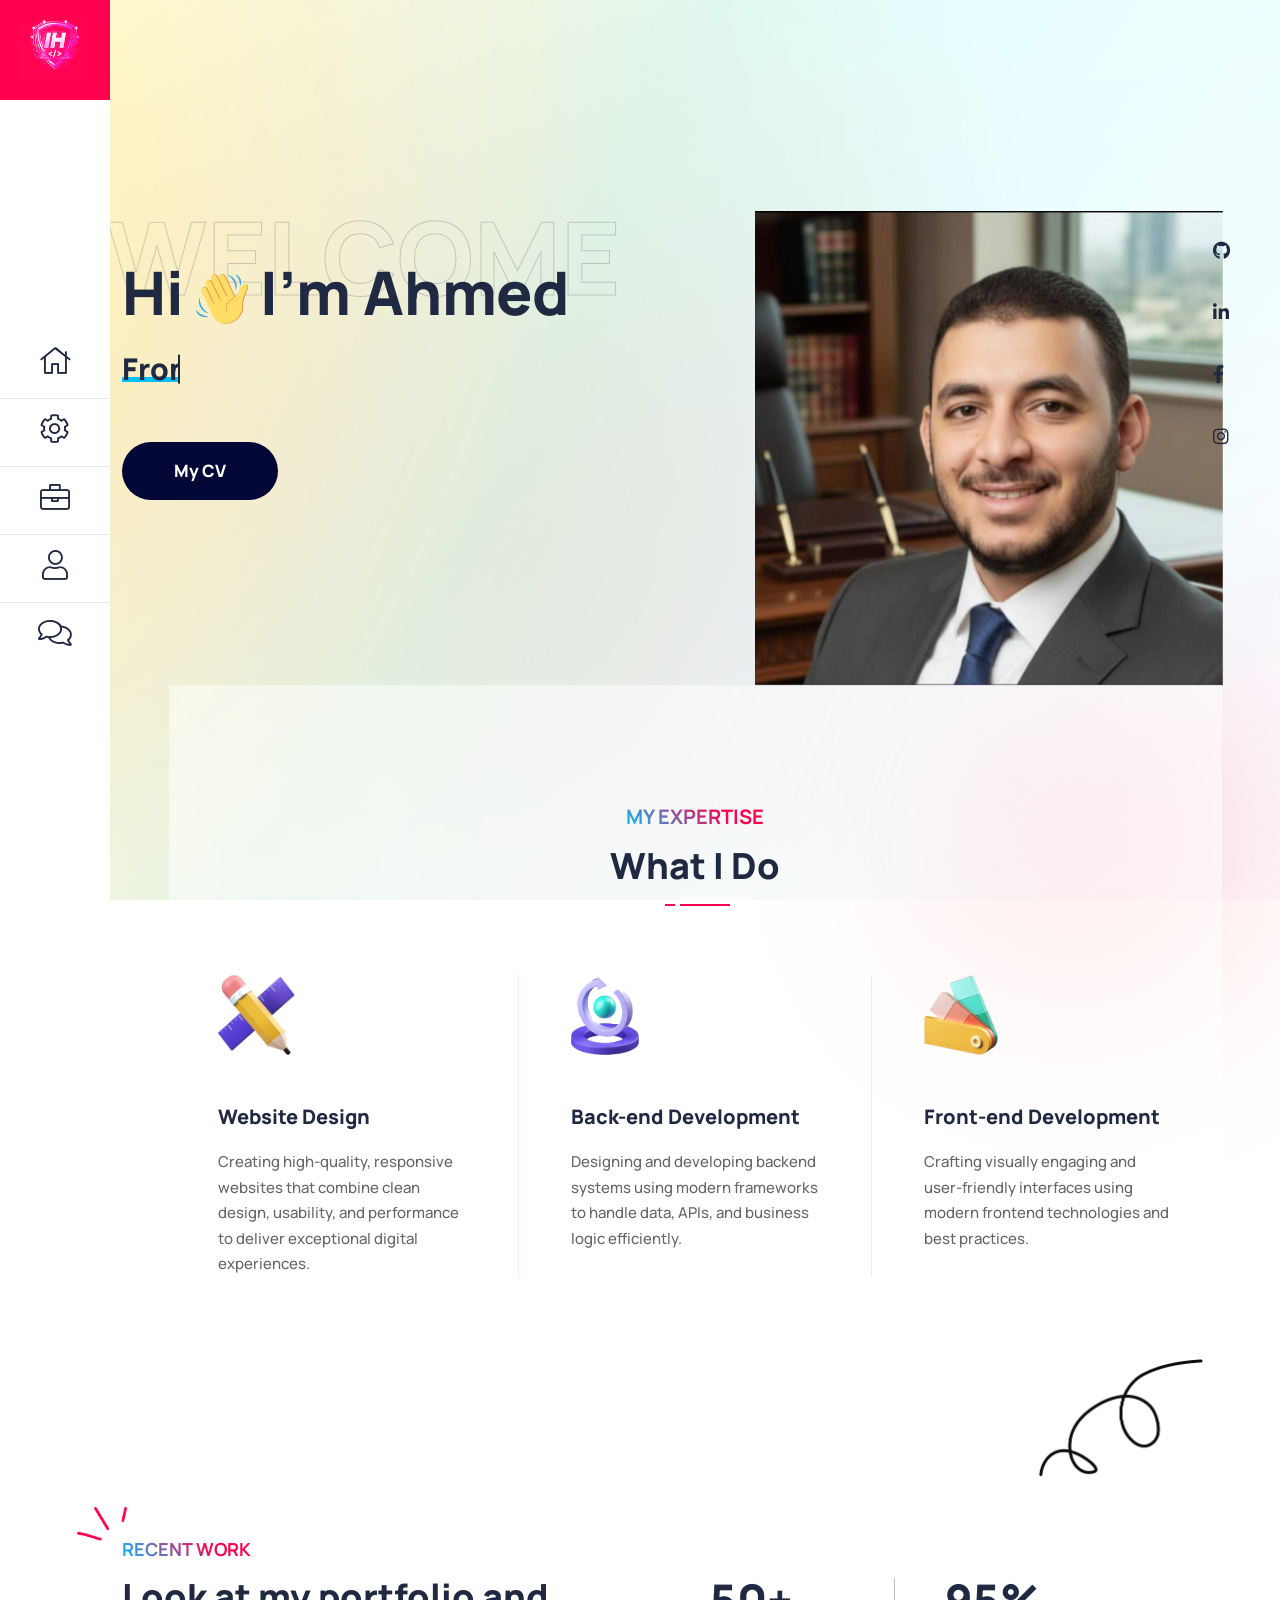
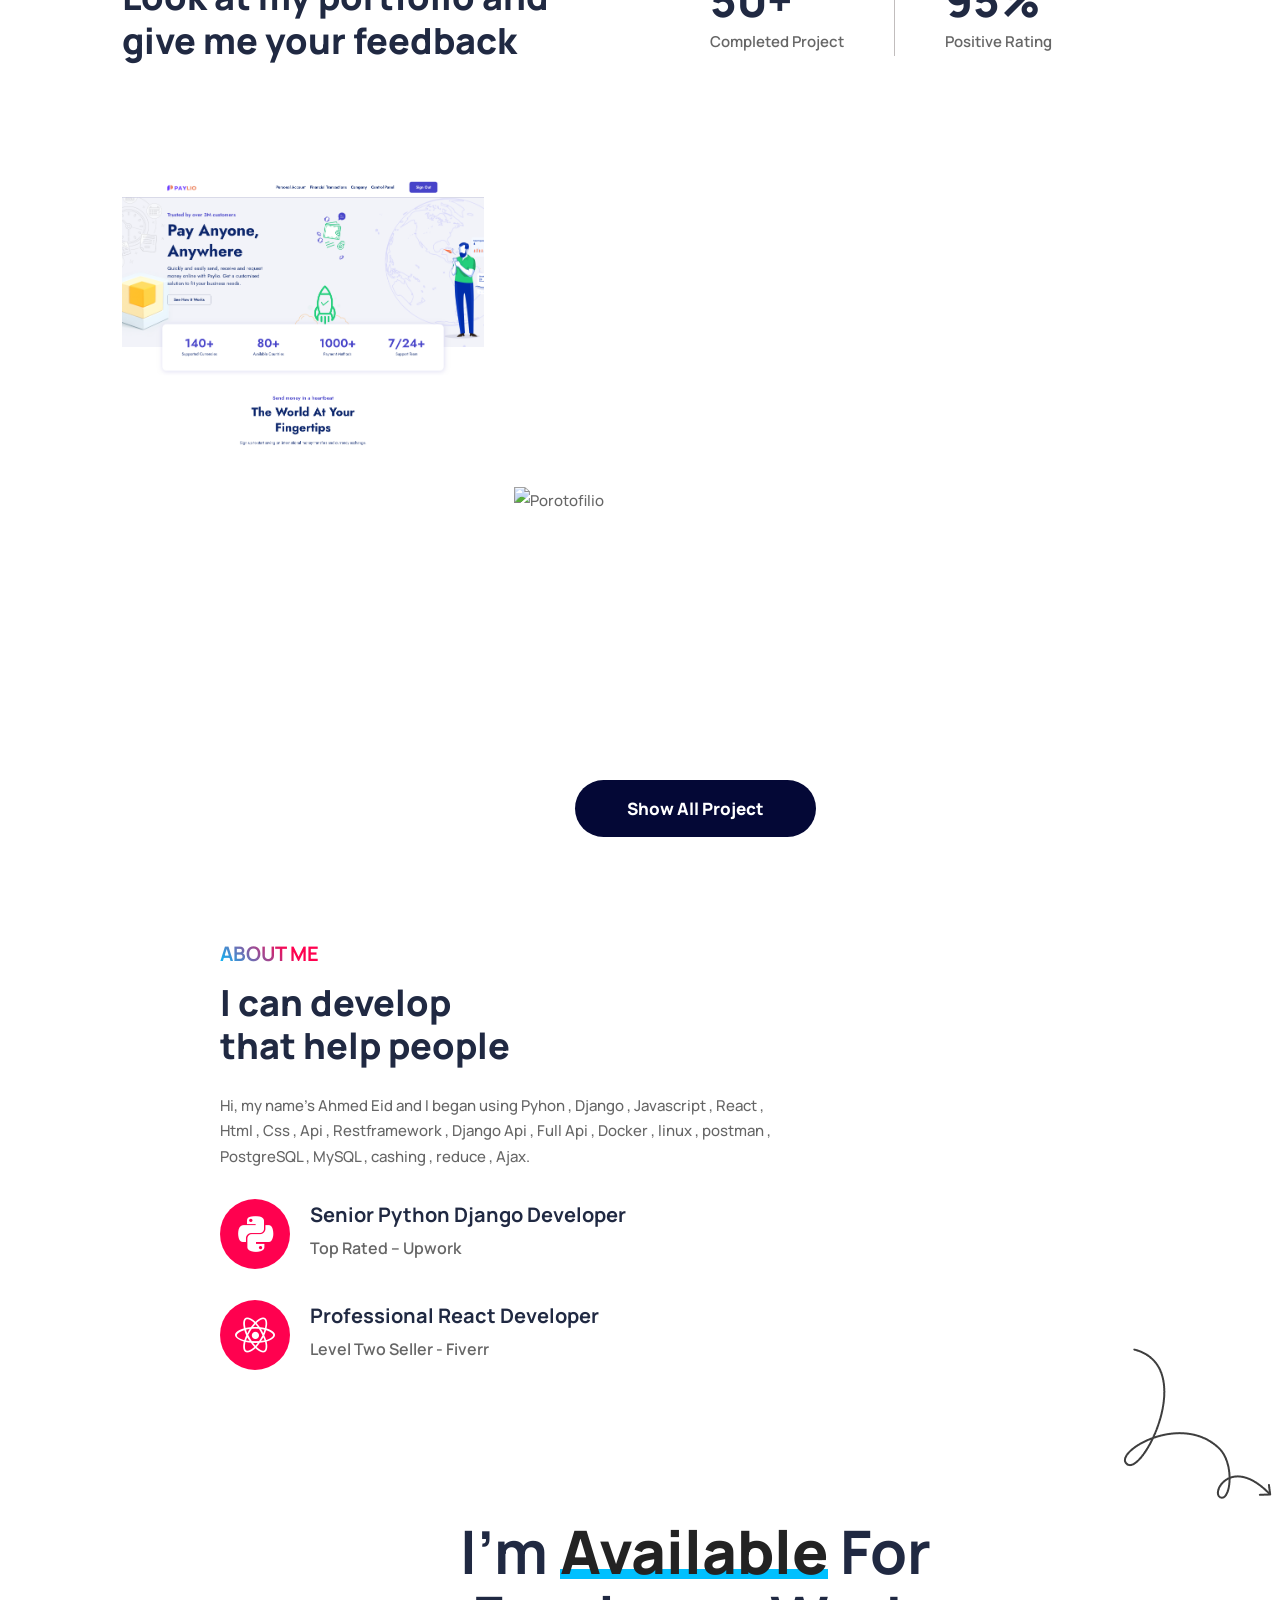
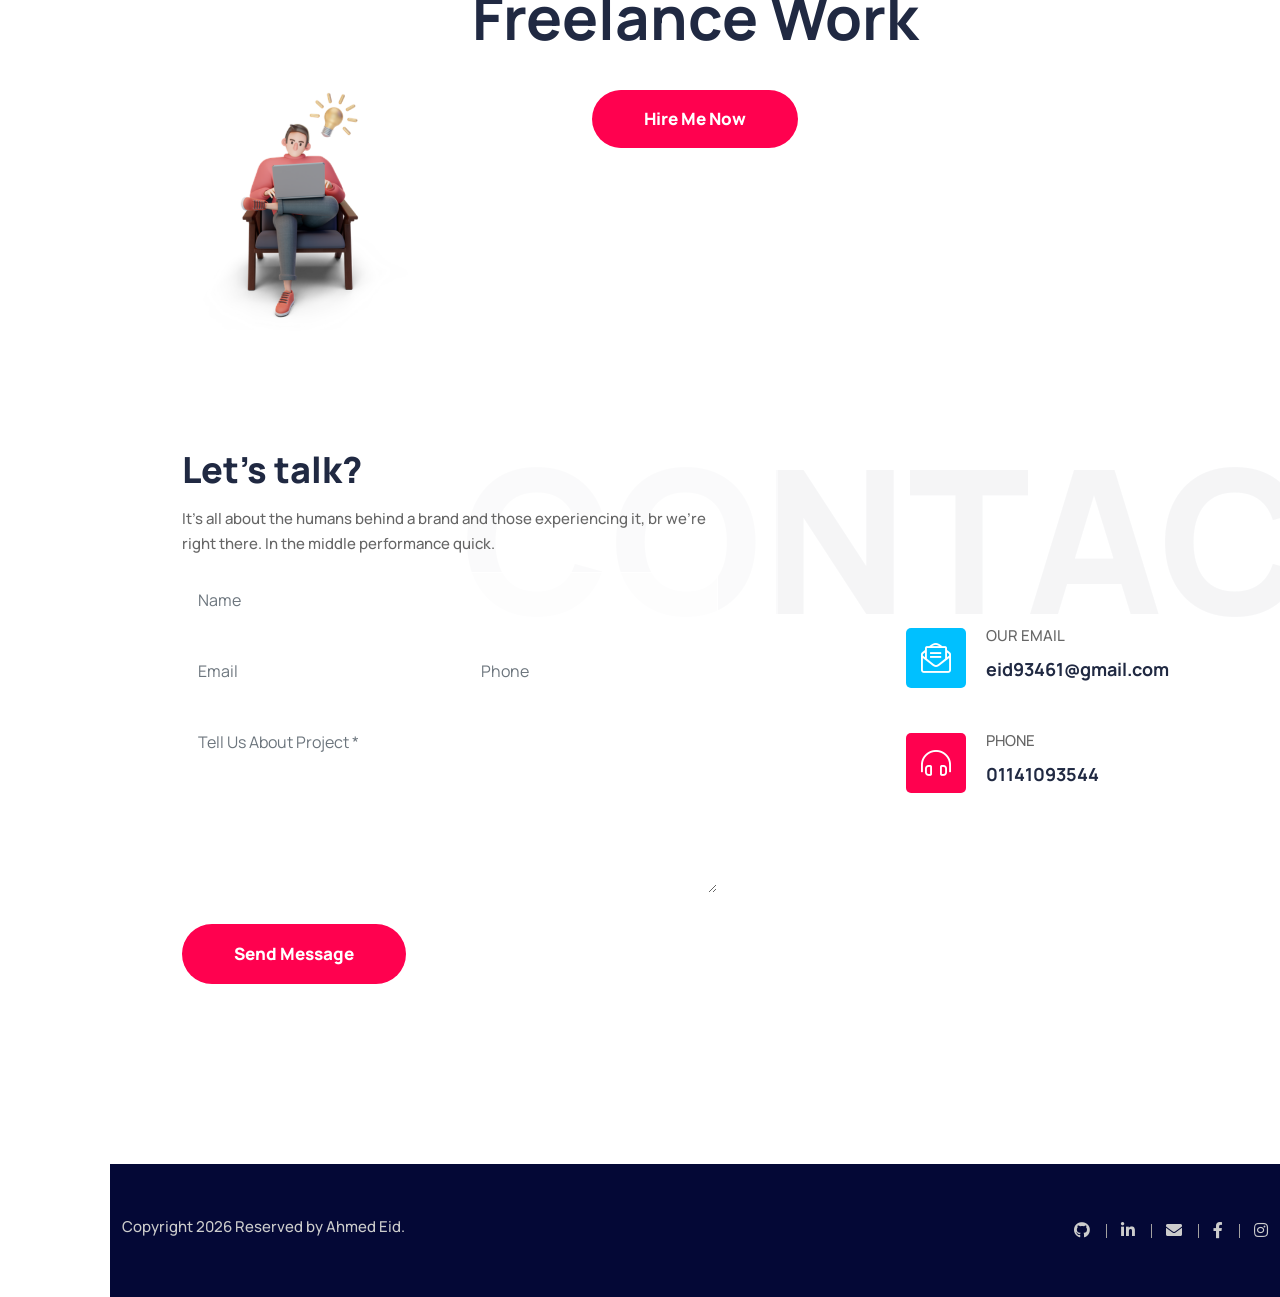
==== commit 184aa663: "update port" ====
--- a/index.html
+++ b/index.html
@@ -902,7 +902,7 @@
 											<a target="_blank" rel="nofollow" href="mailto:eid93461@gmail.com">
 
 															<li>
-																<a target="_blank" rel="nofollow" href="https://www.facebook.com/people/Islam-Hamdy/pfbid0BuNFVTZmZa17sfjqZt722qZZy7awCoyU5MGXo94p5VpXHDLJLLjouQbvQUzQwEsol/?rdid=vqcnu6JnW2I6WzDf&share_url=https%3A%2F%2Fwww.facebook.com%2Fshare%2F1NC41NbExL%2F">
+																<a target="_blank" rel="nofollow" href="https://www.facebook.com/share/1NpGyJcaz5/">
 																	<i class="fab fa-facebook-f"></i>
 																</a>
 															</li>
@@ -2788,7 +2788,7 @@
 									</li>
 
 									<li>
-										<a target="_blank" rel="nofollow" href="https://www.facebook.com/people/Islam-Hamdy/pfbid0BuNFVTZmZa17sfjqZt722qZZy7awCoyU5MGXo94p5VpXHDLJLLjouQbvQUzQwEsol/?rdid=vqcnu6JnW2I6WzDf&share_url=https%3A%2F%2Fwww.facebook.com%2Fshare%2F1NC41NbExL%2F">
+										<a target="_blank" rel="nofollow" href="https://www.facebook.com/share/1NpGyJcaz5/">
 											<i class="fab fa-facebook-f"></i>
 										</a>
 									</li>
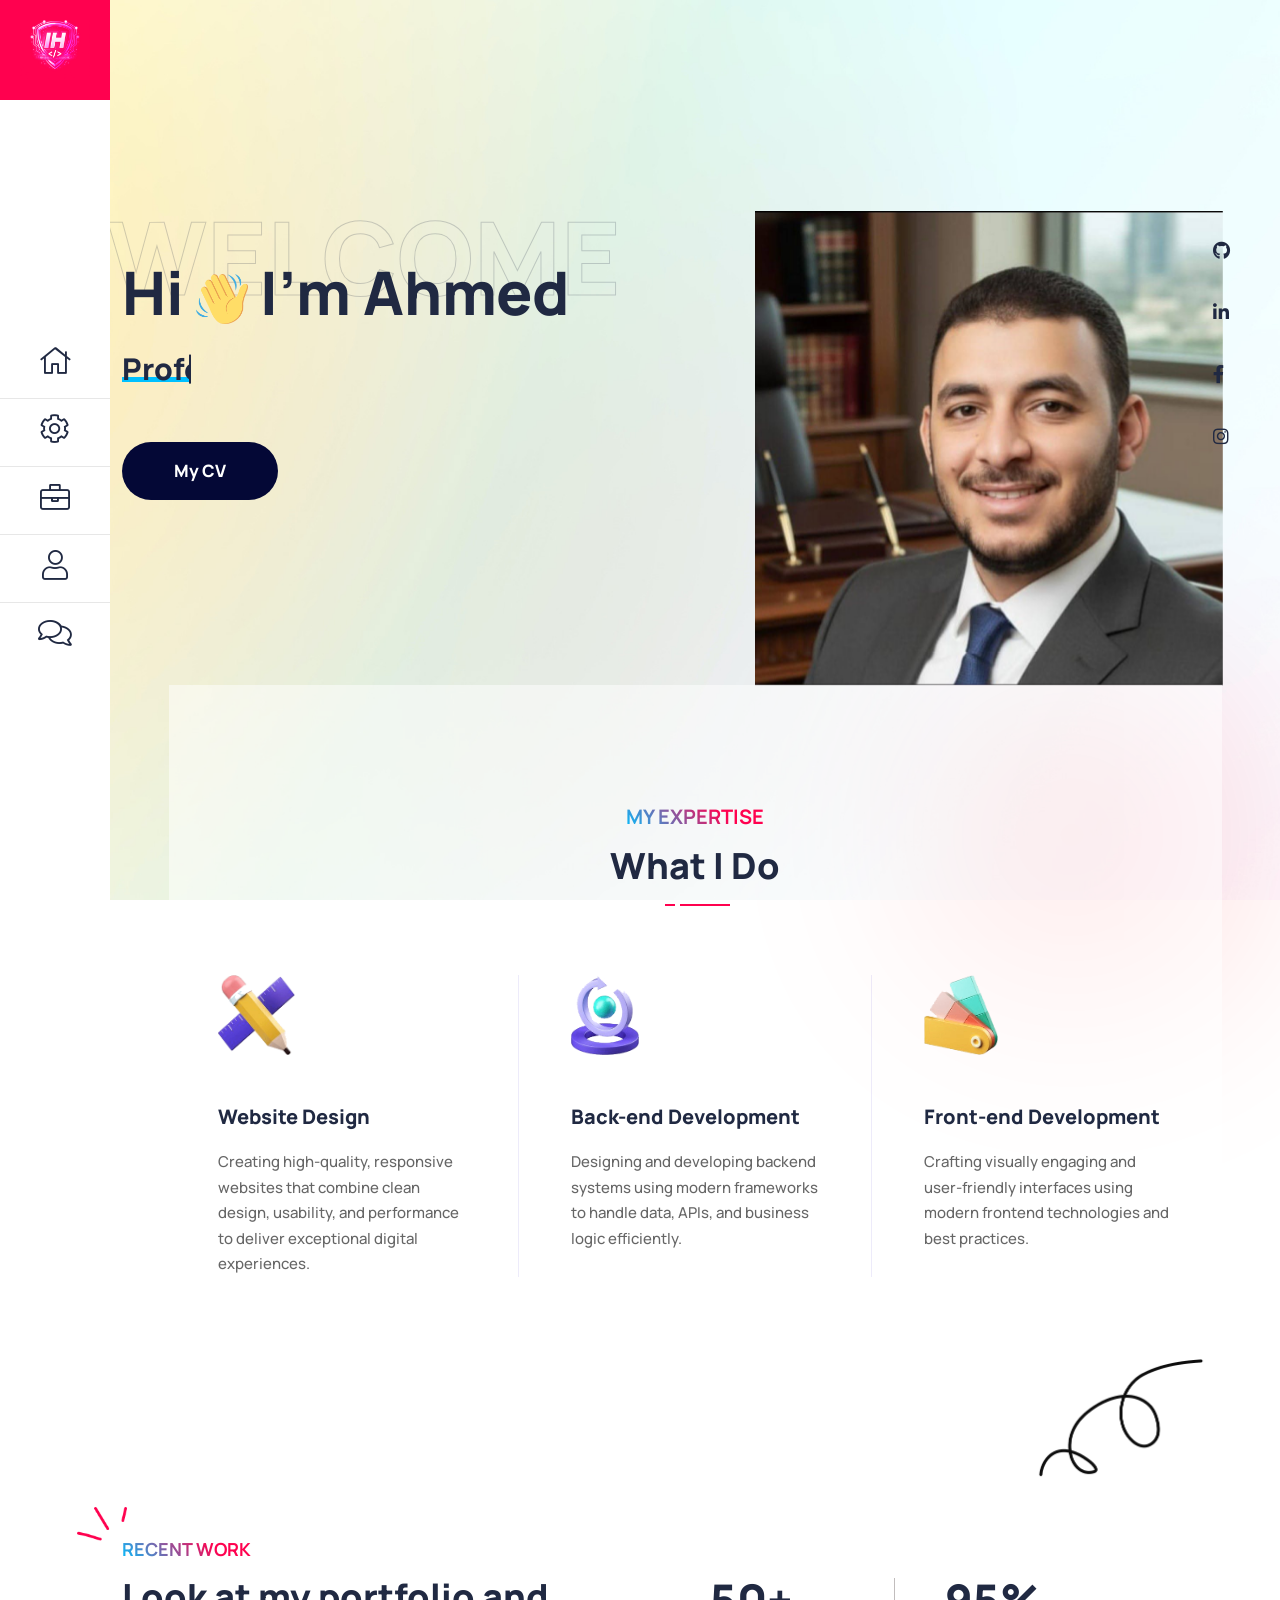
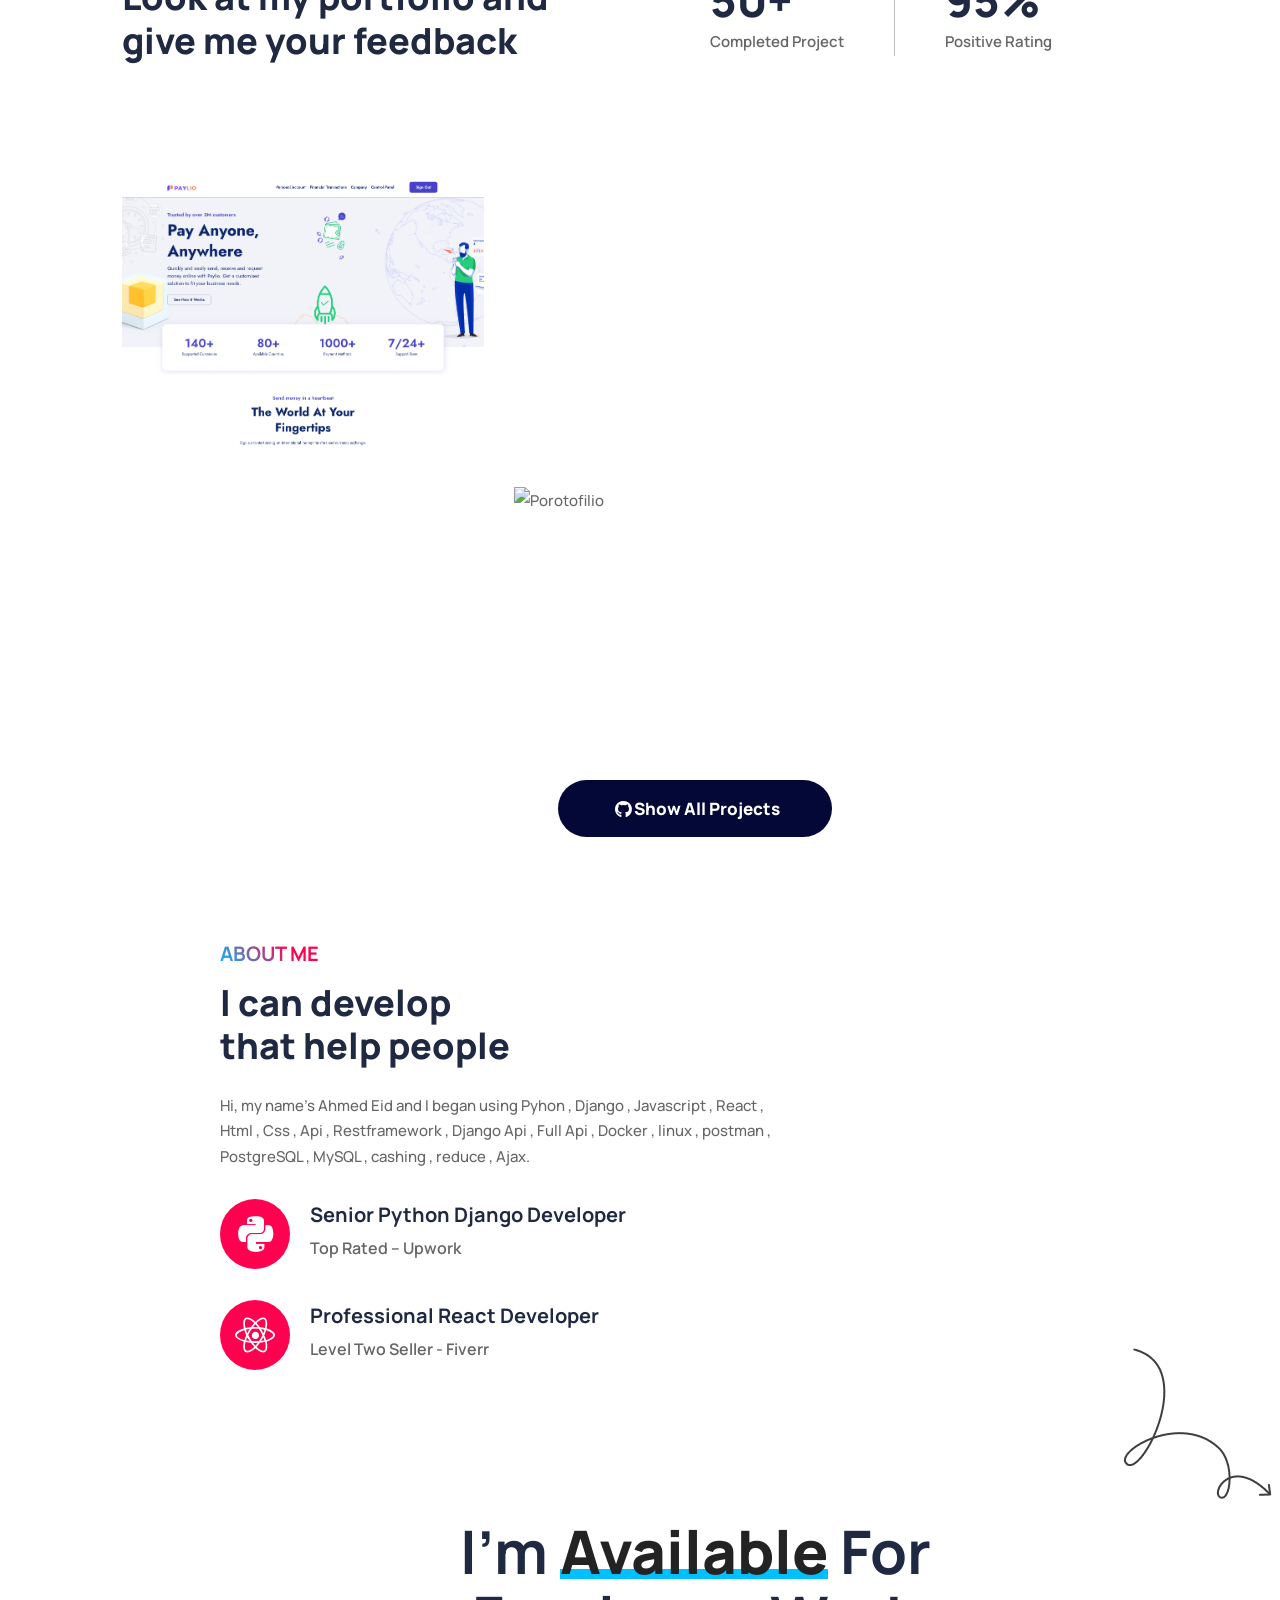
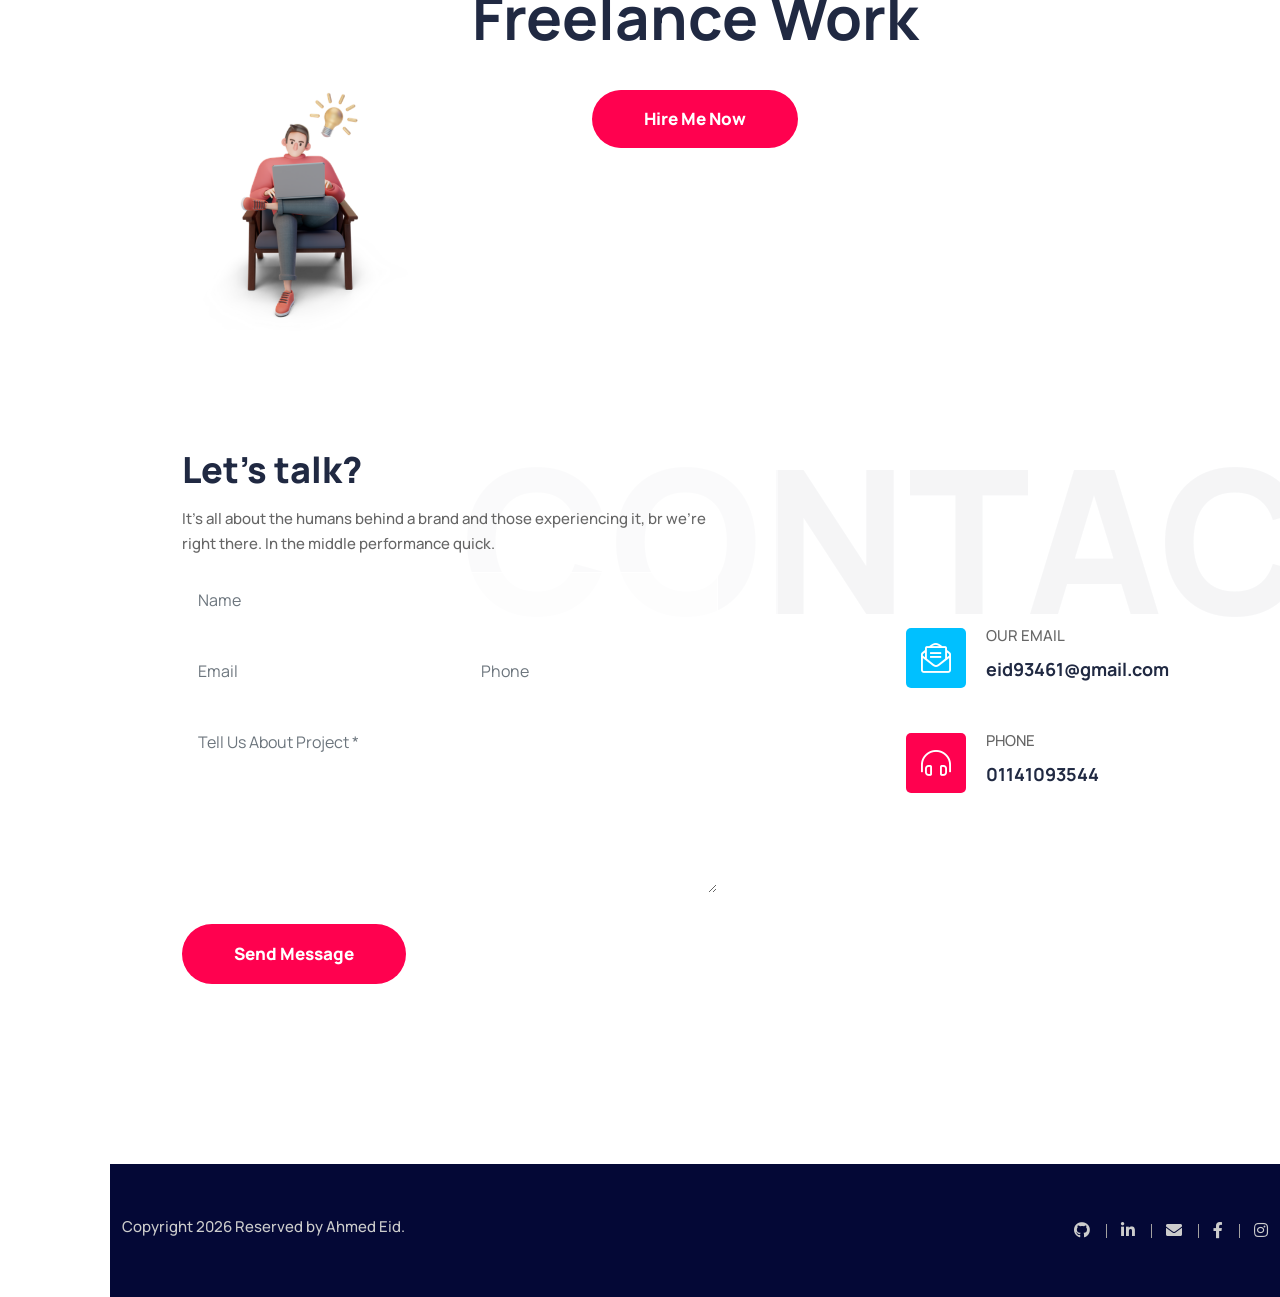
==== commit 746e71cd: "update port" ====
--- a/index.html
+++ b/index.html
@@ -887,7 +887,7 @@
 													<div class="personal-social">
 														<ul>
 															<li>
-											<a target="_blank" rel="nofollow" href="https://github.com/ahmed1eid">
+											<a target="_blank" rel="nofollow" href="https://github.com/ahmed1eid?tab=repositories">
 												<i class="fab fa-github"></i>
 											</a>
 										</li>
@@ -1127,7 +1127,9 @@
 																	</div>
 																</div><!-- End Single Item -->
 																<div class="button mt-55" style="text-align: center;">
-																	<a href="https://github.com/Islam412?tab=repositories" class="btn btn-md circle btn-dark" target="_blank">Show All Project</a>
+																	<a href="https://github.com/ahmed1eid?tab=repositories" class="btn btn-md circle btn-dark" target="_blank">
+                                                                        <i class="fab fa-github"></i> Show All Projects
+                                                                                    </a>
 																</div>
 															</div>
 														</div>
@@ -1215,7 +1217,7 @@
 																														<h4>Show The Project.
 																														</h4>
 																														<li>
-																															<a target="_blank" rel="noopener noreferrer" href="https://github.com/Islam412/Payment-system">
+																															<a target="_blank" rel="noopener noreferrer" href="https://github.com/ahmed1eid?tab=repositories">
 																																<i aria-hidden="true" class="fas fa-external-link-alt"></i> </a>
 																														</li>
 																													</ul>
@@ -1444,7 +1446,7 @@
 																														<h4>Show The Project.
 																														</h4>
 																														<li>
-																															<a target="_blank" rel="noopener noreferrer" href="https://github.com/Islam412/Amazon-Clone">
+																															<a target="_blank" rel="noopener noreferrer" href="https://github.com/ahmed1eid?tab=repositories">
 																																<i aria-hidden="true" class="fas fa-external-link-alt"></i> </a>
 																														</li>
 																													</ul>
@@ -1671,7 +1673,7 @@
 																														<h4>Show The Project.
 																														</h4>
 																														<li>
-																															<a target="_blank" rel="noopener noreferrer" href="https://github.com/Islam412/Facebook-Clone">
+																															<a target="_blank" rel="noopener noreferrer" href="https://github.com/ahmed1eid?tab=repositories">
 																																<i aria-hidden="true" class="fas fa-external-link-alt"></i> </a>
 																														</li>
 																													</ul>
@@ -1907,7 +1909,7 @@
 																														<h4>Show The Project.
 																														</h4>
 																														<li>
-																															<a target="_blank" rel="noopener noreferrer" href="https://github.com/Islam412/Contracting-Company-Portofolio">
+																															<a target="_blank" rel="noopener noreferrer" href="https://github.com/ahmed1eid?tab=repositories">
 																																<i aria-hidden="true" class="fas fa-external-link-alt"></i> </a>
 																														</li>
 																													</ul>
@@ -2136,7 +2138,7 @@
 																														<h4>Show The Project.
 																														</h4>
 																														<li>
-																															<a target="_blank" rel="noopener noreferrer" href="https://github.com/Islam412/Dental-clinic">
+																															<a target="_blank" rel="noopener noreferrer" href="https://github.com/ahmed1eid?tab=repositories">
 																																<i aria-hidden="true" class="fas fa-external-link-alt"></i> </a>
 																														</li>
 																													</ul>
@@ -2363,7 +2365,7 @@
 																														<h4>Show The Project.
 																														</h4>
 																														<li>
-																															<a target="_blank" rel="noopener noreferrer" href="https://github.com/Islam412/Torism-AI-Frontend/">
+																															<a target="_blank" rel="noopener noreferrer" href="https://github.com/ahmed1eid?tab=repositories">
 																																<i aria-hidden="true" class="fas fa-external-link-alt"></i> </a>
 																														</li>
 																													</ul>
@@ -2770,7 +2772,7 @@
 							<div class="menu-footer-menu-container">
 								<ul id="menu-footer-menu" class="menu">
 									<li>
-										<a target="_blank" rel="nofollow" href="https://github.com/ahmed1eid">
+										<a target="_blank" rel="nofollow" href="https://github.com/ahmed1eid?tab=repositories">
 											<i class="fab fa-github"></i>
 										</a>
 									</li>
